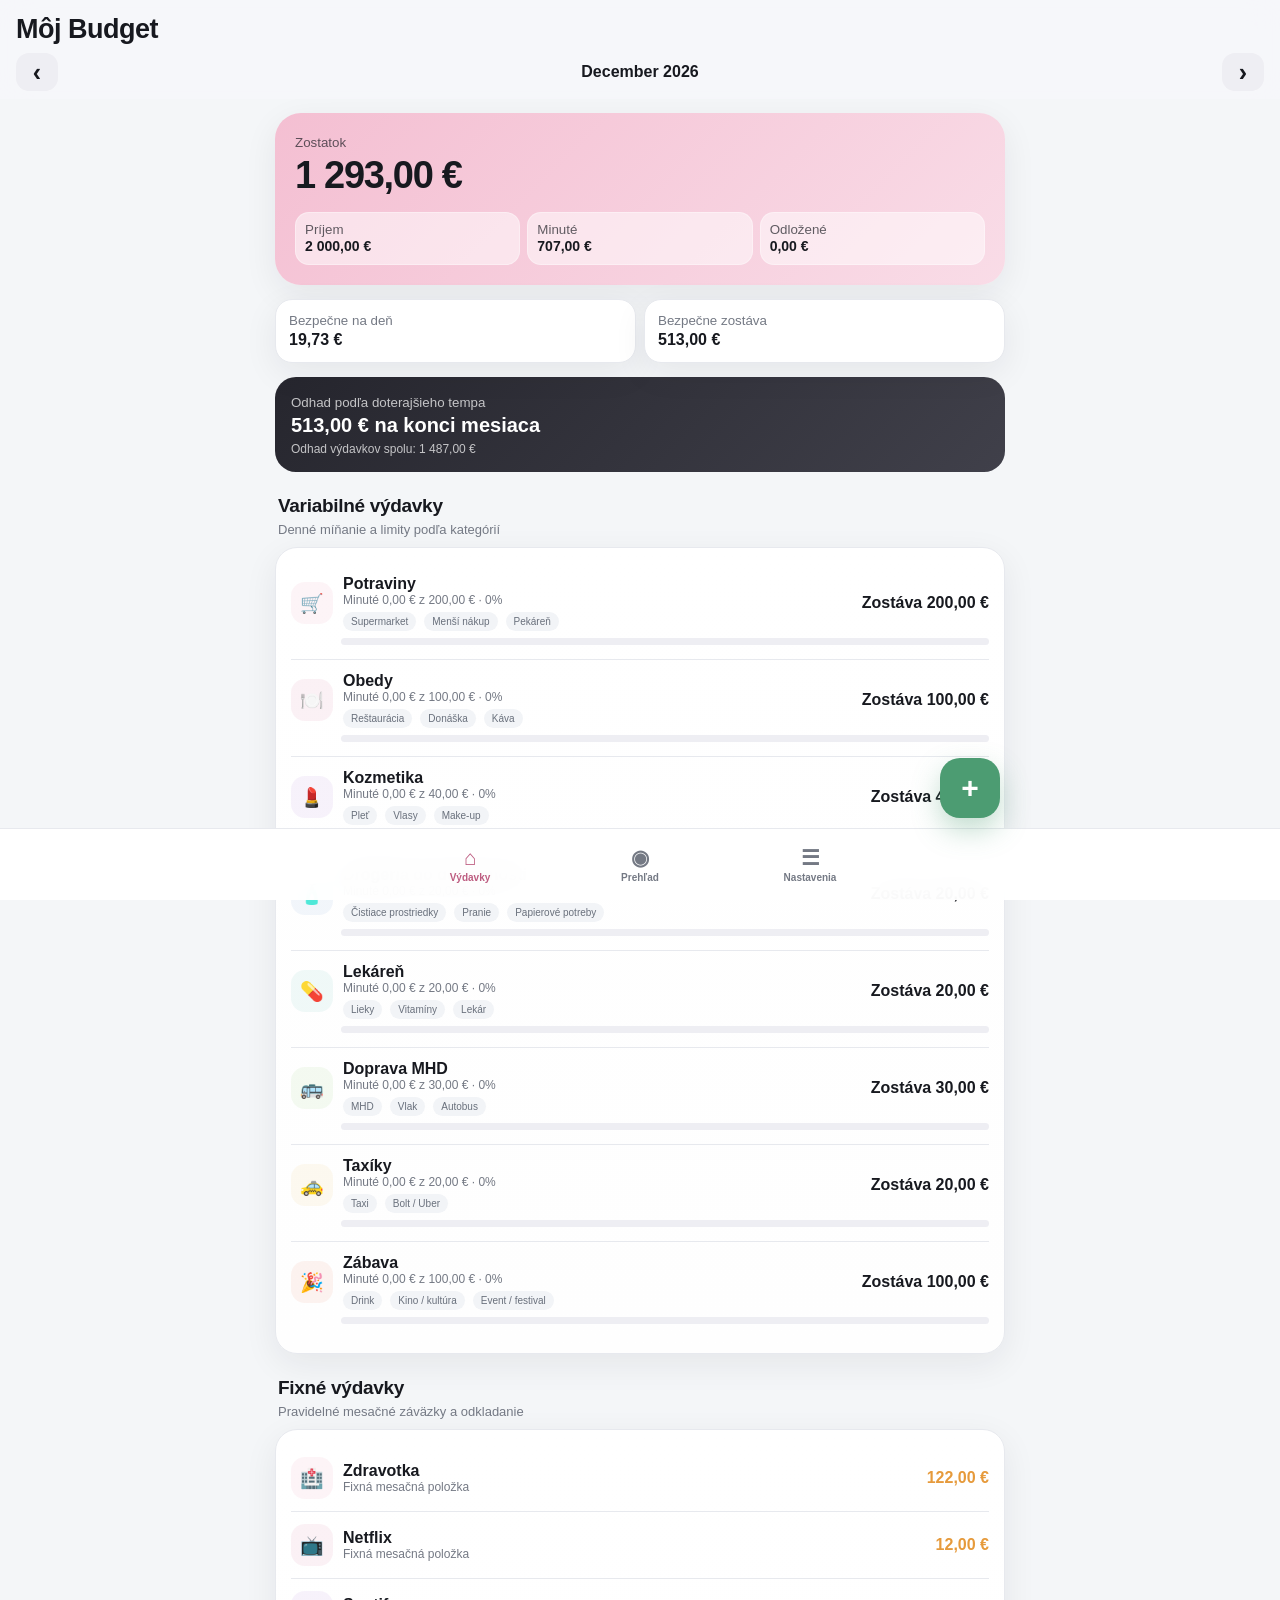
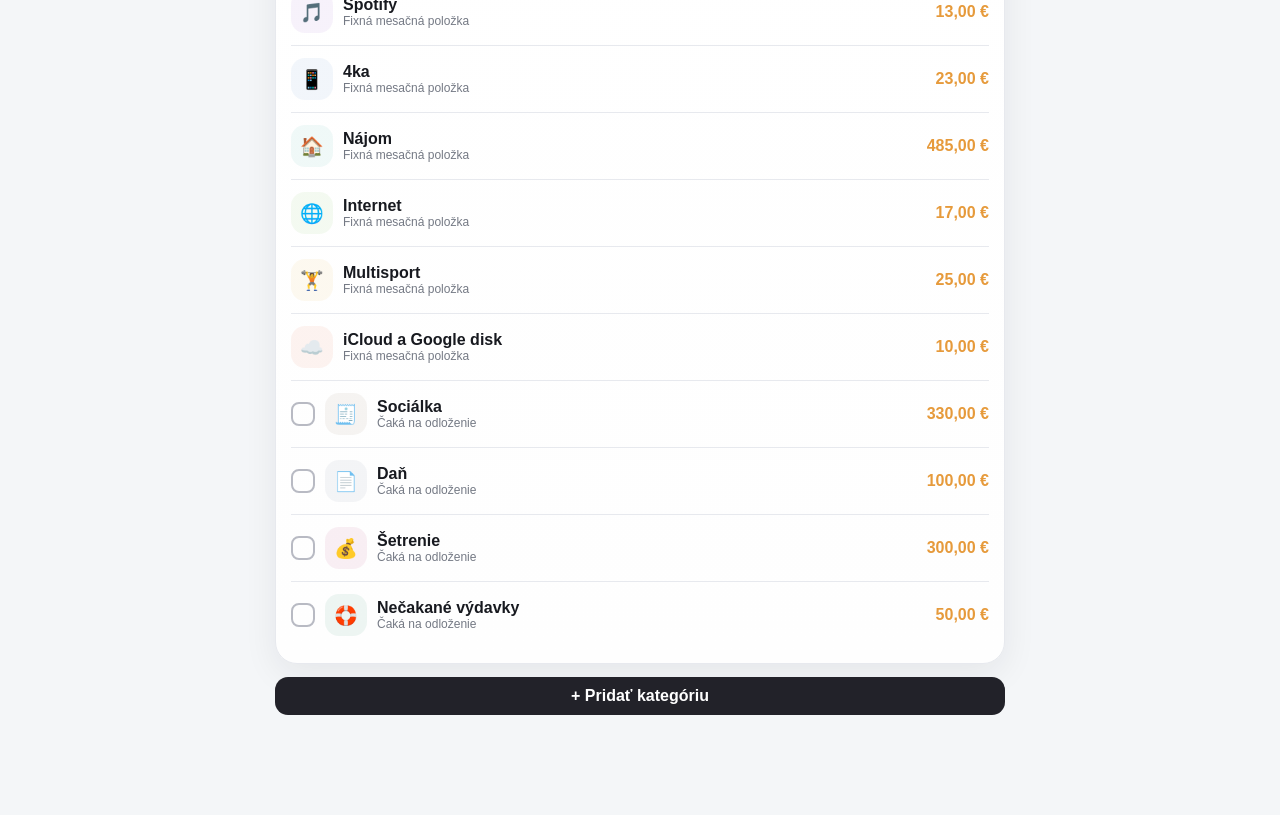
==== index.html @ 67c1aafe "Add files via upload" ====
<!doctype html>
<html lang="sk"><head><meta charset="utf-8"><meta name="viewport" content="width=device-width,initial-scale=1,viewport-fit=cover"><meta name="theme-color" content="#efb7cb"><meta name="apple-mobile-web-app-capable" content="yes"><meta name="apple-mobile-web-app-status-bar-style" content="default"><meta name="apple-mobile-web-app-title" content="Môj Budget"><link rel="manifest" href="./manifest.json?v=91"><title>Môj Budget v9.1</title>
<style>
:root{--pink:#efb7cb;--pink2:#fff0f6;--rose:#bd5c80;--bg:#f4f6f8;--card:#fff;--line:#e7e9ee;--text:#17191f;--muted:#747984;--red:#d94b59;--orange:#e69a3b;--green:#4c9c72;--dark:#222229;--shadow:0 10px 34px rgba(28,34,45,.07)}*{box-sizing:border-box}html{background:var(--bg)}body{margin:0;background:var(--bg);font-family:-apple-system,BlinkMacSystemFont,"Segoe UI",sans-serif;color:var(--text);padding:0 0 calc(92px + env(safe-area-inset-bottom));-webkit-tap-highlight-color:transparent}button,input,select{font:inherit}button{border:0;border-radius:13px;padding:10px 13px;font-weight:700;background:#eeeef3;color:var(--text);cursor:pointer}button:active{transform:scale(.98)}header{position:sticky;top:0;z-index:8;background:#f7f7fae8;backdrop-filter:blur(16px);padding:calc(14px + env(safe-area-inset-top)) 16px 8px}h1{margin:0;font-size:27px;letter-spacing:-.5px}.monthnav{display:flex;justify-content:space-between;align-items:center;margin-top:8px}.monthnav button{width:42px;height:38px;padding:0;font-size:25px}.monthname{font-weight:800}main{padding:8px 15px;max-width:760px;margin:auto}.hero{background:linear-gradient(135deg,#f4bfd2,#f9dce7);border-radius:26px;padding:20px;margin:6px 0 14px;box-shadow:var(--shadow);animation:rise .28s ease}.hero small{opacity:.68}.amount{font-size:38px;font-weight:850;letter-spacing:-1.3px;margin:3px 0 15px}.stats{display:grid;grid-template-columns:repeat(3,1fr);gap:7px}.stat{background:#ffffff82;border:1px solid #ffffff55;border-radius:14px;padding:9px}.stat small{display:block}.stat b{font-size:14px}.insightgrid{display:grid;grid-template-columns:1fr 1fr;gap:8px;margin-bottom:14px}.insight{background:#fff;border:1px solid var(--line);border-radius:17px;padding:13px;box-shadow:var(--shadow)}.insight small{display:block;color:var(--muted);margin-bottom:3px}.title{font-size:19px;font-weight:850;letter-spacing:-.3px;margin:23px 3px 9px}.subtitle{font-size:13px;color:var(--muted);margin:-4px 3px 10px}.card{background:linear-gradient(180deg,#fff,#fefefe);border:1px solid var(--line);border-radius:22px;padding:15px;margin-bottom:13px;box-shadow:var(--shadow)}.row{display:flex;justify-content:space-between;align-items:center;gap:10px}.catrow,.tx,.manage{padding:12px 0;border-bottom:1px solid var(--line)}.catrow:last-child,.tx:last-child,.manage:last-child{border-bottom:0}.cat{display:flex;align-items:center;gap:10px;min-width:0}.cat>div:last-child{min-width:0}.ico{width:42px;height:42px;border-radius:14px;display:grid;place-items:center;font-size:19px;flex:none;background:var(--pink2)}.small{font-size:12px}.tiny{font-size:10px}.muted{color:var(--muted)}.red{color:var(--red)!important}.orange{color:var(--orange)!important}.green{color:var(--green)!important}.bar{height:7px;background:#eeeef3;border-radius:9px;overflow:hidden;margin:7px 0 2px 50px}.fill{height:100%;border-radius:9px;transition:width .45s ease;background:var(--rose)}.fill.warn{background:var(--orange)}.fill.over{background:var(--red)}.primary{background:var(--dark);color:#fff}.danger{color:var(--red);background:#fff0f2}.wide{width:100%}.ghost{background:#fff;border:1px solid var(--line)}.fab{position:fixed;right:18px;bottom:calc(82px + env(safe-area-inset-bottom));width:60px;height:60px;border-radius:20px;background:var(--green);color:#fff;font-size:30px;z-index:10;box-shadow:0 12px 28px rgba(76,156,114,.34)}.checkbox{width:24px;height:24px;border:2px solid #b8bac3;border-radius:8px;display:grid;place-items:center;flex:none;transition:.18s}.checkbox.checked{background:#d48eaa;border-color:#d48eaa;color:#fff;transform:scale(1.05)}.savedrow{opacity:.66}nav{position:fixed;bottom:0;left:0;right:0;height:calc(72px + env(safe-area-inset-bottom));padding-bottom:env(safe-area-inset-bottom);background:#fffffff2;border-top:1px solid var(--line);display:flex;justify-content:space-around;z-index:9;backdrop-filter:blur(16px)}nav button{background:none;color:var(--muted);font-size:10px;border-radius:0;min-width:80px}nav button.active{color:var(--rose)}nav span{display:block;font-size:21px;margin-bottom:2px}.modal{display:none;position:fixed;inset:0;background:#0007;align-items:flex-end;z-index:20}.modal.open{display:flex}.sheet{width:100%;max-height:92vh;overflow:auto;background:#fff;border-radius:27px 27px 0 0;padding:20px 18px calc(30px + env(safe-area-inset-bottom));animation:sheet .22s ease}.input,select{width:100%;padding:13px;border:1px solid var(--line);border-radius:13px;font-size:16px;margin:5px 0 11px;background:#fafafd;color:var(--text)}label.field{display:block;font-size:12px;color:var(--muted);margin-top:7px}.filters{display:grid;grid-template-columns:1fr 1fr;gap:8px}.notice{background:var(--pink2);padding:12px;border-radius:14px;font-size:12px;color:#6e5260;margin-bottom:11px}.empty{text-align:center;padding:25px;color:var(--muted)}canvas{display:block;width:100%;height:auto}.legend{display:flex;flex-wrap:wrap;gap:6px;margin-top:10px}.pill{font-size:11px;padding:7px 9px;border-radius:999px}.subbadge{display:inline-flex;align-items:center;background:#f2f4f7;color:#69707c;border-radius:999px;padding:4px 8px;font-size:10px;margin:3px 4px 0 0}.catmeta{display:flex;gap:4px;align-items:center;flex-wrap:wrap;margin-top:2px}.sectioncap{font-size:11px;text-transform:uppercase;letter-spacing:.08em;color:#969ba5;font-weight:800;margin:14px 4px 6px}.tag{display:inline-flex;align-items:center;gap:4px;background:#f0edf8;color:#62587a;border-radius:999px;padding:4px 7px;font-size:10px;margin:2px 3px 0 0}.quick{display:flex;gap:7px;overflow:auto;padding-bottom:4px}.quick button{white-space:nowrap}.undo{display:none;position:fixed;left:16px;right:16px;bottom:calc(82px + env(safe-area-inset-bottom));background:#222229;color:#fff;padding:12px 14px;border-radius:15px;z-index:30;box-shadow:var(--shadow)}.undo.show{display:flex;justify-content:space-between;align-items:center}.undo button{padding:6px 8px}.lock{display:none;position:fixed;inset:0;background:var(--bg);z-index:50;align-items:center;justify-content:center;padding:24px}.lock.show{display:flex}.lockbox{width:100%;max-width:360px;background:#fff;border:1px solid var(--line);border-radius:25px;padding:22px;text-align:center;box-shadow:var(--shadow)}.pinDots{font-size:32px;letter-spacing:10px;margin:14px}.keypad{display:grid;grid-template-columns:repeat(3,1fr);gap:9px}.keypad button{font-size:20px;padding:15px}.confetti{position:fixed;inset:0;pointer-events:none;z-index:60;overflow:hidden}.confetti i{position:absolute;top:-20px;font-style:normal;animation:fall 1.8s ease-in forwards}.metricgrid{display:grid;grid-template-columns:1fr 1fr;gap:8px}.metric{background:#fff;border:1px solid var(--line);border-radius:17px;padding:13px}.metric span{display:block;color:var(--muted);font-size:11px;margin-bottom:4px}.metric b{font-size:17px}.rank{display:flex;align-items:center;gap:10px}.ranknum{width:28px;height:28px;border-radius:10px;background:var(--pink2);display:grid;place-items:center;font-size:12px;font-weight:800}.chartbox{height:190px}.calendar{display:grid;grid-template-columns:repeat(7,1fr);gap:5px}.dow{text-align:center;color:var(--muted);font-size:10px;padding:4px 0}.day{min-height:55px;background:#fafafd;border:1px solid var(--line);border-radius:11px;padding:6px;font-size:11px;text-align:left}.day.emptyday{visibility:hidden}.day.today{outline:2px solid #e4a4bd}.day .dsum{font-size:9px;color:var(--rose);font-weight:800;margin-top:5px;overflow:hidden;text-overflow:ellipsis}.day.has{background:#fff4f8}.tagcard{border:1px solid var(--line);border-radius:16px;padding:12px;margin:8px 0}.tagbar{display:flex;height:7px;border-radius:999px;overflow:hidden;background:#eee}.reorder{display:flex;gap:5px}.reorder button{padding:6px 9px}.colorgrid{display:grid;grid-template-columns:repeat(6,1fr);gap:7px;margin:7px 0 12px}.colorpick{height:34px;border-radius:10px;border:3px solid transparent}.colorpick.sel{border-color:#222}.switchrow{display:flex;justify-content:space-between;align-items:center;padding:9px 0}.forecast{background:linear-gradient(135deg,#26262e,#40404a);color:#fff;border-radius:21px;padding:16px;margin-bottom:12px}.forecast small{opacity:.72}.forecast strong{font-size:20px;display:block;margin-top:3px}.sectiontabs{display:flex;gap:7px;overflow:auto;margin-bottom:10px}.sectiontabs button.active{background:var(--dark);color:#fff}.toast{position:fixed;top:calc(14px + env(safe-area-inset-top));left:50%;transform:translateX(-50%) translateY(-80px);background:#222;color:#fff;padding:10px 14px;border-radius:13px;z-index:70;transition:.25s;white-space:nowrap;font-size:12px}.toast.show{transform:translateX(-50%) translateY(0)}
@keyframes fall{to{transform:translateY(110vh) rotate(720deg);opacity:.9}}@keyframes rise{from{opacity:.5;transform:translateY(5px)}}@keyframes sheet{from{transform:translateY(35px);opacity:.8}}@media(min-width:700px){.fab{right:calc(50% - 360px)}nav{justify-content:center;gap:90px}}
</style></head><body>
<header><h1>Môj Budget</h1><div class="monthnav"><button onclick="shiftMonth(-1)">‹</button><div id="monthName" class="monthname"></div><button onclick="shiftMonth(1)">›</button></div></header><main id="app"></main><button class="fab" onclick="openExpense()">+</button>
<nav><button class="active" onclick="tab='home';nav(this);render()"><span>⌂</span>Výdavky</button><button onclick="tab='overview';nav(this);render()"><span>◉</span>Prehľad</button><button onclick="tab='settings';nav(this);render()"><span>☰</span>Nastavenia</button></nav>
<div class="modal" id="modal" onclick="if(event.target===this)closeM()"><div class="sheet" id="sheet"></div></div><div class="undo" id="undo"><span>Výdavok vymazaný</span><button onclick="undoDelete()">Vrátiť späť</button></div><div class="lock" id="lock"><div class="lockbox"><h2>🔒 Môj Budget</h2><div class="muted small">Zadaj PIN</div><div class="pinDots" id="pinDots">○○○○</div><div class="keypad" id="keypad"></div><div id="pinMsg" class="small red"></div></div></div><div id="toast" class="toast"></div>
<script>
const COLORS=['#f3b8cc','#e7a4bd','#cba9e7','#a9c6e7','#9ed8cf','#b9dda8','#f0d99d','#f3b39f','#c7b7aa','#b9bdc9','#d998b7','#93c4b1'];
const D=[["health","🏥","Zdravotka",122,"fixed","spent"],["netflix","📺","Netflix",12,"fixed","spent"],["spotify","🎵","Spotify",13,"fixed","spent"],["4ka","📱","4ka",23,"fixed","spent"],["rent","🏠","Nájom",485,"fixed","spent"],["internet","🌐","Internet",17,"fixed","spent"],["multi","🏋️","Multisport",25,"fixed","spent"],["cloud","☁️","iCloud a Google disk",10,"fixed","spent"],["social","🧾","Sociálka",330,"fixed","saved"],["tax","📄","Daň",100,"fixed","saved"],["saving","💰","Šetrenie",300,"fixed","saved"],["unexpected","🛟","Nečakané výdavky",50,"fixed","saved"],["food","🛒","Potraviny",200,"variable","spent"],["lunch","🍽️","Obedy",100,"variable","spent"],["beauty","💄","Kozmetika",40,"variable","spent"],["drug","🧴","Drogéria do domácnosti",20,"variable","spent"],["pharm","💊","Lekáreň",20,"variable","spent"],["mhd","🚌","Doprava MHD",30,"variable","spent"],["taxi","🚕","Taxíky",20,"variable","spent"],["fun","🎉","Zábava",100,"variable","spent"]].map((x,i)=>({id:x[0],icon:x[1],name:x[2],limit:x[3],type:x[4],bucket:x[5],color:COLORS[i%COLORS.length]}));
const STORAGE='mb-v8';
let raw=localStorage.getItem(STORAGE)||localStorage.getItem('mb-v7')||localStorage.getItem('mb-v6');
let s;try{s=raw?JSON.parse(raw):null}catch(_){s=null}
if(!s)s={defaultIncome:2000,cats:D,months:{},quick:[],pin:'',lockAfter:0,tags:[],snapshots:[]};
if(!Array.isArray(s.cats)||!s.cats.length)s.cats=D;
const DEFAULT_SUBS={food:['Supermarket','Menší nákup','Pekáreň'],lunch:['Reštaurácia','Donáška','Káva'],beauty:['Pleť','Vlasy','Make-up'],drug:['Čistiace prostriedky','Pranie','Papierové potreby'],pharm:['Lieky','Vitamíny','Lekár'],mhd:['MHD','Vlak','Autobus'],taxi:['Taxi','Bolt / Uber'],fun:['Drink','Kino / kultúra','Event / festival']};s.cats.forEach((c,i)=>{if(!c.color)c.color=COLORS[i%COLORS.length];if(!c.bucket)c.bucket='spent';if(!Array.isArray(c.subcats))c.subcats=[];if(!c.subcats.length&&DEFAULT_SUBS[c.id])c.subcats=[...DEFAULT_SUBS[c.id]]});s.months=s.months||{};s.quick=s.quick||[];s.tags=s.tags||[];s.snapshots=s.snapshots||[];s.lockAfter=s.lockAfter??0;
Object.values(s.months).forEach(m=>{m.expenses=m.expenses||[];m.savedChecks=m.savedChecks||{};m.expenses.forEach(x=>{x.tags=x.tags||[];x.subcat=x.subcat||'';if(!x.ts)x.ts=new Date(x.date||Date.now()).getTime()})});
let cur=new Date(),tab='home',filter='all',sort='newest',search='',period='month',customFrom='',customTo='',tagFilter='all',hold,lastDeleted=null,pinBuffer='',hiddenAt=0,overviewSection='summary',snapshotTimer=null;
const $=id=>document.getElementById(id),euro=n=>new Intl.NumberFormat('sk-SK',{style:'currency',currency:'EUR'}).format(Number(n)||0),esc=x=>String(x??'').replace(/[&<>'"]/g,m=>({'&':'&amp;','<':'&lt;','>':'&gt;',"'":'&#39;','"':'&quot;'}[m])),K=(d=cur)=>d.getFullYear()+'-'+String(d.getMonth()+1).padStart(2,'0'),todayISO=()=>{let d=new Date();return d.getFullYear()+'-'+String(d.getMonth()+1).padStart(2,'0')+'-'+String(d.getDate()).padStart(2,'0')};
function M(key=K()){if(!s.months[key])s.months[key]={income:s.defaultIncome,expenses:[],savedChecks:{}};return s.months[key]}function C(id){return s.cats.find(c=>c.id===id)}function persist(){localStorage.setItem(STORAGE,JSON.stringify(s))}function save(withSnapshot=true){persist();if(withSnapshot)scheduleSnapshot()}function scheduleSnapshot(){clearTimeout(snapshotTimer);snapshotTimer=setTimeout(()=>makeSnapshot('auto'),900)}function cleanState(){let o=JSON.parse(JSON.stringify(s));o.snapshots=[];return o}function makeSnapshot(reason='auto'){let data=JSON.stringify(cleanState()),last=s.snapshots[s.snapshots.length-1];if(last&&last.data===data)return;s.snapshots.push({id:Date.now(),at:Date.now(),reason,data});s.snapshots=s.snapshots.slice(-5);persist()}
function fixedSpent(key=K()){return s.cats.filter(c=>c.type==='fixed'&&c.bucket==='spent').reduce((a,c)=>a+c.limit,0)}function saved(key=K()){let m=M(key);return s.cats.filter(c=>c.type==='fixed'&&c.bucket==='saved'&&m.savedChecks[c.id]).reduce((a,c)=>a+c.limit,0)}function pending(key=K()){let m=M(key);return s.cats.filter(c=>c.type==='fixed'&&c.bucket==='saved'&&!m.savedChecks[c.id]).reduce((a,c)=>a+c.limit,0)}function varSpent(key=K()){return M(key).expenses.reduce((a,x)=>a+x.amount,0)}function totalSpent(key=K()){return fixedSpent(key)+varSpent(key)}function remaining(key=K()){return M(key).income-totalSpent(key)-saved(key)}function safeAvailable(key=K()){return remaining(key)-pending(key)}function spent(id,key=K()){let c=C(id);if(!c)return 0;return c.type==='fixed'?c.limit:M(key).expenses.filter(x=>x.cat===id).reduce((a,x)=>a+x.amount,0)}
function nav(b){document.querySelectorAll('nav button').forEach(x=>x.classList.remove('active'));b.classList.add('active')}function shiftMonth(n){cur=new Date(cur.getFullYear(),cur.getMonth()+n,1);filter='all';tagFilter='all';search='';render()}function label(){return new Intl.DateTimeFormat('sk-SK',{month:'long',year:'numeric'}).format(cur).replace(/^./,x=>x.toUpperCase())}function daysInMonth(d=cur){return new Date(d.getFullYear(),d.getMonth()+1,0).getDate()}function dayProgress(){let n=new Date();if(n.getFullYear()!==cur.getFullYear()||n.getMonth()!==cur.getMonth())return daysInMonth();return Math.max(1,n.getDate())}function daysLeft(){let n=new Date();return n.getFullYear()===cur.getFullYear()&&n.getMonth()===cur.getMonth()?Math.max(1,daysInMonth()-n.getDate()+1):daysInMonth()}function projection(){let actual=varSpent(),elapsed=dayProgress(),dim=daysInMonth(),projectedVar=actual/Math.max(1,elapsed)*dim,forecastTotal=fixedSpent()+projectedVar+pending()+saved(),forecastRemain=M().income-forecastTotal;return {projectedVar,forecastTotal,forecastRemain}}function render(){let mn=$('monthName');if(mn)mn.textContent=label();let fn=({home,overview,settings}[tab]||home);fn();save(false)}
function ico(c){return `<div class="ico" style="background:${c.color}28">${c.icon}</div>`}function catRows(t){let cats=s.cats.filter(c=>c.type===t);if(t==='fixed')cats=cats.sort((a,b)=>(a.bucket==='saved')-(b.bucket==='saved'));return cats.map(c=>{let sp=spent(c.id),r=c.limit?sp/c.limit:0,sv=c.bucket==='saved',ch=M().savedChecks[c.id],over=r>1,bar=over?'over':r>=.75?'warn':'';let subs=(c.subcats||[]).slice(0,3).map(x=>`<span class="subbadge">${esc(x)}</span>`).join('');return `<div class="catrow ${sv&&ch?'savedrow':''}" onclick="detail('${c.id}')" ontouchstart="hold=setTimeout(()=>editCat('${c.id}'),650)" ontouchend="clearTimeout(hold)" oncontextmenu="event.preventDefault();editCat('${c.id}')"><div class="row"><div class="cat">${sv?`<div class="checkbox ${ch?'checked':''}" onclick="event.stopPropagation();toggleSaved('${c.id}')">${ch?'✓':''}</div>`:''}${ico(c)}<div><b>${esc(c.name)}</b><div class="small muted">${sv?(ch?'✓ Odložené':'Čaká na odloženie'):t==='fixed'?'Fixná mesačná položka':`Minuté ${euro(sp)} z ${euro(c.limit)} · ${c.limit?Math.round(r*100):0}%`}</div>${subs?`<div class="catmeta">${subs}${(c.subcats||[]).length>3?`<span class="tiny muted">+${c.subcats.length-3}</span>`:''}</div>`:''}</div></div><b class="${t==='fixed'?'orange':over?'red':r>=.75?'orange':''}">${t==='fixed'?euro(c.limit):(over?'− '+euro(sp-c.limit):'Zostáva '+euro(Math.max(0,c.limit-sp)))}</b></div>${t==='variable'?`<div class="bar"><div class="fill ${bar}" style="background:${bar?'':c.color};width:${Math.min(100,r*100||0)}%"></div></div>`:''}</div>`}).join('')||'<div class="empty">Žiadne kategórie.</div>'}
function toggleSaved(id){let before=Object.values(M().savedChecks).filter(Boolean).length;M().savedChecks[id]=!M().savedChecks[id];let saveds=s.cats.filter(c=>c.type==='fixed'&&c.bucket==='saved');let after=saveds.filter(c=>M().savedChecks[c.id]).length;save();render();if(after===saveds.length&&before<saveds.length)confetti()}
function confetti(){let d=document.createElement('div');d.className='confetti';for(let i=0;i<34;i++){let q=document.createElement('i');q.textContent=['✦','●','◆','♥'][i%4];q.style.left=Math.random()*100+'%';q.style.animationDelay=Math.random()*.45+'s';q.style.fontSize=8+Math.random()*13+'px';q.style.color=COLORS[i%COLORS.length];d.appendChild(q)}document.body.appendChild(d);toastMsg('🎉 Mesačný cieľ splnený!');setTimeout(()=>d.remove(),2500)}
function home(){let p=projection();$('app').innerHTML=`<div class="hero" ontouchstart="hold=setTimeout(editIncome,650)" ontouchend="clearTimeout(hold)" oncontextmenu="event.preventDefault();editIncome()"><small>Zostatok</small><div class="amount">${euro(remaining())}</div><div class="stats"><div class="stat"><small>Príjem</small><b>${euro(M().income)}</b></div><div class="stat"><small>Minuté</small><b>${euro(totalSpent())}</b></div><div class="stat"><small>Odložené</small><b>${euro(saved())}</b></div></div></div><div class="insightgrid"><div class="insight"><small>Bezpečne na deň</small><b>${euro(Math.max(0,safeAvailable()/daysLeft()))}</b></div><div class="insight"><small>Bezpečne zostáva</small><b>${euro(Math.max(0,safeAvailable()))}</b></div></div><div class="forecast"><small>Odhad podľa doterajšieho tempa</small><strong>${euro(p.forecastRemain)} na konci mesiaca</strong><div class="small" style="opacity:.72;margin-top:5px">Odhad výdavkov spolu: ${euro(p.forecastTotal)}</div></div><div class="title">Variabilné výdavky</div><div class="subtitle">Denné míňanie a limity podľa kategórií</div><div class="card">${catRows('variable')}</div><div class="title">Fixné výdavky</div><div class="subtitle">Pravidelné mesačné záväzky a odkladanie</div><div class="card">${catRows('fixed')}</div><button class="primary wide" onclick="newCat()">+ Pridať kategóriu</button>`}
function prevKey(){let d=new Date(cur.getFullYear(),cur.getMonth()-1,1);return K(d)}function avgDay(key=K()){let m=M(key),d=key===K(new Date())?new Date().getDate():new Date(+key.slice(0,4),+key.slice(5,7),0).getDate();return m.expenses.reduce((a,x)=>a+x.amount,0)/Math.max(1,d)}function expenseByDay(){let by={};M().expenses.forEach(x=>by[x.date]=(by[x.date]||0)+x.amount);return by}function topCats(){return s.cats.filter(c=>c.type==='variable').map(c=>({c,val:spent(c.id)})).filter(x=>x.val>0).sort((a,b)=>b.val-a.val).slice(0,3)}function biggestExpense(){return [...M().expenses].sort((a,b)=>b.amount-a.amount)[0]}function biggestDay(){let by=expenseByDay(),a=Object.entries(by).sort((a,b)=>b[1]-a[1])[0];return a?{date:a[0],amount:a[1]}:null}function comparison(){let a=varSpent(),b=varSpent(prevKey());return {a,b,diff:a-b,pct:b?((a-b)/b*100):0}}
function sectionTabs(){return `<div class="sectiontabs"><button class="${overviewSection==='summary'?'active':''}" onclick="overviewSection='summary';overview()">Súhrn</button><button class="${overviewSection==='calendar'?'active':''}" onclick="overviewSection='calendar';overview()">Kalendár</button><button class="${overviewSection==='tags'?'active':''}" onclick="overviewSection='tags';overview()">Tagy</button><button class="${overviewSection==='transactions'?'active':''}" onclick="overviewSection='transactions';overview()">Výdavky</button></div>`}
function overview(){$('app').innerHTML=`<div class="title">Prehľad</div>${sectionTabs()}<div id="overviewBody"></div>`;if(overviewSection==='summary')summaryView();if(overviewSection==='calendar')calendarView();if(overviewSection==='tags')tagsView();if(overviewSection==='transactions')transactionsView()}
function summaryView(){let tc=topCats(),be=biggestExpense(),bd=biggestDay(),cmp=comparison(),p=projection(),dir=cmp.diff>0?'viac':'menej',cls=cmp.diff>0?'red':'green';$('overviewBody').innerHTML=`<div class="card"><div style="height:245px"><canvas id="pie" width="320" height="245"></canvas></div><div id="legend" class="legend"></div><div class="row"><b>Variabilné spolu</b><b>${euro(varSpent())}</b></div></div><div class="metricgrid"><div class="metric"><span>Priemer / deň</span><b>${euro(avgDay())}</b><div class="tiny muted">minulý mesiac ${euro(avgDay(prevKey()))}</div></div><div class="metric"><span>Oproti minulému mesiacu</span><b class="${cls}">${cmp.b?`${Math.abs(cmp.pct).toFixed(0)} % ${dir}`:'—'}</b><div class="tiny muted">${cmp.b?`${cmp.diff>=0?'+':''}${euro(cmp.diff)}`:'bez porovnania'}</div></div><div class="metric"><span>Najdrahší deň</span><b>${bd?euro(bd.amount):'—'}</b><div class="tiny muted">${bd?new Date(bd.date+'T12:00').toLocaleDateString('sk-SK'):'bez dát'}</div></div><div class="metric"><span>Najväčší výdavok</span><b>${be?euro(be.amount):'—'}</b><div class="tiny muted">${be?esc(be.note||C(be.cat)?.name):'bez dát'}</div></div></div><div class="title">TOP 3 kategórie</div><div class="card">${tc.length?tc.map((x,i)=>`<div class="row tx"><div class="rank"><div class="ranknum">${i+1}</div>${ico(x.c)}<b>${esc(x.c.name)}</b></div><b>${euro(x.val)}</b></div>`).join(''):'<div class="empty">Zatiaľ bez výdavkov.</div>'}</div><div class="title">Vývoj po mesiacoch</div><div class="card"><div class="chartbox"><canvas id="monthsChart" width="650" height="190"></canvas></div></div><div class="forecast"><small>Predikcia konca mesiaca</small><strong>${euro(p.forecastRemain)} zostatok</strong><div class="small" style="opacity:.72;margin-top:5px">Ak budeš pokračovať rovnakým tempom, variabilné výdavky budú približne ${euro(p.projectedVar)}.</div></div>`;drawPie();drawMonths()}
function drawPie(){let cv=$('pie');if(!cv)return;let ctx=cv.getContext('2d'),v=s.cats.filter(c=>c.type==='variable'),vals=v.map(c=>spent(c.id)),tot=vals.reduce((a,b)=>a+b,0),cx=160,cy=112,r=92,inner=54;ctx.clearRect(0,0,320,245);if(!tot){ctx.fillStyle='#777';ctx.textAlign='center';ctx.font='14px -apple-system';ctx.fillText('Zatiaľ bez výdavkov',160,115);return}let st=-Math.PI/2;vals.forEach((x,i)=>{if(!x)return;let en=st+x/tot*Math.PI*2;ctx.beginPath();ctx.arc(cx,cy,r,st,en);ctx.arc(cx,cy,inner,en,st,true);ctx.closePath();ctx.fillStyle=v[i].color;ctx.fill();st=en});ctx.fillStyle='#17171d';ctx.textAlign='center';ctx.font='700 20px -apple-system';ctx.fillText(euro(tot),cx,cy+3);ctx.fillStyle='#777';ctx.font='11px -apple-system';ctx.fillText('variabilné',cx,cy+20);$('legend').innerHTML=v.filter(c=>spent(c.id)>0).map(c=>`<button class="pill" style="background:${c.color}30" onclick="filter='${c.id}';overviewSection='transactions';overview()">${c.icon} ${esc(c.name)}</button>`).join('')}
function recentMonthKeys(){let a=[];for(let i=5;i>=0;i--){let d=new Date(cur.getFullYear(),cur.getMonth()-i,1);a.push(K(d))}return a}function drawMonths(){let cv=$('monthsChart');if(!cv)return;let ctx=cv.getContext('2d'),keys=recentMonthKeys(),vals=keys.map(k=>s.months[k]?varSpent(k):0),mx=Math.max(1,...vals),w=650,h=190,pad=30,bw=(w-pad*2)/keys.length*.58,gap=(w-pad*2)/keys.length;ctx.clearRect(0,0,w,h);ctx.strokeStyle='#ececf1';ctx.beginPath();ctx.moveTo(pad,155);ctx.lineTo(w-pad,155);ctx.stroke();vals.forEach((v,i)=>{let bh=v/mx*115,x=pad+i*gap+(gap-bw)/2,y=155-bh;ctx.fillStyle='#e5a0ba';ctx.beginPath();ctx.roundRect(x,y,bw,bh,7);ctx.fill();ctx.fillStyle='#777';ctx.textAlign='center';ctx.font='11px -apple-system';ctx.fillText(keys[i].slice(5),x+bw/2,174);if(v){ctx.fillStyle='#333';ctx.font='10px -apple-system';ctx.fillText(Math.round(v)+'€',x+bw/2,y-5)}})}
function calendarView(){let first=new Date(cur.getFullYear(),cur.getMonth(),1),offset=(first.getDay()+6)%7,dim=daysInMonth(),by=expenseByDay(),cells='';for(let i=0;i<offset;i++)cells+='<div class="day emptyday"></div>';for(let d=1;d<=dim;d++){let ds=K()+'-'+String(d).padStart(2,'0'),sum=by[ds]||0,isToday=ds===todayISO();cells+=`<button class="day ${sum?'has':''} ${isToday?'today':''}" onclick="dayDetail('${ds}')"><b>${d}</b>${sum?`<div class="dsum">${euro(sum)}</div>`:''}</button>`}$('overviewBody').innerHTML=`<div class="card"><div class="calendar">${['Po','Ut','St','Št','Pi','So','Ne'].map(x=>`<div class="dow">${x}</div>`).join('')}${cells}</div></div><div class="notice">Klikni na deň a zobrazia sa všetky jeho výdavky.</div>`}
function dayDetail(ds){let a=M().expenses.filter(x=>x.date===ds).sort((a,b)=>b.ts-a.ts);modalOpen(`<div class="row"><h2>${new Date(ds+'T12:00').toLocaleDateString('sk-SK',{day:'numeric',month:'long'})}</h2><button onclick="closeM()">✕</button></div>${a.length?a.map(txHTML).join(''):'<div class="empty">V tento deň nemáš výdavky.</div>'}`)}
function allKnownTags(){let set=new Set(s.tags||[]);Object.values(s.months).forEach(m=>(m.expenses||[]).forEach(x=>(x.tags||[]).forEach(t=>set.add(t))));return [...set].filter(Boolean).sort((a,b)=>a.localeCompare(b,'sk'))}function tagStats(){let map={};M().expenses.forEach(x=>(x.tags||[]).forEach(t=>{map[t]=map[t]||{total:0,cats:{}};map[t].total+=x.amount;map[t].cats[x.cat]=(map[t].cats[x.cat]||0)+x.amount}));return map}function tagsView(){let st=tagStats(),tags=Object.keys(st).sort((a,b)=>st[b].total-st[a].total);$('overviewBody').innerHTML=tags.length?tags.map(t=>{let top=Object.entries(st[t].cats).sort((a,b)=>b[1]-a[1]).slice(0,4);return `<div class="tagcard" onclick="tagFilter='${esc(t)}';overviewSection='transactions';overview()"><div class="row"><div><b>🏷️ ${esc(t)}</b><div class="small muted">${top.map(([id,v])=>`${C(id)?.icon||'•'} ${esc(C(id)?.name||'Bez kategórie')} ${euro(v)}`).join(' · ')}</div></div><b>${euro(st[t].total)}</b></div></div>`}).join(''):'<div class="card empty">Zatiaľ nemáš žiadne tagy. Tag môžeš pridať pri výdavku, napr. „Rím 2026“.</div>'}
function periodExpenses(){let all=[];Object.entries(s.months).forEach(([k,m])=>(m.expenses||[]).forEach(x=>all.push({...x,_month:k})));let start,end,nowKey=K();if(period==='month'){start=K()+'-01';end=K()+'-'+String(daysInMonth()).padStart(2,'0')}else if(period==='prev'){let pk=prevKey();let y=+pk.slice(0,4),mo=+pk.slice(5)-1;start=pk+'-01';end=pk+'-'+String(new Date(y,mo+1,0).getDate()).padStart(2,'0')}else if(period==='year'){start=cur.getFullYear()+'-01-01';end=cur.getFullYear()+'-12-31'}else if(period==='custom'){start=customFrom||'0000-01-01';end=customTo||'9999-12-31'}return all.filter(x=>x.date>=start&&x.date<=end)}
function filtered(){let a=periodExpenses();if(filter!=='all')a=a.filter(x=>x.cat===filter);if(tagFilter!=='all')a=a.filter(x=>(x.tags||[]).includes(tagFilter));if(search.trim()){let q=search.toLowerCase();a=a.filter(x=>(x.note||'').toLowerCase().includes(q)||(C(x.cat)?.name||'').toLowerCase().includes(q)||(x.subcat||'').toLowerCase().includes(q)||(x.tags||[]).some(t=>t.toLowerCase().includes(q)))}a.sort(sort==='high'?(a,b)=>b.amount-a.amount:sort==='low'?(a,b)=>a.amount-b.amount:(a,b)=>b.ts-a.ts);return a}function txHTML(x){let c=C(x.cat)||{icon:'•',name:'Bez kategórie',color:'#ddd'};return `<div class="row tx" onclick="editExpense('${x.id}','${x._month||x.date.slice(0,7)}')"><div class="cat">${ico(c)}<div><b>${esc(c.name)}</b><div class="small muted">${esc(x.note||'Bez poznámky')} · ${new Date(x.date+'T12:00').toLocaleDateString('sk-SK')}</div>${x.subcat?`<span class="subbadge">${esc(x.subcat)}</span>`:''}${(x.tags||[]).map(t=>`<span class="tag">#${esc(t)}</span>`).join('')}</div></div><b class="red">−${euro(x.amount)}</b></div>`}
function transactionsView(){let v=s.cats.filter(c=>c.type==='variable'),tags=allKnownTags(),a=filtered();$('overviewBody').innerHTML=`<input class="input" placeholder="Hľadať poznámku, kategóriu alebo tag..." value="${esc(search)}" oninput="search=this.value;transactionsView()"><div class="filters"><select onchange="filter=this.value;transactionsView()"><option value="all">Všetky kategórie</option>${v.map(c=>`<option value="${c.id}" ${filter===c.id?'selected':''}>${c.icon} ${esc(c.name)}</option>`).join('')}</select><select onchange="tagFilter=this.value;transactionsView()"><option value="all">Všetky tagy</option>${tags.map(t=>`<option ${tagFilter===t?'selected':''}>${esc(t)}</option>`).join('')}</select></div><div class="filters"><select onchange="period=this.value;transactionsView()"><option value="month" ${period==='month'?'selected':''}>Tento mesiac</option><option value="prev" ${period==='prev'?'selected':''}>Minulý mesiac</option><option value="year" ${period==='year'?'selected':''}>Tento rok</option><option value="custom" ${period==='custom'?'selected':''}>Vlastné obdobie</option></select><select onchange="sort=this.value;transactionsView()"><option value="newest">Najnovšie</option><option value="high" ${sort==='high'?'selected':''}>Najvyššia suma</option><option value="low" ${sort==='low'?'selected':''}>Najnižšia suma</option></select></div>${period==='custom'?`<div class="filters"><input class="input" type="date" value="${customFrom}" onchange="customFrom=this.value;transactionsView()"><input class="input" type="date" value="${customTo}" onchange="customTo=this.value;transactionsView()"></div>`:''}<div class="card"><div class="row"><span class="small muted">${a.length} výdavkov</span><b>${euro(a.reduce((q,x)=>q+x.amount,0))}</b></div>${a.length?a.map(txHTML).join(''):'<div class="empty">Žiadne výdavky pre tento filter.</div>'}</div>`}
function settings(){let snaps=[...s.snapshots].reverse();$('app').innerHTML=`<div class="title">Nastavenia</div><div class="card"><b>Predvolený mesačný príjem</b><input class="input" type="number" value="${s.defaultIncome}" onchange="s.defaultIncome=+this.value||2000;save()"><div class="small muted">Nové mesiace začínajú touto sumou.</div></div><div class="card"><b>PIN zámok</b><p class="small muted">${s.pin?'PIN je zapnutý.':'PIN nie je nastavený.'}</p><button onclick="setPin()">${s.pin?'Zmeniť PIN':'Nastaviť PIN'}</button> ${s.pin?'<button onclick="removePin()">Vypnúť PIN</button>':''}${s.pin?`<label class="field">Automatické zamknutie</label><select onchange="s.lockAfter=this.value==='never'?'never':+this.value;save(false)"><option value="0" ${s.lockAfter===0?'selected':''}>Ihneď po opustení appky</option><option value="60" ${s.lockAfter===60?'selected':''}>Po 1 minúte</option><option value="300" ${s.lockAfter===300?'selected':''}>Po 5 minútach</option><option value="never" ${s.lockAfter==='never'?'selected':''}>Nikdy automaticky</option></select>`:''}</div><div class="card"><b>Dáta a zálohy</b><p class="small muted">Appka automaticky uchováva posledných 5 stavov. Záloha je len v tomto zariadení, preto odporúčam občas exportovať JSON.</p><div class="filters"><button onclick="backup()">Export JSON</button><button onclick="exportCSV()">Export CSV</button></div><input id="importFile" type="file" accept="application/json" style="display:none" onchange="restore(event)"><button class="wide ghost" onclick="$('importFile').click()">Importovať JSON zálohu</button>${snaps.length?`<div class="title" style="font-size:15px">Automatické zálohy</div>${snaps.map(q=>`<div class="row tx"><div><b>${new Date(q.at).toLocaleString('sk-SK')}</b><div class="small muted">${q.reason==='auto'?'Automatická záloha':'Ručná záloha'}</div></div><button onclick="restoreSnapshot(${q.id})">Obnoviť</button></div>`).join('')}`:'<div class="small muted" style="margin-top:10px">Automatická záloha sa vytvorí po prvej zmene.</div>'}</div><div class="card"><b>Správa kategórií</b><p class="small muted">Kategórie si môžeš prispôsobiť ako v plnohodnotnej budget appke — názov, ikona, farba, limit, podkategórie aj poradie.</p><div class="title" style="font-size:15px">Variabilné</div>${manageCats('variable')}<div class="title" style="font-size:15px">Fixné</div>${manageCats('fixed')}<button class="primary wide" onclick="newCat()">+ Pridať kategóriu</button></div>`}
function manageCats(type){let a=s.cats.filter(c=>c.type===type);return a.map((c,i)=>`<div class="row manage"><div class="cat" onclick="editCat('${c.id}')">${ico(c)}<div><b>${esc(c.name)}</b><div class="small muted">${euro(c.limit)}</div></div></div><div class="reorder"><button onclick="moveCat('${c.id}',-1)" ${i===0?'disabled':''}>↑</button><button onclick="moveCat('${c.id}',1)" ${i===a.length-1?'disabled':''}>↓</button></div></div>`).join('')}
function subcatOptions(catId,selected=''){let c=C(catId),a=c?.subcats||[];return '<option value="">Bez podkategórie</option>'+a.map(x=>`<option value="${esc(x)}" ${x===selected?'selected':''}>${esc(x)}</option>`).join('')}function refreshSubcat(selectId='ec',subId='es'){let el=$(selectId),sub=$(subId);if(sub&&el)sub.innerHTML=subcatOptions(el.value)}function modalOpen(x){$('sheet').innerHTML=x;$('modal').classList.add('open')}function closeM(){$('modal').classList.remove('open')}function quickBtns(){return (s.quick||[]).slice(0,6).map(q=>`<button onclick="closeM();openExpense('${q.cat}','${esc(q.note).replace(/'/g,"\\'")}')">${esc(q.note)}</button>`).join('')}function tagOptions(selected=[]){let tags=allKnownTags();return tags.map(t=>`<label style="display:inline-flex;align-items:center;gap:5px;margin:5px 10px 5px 0"><input type="checkbox" name="tagcheck" value="${esc(t)}" ${selected.includes(t)?'checked':''}> <span class="tag">#${esc(t)}</span></label>`).join('')}
function openExpense(pc='',pn=''){let v=s.cats.filter(c=>c.type==='variable'),d=K()+'-'+String(Math.min(new Date().getDate(),daysInMonth())).padStart(2,'0');modalOpen(`<div class="row"><h2>Nový výdavok</h2><button onclick="closeM()">✕</button></div>${quickBtns()?`<div class="quick">${quickBtns()}</div>`:''}<label class="field">Suma</label><input id="ea" class="input" type="number" inputmode="decimal" step=".01" placeholder="0,00 €"><label class="field">Kategória</label><select id="ec" onchange="refreshSubcat()">${v.map(c=>`<option value="${c.id}" ${c.id===pc?'selected':''}>${c.icon} ${esc(c.name)}</option>`).join('')}</select><label class="field">Podkategória</label><select id="es">${subcatOptions(pc||v[0]?.id)}</select><label class="field">Dátum</label><input id="ed" class="input" type="date" value="${d}"><label class="field">Poznámka</label><input id="en" class="input" value="${esc(pn)}" placeholder="napr. Lidl, káva, taxík"><label class="field">Tagy</label><div>${tagOptions()}</div><input id="newtag" class="input" placeholder="Nový tag, napr. Rím 2026"><button class="primary wide" onclick="saveExpense()">Uložiť výdavok</button>`)}function selectedTags(){let a=[...document.querySelectorAll('input[name=tagcheck]:checked')].map(x=>x.value),n=$('newtag')?.value.trim();if(n){a.push(n);if(!s.tags.includes(n))s.tags.push(n)}return [...new Set(a)]}function remember(n,c){if(!n)return;let q=s.quick.find(x=>x.note.toLowerCase()===n.toLowerCase());if(q){q.cat=c;q.count=(q.count||1)+1}else s.quick.push({note:n,cat:c,count:1});s.quick.sort((a,b)=>(b.count||0)-(a.count||0));s.quick=s.quick.slice(0,10)}function saveExpense(){let a=+$('ea').value;if(!a||a<=0)return alert('Zadaj platnú sumu.');let n=$('en').value.trim(),date=$('ed').value,key=date.slice(0,7);M(key).expenses.push({id:'e'+Date.now(),amount:a,cat:$('ec').value,subcat:$('es')?.value||'',date,note:n,tags:selectedTags(),ts:new Date(date+'T12:00').getTime()+Date.now()%1000});remember(n,$('ec').value);save();closeM();if(key!==K()){cur=new Date(+key.slice(0,4),+key.slice(5)-1,1)}render();toastMsg('Výdavok uložený')}
function detail(id){let c=C(id),it=M().expenses.filter(x=>x.cat===id).sort((a,b)=>b.ts-a.ts),bySub={};it.forEach(x=>{let n=x.subcat||'Bez podkategórie';bySub[n]=(bySub[n]||0)+x.amount});let subHtml=Object.entries(bySub).sort((a,b)=>b[1]-a[1]).map(([n,v])=>`<div class="row tx"><span>${esc(n)}</span><b>${euro(v)}</b></div>`).join('');modalOpen(`<div class="row"><h2>${c.icon} ${esc(c.name)}</h2><button onclick="closeM()">✕</button></div><div class="card"><div class="row"><span>Limit / suma</span><b>${euro(c.limit)}</b></div><div class="row"><span>${c.bucket==='saved'?'Odložené':c.type==='fixed'?'Fixná suma':'Minuté'}</span><b>${c.bucket==='saved'?(M().savedChecks[id]?euro(c.limit):euro(0)):c.type==='fixed'?euro(c.limit):euro(spent(id))}</b></div></div>${c.type==='fixed'?`<div class="notice">${c.bucket==='saved'?(M().savedChecks[id]?'Položka je odložená.':'Položka ešte čaká na odloženie.'):'Fixná suma sa automaticky započítava každý mesiac.'}</div>`:`${subHtml?`<div class="sectioncap">Podkategórie</div><div class="card">${subHtml}</div>`:''}${it.length?it.map(x=>txHTML({...x,_month:K()})).join(''):'<div class="empty">Žiadne záznamy.</div>'}`}`)}
function findExpense(id,keyHint){let key=keyHint;if(key&&s.months[key]){let x=s.months[key].expenses.find(y=>y.id===id);if(x)return {x,key}}for(let [k,m] of Object.entries(s.months)){let x=(m.expenses||[]).find(y=>y.id===id);if(x)return {x,key:k}}return null}
function editExpense(id,keyHint=K()){let f=findExpense(id,keyHint);if(!f)return;let {x,key}=f;let vars=s.cats.filter(c=>c.type==='variable');modalOpen(`<div class="row"><h2>Upraviť výdavok</h2><button onclick="closeM()">✕</button></div><label class="field">Suma</label><input id="xa" class="input" type="number" inputmode="decimal" step=".01" value="${x.amount}"><label class="field">Kategória</label><select id="xc" onchange="refreshSubcat('xc','xs')">${vars.map(c=>`<option value="${c.id}" ${c.id===x.cat?'selected':''}>${c.icon} ${esc(c.name)}</option>`).join('')}</select><label class="field">Podkategória</label><select id="xs">${subcatOptions(x.cat,x.subcat||'')}</select><label class="field">Dátum</label><input id="xd" class="input" type="date" value="${x.date}"><label class="field">Poznámka</label><input id="xn" class="input" value="${esc(x.note||'')}"><label class="field">Tagy</label><div>${tagOptions(x.tags||[])}</div><input id="newtag" class="input" placeholder="Pridať nový tag"><div class="filters"><button class="primary" onclick="updateExpense('${id}','${key}')">Uložiť</button><button class="danger" onclick="deleteExpense('${id}','${key}')">Vymazať</button></div>`)}
function updateExpense(id,oldKey){let f=findExpense(id,oldKey);if(!f)return;let x=f.x,a=+$('xa').value;if(!a||a<=0)return alert('Zadaj platnú sumu.');let newDate=$('xd').value,newKey=newDate.slice(0,7);Object.assign(x,{amount:a,cat:$('xc').value,subcat:$('xs')?.value||'',date:newDate,note:$('xn').value.trim(),tags:selectedTags(),ts:new Date(newDate+'T12:00').getTime()+Date.now()%1000});if(newKey!==oldKey){M(oldKey).expenses=M(oldKey).expenses.filter(y=>y.id!==id);M(newKey).expenses.push(x)}remember(x.note,x.cat);save();closeM();render();toastMsg('Výdavok upravený')}
function deleteExpense(id,key){let f=findExpense(id,key);if(!f)return;let arr=M(f.key).expenses,i=arr.findIndex(x=>x.id===id);if(i<0)return;if(confirm('Naozaj vymazať tento výdavok?')){lastDeleted={month:f.key,item:arr[i],index:i};arr.splice(i,1);save();closeM();render();$('undo').classList.add('show');setTimeout(()=>$('undo').classList.remove('show'),5000)}}
function undoDelete(){if(!lastDeleted)return;M(lastDeleted.month).expenses.splice(lastDeleted.index,0,lastDeleted.item);lastDeleted=null;save();$('undo').classList.remove('show');render();toastMsg('Výdavok obnovený')}
function editIncome(){modalOpen(`<div class="row"><h2>Upraviť príjem</h2><button onclick="closeM()">✕</button></div><div class="notice">Zmena platí len pre ${label()}.</div><input id="inc" class="input" type="number" value="${M().income}"><button class="primary wide" onclick="M().income=+$('inc').value||0;save();closeM();render()">Uložiť</button>`)}function colorPicks(sel){return `<div class="colorgrid">${COLORS.map(c=>`<button class="colorpick ${c===sel?'sel':''}" style="background:${c}" onclick="document.querySelectorAll('.colorpick').forEach(x=>x.classList.remove('sel'));this.classList.add('sel');this.dataset.pick='1'" data-color="${c}"></button>`).join('')}</div>`}function chosenColor(def){return document.querySelector('.colorpick.sel')?.dataset.color||def}
function editCat(id){let c=C(id);modalOpen(`<div class="row"><h2>Upraviť kategóriu</h2><button onclick="closeM()">✕</button></div><label class="field">Názov</label><input id="cn" class="input" value="${esc(c.name)}"><label class="field">Ikona / emoji</label><input id="ci" class="input" value="${esc(c.icon)}"><label class="field">Farba</label>${colorPicks(c.color)}<label class="field">Podkategórie</label><input id="cs" class="input" value="${esc((c.subcats||[]).join(', '))}" placeholder="napr. Potraviny, Reštaurácie, Káva"><div class="tiny muted">Oddeľ čiarkou. Pri výdavku si potom vyberieš konkrétnu podkategóriu.</div><label class="field">Mesačný limit / suma</label><input id="cl" class="input" type="number" value="${c.limit}"><label class="field">Typ</label><select id="ct"><option value="fixed" ${c.type==='fixed'?'selected':''}>Fixná</option><option value="variable" ${c.type==='variable'?'selected':''}>Variabilná</option></select><label class="field">Ako sa započítava</label><select id="cb"><option value="spent" ${c.bucket==='spent'?'selected':''}>Minuté / uhradené</option><option value="saved" ${c.bucket==='saved'?'selected':''}>Odkladané s checkboxom</option></select><div class="filters"><button class="primary" onclick="saveCat('${id}')">Uložiť</button><button class="danger" onclick="removeCat('${id}')">Vymazať</button></div>`)}function saveCat(id){let c=C(id);c.name=$('cn').value.trim()||c.name;c.icon=$('ci').value.trim()||'•';c.color=chosenColor(c.color);c.subcats=$('cs').value.split(',').map(x=>x.trim()).filter(Boolean);c.limit=+$('cl').value||0;c.type=$('ct').value;c.bucket=$('cb').value;if(c.type==='variable')c.bucket='spent';save();closeM();render()}function newCat(){modalOpen(`<div class="row"><h2>Nová kategória</h2><button onclick="closeM()">✕</button></div><label class="field">Názov</label><input id="nn" class="input" placeholder="Napr. Oblečenie"><label class="field">Ikona / emoji</label><input id="ni" class="input" placeholder="👗"><label class="field">Farba</label>${colorPicks(COLORS[0])}<label class="field">Podkategórie</label><input id="ns" class="input" placeholder="napr. Potraviny, Reštaurácie, Káva"><div class="tiny muted">Voliteľné, oddeľ čiarkou.</div><label class="field">Mesačný limit / suma</label><input id="nl" class="input" type="number" placeholder="0"><label class="field">Typ</label><select id="nt"><option value="variable">Variabilná</option><option value="fixed">Fixná</option></select><label class="field">Fixná položka</label><select id="nb"><option value="spent">Bežne uhradená</option><option value="saved">Odkladaná s checkboxom</option></select><button class="primary wide" onclick="addCat()">Pridať kategóriu</button>`)}function addCat(){if(!$('nn').value.trim())return alert('Zadaj názov.');let type=$('nt').value;s.cats.push({id:'c'+Date.now(),name:$('nn').value.trim(),icon:$('ni').value.trim()||'•',color:chosenColor(COLORS[0]),subcats:$('ns').value.split(',').map(x=>x.trim()).filter(Boolean),limit:+$('nl').value||0,type,bucket:type==='variable'?'spent':$('nb').value});save();closeM();render()}function removeCat(id){if(Object.values(s.months).some(m=>(m.expenses||[]).some(x=>x.cat===id)))return alert('Táto kategória má výdavky. Najprv ich presuň do inej kategórie.');if(confirm('Naozaj vymazať kategóriu?')){s.cats=s.cats.filter(c=>c.id!==id);save();closeM();render()}}function moveCat(id,dir){let idx=s.cats.findIndex(c=>c.id===id),c=s.cats[idx],same=s.cats.map((x,i)=>({x,i})).filter(o=>o.x.type===c.type),pos=same.findIndex(o=>o.x.id===id),target=same[pos+dir];if(!target)return;[s.cats[idx],s.cats[target.i]]=[s.cats[target.i],s.cats[idx]];save();settings()}
function backup(){makeSnapshot('manual');let b=new Blob([JSON.stringify(cleanState(),null,2)],{type:'application/json'}),a=document.createElement('a');a.href=URL.createObjectURL(b);a.download='moj-budget-zaloha-'+todayISO()+'.json';a.click();setTimeout(()=>URL.revokeObjectURL(a.href),500);toastMsg('Záloha exportovaná')}function restore(e){let f=e.target.files[0];if(!f)return;let r=new FileReader();r.onload=()=>{try{let o=JSON.parse(r.result);if(!o.cats||!o.months)throw 0;if(confirm('Import nahradí aktuálne dáta. Pokračovať?')){makeSnapshot('manual');s=o;s.snapshots=s.snapshots||[];s.tags=s.tags||[];s.lockAfter=s.lockAfter??0;s.cats.forEach((c,i)=>c.color=c.color||COLORS[i%COLORS.length]);save(false);render();alert('Záloha obnovená.')}}catch(_){alert('Neplatná záloha.')}};r.readAsText(f);e.target.value=''}function restoreSnapshot(id){let q=s.snapshots.find(x=>x.id===id);if(!q)return;if(confirm('Obnoviť tento stav? Aktuálny stav sa najprv uloží ako záloha.')){let keep=[...s.snapshots];try{let o=JSON.parse(q.data);makeSnapshot('manual');let newest=[...s.snapshots];s=o;s.snapshots=newest.slice(-5);save(false);render();toastMsg('Stav obnovený')}catch(_){s.snapshots=keep;alert('Zálohu sa nepodarilo obnoviť.')}}}
function csvCell(v){return '"'+String(v??'').replaceAll('"','""')+'"'}function exportCSV(){let rows=[['Dátum','Kategória','Poznámka','Tagy','Suma']];Object.entries(s.months).sort().forEach(([k,m])=>(m.expenses||[]).forEach(x=>rows.push([x.date,C(x.cat)?.name||'Bez kategórie',x.note||'',(x.tags||[]).join('; '),x.amount])));let csv='\ufeff'+rows.map(r=>r.map(csvCell).join(',')).join('\n'),a=document.createElement('a');a.href=URL.createObjectURL(new Blob([csv],{type:'text/csv;charset=utf-8'}));a.download='moj-budget-vydavky-'+todayISO()+'.csv';a.click();setTimeout(()=>URL.revokeObjectURL(a.href),500);toastMsg('CSV exportované')}
function setPin(){let p=prompt('Zadaj nový 4-miestny PIN:');if(p===null)return;if(!/^\d{4}$/.test(p))return alert('PIN musí mať presne 4 číslice.');let p2=prompt('Zopakuj nový PIN:');if(p2!==p)return alert('PINy sa nezhodujú. Skús to znova.');s.pin=p;s.lockAfter=s.lockAfter??0;pinBuffer='';save();alert('PIN bol uložený.')}function removePin(){let p=prompt('Pre vypnutie zadaj aktuálny PIN:');if(p!==s.pin)return alert('Nesprávny PIN.');s.pin='';pinBuffer='';save();$('lock').classList.remove('show');render()}function keypadBuild(){$('keypad').innerHTML=[1,2,3,4,5,6,7,8,9,'⌫',0,'✓'].map(k=>`<button onclick="pinKey('${k}')">${k}</button>`).join('')}function pinKey(k){if(k==='⌫')pinBuffer=pinBuffer.slice(0,-1);else if(k==='✓')checkPin();else if(pinBuffer.length<4){pinBuffer+=String(k);if(pinBuffer.length===4)setTimeout(checkPin,100)}$('pinDots').textContent='●'.repeat(pinBuffer.length)+'○'.repeat(4-pinBuffer.length)}function checkPin(){if(pinBuffer===String(s.pin)){$('lock').classList.remove('show');$('pinMsg').textContent='';pinBuffer='';sessionStorage.setItem('mb-unlocked','1')}else{$('pinMsg').textContent='Nesprávny PIN';pinBuffer='';$('pinDots').textContent='○○○○'}}function lockNow(){if(!s.pin)return;keypadBuild();pinBuffer='';$('pinDots').textContent='○○○○';$('pinMsg').textContent='';$('lock').classList.add('show');sessionStorage.removeItem('mb-unlocked')}function startLock(){if(s.pin&&sessionStorage.getItem('mb-unlocked')!=='1')lockNow()}document.addEventListener('visibilitychange',()=>{if(document.hidden){hiddenAt=Date.now()}else if(s.pin&&s.lockAfter!=='never'){let sec=(Date.now()-hiddenAt)/1000;if(s.lockAfter===0||sec>=Number(s.lockAfter))lockNow()}});
function toastMsg(t){$('toast').textContent=t;$('toast').classList.add('show');setTimeout(()=>$('toast').classList.remove('show'),1700)}
render();startLock();
</script><script>if('serviceWorker' in navigator){navigator.serviceWorker.register('./sw.js?v=91').catch(()=>{});}</script></body></html>
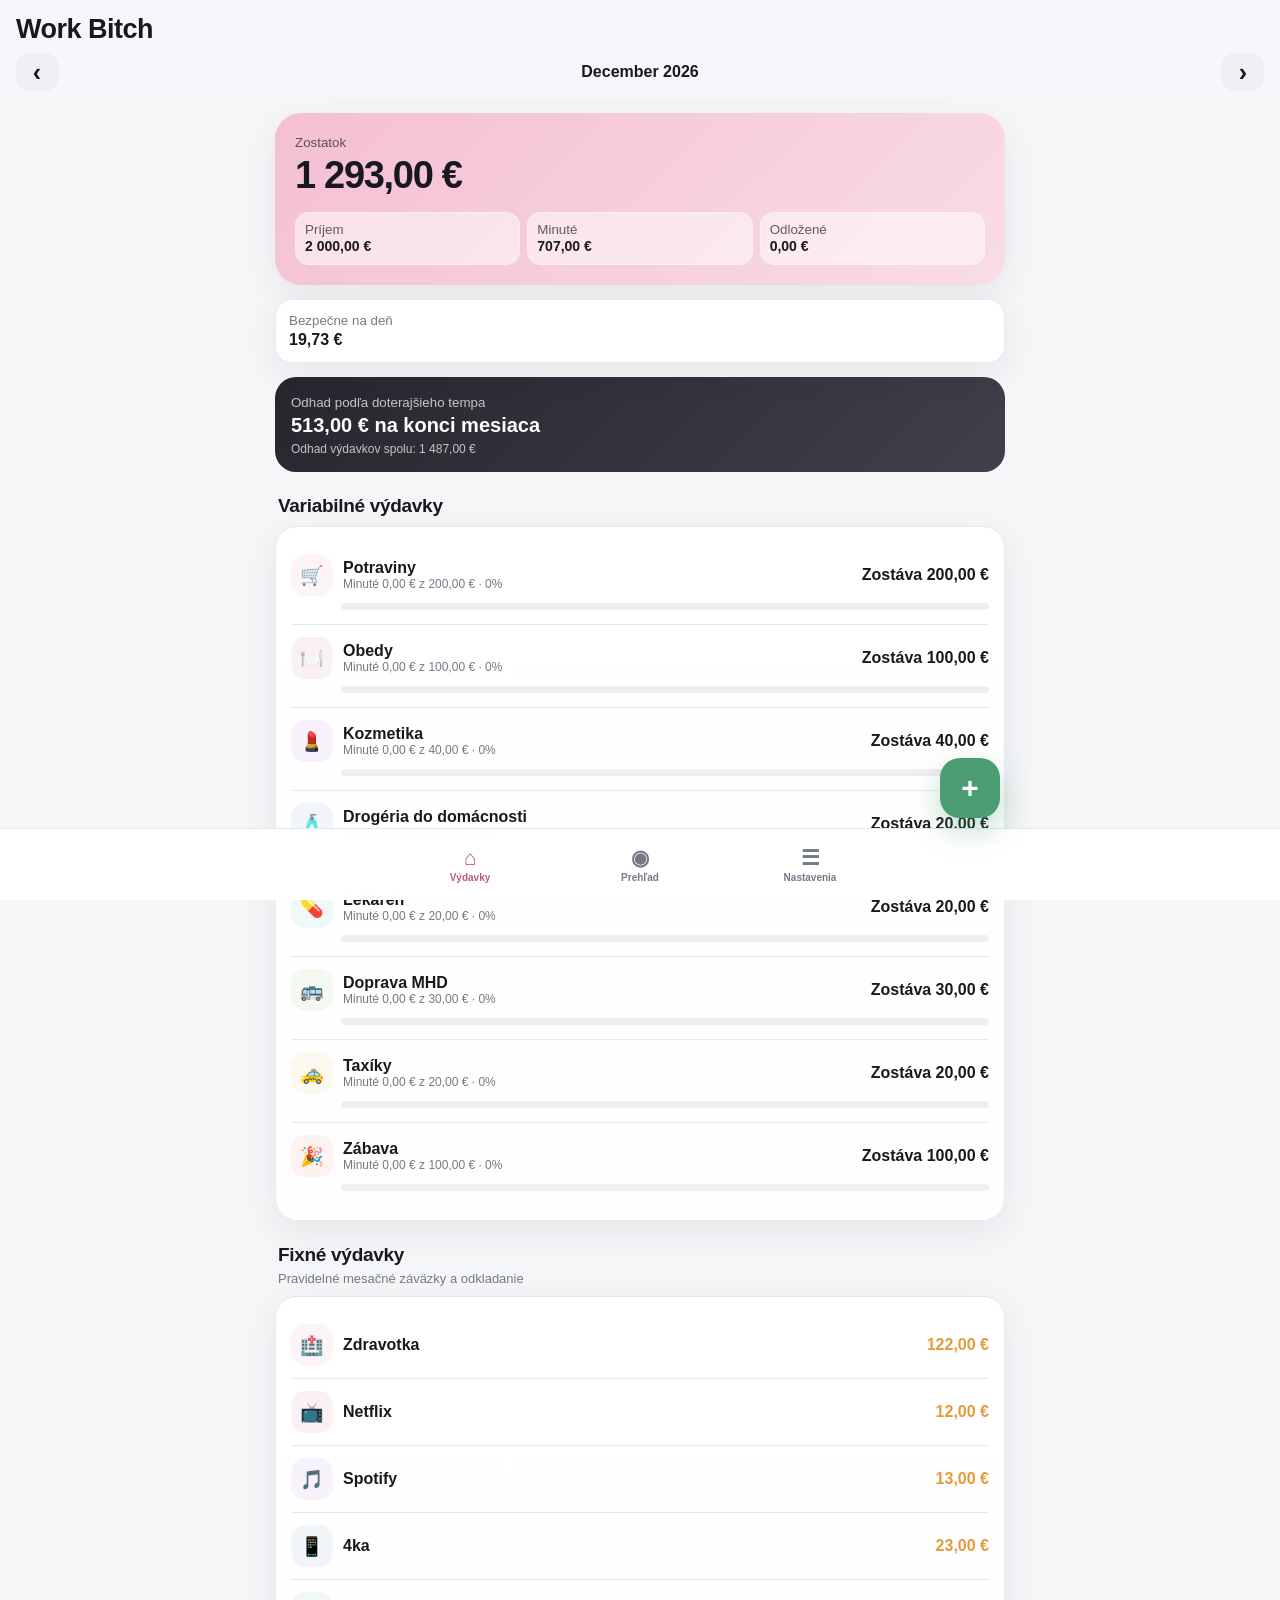
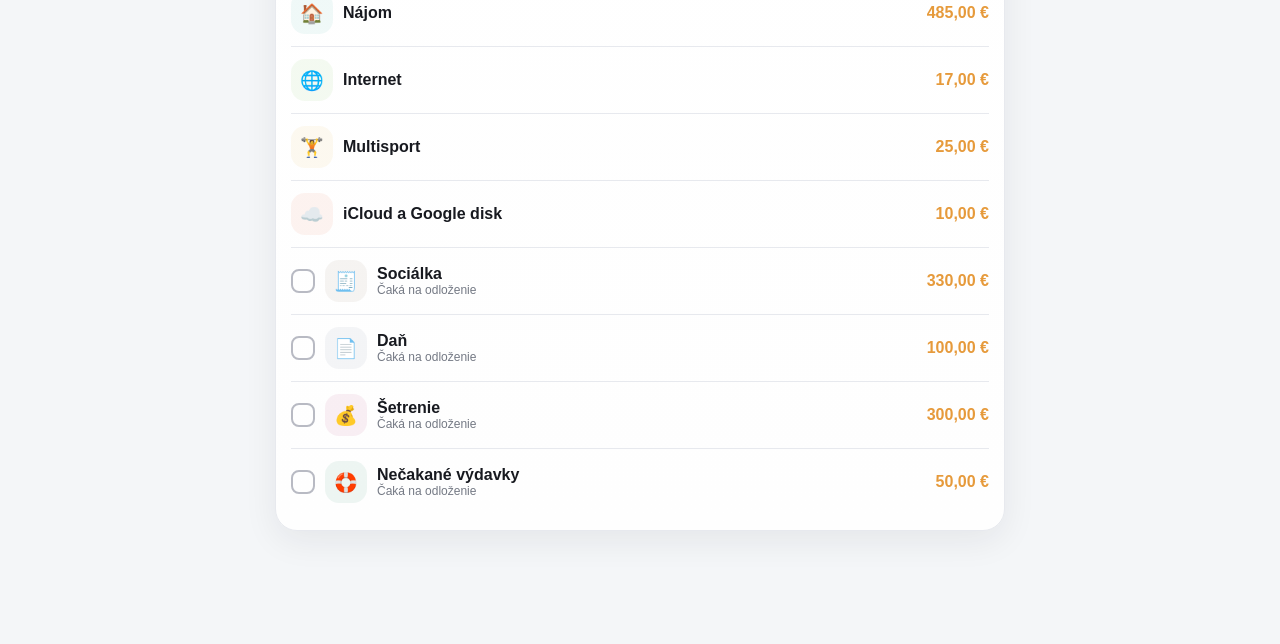
==== commit 08f1ea78: "Add files via upload" ====
--- a/index.html
+++ b/index.html
@@ -1,12 +1,12 @@
 <!doctype html>
-<html lang="sk"><head><meta charset="utf-8"><meta name="viewport" content="width=device-width,initial-scale=1,viewport-fit=cover"><meta name="theme-color" content="#efb7cb"><meta name="apple-mobile-web-app-capable" content="yes"><meta name="apple-mobile-web-app-status-bar-style" content="default"><meta name="apple-mobile-web-app-title" content="Môj Budget"><link rel="manifest" href="./manifest.json?v=91"><title>Môj Budget v9.1</title>
+<html lang="sk"><head><meta charset="utf-8"><meta name="viewport" content="width=device-width,initial-scale=1,viewport-fit=cover"><meta name="theme-color" content="#efb7cb"><meta name="apple-mobile-web-app-capable" content="yes"><meta name="apple-mobile-web-app-status-bar-style" content="default"><meta name="apple-mobile-web-app-title" content="Work Bitch"><link rel="manifest" href="./manifest.json?v=10"><title>Work Bitch</title>
 <style>
-:root{--pink:#efb7cb;--pink2:#fff0f6;--rose:#bd5c80;--bg:#f4f6f8;--card:#fff;--line:#e7e9ee;--text:#17191f;--muted:#747984;--red:#d94b59;--orange:#e69a3b;--green:#4c9c72;--dark:#222229;--shadow:0 10px 34px rgba(28,34,45,.07)}*{box-sizing:border-box}html{background:var(--bg)}body{margin:0;background:var(--bg);font-family:-apple-system,BlinkMacSystemFont,"Segoe UI",sans-serif;color:var(--text);padding:0 0 calc(92px + env(safe-area-inset-bottom));-webkit-tap-highlight-color:transparent}button,input,select{font:inherit}button{border:0;border-radius:13px;padding:10px 13px;font-weight:700;background:#eeeef3;color:var(--text);cursor:pointer}button:active{transform:scale(.98)}header{position:sticky;top:0;z-index:8;background:#f7f7fae8;backdrop-filter:blur(16px);padding:calc(14px + env(safe-area-inset-top)) 16px 8px}h1{margin:0;font-size:27px;letter-spacing:-.5px}.monthnav{display:flex;justify-content:space-between;align-items:center;margin-top:8px}.monthnav button{width:42px;height:38px;padding:0;font-size:25px}.monthname{font-weight:800}main{padding:8px 15px;max-width:760px;margin:auto}.hero{background:linear-gradient(135deg,#f4bfd2,#f9dce7);border-radius:26px;padding:20px;margin:6px 0 14px;box-shadow:var(--shadow);animation:rise .28s ease}.hero small{opacity:.68}.amount{font-size:38px;font-weight:850;letter-spacing:-1.3px;margin:3px 0 15px}.stats{display:grid;grid-template-columns:repeat(3,1fr);gap:7px}.stat{background:#ffffff82;border:1px solid #ffffff55;border-radius:14px;padding:9px}.stat small{display:block}.stat b{font-size:14px}.insightgrid{display:grid;grid-template-columns:1fr 1fr;gap:8px;margin-bottom:14px}.insight{background:#fff;border:1px solid var(--line);border-radius:17px;padding:13px;box-shadow:var(--shadow)}.insight small{display:block;color:var(--muted);margin-bottom:3px}.title{font-size:19px;font-weight:850;letter-spacing:-.3px;margin:23px 3px 9px}.subtitle{font-size:13px;color:var(--muted);margin:-4px 3px 10px}.card{background:linear-gradient(180deg,#fff,#fefefe);border:1px solid var(--line);border-radius:22px;padding:15px;margin-bottom:13px;box-shadow:var(--shadow)}.row{display:flex;justify-content:space-between;align-items:center;gap:10px}.catrow,.tx,.manage{padding:12px 0;border-bottom:1px solid var(--line)}.catrow:last-child,.tx:last-child,.manage:last-child{border-bottom:0}.cat{display:flex;align-items:center;gap:10px;min-width:0}.cat>div:last-child{min-width:0}.ico{width:42px;height:42px;border-radius:14px;display:grid;place-items:center;font-size:19px;flex:none;background:var(--pink2)}.small{font-size:12px}.tiny{font-size:10px}.muted{color:var(--muted)}.red{color:var(--red)!important}.orange{color:var(--orange)!important}.green{color:var(--green)!important}.bar{height:7px;background:#eeeef3;border-radius:9px;overflow:hidden;margin:7px 0 2px 50px}.fill{height:100%;border-radius:9px;transition:width .45s ease;background:var(--rose)}.fill.warn{background:var(--orange)}.fill.over{background:var(--red)}.primary{background:var(--dark);color:#fff}.danger{color:var(--red);background:#fff0f2}.wide{width:100%}.ghost{background:#fff;border:1px solid var(--line)}.fab{position:fixed;right:18px;bottom:calc(82px + env(safe-area-inset-bottom));width:60px;height:60px;border-radius:20px;background:var(--green);color:#fff;font-size:30px;z-index:10;box-shadow:0 12px 28px rgba(76,156,114,.34)}.checkbox{width:24px;height:24px;border:2px solid #b8bac3;border-radius:8px;display:grid;place-items:center;flex:none;transition:.18s}.checkbox.checked{background:#d48eaa;border-color:#d48eaa;color:#fff;transform:scale(1.05)}.savedrow{opacity:.66}nav{position:fixed;bottom:0;left:0;right:0;height:calc(72px + env(safe-area-inset-bottom));padding-bottom:env(safe-area-inset-bottom);background:#fffffff2;border-top:1px solid var(--line);display:flex;justify-content:space-around;z-index:9;backdrop-filter:blur(16px)}nav button{background:none;color:var(--muted);font-size:10px;border-radius:0;min-width:80px}nav button.active{color:var(--rose)}nav span{display:block;font-size:21px;margin-bottom:2px}.modal{display:none;position:fixed;inset:0;background:#0007;align-items:flex-end;z-index:20}.modal.open{display:flex}.sheet{width:100%;max-height:92vh;overflow:auto;background:#fff;border-radius:27px 27px 0 0;padding:20px 18px calc(30px + env(safe-area-inset-bottom));animation:sheet .22s ease}.input,select{width:100%;padding:13px;border:1px solid var(--line);border-radius:13px;font-size:16px;margin:5px 0 11px;background:#fafafd;color:var(--text)}label.field{display:block;font-size:12px;color:var(--muted);margin-top:7px}.filters{display:grid;grid-template-columns:1fr 1fr;gap:8px}.notice{background:var(--pink2);padding:12px;border-radius:14px;font-size:12px;color:#6e5260;margin-bottom:11px}.empty{text-align:center;padding:25px;color:var(--muted)}canvas{display:block;width:100%;height:auto}.legend{display:flex;flex-wrap:wrap;gap:6px;margin-top:10px}.pill{font-size:11px;padding:7px 9px;border-radius:999px}.subbadge{display:inline-flex;align-items:center;background:#f2f4f7;color:#69707c;border-radius:999px;padding:4px 8px;font-size:10px;margin:3px 4px 0 0}.catmeta{display:flex;gap:4px;align-items:center;flex-wrap:wrap;margin-top:2px}.sectioncap{font-size:11px;text-transform:uppercase;letter-spacing:.08em;color:#969ba5;font-weight:800;margin:14px 4px 6px}.tag{display:inline-flex;align-items:center;gap:4px;background:#f0edf8;color:#62587a;border-radius:999px;padding:4px 7px;font-size:10px;margin:2px 3px 0 0}.quick{display:flex;gap:7px;overflow:auto;padding-bottom:4px}.quick button{white-space:nowrap}.undo{display:none;position:fixed;left:16px;right:16px;bottom:calc(82px + env(safe-area-inset-bottom));background:#222229;color:#fff;padding:12px 14px;border-radius:15px;z-index:30;box-shadow:var(--shadow)}.undo.show{display:flex;justify-content:space-between;align-items:center}.undo button{padding:6px 8px}.lock{display:none;position:fixed;inset:0;background:var(--bg);z-index:50;align-items:center;justify-content:center;padding:24px}.lock.show{display:flex}.lockbox{width:100%;max-width:360px;background:#fff;border:1px solid var(--line);border-radius:25px;padding:22px;text-align:center;box-shadow:var(--shadow)}.pinDots{font-size:32px;letter-spacing:10px;margin:14px}.keypad{display:grid;grid-template-columns:repeat(3,1fr);gap:9px}.keypad button{font-size:20px;padding:15px}.confetti{position:fixed;inset:0;pointer-events:none;z-index:60;overflow:hidden}.confetti i{position:absolute;top:-20px;font-style:normal;animation:fall 1.8s ease-in forwards}.metricgrid{display:grid;grid-template-columns:1fr 1fr;gap:8px}.metric{background:#fff;border:1px solid var(--line);border-radius:17px;padding:13px}.metric span{display:block;color:var(--muted);font-size:11px;margin-bottom:4px}.metric b{font-size:17px}.rank{display:flex;align-items:center;gap:10px}.ranknum{width:28px;height:28px;border-radius:10px;background:var(--pink2);display:grid;place-items:center;font-size:12px;font-weight:800}.chartbox{height:190px}.calendar{display:grid;grid-template-columns:repeat(7,1fr);gap:5px}.dow{text-align:center;color:var(--muted);font-size:10px;padding:4px 0}.day{min-height:55px;background:#fafafd;border:1px solid var(--line);border-radius:11px;padding:6px;font-size:11px;text-align:left}.day.emptyday{visibility:hidden}.day.today{outline:2px solid #e4a4bd}.day .dsum{font-size:9px;color:var(--rose);font-weight:800;margin-top:5px;overflow:hidden;text-overflow:ellipsis}.day.has{background:#fff4f8}.tagcard{border:1px solid var(--line);border-radius:16px;padding:12px;margin:8px 0}.tagbar{display:flex;height:7px;border-radius:999px;overflow:hidden;background:#eee}.reorder{display:flex;gap:5px}.reorder button{padding:6px 9px}.colorgrid{display:grid;grid-template-columns:repeat(6,1fr);gap:7px;margin:7px 0 12px}.colorpick{height:34px;border-radius:10px;border:3px solid transparent}.colorpick.sel{border-color:#222}.switchrow{display:flex;justify-content:space-between;align-items:center;padding:9px 0}.forecast{background:linear-gradient(135deg,#26262e,#40404a);color:#fff;border-radius:21px;padding:16px;margin-bottom:12px}.forecast small{opacity:.72}.forecast strong{font-size:20px;display:block;margin-top:3px}.sectiontabs{display:flex;gap:7px;overflow:auto;margin-bottom:10px}.sectiontabs button.active{background:var(--dark);color:#fff}.toast{position:fixed;top:calc(14px + env(safe-area-inset-top));left:50%;transform:translateX(-50%) translateY(-80px);background:#222;color:#fff;padding:10px 14px;border-radius:13px;z-index:70;transition:.25s;white-space:nowrap;font-size:12px}.toast.show{transform:translateX(-50%) translateY(0)}
+:root{--pink:#efb7cb;--pink2:#fff0f6;--rose:#bd5c80;--bg:#f4f6f8;--card:#fff;--line:#e7e9ee;--text:#17191f;--muted:#747984;--red:#d94b59;--orange:#e69a3b;--green:#4c9c72;--dark:#222229;--shadow:0 10px 34px rgba(28,34,45,.07)}*{box-sizing:border-box}html{background:var(--bg)}body{margin:0;background:var(--bg);font-family:-apple-system,BlinkMacSystemFont,"Segoe UI",sans-serif;color:var(--text);padding:0 0 calc(92px + env(safe-area-inset-bottom));-webkit-tap-highlight-color:transparent}button,input,select{font:inherit}button{border:0;border-radius:13px;padding:10px 13px;font-weight:700;background:#eeeef3;color:var(--text);cursor:pointer}button:active{transform:scale(.98)}header{position:sticky;top:0;z-index:8;background:#f7f7fae8;backdrop-filter:blur(16px);padding:calc(14px + env(safe-area-inset-top)) 16px 8px}h1{margin:0;font-size:27px;letter-spacing:-.5px}.monthnav{display:flex;justify-content:space-between;align-items:center;margin-top:8px}.monthnav button{width:42px;height:38px;padding:0;font-size:25px}.monthname{font-weight:800}main{padding:8px 15px;max-width:760px;margin:auto}.hero{background:linear-gradient(135deg,#f4bfd2,#f9dce7);border-radius:26px;padding:20px;margin:6px 0 14px;box-shadow:var(--shadow);animation:rise .28s ease}.hero small{opacity:.68}.amount{font-size:38px;font-weight:850;letter-spacing:-1.3px;margin:3px 0 15px}.stats{display:grid;grid-template-columns:repeat(3,1fr);gap:7px}.stat{background:#ffffff82;border:1px solid #ffffff55;border-radius:14px;padding:9px}.stat small{display:block}.stat b{font-size:14px}.insightgrid{display:grid;grid-template-columns:1fr 1fr;gap:8px;margin-bottom:14px}.insight{background:#fff;border:1px solid var(--line);border-radius:17px;padding:13px;box-shadow:var(--shadow)}.insight small{display:block;color:var(--muted);margin-bottom:3px}.title{font-size:19px;font-weight:850;letter-spacing:-.3px;margin:23px 3px 9px}.subtitle{font-size:13px;color:var(--muted);margin:-4px 3px 10px}.card{background:linear-gradient(180deg,#fff,#fefefe);border:1px solid var(--line);border-radius:22px;padding:15px;margin-bottom:13px;box-shadow:var(--shadow)}.row{display:flex;justify-content:space-between;align-items:center;gap:10px}.catrow,.tx,.manage{padding:12px 0;border-bottom:1px solid var(--line)}.catrow:last-child,.tx:last-child,.manage:last-child{border-bottom:0}.cat{display:flex;align-items:center;gap:10px;min-width:0}.cat>div:last-child{min-width:0}.ico{width:42px;height:42px;border-radius:14px;display:grid;place-items:center;font-size:19px;flex:none;background:var(--pink2)}.small{font-size:12px}.tiny{font-size:10px}.muted{color:var(--muted)}.red{color:var(--red)!important}.orange{color:var(--orange)!important}.green{color:var(--green)!important}.bar{height:7px;background:#eeeef3;border-radius:9px;overflow:hidden;margin:7px 0 2px 50px}.fill{height:100%;border-radius:9px;transition:width .45s ease;background:var(--rose)}.fill.warn{background:var(--orange)}.fill.over{background:var(--red)}.primary{background:var(--dark);color:#fff}.danger{color:var(--red);background:#fff0f2}.wide{width:100%}.ghost{background:#fff;border:1px solid var(--line)}.fab{position:fixed;right:18px;bottom:calc(82px + env(safe-area-inset-bottom));width:60px;height:60px;border-radius:20px;background:var(--green);color:#fff;font-size:30px;z-index:10;box-shadow:0 12px 28px rgba(76,156,114,.34)}.checkbox{width:24px;height:24px;border:2px solid #b8bac3;border-radius:8px;display:grid;place-items:center;flex:none;transition:.18s}.checkbox.checked{background:#d48eaa;border-color:#d48eaa;color:#fff;transform:scale(1.05)}.savedrow{opacity:.66}nav{position:fixed;bottom:0;left:0;right:0;height:calc(72px + env(safe-area-inset-bottom));padding-bottom:env(safe-area-inset-bottom);background:#fffffff2;border-top:1px solid var(--line);display:flex;justify-content:space-around;z-index:9;backdrop-filter:blur(16px)}nav button{background:none;color:var(--muted);font-size:10px;border-radius:0;min-width:80px}nav button.active{color:var(--rose)}nav span{display:block;font-size:21px;margin-bottom:2px}.modal{display:none;position:fixed;inset:0;background:#0007;align-items:flex-end;z-index:20}.modal.open{display:flex}.sheet{width:100%;max-height:92vh;overflow:auto;background:#fff;border-radius:27px 27px 0 0;padding:20px 18px calc(30px + env(safe-area-inset-bottom));animation:sheet .22s ease}.input,select{width:100%;padding:13px;border:1px solid var(--line);border-radius:13px;font-size:16px;margin:5px 0 11px;background:#fafafd;color:var(--text)}label.field{display:block;font-size:12px;color:var(--muted);margin-top:7px}.filters{display:grid;grid-template-columns:1fr 1fr;gap:8px}.notice{background:var(--pink2);padding:12px;border-radius:14px;font-size:12px;color:#6e5260;margin-bottom:11px}.empty{text-align:center;padding:25px;color:var(--muted)}canvas{display:block;width:100%;height:auto}.legend{display:flex;flex-wrap:wrap;gap:6px;margin-top:10px}.pill{font-size:11px;padding:7px 9px;border-radius:999px}.subbadge{display:inline-flex;align-items:center;background:#f2f4f7;color:#69707c;border-radius:999px;padding:4px 8px;font-size:10px;margin:3px 4px 0 0}.catmeta{display:flex;gap:4px;align-items:center;flex-wrap:wrap;margin-top:2px}.sectioncap{font-size:11px;text-transform:uppercase;letter-spacing:.08em;color:#969ba5;font-weight:800;margin:14px 4px 6px}.tag{display:inline-flex;align-items:center;gap:4px;background:#f0edf8;color:#62587a;border-radius:999px;padding:4px 7px;font-size:10px;margin:2px 3px 0 0}.quick{display:flex;gap:7px;overflow:auto;padding-bottom:4px}.quick button{white-space:nowrap}.undo{display:none;position:fixed;left:16px;right:16px;bottom:calc(82px + env(safe-area-inset-bottom));background:#222229;color:#fff;padding:12px 14px;border-radius:15px;z-index:30;box-shadow:var(--shadow)}.undo.show{display:flex;justify-content:space-between;align-items:center}.undo button{padding:6px 8px}.lock{display:none;position:fixed;inset:0;background:var(--bg);z-index:50;align-items:center;justify-content:center;padding:24px}.lock.show{display:flex}.lockbox{width:100%;max-width:360px;background:#fff;touch-action:manipulation;-webkit-user-select:none;user-select:none;border:1px solid var(--line);border-radius:25px;padding:22px;text-align:center;box-shadow:var(--shadow)}.pinDots{font-size:32px;letter-spacing:10px;margin:14px}.keypad{display:grid;grid-template-columns:repeat(3,1fr);gap:9px}.keypad button{font-size:20px;padding:15px;touch-action:manipulation;-webkit-user-select:none;user-select:none}.lockicon{font-size:48px;color:var(--rose);margin-bottom:5px;transition:.3s}.lockicon.unlock{transform:scale(1.16) rotate(-8deg)}.settingsHero{background:linear-gradient(135deg,#fff0f6,#f7d9e5);border:1px solid #f2d3df;border-radius:25px;padding:18px;margin:5px 0 16px;display:flex;align-items:center;gap:13px;box-shadow:var(--shadow)}.brandpig{width:58px;height:58px;border-radius:19px;background:#e99fbd;display:grid;place-items:center;font-size:32px}.settingsGroup{margin:18px 0 8px;font-size:12px;text-transform:uppercase;letter-spacing:.09em;color:#9a7182;font-weight:850}.settingItem{padding:12px 0;border-bottom:1px solid var(--line)}.settingItem:last-child{border-bottom:0}.settingHead{display:flex;gap:10px;align-items:center;margin-bottom:5px}.settingIcon{width:35px;height:35px;border-radius:11px;background:var(--pink2);display:grid;place-items:center}.toggle{accent-color:var(--rose);width:20px;height:20px}.confetti{position:fixed;inset:0;pointer-events:none;z-index:60;overflow:hidden}.confetti i{position:absolute;top:-20px;font-style:normal;animation:fall 1.8s ease-in forwards}.metricgrid{display:grid;grid-template-columns:1fr 1fr;gap:8px}.metric{background:#fff;border:1px solid var(--line);border-radius:17px;padding:13px}.metric span{display:block;color:var(--muted);font-size:11px;margin-bottom:4px}.metric b{font-size:17px}.rank{display:flex;align-items:center;gap:10px}.ranknum{width:28px;height:28px;border-radius:10px;background:var(--pink2);display:grid;place-items:center;font-size:12px;font-weight:800}.chartbox{height:190px}.calendar{display:grid;grid-template-columns:repeat(7,1fr);gap:5px}.dow{text-align:center;color:var(--muted);font-size:10px;padding:4px 0}.day{min-height:55px;background:#fafafd;border:1px solid var(--line);border-radius:11px;padding:6px;font-size:11px;text-align:left}.day.emptyday{visibility:hidden}.day.today{outline:2px solid #e4a4bd}.day .dsum{font-size:9px;color:var(--rose);font-weight:800;margin-top:5px;overflow:hidden;text-overflow:ellipsis}.day.has{background:#fff4f8}.tagcard{border:1px solid var(--line);border-radius:16px;padding:12px;margin:8px 0}.tagbar{display:flex;height:7px;border-radius:999px;overflow:hidden;background:#eee}.reorder{display:flex;gap:5px}.reorder button{padding:6px 9px}.colorgrid{display:grid;grid-template-columns:repeat(6,1fr);gap:7px;margin:7px 0 12px}.colorpick{height:34px;border-radius:10px;border:3px solid transparent}.colorpick.sel{border-color:#222}.switchrow{display:flex;justify-content:space-between;align-items:center;padding:9px 0}.forecast{background:linear-gradient(135deg,#26262e,#40404a);color:#fff;border-radius:21px;padding:16px;margin-bottom:12px}.forecast small{opacity:.72}.forecast strong{font-size:20px;display:block;margin-top:3px}.sectiontabs{display:flex;gap:7px;overflow:auto;margin-bottom:10px}.sectiontabs button.active{background:var(--dark);color:#fff}.toast{position:fixed;top:calc(14px + env(safe-area-inset-top));left:50%;transform:translateX(-50%) translateY(-80px);background:#222;color:#fff;padding:10px 14px;border-radius:13px;z-index:70;transition:.25s;white-space:nowrap;font-size:12px}.toast.show{transform:translateX(-50%) translateY(0)}
 @keyframes fall{to{transform:translateY(110vh) rotate(720deg);opacity:.9}}@keyframes rise{from{opacity:.5;transform:translateY(5px)}}@keyframes sheet{from{transform:translateY(35px);opacity:.8}}@media(min-width:700px){.fab{right:calc(50% - 360px)}nav{justify-content:center;gap:90px}}
 </style></head><body>
-<header><h1>Môj Budget</h1><div class="monthnav"><button onclick="shiftMonth(-1)">‹</button><div id="monthName" class="monthname"></div><button onclick="shiftMonth(1)">›</button></div></header><main id="app"></main><button class="fab" onclick="openExpense()">+</button>
+<header><h1>Work Bitch</h1><div class="monthnav"><button onclick="shiftMonth(-1)">‹</button><div id="monthName" class="monthname"></div><button onclick="shiftMonth(1)">›</button></div></header><main id="app"></main><button class="fab" onclick="openExpense()">+</button>
 <nav><button class="active" onclick="tab='home';nav(this);render()"><span>⌂</span>Výdavky</button><button onclick="tab='overview';nav(this);render()"><span>◉</span>Prehľad</button><button onclick="tab='settings';nav(this);render()"><span>☰</span>Nastavenia</button></nav>
-<div class="modal" id="modal" onclick="if(event.target===this)closeM()"><div class="sheet" id="sheet"></div></div><div class="undo" id="undo"><span>Výdavok vymazaný</span><button onclick="undoDelete()">Vrátiť späť</button></div><div class="lock" id="lock"><div class="lockbox"><h2>🔒 Môj Budget</h2><div class="muted small">Zadaj PIN</div><div class="pinDots" id="pinDots">○○○○</div><div class="keypad" id="keypad"></div><div id="pinMsg" class="small red"></div></div></div><div id="toast" class="toast"></div>
+<div class="modal" id="modal" onclick="if(event.target===this)closeM()"><div class="sheet" id="sheet"></div></div><div class="undo" id="undo"><span>Výdavok vymazaný</span><button onclick="undoDelete()">Vrátiť späť</button></div><div class="lock" id="lock"><div class="lockbox"><div class="lockicon" id="lockIcon">🔒</div><h2>Work Bitch</h2><div class="muted small">Zadaj PIN</div><div class="pinDots" id="pinDots">○○○○</div><div class="keypad" id="keypad"></div><div id="pinMsg" class="small red"></div></div></div><div id="toast" class="toast"></div>
 <script>
 const COLORS=['#f3b8cc','#e7a4bd','#cba9e7','#a9c6e7','#9ed8cf','#b9dda8','#f0d99d','#f3b39f','#c7b7aa','#b9bdc9','#d998b7','#93c4b1'];
 const D=[["health","🏥","Zdravotka",122,"fixed","spent"],["netflix","📺","Netflix",12,"fixed","spent"],["spotify","🎵","Spotify",13,"fixed","spent"],["4ka","📱","4ka",23,"fixed","spent"],["rent","🏠","Nájom",485,"fixed","spent"],["internet","🌐","Internet",17,"fixed","spent"],["multi","🏋️","Multisport",25,"fixed","spent"],["cloud","☁️","iCloud a Google disk",10,"fixed","spent"],["social","🧾","Sociálka",330,"fixed","saved"],["tax","📄","Daň",100,"fixed","saved"],["saving","💰","Šetrenie",300,"fixed","saved"],["unexpected","🛟","Nečakané výdavky",50,"fixed","saved"],["food","🛒","Potraviny",200,"variable","spent"],["lunch","🍽️","Obedy",100,"variable","spent"],["beauty","💄","Kozmetika",40,"variable","spent"],["drug","🧴","Drogéria do domácnosti",20,"variable","spent"],["pharm","💊","Lekáreň",20,"variable","spent"],["mhd","🚌","Doprava MHD",30,"variable","spent"],["taxi","🚕","Taxíky",20,"variable","spent"],["fun","🎉","Zábava",100,"variable","spent"]].map((x,i)=>({id:x[0],icon:x[1],name:x[2],limit:x[3],type:x[4],bucket:x[5],color:COLORS[i%COLORS.length]}));
@@ -15,17 +15,19 @@
 let s;try{s=raw?JSON.parse(raw):null}catch(_){s=null}
 if(!s)s={defaultIncome:2000,cats:D,months:{},quick:[],pin:'',lockAfter:0,tags:[],snapshots:[]};
 if(!Array.isArray(s.cats)||!s.cats.length)s.cats=D;
-const DEFAULT_SUBS={food:['Supermarket','Menší nákup','Pekáreň'],lunch:['Reštaurácia','Donáška','Káva'],beauty:['Pleť','Vlasy','Make-up'],drug:['Čistiace prostriedky','Pranie','Papierové potreby'],pharm:['Lieky','Vitamíny','Lekár'],mhd:['MHD','Vlak','Autobus'],taxi:['Taxi','Bolt / Uber'],fun:['Drink','Kino / kultúra','Event / festival']};s.cats.forEach((c,i)=>{if(!c.color)c.color=COLORS[i%COLORS.length];if(!c.bucket)c.bucket='spent';if(!Array.isArray(c.subcats))c.subcats=[];if(!c.subcats.length&&DEFAULT_SUBS[c.id])c.subcats=[...DEFAULT_SUBS[c.id]]});s.months=s.months||{};s.quick=s.quick||[];s.tags=s.tags||[];s.snapshots=s.snapshots||[];s.lockAfter=s.lockAfter??0;
+const DEFAULT_SUBS={food:['Supermarket','Menší nákup','Pekáreň'],lunch:['Reštaurácia','Donáška','Káva'],beauty:['Pleť','Vlasy','Make-up'],drug:['Čistiace prostriedky','Pranie','Papierové potreby'],pharm:['Lieky','Vitamíny','Lekár'],mhd:['MHD','Vlak','Autobus'],taxi:['Taxi','Bolt / Uber'],fun:['Drink','Kino / kultúra','Event / festival']};s.cats.forEach((c,i)=>{if(!c.color)c.color=COLORS[i%COLORS.length];if(!c.bucket)c.bucket='spent';if(!Array.isArray(c.subcats))c.subcats=[];if(!c.subcats.length&&DEFAULT_SUBS[c.id])c.subcats=[...DEFAULT_SUBS[c.id]]});s.months=s.months||{};s.quick=s.quick||[];s.tags=s.tags||[];s.snapshots=s.snapshots||[];s.lockAfter=s.lockAfter??0;s.animations=s.animations!==false;s.confetti=s.confetti!==false;s.appearance=s.appearance||'auto';
 Object.values(s.months).forEach(m=>{m.expenses=m.expenses||[];m.savedChecks=m.savedChecks||{};m.expenses.forEach(x=>{x.tags=x.tags||[];x.subcat=x.subcat||'';if(!x.ts)x.ts=new Date(x.date||Date.now()).getTime()})});
 let cur=new Date(),tab='home',filter='all',sort='newest',search='',period='month',customFrom='',customTo='',tagFilter='all',hold,lastDeleted=null,pinBuffer='',hiddenAt=0,overviewSection='summary',snapshotTimer=null;
 const $=id=>document.getElementById(id),euro=n=>new Intl.NumberFormat('sk-SK',{style:'currency',currency:'EUR'}).format(Number(n)||0),esc=x=>String(x??'').replace(/[&<>'"]/g,m=>({'&':'&amp;','<':'&lt;','>':'&gt;',"'":'&#39;','"':'&quot;'}[m])),K=(d=cur)=>d.getFullYear()+'-'+String(d.getMonth()+1).padStart(2,'0'),todayISO=()=>{let d=new Date();return d.getFullYear()+'-'+String(d.getMonth()+1).padStart(2,'0')+'-'+String(d.getDate()).padStart(2,'0')};
 function M(key=K()){if(!s.months[key])s.months[key]={income:s.defaultIncome,expenses:[],savedChecks:{}};return s.months[key]}function C(id){return s.cats.find(c=>c.id===id)}function persist(){localStorage.setItem(STORAGE,JSON.stringify(s))}function save(withSnapshot=true){persist();if(withSnapshot)scheduleSnapshot()}function scheduleSnapshot(){clearTimeout(snapshotTimer);snapshotTimer=setTimeout(()=>makeSnapshot('auto'),900)}function cleanState(){let o=JSON.parse(JSON.stringify(s));o.snapshots=[];return o}function makeSnapshot(reason='auto'){let data=JSON.stringify(cleanState()),last=s.snapshots[s.snapshots.length-1];if(last&&last.data===data)return;s.snapshots.push({id:Date.now(),at:Date.now(),reason,data});s.snapshots=s.snapshots.slice(-5);persist()}
 function fixedSpent(key=K()){return s.cats.filter(c=>c.type==='fixed'&&c.bucket==='spent').reduce((a,c)=>a+c.limit,0)}function saved(key=K()){let m=M(key);return s.cats.filter(c=>c.type==='fixed'&&c.bucket==='saved'&&m.savedChecks[c.id]).reduce((a,c)=>a+c.limit,0)}function pending(key=K()){let m=M(key);return s.cats.filter(c=>c.type==='fixed'&&c.bucket==='saved'&&!m.savedChecks[c.id]).reduce((a,c)=>a+c.limit,0)}function varSpent(key=K()){return M(key).expenses.reduce((a,x)=>a+x.amount,0)}function totalSpent(key=K()){return fixedSpent(key)+varSpent(key)}function remaining(key=K()){return M(key).income-totalSpent(key)-saved(key)}function safeAvailable(key=K()){return remaining(key)-pending(key)}function spent(id,key=K()){let c=C(id);if(!c)return 0;return c.type==='fixed'?c.limit:M(key).expenses.filter(x=>x.cat===id).reduce((a,x)=>a+x.amount,0)}
 function nav(b){document.querySelectorAll('nav button').forEach(x=>x.classList.remove('active'));b.classList.add('active')}function shiftMonth(n){cur=new Date(cur.getFullYear(),cur.getMonth()+n,1);filter='all';tagFilter='all';search='';render()}function label(){return new Intl.DateTimeFormat('sk-SK',{month:'long',year:'numeric'}).format(cur).replace(/^./,x=>x.toUpperCase())}function daysInMonth(d=cur){return new Date(d.getFullYear(),d.getMonth()+1,0).getDate()}function dayProgress(){let n=new Date();if(n.getFullYear()!==cur.getFullYear()||n.getMonth()!==cur.getMonth())return daysInMonth();return Math.max(1,n.getDate())}function daysLeft(){let n=new Date();return n.getFullYear()===cur.getFullYear()&&n.getMonth()===cur.getMonth()?Math.max(1,daysInMonth()-n.getDate()+1):daysInMonth()}function projection(){let actual=varSpent(),elapsed=dayProgress(),dim=daysInMonth(),projectedVar=actual/Math.max(1,elapsed)*dim,forecastTotal=fixedSpent()+projectedVar+pending()+saved(),forecastRemain=M().income-forecastTotal;return {projectedVar,forecastTotal,forecastRemain}}function render(){let mn=$('monthName');if(mn)mn.textContent=label();let fn=({home,overview,settings}[tab]||home);fn();save(false)}
-function ico(c){return `<div class="ico" style="background:${c.color}28">${c.icon}</div>`}function catRows(t){let cats=s.cats.filter(c=>c.type===t);if(t==='fixed')cats=cats.sort((a,b)=>(a.bucket==='saved')-(b.bucket==='saved'));return cats.map(c=>{let sp=spent(c.id),r=c.limit?sp/c.limit:0,sv=c.bucket==='saved',ch=M().savedChecks[c.id],over=r>1,bar=over?'over':r>=.75?'warn':'';let subs=(c.subcats||[]).slice(0,3).map(x=>`<span class="subbadge">${esc(x)}</span>`).join('');return `<div class="catrow ${sv&&ch?'savedrow':''}" onclick="detail('${c.id}')" ontouchstart="hold=setTimeout(()=>editCat('${c.id}'),650)" ontouchend="clearTimeout(hold)" oncontextmenu="event.preventDefault();editCat('${c.id}')"><div class="row"><div class="cat">${sv?`<div class="checkbox ${ch?'checked':''}" onclick="event.stopPropagation();toggleSaved('${c.id}')">${ch?'✓':''}</div>`:''}${ico(c)}<div><b>${esc(c.name)}</b><div class="small muted">${sv?(ch?'✓ Odložené':'Čaká na odloženie'):t==='fixed'?'Fixná mesačná položka':`Minuté ${euro(sp)} z ${euro(c.limit)} · ${c.limit?Math.round(r*100):0}%`}</div>${subs?`<div class="catmeta">${subs}${(c.subcats||[]).length>3?`<span class="tiny muted">+${c.subcats.length-3}</span>`:''}</div>`:''}</div></div><b class="${t==='fixed'?'orange':over?'red':r>=.75?'orange':''}">${t==='fixed'?euro(c.limit):(over?'− '+euro(sp-c.limit):'Zostáva '+euro(Math.max(0,c.limit-sp)))}</b></div>${t==='variable'?`<div class="bar"><div class="fill ${bar}" style="background:${bar?'':c.color};width:${Math.min(100,r*100||0)}%"></div></div>`:''}</div>`}).join('')||'<div class="empty">Žiadne kategórie.</div>'}
-function toggleSaved(id){let before=Object.values(M().savedChecks).filter(Boolean).length;M().savedChecks[id]=!M().savedChecks[id];let saveds=s.cats.filter(c=>c.type==='fixed'&&c.bucket==='saved');let after=saveds.filter(c=>M().savedChecks[c.id]).length;save();render();if(after===saveds.length&&before<saveds.length)confetti()}
-function confetti(){let d=document.createElement('div');d.className='confetti';for(let i=0;i<34;i++){let q=document.createElement('i');q.textContent=['✦','●','◆','♥'][i%4];q.style.left=Math.random()*100+'%';q.style.animationDelay=Math.random()*.45+'s';q.style.fontSize=8+Math.random()*13+'px';q.style.color=COLORS[i%COLORS.length];d.appendChild(q)}document.body.appendChild(d);toastMsg('🎉 Mesačný cieľ splnený!');setTimeout(()=>d.remove(),2500)}
-function home(){let p=projection();$('app').innerHTML=`<div class="hero" ontouchstart="hold=setTimeout(editIncome,650)" ontouchend="clearTimeout(hold)" oncontextmenu="event.preventDefault();editIncome()"><small>Zostatok</small><div class="amount">${euro(remaining())}</div><div class="stats"><div class="stat"><small>Príjem</small><b>${euro(M().income)}</b></div><div class="stat"><small>Minuté</small><b>${euro(totalSpent())}</b></div><div class="stat"><small>Odložené</small><b>${euro(saved())}</b></div></div></div><div class="insightgrid"><div class="insight"><small>Bezpečne na deň</small><b>${euro(Math.max(0,safeAvailable()/daysLeft()))}</b></div><div class="insight"><small>Bezpečne zostáva</small><b>${euro(Math.max(0,safeAvailable()))}</b></div></div><div class="forecast"><small>Odhad podľa doterajšieho tempa</small><strong>${euro(p.forecastRemain)} na konci mesiaca</strong><div class="small" style="opacity:.72;margin-top:5px">Odhad výdavkov spolu: ${euro(p.forecastTotal)}</div></div><div class="title">Variabilné výdavky</div><div class="subtitle">Denné míňanie a limity podľa kategórií</div><div class="card">${catRows('variable')}</div><div class="title">Fixné výdavky</div><div class="subtitle">Pravidelné mesačné záväzky a odkladanie</div><div class="card">${catRows('fixed')}</div><button class="primary wide" onclick="newCat()">+ Pridať kategóriu</button>`}
+function ico(c){return `<div class="ico" style="background:${c.color}28">${c.icon}</div>`}
+function askEditCat(id){if(confirm('Upraviť?'))editCat(id)}
+function catRows(t){let cats=s.cats.filter(c=>c.type===t);if(t==='fixed')cats=cats.sort((a,b)=>(a.bucket==='saved')-(b.bucket==='saved'));return cats.map(c=>{let sp=spent(c.id),r=c.limit?sp/c.limit:0,sv=c.bucket==='saved',ch=M().savedChecks[c.id],over=r>1,bar=over?'over':r>=.75?'warn':'';return `<div class="catrow ${sv&&ch?'savedrow':''}" ontouchstart="hold=setTimeout(()=>askEditCat('${c.id}'),900)" ontouchend="clearTimeout(hold)" ontouchmove="clearTimeout(hold)" oncontextmenu="event.preventDefault();askEditCat('${c.id}')"><div class="row"><div class="cat">${sv?`<div class="checkbox ${ch?'checked':''}" onclick="event.stopPropagation();toggleSaved('${c.id}')">${ch?'✓':''}</div>`:''}${ico(c)}<div><b>${esc(c.name)}</b>${t==='variable'?`<div class="small muted">Minuté ${euro(sp)} z ${euro(c.limit)} · ${c.limit?Math.round(r*100):0}%</div>`:sv?`<div class="small muted">${ch?'✓ Odložené':'Čaká na odloženie'}</div>`:''}</div></div><b class="${t==='fixed'?'orange':over?'red':r>=.75?'orange':''}">${t==='fixed'?euro(c.limit):(over?'− '+euro(sp-c.limit):'Zostáva '+euro(Math.max(0,c.limit-sp)))}</b></div>${t==='variable'?`<div class="bar"><div class="fill ${bar}" style="background:${bar?'':c.color};width:${Math.min(100,r*100||0)}%"></div></div>`:''}</div>`}).join('')||'<div class="empty">Žiadne kategórie.</div>'}
+function celebrate(){if(s.confetti===false)return;let box=document.createElement('div');box.className='confetti';for(let i=0;i<26;i++){let e=document.createElement('i');e.textContent=['✨','💗','👑','•'][i%4];e.style.left=(Math.random()*100)+'%';e.style.animationDelay=(Math.random()*.35)+'s';e.style.fontSize=(10+Math.random()*14)+'px';box.appendChild(e)}document.body.appendChild(box);setTimeout(()=>box.remove(),2300)}
+function toggleSaved(id){let before=s.cats.filter(c=>c.type==='fixed'&&c.bucket==='saved').every(c=>M().savedChecks[c.id]);M().savedChecks[id]=!M().savedChecks[id];let after=s.cats.filter(c=>c.type==='fixed'&&c.bucket==='saved').every(c=>M().savedChecks[c.id]);save();render();if(!before&&after)celebrate()}
+function home(){let p=projection();$('app').innerHTML=`<div class="hero" ontouchstart="hold=setTimeout(editIncome,900)" ontouchend="clearTimeout(hold)" oncontextmenu="event.preventDefault();editIncome()"><small>Zostatok</small><div class="amount">${euro(remaining())}</div><div class="stats"><div class="stat"><small>Príjem</small><b>${euro(M().income)}</b></div><div class="stat"><small>Minuté</small><b>${euro(totalSpent())}</b></div><div class="stat"><small>Odložené</small><b>${euro(saved())}</b></div></div></div><div class="insightgrid" style="grid-template-columns:1fr"><div class="insight"><small>Bezpečne na deň</small><b>${euro(Math.max(0,safeAvailable()/daysLeft()))}</b></div></div><div class="forecast"><small>Odhad podľa doterajšieho tempa</small><strong>${euro(p.forecastRemain)} na konci mesiaca</strong><div class="small" style="opacity:.72;margin-top:5px">Odhad výdavkov spolu: ${euro(p.forecastTotal)}</div></div><div class="title">Variabilné výdavky</div><div class="card">${catRows('variable')}</div><div class="title">Fixné výdavky</div><div class="subtitle">Pravidelné mesačné záväzky a odkladanie</div><div class="card">${catRows('fixed')}</div>`}
 function prevKey(){let d=new Date(cur.getFullYear(),cur.getMonth()-1,1);return K(d)}function avgDay(key=K()){let m=M(key),d=key===K(new Date())?new Date().getDate():new Date(+key.slice(0,4),+key.slice(5,7),0).getDate();return m.expenses.reduce((a,x)=>a+x.amount,0)/Math.max(1,d)}function expenseByDay(){let by={};M().expenses.forEach(x=>by[x.date]=(by[x.date]||0)+x.amount);return by}function topCats(){return s.cats.filter(c=>c.type==='variable').map(c=>({c,val:spent(c.id)})).filter(x=>x.val>0).sort((a,b)=>b.val-a.val).slice(0,3)}function biggestExpense(){return [...M().expenses].sort((a,b)=>b.amount-a.amount)[0]}function biggestDay(){let by=expenseByDay(),a=Object.entries(by).sort((a,b)=>b[1]-a[1])[0];return a?{date:a[0],amount:a[1]}:null}function comparison(){let a=varSpent(),b=varSpent(prevKey());return {a,b,diff:a-b,pct:b?((a-b)/b*100):0}}
 function sectionTabs(){return `<div class="sectiontabs"><button class="${overviewSection==='summary'?'active':''}" onclick="overviewSection='summary';overview()">Súhrn</button><button class="${overviewSection==='calendar'?'active':''}" onclick="overviewSection='calendar';overview()">Kalendár</button><button class="${overviewSection==='tags'?'active':''}" onclick="overviewSection='tags';overview()">Tagy</button><button class="${overviewSection==='transactions'?'active':''}" onclick="overviewSection='transactions';overview()">Výdavky</button></div>`}
 function overview(){$('app').innerHTML=`<div class="title">Prehľad</div>${sectionTabs()}<div id="overviewBody"></div>`;if(overviewSection==='summary')summaryView();if(overviewSection==='calendar')calendarView();if(overviewSection==='tags')tagsView();if(overviewSection==='transactions')transactionsView()}
@@ -38,7 +40,12 @@
 function periodExpenses(){let all=[];Object.entries(s.months).forEach(([k,m])=>(m.expenses||[]).forEach(x=>all.push({...x,_month:k})));let start,end,nowKey=K();if(period==='month'){start=K()+'-01';end=K()+'-'+String(daysInMonth()).padStart(2,'0')}else if(period==='prev'){let pk=prevKey();let y=+pk.slice(0,4),mo=+pk.slice(5)-1;start=pk+'-01';end=pk+'-'+String(new Date(y,mo+1,0).getDate()).padStart(2,'0')}else if(period==='year'){start=cur.getFullYear()+'-01-01';end=cur.getFullYear()+'-12-31'}else if(period==='custom'){start=customFrom||'0000-01-01';end=customTo||'9999-12-31'}return all.filter(x=>x.date>=start&&x.date<=end)}
 function filtered(){let a=periodExpenses();if(filter!=='all')a=a.filter(x=>x.cat===filter);if(tagFilter!=='all')a=a.filter(x=>(x.tags||[]).includes(tagFilter));if(search.trim()){let q=search.toLowerCase();a=a.filter(x=>(x.note||'').toLowerCase().includes(q)||(C(x.cat)?.name||'').toLowerCase().includes(q)||(x.subcat||'').toLowerCase().includes(q)||(x.tags||[]).some(t=>t.toLowerCase().includes(q)))}a.sort(sort==='high'?(a,b)=>b.amount-a.amount:sort==='low'?(a,b)=>a.amount-b.amount:(a,b)=>b.ts-a.ts);return a}function txHTML(x){let c=C(x.cat)||{icon:'•',name:'Bez kategórie',color:'#ddd'};return `<div class="row tx" onclick="editExpense('${x.id}','${x._month||x.date.slice(0,7)}')"><div class="cat">${ico(c)}<div><b>${esc(c.name)}</b><div class="small muted">${esc(x.note||'Bez poznámky')} · ${new Date(x.date+'T12:00').toLocaleDateString('sk-SK')}</div>${x.subcat?`<span class="subbadge">${esc(x.subcat)}</span>`:''}${(x.tags||[]).map(t=>`<span class="tag">#${esc(t)}</span>`).join('')}</div></div><b class="red">−${euro(x.amount)}</b></div>`}
 function transactionsView(){let v=s.cats.filter(c=>c.type==='variable'),tags=allKnownTags(),a=filtered();$('overviewBody').innerHTML=`<input class="input" placeholder="Hľadať poznámku, kategóriu alebo tag..." value="${esc(search)}" oninput="search=this.value;transactionsView()"><div class="filters"><select onchange="filter=this.value;transactionsView()"><option value="all">Všetky kategórie</option>${v.map(c=>`<option value="${c.id}" ${filter===c.id?'selected':''}>${c.icon} ${esc(c.name)}</option>`).join('')}</select><select onchange="tagFilter=this.value;transactionsView()"><option value="all">Všetky tagy</option>${tags.map(t=>`<option ${tagFilter===t?'selected':''}>${esc(t)}</option>`).join('')}</select></div><div class="filters"><select onchange="period=this.value;transactionsView()"><option value="month" ${period==='month'?'selected':''}>Tento mesiac</option><option value="prev" ${period==='prev'?'selected':''}>Minulý mesiac</option><option value="year" ${period==='year'?'selected':''}>Tento rok</option><option value="custom" ${period==='custom'?'selected':''}>Vlastné obdobie</option></select><select onchange="sort=this.value;transactionsView()"><option value="newest">Najnovšie</option><option value="high" ${sort==='high'?'selected':''}>Najvyššia suma</option><option value="low" ${sort==='low'?'selected':''}>Najnižšia suma</option></select></div>${period==='custom'?`<div class="filters"><input class="input" type="date" value="${customFrom}" onchange="customFrom=this.value;transactionsView()"><input class="input" type="date" value="${customTo}" onchange="customTo=this.value;transactionsView()"></div>`:''}<div class="card"><div class="row"><span class="small muted">${a.length} výdavkov</span><b>${euro(a.reduce((q,x)=>q+x.amount,0))}</b></div>${a.length?a.map(txHTML).join(''):'<div class="empty">Žiadne výdavky pre tento filter.</div>'}</div>`}
-function settings(){let snaps=[...s.snapshots].reverse();$('app').innerHTML=`<div class="title">Nastavenia</div><div class="card"><b>Predvolený mesačný príjem</b><input class="input" type="number" value="${s.defaultIncome}" onchange="s.defaultIncome=+this.value||2000;save()"><div class="small muted">Nové mesiace začínajú touto sumou.</div></div><div class="card"><b>PIN zámok</b><p class="small muted">${s.pin?'PIN je zapnutý.':'PIN nie je nastavený.'}</p><button onclick="setPin()">${s.pin?'Zmeniť PIN':'Nastaviť PIN'}</button> ${s.pin?'<button onclick="removePin()">Vypnúť PIN</button>':''}${s.pin?`<label class="field">Automatické zamknutie</label><select onchange="s.lockAfter=this.value==='never'?'never':+this.value;save(false)"><option value="0" ${s.lockAfter===0?'selected':''}>Ihneď po opustení appky</option><option value="60" ${s.lockAfter===60?'selected':''}>Po 1 minúte</option><option value="300" ${s.lockAfter===300?'selected':''}>Po 5 minútach</option><option value="never" ${s.lockAfter==='never'?'selected':''}>Nikdy automaticky</option></select>`:''}</div><div class="card"><b>Dáta a zálohy</b><p class="small muted">Appka automaticky uchováva posledných 5 stavov. Záloha je len v tomto zariadení, preto odporúčam občas exportovať JSON.</p><div class="filters"><button onclick="backup()">Export JSON</button><button onclick="exportCSV()">Export CSV</button></div><input id="importFile" type="file" accept="application/json" style="display:none" onchange="restore(event)"><button class="wide ghost" onclick="$('importFile').click()">Importovať JSON zálohu</button>${snaps.length?`<div class="title" style="font-size:15px">Automatické zálohy</div>${snaps.map(q=>`<div class="row tx"><div><b>${new Date(q.at).toLocaleString('sk-SK')}</b><div class="small muted">${q.reason==='auto'?'Automatická záloha':'Ručná záloha'}</div></div><button onclick="restoreSnapshot(${q.id})">Obnoviť</button></div>`).join('')}`:'<div class="small muted" style="margin-top:10px">Automatická záloha sa vytvorí po prvej zmene.</div>'}</div><div class="card"><b>Správa kategórií</b><p class="small muted">Kategórie si môžeš prispôsobiť ako v plnohodnotnej budget appke — názov, ikona, farba, limit, podkategórie aj poradie.</p><div class="title" style="font-size:15px">Variabilné</div>${manageCats('variable')}<div class="title" style="font-size:15px">Fixné</div>${manageCats('fixed')}<button class="primary wide" onclick="newCat()">+ Pridať kategóriu</button></div>`}
+function settings(){let snaps=[...s.snapshots].reverse();$('app').innerHTML=`<div class="settingsHero"><div class="brandpig">👑🐷</div><div><div class="small muted">Tvoja money appka</div><b style="font-size:23px">Work Bitch</b><div class="tiny muted">verzia 10</div></div></div>
+<div class="settingsGroup">💰 Rozpočet a peniaze</div><div class="card"><div class="settingItem"><div class="settingHead"><div class="settingIcon">💶</div><div><b>Predvolený mesačný príjem</b><div class="small muted">Použije sa pri vytvorení nového mesiaca.</div></div></div><input class="input" type="number" value="${s.defaultIncome}" onchange="s.defaultIncome=+this.value||2000;save()"></div><div class="settingItem"><div class="settingHead"><div class="settingIcon">🗂️</div><div><b>Kategórie, podkategórie a limity</b><div class="small muted">Uprav názvy, ikony, farby, limity aj poradie.</div></div></div><div class="title" style="font-size:14px">Variabilné</div>${manageCats('variable')}<div class="title" style="font-size:14px">Fixné</div>${manageCats('fixed')}<button class="primary wide" onclick="newCat()">+ Pridať kategóriu</button></div></div>
+<div class="settingsGroup">🔐 Súkromie a zabezpečenie</div><div class="card"><div class="settingHead"><div class="settingIcon">🔒</div><div><b>PIN ochrana</b><div class="small muted">${s.pin?'Aktívna – appka je chránená PIN-om.':'PIN zatiaľ nie je nastavený.'}</div></div></div><div class="filters"><button onclick="setPin()">${s.pin?'Zmeniť PIN':'Nastaviť PIN'}</button>${s.pin?'<button class="danger" onclick="removePin()">Vypnúť PIN</button>':'<span></span>'}</div>${s.pin?`<label class="field">Automatické zamknutie</label><select onchange="s.lockAfter=this.value==='never'?'never':+this.value;save(false)"><option value="0" ${s.lockAfter===0?'selected':''}>Ihneď po opustení appky</option><option value="60" ${s.lockAfter===60?'selected':''}>Po 1 minúte</option><option value="300" ${s.lockAfter===300?'selected':''}>Po 5 minútach</option><option value="never" ${s.lockAfter==='never'?'selected':''}>Nikdy automaticky</option></select>`:''}</div>
+<div class="settingsGroup">🎨 Vzhľad a zážitok</div><div class="card"><div class="switchrow"><div><b>Animácie</b><div class="small muted">Jemné prechody a mikroanimácie.</div></div><input class="toggle" type="checkbox" ${s.animations?'checked':''} onchange="s.animations=this.checked;save(false)"></div><div class="switchrow"><div><b>Konfety pri splnení cieľa</b><div class="small muted">Malá odmena, keď máš odkladanie hotové.</div></div><input class="toggle" type="checkbox" ${s.confetti?'checked':''} onchange="s.confetti=this.checked;save(false)"></div></div>
+<div class="settingsGroup">💾 Dáta a zálohy</div><div class="card"><p class="small muted">Work Bitch uchováva posledných 5 automatických stavov v tomto zariadení. Pre istotu si občas exportuj JSON zálohu.</p><div class="filters"><button onclick="backup()">Export JSON</button><button onclick="exportCSV()">Export CSV</button></div><input id="importFile" type="file" accept="application/json" style="display:none" onchange="restore(event)"><button class="wide ghost" onclick="$('importFile').click()">Importovať JSON zálohu</button>${snaps.length?`<div class="title" style="font-size:15px">Posledné zálohy</div>${snaps.map(q=>`<div class="row tx"><div><b>${new Date(q.at).toLocaleString('sk-SK')}</b><div class="small muted">${q.reason==='auto'?'Automatická záloha':'Ručná záloha'}</div></div><button onclick="restoreSnapshot(${q.id})">Obnoviť</button></div>`).join('')}`:'<div class="small muted" style="margin-top:10px">Automatická záloha sa vytvorí po prvej zmene.</div>'}</div>
+<div class="settingsGroup">⚠️ Aplikácia</div><div class="card"><div class="small muted">Dáta zostávajú uložené lokálne v tomto zariadení. Pred väčšími zmenami odporúčam exportovať zálohu.</div></div>`}
 function manageCats(type){let a=s.cats.filter(c=>c.type===type);return a.map((c,i)=>`<div class="row manage"><div class="cat" onclick="editCat('${c.id}')">${ico(c)}<div><b>${esc(c.name)}</b><div class="small muted">${euro(c.limit)}</div></div></div><div class="reorder"><button onclick="moveCat('${c.id}',-1)" ${i===0?'disabled':''}>↑</button><button onclick="moveCat('${c.id}',1)" ${i===a.length-1?'disabled':''}>↓</button></div></div>`).join('')}
 function subcatOptions(catId,selected=''){let c=C(catId),a=c?.subcats||[];return '<option value="">Bez podkategórie</option>'+a.map(x=>`<option value="${esc(x)}" ${x===selected?'selected':''}>${esc(x)}</option>`).join('')}function refreshSubcat(selectId='ec',subId='es'){let el=$(selectId),sub=$(subId);if(sub&&el)sub.innerHTML=subcatOptions(el.value)}function modalOpen(x){$('sheet').innerHTML=x;$('modal').classList.add('open')}function closeM(){$('modal').classList.remove('open')}function quickBtns(){return (s.quick||[]).slice(0,6).map(q=>`<button onclick="closeM();openExpense('${q.cat}','${esc(q.note).replace(/'/g,"\\'")}')">${esc(q.note)}</button>`).join('')}function tagOptions(selected=[]){let tags=allKnownTags();return tags.map(t=>`<label style="display:inline-flex;align-items:center;gap:5px;margin:5px 10px 5px 0"><input type="checkbox" name="tagcheck" value="${esc(t)}" ${selected.includes(t)?'checked':''}> <span class="tag">#${esc(t)}</span></label>`).join('')}
 function openExpense(pc='',pn=''){let v=s.cats.filter(c=>c.type==='variable'),d=K()+'-'+String(Math.min(new Date().getDate(),daysInMonth())).padStart(2,'0');modalOpen(`<div class="row"><h2>Nový výdavok</h2><button onclick="closeM()">✕</button></div>${quickBtns()?`<div class="quick">${quickBtns()}</div>`:''}<label class="field">Suma</label><input id="ea" class="input" type="number" inputmode="decimal" step=".01" placeholder="0,00 €"><label class="field">Kategória</label><select id="ec" onchange="refreshSubcat()">${v.map(c=>`<option value="${c.id}" ${c.id===pc?'selected':''}>${c.icon} ${esc(c.name)}</option>`).join('')}</select><label class="field">Podkategória</label><select id="es">${subcatOptions(pc||v[0]?.id)}</select><label class="field">Dátum</label><input id="ed" class="input" type="date" value="${d}"><label class="field">Poznámka</label><input id="en" class="input" value="${esc(pn)}" placeholder="napr. Lidl, káva, taxík"><label class="field">Tagy</label><div>${tagOptions()}</div><input id="newtag" class="input" placeholder="Nový tag, napr. Rím 2026"><button class="primary wide" onclick="saveExpense()">Uložiť výdavok</button>`)}function selectedTags(){let a=[...document.querySelectorAll('input[name=tagcheck]:checked')].map(x=>x.value),n=$('newtag')?.value.trim();if(n){a.push(n);if(!s.tags.includes(n))s.tags.push(n)}return [...new Set(a)]}function remember(n,c){if(!n)return;let q=s.quick.find(x=>x.note.toLowerCase()===n.toLowerCase());if(q){q.cat=c;q.count=(q.count||1)+1}else s.quick.push({note:n,cat:c,count:1});s.quick.sort((a,b)=>(b.count||0)-(a.count||0));s.quick=s.quick.slice(0,10)}function saveExpense(){let a=+$('ea').value;if(!a||a<=0)return alert('Zadaj platnú sumu.');let n=$('en').value.trim(),date=$('ed').value,key=date.slice(0,7);M(key).expenses.push({id:'e'+Date.now(),amount:a,cat:$('ec').value,subcat:$('es')?.value||'',date,note:n,tags:selectedTags(),ts:new Date(date+'T12:00').getTime()+Date.now()%1000});remember(n,$('ec').value);save();closeM();if(key!==K()){cur=new Date(+key.slice(0,4),+key.slice(5)-1,1)}render();toastMsg('Výdavok uložený')}
@@ -50,9 +57,9 @@
 function undoDelete(){if(!lastDeleted)return;M(lastDeleted.month).expenses.splice(lastDeleted.index,0,lastDeleted.item);lastDeleted=null;save();$('undo').classList.remove('show');render();toastMsg('Výdavok obnovený')}
 function editIncome(){modalOpen(`<div class="row"><h2>Upraviť príjem</h2><button onclick="closeM()">✕</button></div><div class="notice">Zmena platí len pre ${label()}.</div><input id="inc" class="input" type="number" value="${M().income}"><button class="primary wide" onclick="M().income=+$('inc').value||0;save();closeM();render()">Uložiť</button>`)}function colorPicks(sel){return `<div class="colorgrid">${COLORS.map(c=>`<button class="colorpick ${c===sel?'sel':''}" style="background:${c}" onclick="document.querySelectorAll('.colorpick').forEach(x=>x.classList.remove('sel'));this.classList.add('sel');this.dataset.pick='1'" data-color="${c}"></button>`).join('')}</div>`}function chosenColor(def){return document.querySelector('.colorpick.sel')?.dataset.color||def}
 function editCat(id){let c=C(id);modalOpen(`<div class="row"><h2>Upraviť kategóriu</h2><button onclick="closeM()">✕</button></div><label class="field">Názov</label><input id="cn" class="input" value="${esc(c.name)}"><label class="field">Ikona / emoji</label><input id="ci" class="input" value="${esc(c.icon)}"><label class="field">Farba</label>${colorPicks(c.color)}<label class="field">Podkategórie</label><input id="cs" class="input" value="${esc((c.subcats||[]).join(', '))}" placeholder="napr. Potraviny, Reštaurácie, Káva"><div class="tiny muted">Oddeľ čiarkou. Pri výdavku si potom vyberieš konkrétnu podkategóriu.</div><label class="field">Mesačný limit / suma</label><input id="cl" class="input" type="number" value="${c.limit}"><label class="field">Typ</label><select id="ct"><option value="fixed" ${c.type==='fixed'?'selected':''}>Fixná</option><option value="variable" ${c.type==='variable'?'selected':''}>Variabilná</option></select><label class="field">Ako sa započítava</label><select id="cb"><option value="spent" ${c.bucket==='spent'?'selected':''}>Minuté / uhradené</option><option value="saved" ${c.bucket==='saved'?'selected':''}>Odkladané s checkboxom</option></select><div class="filters"><button class="primary" onclick="saveCat('${id}')">Uložiť</button><button class="danger" onclick="removeCat('${id}')">Vymazať</button></div>`)}function saveCat(id){let c=C(id);c.name=$('cn').value.trim()||c.name;c.icon=$('ci').value.trim()||'•';c.color=chosenColor(c.color);c.subcats=$('cs').value.split(',').map(x=>x.trim()).filter(Boolean);c.limit=+$('cl').value||0;c.type=$('ct').value;c.bucket=$('cb').value;if(c.type==='variable')c.bucket='spent';save();closeM();render()}function newCat(){modalOpen(`<div class="row"><h2>Nová kategória</h2><button onclick="closeM()">✕</button></div><label class="field">Názov</label><input id="nn" class="input" placeholder="Napr. Oblečenie"><label class="field">Ikona / emoji</label><input id="ni" class="input" placeholder="👗"><label class="field">Farba</label>${colorPicks(COLORS[0])}<label class="field">Podkategórie</label><input id="ns" class="input" placeholder="napr. Potraviny, Reštaurácie, Káva"><div class="tiny muted">Voliteľné, oddeľ čiarkou.</div><label class="field">Mesačný limit / suma</label><input id="nl" class="input" type="number" placeholder="0"><label class="field">Typ</label><select id="nt"><option value="variable">Variabilná</option><option value="fixed">Fixná</option></select><label class="field">Fixná položka</label><select id="nb"><option value="spent">Bežne uhradená</option><option value="saved">Odkladaná s checkboxom</option></select><button class="primary wide" onclick="addCat()">Pridať kategóriu</button>`)}function addCat(){if(!$('nn').value.trim())return alert('Zadaj názov.');let type=$('nt').value;s.cats.push({id:'c'+Date.now(),name:$('nn').value.trim(),icon:$('ni').value.trim()||'•',color:chosenColor(COLORS[0]),subcats:$('ns').value.split(',').map(x=>x.trim()).filter(Boolean),limit:+$('nl').value||0,type,bucket:type==='variable'?'spent':$('nb').value});save();closeM();render()}function removeCat(id){if(Object.values(s.months).some(m=>(m.expenses||[]).some(x=>x.cat===id)))return alert('Táto kategória má výdavky. Najprv ich presuň do inej kategórie.');if(confirm('Naozaj vymazať kategóriu?')){s.cats=s.cats.filter(c=>c.id!==id);save();closeM();render()}}function moveCat(id,dir){let idx=s.cats.findIndex(c=>c.id===id),c=s.cats[idx],same=s.cats.map((x,i)=>({x,i})).filter(o=>o.x.type===c.type),pos=same.findIndex(o=>o.x.id===id),target=same[pos+dir];if(!target)return;[s.cats[idx],s.cats[target.i]]=[s.cats[target.i],s.cats[idx]];save();settings()}
-function backup(){makeSnapshot('manual');let b=new Blob([JSON.stringify(cleanState(),null,2)],{type:'application/json'}),a=document.createElement('a');a.href=URL.createObjectURL(b);a.download='moj-budget-zaloha-'+todayISO()+'.json';a.click();setTimeout(()=>URL.revokeObjectURL(a.href),500);toastMsg('Záloha exportovaná')}function restore(e){let f=e.target.files[0];if(!f)return;let r=new FileReader();r.onload=()=>{try{let o=JSON.parse(r.result);if(!o.cats||!o.months)throw 0;if(confirm('Import nahradí aktuálne dáta. Pokračovať?')){makeSnapshot('manual');s=o;s.snapshots=s.snapshots||[];s.tags=s.tags||[];s.lockAfter=s.lockAfter??0;s.cats.forEach((c,i)=>c.color=c.color||COLORS[i%COLORS.length]);save(false);render();alert('Záloha obnovená.')}}catch(_){alert('Neplatná záloha.')}};r.readAsText(f);e.target.value=''}function restoreSnapshot(id){let q=s.snapshots.find(x=>x.id===id);if(!q)return;if(confirm('Obnoviť tento stav? Aktuálny stav sa najprv uloží ako záloha.')){let keep=[...s.snapshots];try{let o=JSON.parse(q.data);makeSnapshot('manual');let newest=[...s.snapshots];s=o;s.snapshots=newest.slice(-5);save(false);render();toastMsg('Stav obnovený')}catch(_){s.snapshots=keep;alert('Zálohu sa nepodarilo obnoviť.')}}}
-function csvCell(v){return '"'+String(v??'').replaceAll('"','""')+'"'}function exportCSV(){let rows=[['Dátum','Kategória','Poznámka','Tagy','Suma']];Object.entries(s.months).sort().forEach(([k,m])=>(m.expenses||[]).forEach(x=>rows.push([x.date,C(x.cat)?.name||'Bez kategórie',x.note||'',(x.tags||[]).join('; '),x.amount])));let csv='\ufeff'+rows.map(r=>r.map(csvCell).join(',')).join('\n'),a=document.createElement('a');a.href=URL.createObjectURL(new Blob([csv],{type:'text/csv;charset=utf-8'}));a.download='moj-budget-vydavky-'+todayISO()+'.csv';a.click();setTimeout(()=>URL.revokeObjectURL(a.href),500);toastMsg('CSV exportované')}
-function setPin(){let p=prompt('Zadaj nový 4-miestny PIN:');if(p===null)return;if(!/^\d{4}$/.test(p))return alert('PIN musí mať presne 4 číslice.');let p2=prompt('Zopakuj nový PIN:');if(p2!==p)return alert('PINy sa nezhodujú. Skús to znova.');s.pin=p;s.lockAfter=s.lockAfter??0;pinBuffer='';save();alert('PIN bol uložený.')}function removePin(){let p=prompt('Pre vypnutie zadaj aktuálny PIN:');if(p!==s.pin)return alert('Nesprávny PIN.');s.pin='';pinBuffer='';save();$('lock').classList.remove('show');render()}function keypadBuild(){$('keypad').innerHTML=[1,2,3,4,5,6,7,8,9,'⌫',0,'✓'].map(k=>`<button onclick="pinKey('${k}')">${k}</button>`).join('')}function pinKey(k){if(k==='⌫')pinBuffer=pinBuffer.slice(0,-1);else if(k==='✓')checkPin();else if(pinBuffer.length<4){pinBuffer+=String(k);if(pinBuffer.length===4)setTimeout(checkPin,100)}$('pinDots').textContent='●'.repeat(pinBuffer.length)+'○'.repeat(4-pinBuffer.length)}function checkPin(){if(pinBuffer===String(s.pin)){$('lock').classList.remove('show');$('pinMsg').textContent='';pinBuffer='';sessionStorage.setItem('mb-unlocked','1')}else{$('pinMsg').textContent='Nesprávny PIN';pinBuffer='';$('pinDots').textContent='○○○○'}}function lockNow(){if(!s.pin)return;keypadBuild();pinBuffer='';$('pinDots').textContent='○○○○';$('pinMsg').textContent='';$('lock').classList.add('show');sessionStorage.removeItem('mb-unlocked')}function startLock(){if(s.pin&&sessionStorage.getItem('mb-unlocked')!=='1')lockNow()}document.addEventListener('visibilitychange',()=>{if(document.hidden){hiddenAt=Date.now()}else if(s.pin&&s.lockAfter!=='never'){let sec=(Date.now()-hiddenAt)/1000;if(s.lockAfter===0||sec>=Number(s.lockAfter))lockNow()}});
+function backup(){makeSnapshot('manual');let b=new Blob([JSON.stringify(cleanState(),null,2)],{type:'application/json'}),a=document.createElement('a');a.href=URL.createObjectURL(b);a.download='work-bitch-zaloha-'+todayISO()+'.json';a.click();setTimeout(()=>URL.revokeObjectURL(a.href),500);toastMsg('Záloha exportovaná')}function restore(e){let f=e.target.files[0];if(!f)return;let r=new FileReader();r.onload=()=>{try{let o=JSON.parse(r.result);if(!o.cats||!o.months)throw 0;if(confirm('Import nahradí aktuálne dáta. Pokračovať?')){makeSnapshot('manual');s=o;s.snapshots=s.snapshots||[];s.tags=s.tags||[];s.lockAfter=s.lockAfter??0;s.animations=s.animations!==false;s.confetti=s.confetti!==false;s.appearance=s.appearance||'auto';s.cats.forEach((c,i)=>c.color=c.color||COLORS[i%COLORS.length]);save(false);render();alert('Záloha obnovená.')}}catch(_){alert('Neplatná záloha.')}};r.readAsText(f);e.target.value=''}function restoreSnapshot(id){let q=s.snapshots.find(x=>x.id===id);if(!q)return;if(confirm('Obnoviť tento stav? Aktuálny stav sa najprv uloží ako záloha.')){let keep=[...s.snapshots];try{let o=JSON.parse(q.data);makeSnapshot('manual');let newest=[...s.snapshots];s=o;s.snapshots=newest.slice(-5);save(false);render();toastMsg('Stav obnovený')}catch(_){s.snapshots=keep;alert('Zálohu sa nepodarilo obnoviť.')}}}
+function csvCell(v){return '"'+String(v??'').replaceAll('"','""')+'"'}function exportCSV(){let rows=[['Dátum','Kategória','Poznámka','Tagy','Suma']];Object.entries(s.months).sort().forEach(([k,m])=>(m.expenses||[]).forEach(x=>rows.push([x.date,C(x.cat)?.name||'Bez kategórie',x.note||'',(x.tags||[]).join('; '),x.amount])));let csv='\ufeff'+rows.map(r=>r.map(csvCell).join(',')).join('\n'),a=document.createElement('a');a.href=URL.createObjectURL(new Blob([csv],{type:'text/csv;charset=utf-8'}));a.download='work-bitch-vydavky-'+todayISO()+'.csv';a.click();setTimeout(()=>URL.revokeObjectURL(a.href),500);toastMsg('CSV exportované')}
+function setPin(){let p=prompt('Zadaj nový 4-miestny PIN:');if(p===null)return;if(!/^\d{4}$/.test(p))return alert('PIN musí mať presne 4 číslice.');let p2=prompt('Zopakuj nový PIN:');if(p2!==p)return alert('PINy sa nezhodujú. Skús to znova.');s.pin=p;s.lockAfter=s.lockAfter??0;s.animations=s.animations!==false;s.confetti=s.confetti!==false;s.appearance=s.appearance||'auto';pinBuffer='';save();alert('PIN bol uložený.')}function removePin(){let p=prompt('Pre vypnutie zadaj aktuálny PIN:');if(p!==s.pin)return alert('Nesprávny PIN.');s.pin='';pinBuffer='';save();$('lock').classList.remove('show');render()}function keypadBuild(){$('keypad').innerHTML=[1,2,3,4,5,6,7,8,9,'⌫',0,'✓'].map(k=>`<button type="button" style="touch-action:manipulation" onpointerup="event.preventDefault();pinKey('${k}')">${k}</button>`).join('')}function pinKey(k){if(k==='⌫')pinBuffer=pinBuffer.slice(0,-1);else if(k==='✓')checkPin();else if(pinBuffer.length<4){pinBuffer+=String(k);if(pinBuffer.length===4)setTimeout(checkPin,100)}$('pinDots').textContent='●'.repeat(pinBuffer.length)+'○'.repeat(4-pinBuffer.length)}function checkPin(){if(pinBuffer===String(s.pin)){let li=$('lockIcon');if(li){li.textContent='🔓';li.classList.add('unlock')} $('pinMsg').textContent='Odomknuté';pinBuffer='';sessionStorage.setItem('mb-unlocked','1');setTimeout(()=>{$('lock').classList.remove('show');if(li){li.textContent='🔒';li.classList.remove('unlock')};$('pinMsg').textContent=''},420)}else{$('pinMsg').textContent='Nesprávny PIN';pinBuffer='';$('pinDots').textContent='○○○○'}}function lockNow(){if(!s.pin)return;keypadBuild();pinBuffer='';$('pinDots').textContent='○○○○';$('pinMsg').textContent='';$('lock').classList.add('show');sessionStorage.removeItem('mb-unlocked')}function startLock(){if(s.pin&&sessionStorage.getItem('mb-unlocked')!=='1')lockNow()}document.addEventListener('visibilitychange',()=>{if(document.hidden){hiddenAt=Date.now()}else if(s.pin&&s.lockAfter!=='never'){let sec=(Date.now()-hiddenAt)/1000;if(s.lockAfter===0||sec>=Number(s.lockAfter))lockNow()}});
 function toastMsg(t){$('toast').textContent=t;$('toast').classList.add('show');setTimeout(()=>$('toast').classList.remove('show'),1700)}
 render();startLock();
-</script><script>if('serviceWorker' in navigator){navigator.serviceWorker.register('./sw.js?v=91').catch(()=>{});}</script></body></html>
+</script><script>if('serviceWorker' in navigator){navigator.serviceWorker.register('./sw.js?v=10').catch(()=>{});}</script></body></html>
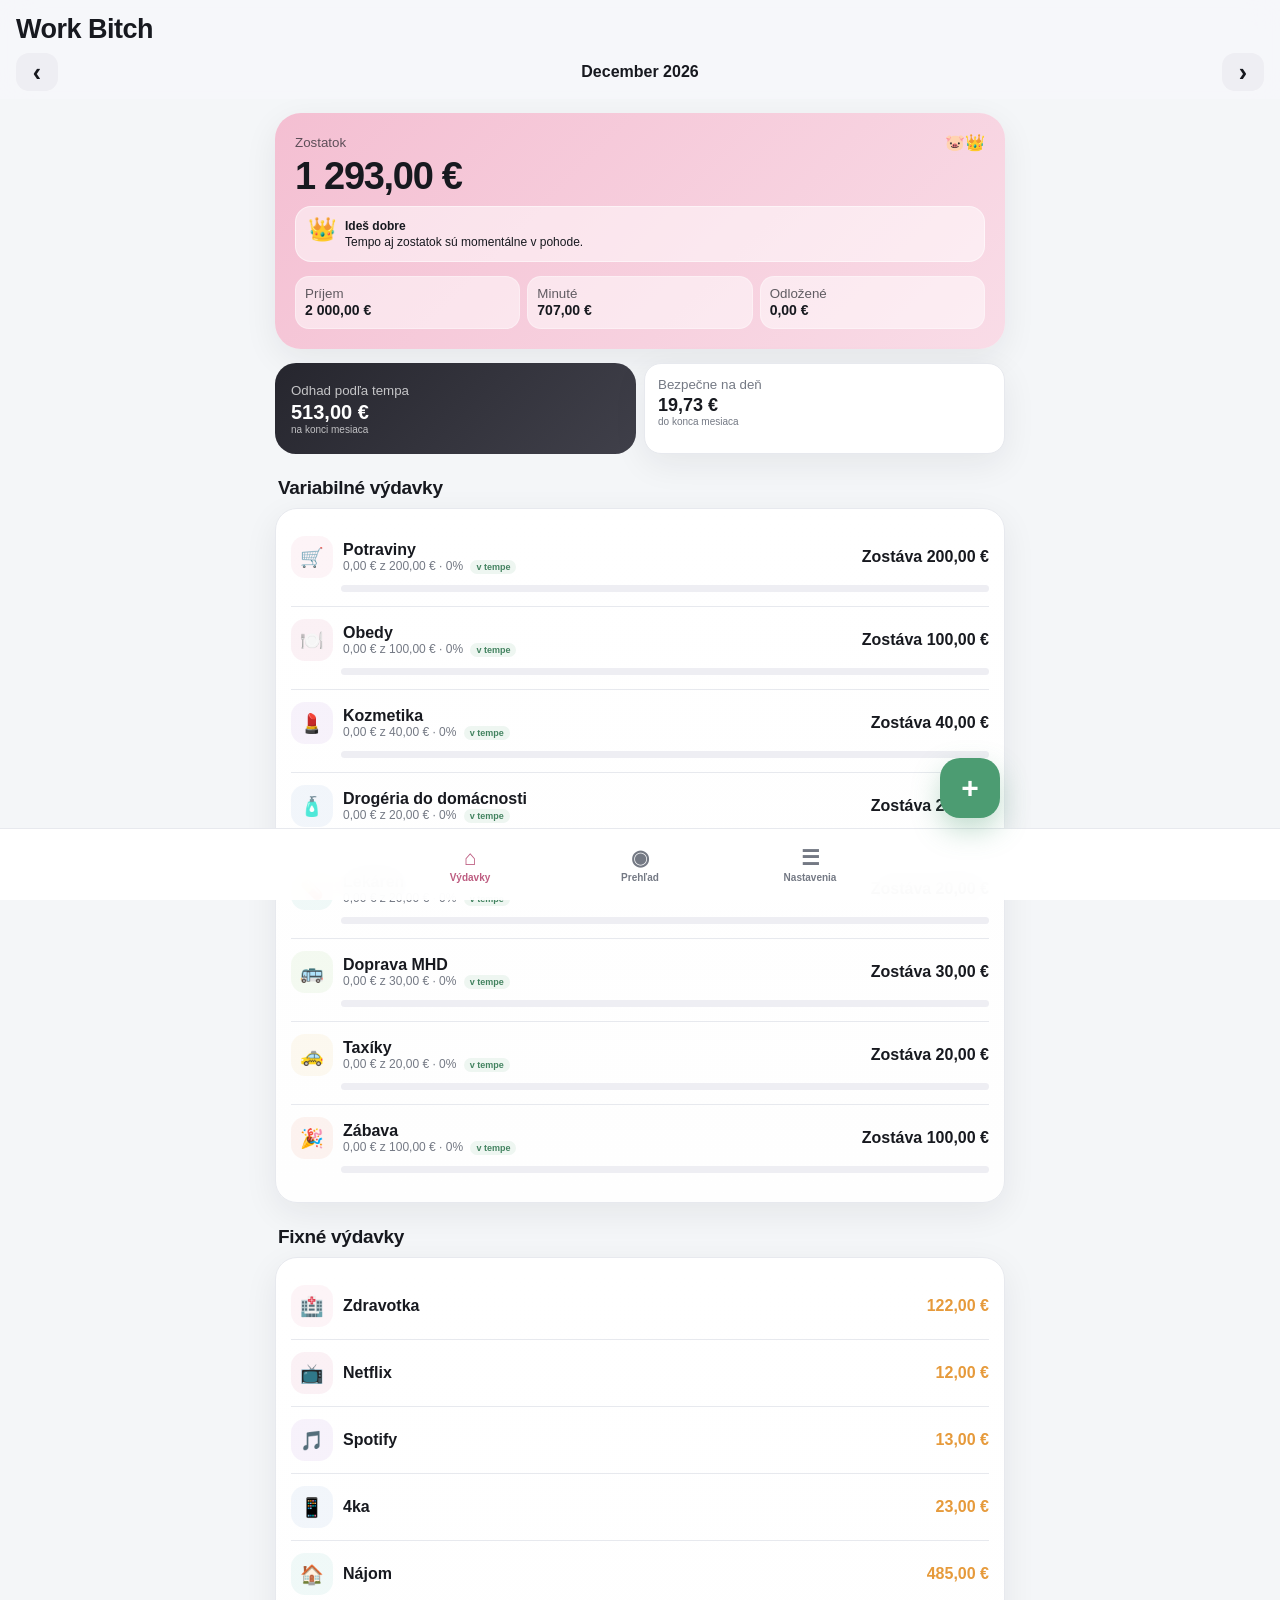
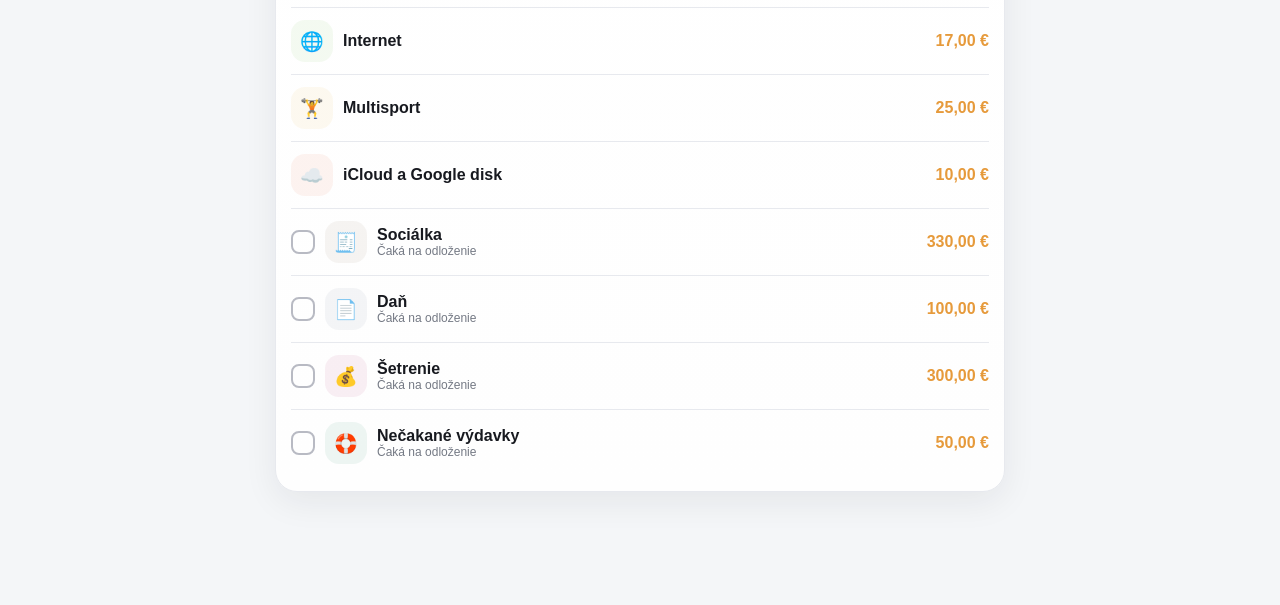
==== commit 52ddf3aa: "Add files via upload" ====
--- a/index.html
+++ b/index.html
@@ -1,8 +1,13 @@
 <!doctype html>
-<html lang="sk"><head><meta charset="utf-8"><meta name="viewport" content="width=device-width,initial-scale=1,viewport-fit=cover"><meta name="theme-color" content="#efb7cb"><meta name="apple-mobile-web-app-capable" content="yes"><meta name="apple-mobile-web-app-status-bar-style" content="default"><meta name="apple-mobile-web-app-title" content="Work Bitch"><link rel="manifest" href="./manifest.json?v=10"><title>Work Bitch</title>
+<html lang="sk"><head><meta charset="utf-8"><meta name="viewport" content="width=device-width,initial-scale=1,viewport-fit=cover"><meta name="theme-color" content="#efb7cb"><meta name="apple-mobile-web-app-capable" content="yes"><meta name="apple-mobile-web-app-status-bar-style" content="default"><meta name="apple-mobile-web-app-title" content="Work Bitch"><link rel="manifest" href="./manifest.json?v=11"><link rel="apple-touch-icon" href="./icon-192.png?v=11"><title>Work Bitch</title>
 <style>
 :root{--pink:#efb7cb;--pink2:#fff0f6;--rose:#bd5c80;--bg:#f4f6f8;--card:#fff;--line:#e7e9ee;--text:#17191f;--muted:#747984;--red:#d94b59;--orange:#e69a3b;--green:#4c9c72;--dark:#222229;--shadow:0 10px 34px rgba(28,34,45,.07)}*{box-sizing:border-box}html{background:var(--bg)}body{margin:0;background:var(--bg);font-family:-apple-system,BlinkMacSystemFont,"Segoe UI",sans-serif;color:var(--text);padding:0 0 calc(92px + env(safe-area-inset-bottom));-webkit-tap-highlight-color:transparent}button,input,select{font:inherit}button{border:0;border-radius:13px;padding:10px 13px;font-weight:700;background:#eeeef3;color:var(--text);cursor:pointer}button:active{transform:scale(.98)}header{position:sticky;top:0;z-index:8;background:#f7f7fae8;backdrop-filter:blur(16px);padding:calc(14px + env(safe-area-inset-top)) 16px 8px}h1{margin:0;font-size:27px;letter-spacing:-.5px}.monthnav{display:flex;justify-content:space-between;align-items:center;margin-top:8px}.monthnav button{width:42px;height:38px;padding:0;font-size:25px}.monthname{font-weight:800}main{padding:8px 15px;max-width:760px;margin:auto}.hero{background:linear-gradient(135deg,#f4bfd2,#f9dce7);border-radius:26px;padding:20px;margin:6px 0 14px;box-shadow:var(--shadow);animation:rise .28s ease}.hero small{opacity:.68}.amount{font-size:38px;font-weight:850;letter-spacing:-1.3px;margin:3px 0 15px}.stats{display:grid;grid-template-columns:repeat(3,1fr);gap:7px}.stat{background:#ffffff82;border:1px solid #ffffff55;border-radius:14px;padding:9px}.stat small{display:block}.stat b{font-size:14px}.insightgrid{display:grid;grid-template-columns:1fr 1fr;gap:8px;margin-bottom:14px}.insight{background:#fff;border:1px solid var(--line);border-radius:17px;padding:13px;box-shadow:var(--shadow)}.insight small{display:block;color:var(--muted);margin-bottom:3px}.title{font-size:19px;font-weight:850;letter-spacing:-.3px;margin:23px 3px 9px}.subtitle{font-size:13px;color:var(--muted);margin:-4px 3px 10px}.card{background:linear-gradient(180deg,#fff,#fefefe);border:1px solid var(--line);border-radius:22px;padding:15px;margin-bottom:13px;box-shadow:var(--shadow)}.row{display:flex;justify-content:space-between;align-items:center;gap:10px}.catrow,.tx,.manage{padding:12px 0;border-bottom:1px solid var(--line)}.catrow:last-child,.tx:last-child,.manage:last-child{border-bottom:0}.cat{display:flex;align-items:center;gap:10px;min-width:0}.cat>div:last-child{min-width:0}.ico{width:42px;height:42px;border-radius:14px;display:grid;place-items:center;font-size:19px;flex:none;background:var(--pink2)}.small{font-size:12px}.tiny{font-size:10px}.muted{color:var(--muted)}.red{color:var(--red)!important}.orange{color:var(--orange)!important}.green{color:var(--green)!important}.bar{height:7px;background:#eeeef3;border-radius:9px;overflow:hidden;margin:7px 0 2px 50px}.fill{height:100%;border-radius:9px;transition:width .45s ease;background:var(--rose)}.fill.warn{background:var(--orange)}.fill.over{background:var(--red)}.primary{background:var(--dark);color:#fff}.danger{color:var(--red);background:#fff0f2}.wide{width:100%}.ghost{background:#fff;border:1px solid var(--line)}.fab{position:fixed;right:18px;bottom:calc(82px + env(safe-area-inset-bottom));width:60px;height:60px;border-radius:20px;background:var(--green);color:#fff;font-size:30px;z-index:10;box-shadow:0 12px 28px rgba(76,156,114,.34)}.checkbox{width:24px;height:24px;border:2px solid #b8bac3;border-radius:8px;display:grid;place-items:center;flex:none;transition:.18s}.checkbox.checked{background:#d48eaa;border-color:#d48eaa;color:#fff;transform:scale(1.05)}.savedrow{opacity:.66}nav{position:fixed;bottom:0;left:0;right:0;height:calc(72px + env(safe-area-inset-bottom));padding-bottom:env(safe-area-inset-bottom);background:#fffffff2;border-top:1px solid var(--line);display:flex;justify-content:space-around;z-index:9;backdrop-filter:blur(16px)}nav button{background:none;color:var(--muted);font-size:10px;border-radius:0;min-width:80px}nav button.active{color:var(--rose)}nav span{display:block;font-size:21px;margin-bottom:2px}.modal{display:none;position:fixed;inset:0;background:#0007;align-items:flex-end;z-index:20}.modal.open{display:flex}.sheet{width:100%;max-height:92vh;overflow:auto;background:#fff;border-radius:27px 27px 0 0;padding:20px 18px calc(30px + env(safe-area-inset-bottom));animation:sheet .22s ease}.input,select{width:100%;padding:13px;border:1px solid var(--line);border-radius:13px;font-size:16px;margin:5px 0 11px;background:#fafafd;color:var(--text)}label.field{display:block;font-size:12px;color:var(--muted);margin-top:7px}.filters{display:grid;grid-template-columns:1fr 1fr;gap:8px}.notice{background:var(--pink2);padding:12px;border-radius:14px;font-size:12px;color:#6e5260;margin-bottom:11px}.empty{text-align:center;padding:25px;color:var(--muted)}canvas{display:block;width:100%;height:auto}.legend{display:flex;flex-wrap:wrap;gap:6px;margin-top:10px}.pill{font-size:11px;padding:7px 9px;border-radius:999px}.subbadge{display:inline-flex;align-items:center;background:#f2f4f7;color:#69707c;border-radius:999px;padding:4px 8px;font-size:10px;margin:3px 4px 0 0}.catmeta{display:flex;gap:4px;align-items:center;flex-wrap:wrap;margin-top:2px}.sectioncap{font-size:11px;text-transform:uppercase;letter-spacing:.08em;color:#969ba5;font-weight:800;margin:14px 4px 6px}.tag{display:inline-flex;align-items:center;gap:4px;background:#f0edf8;color:#62587a;border-radius:999px;padding:4px 7px;font-size:10px;margin:2px 3px 0 0}.quick{display:flex;gap:7px;overflow:auto;padding-bottom:4px}.quick button{white-space:nowrap}.undo{display:none;position:fixed;left:16px;right:16px;bottom:calc(82px + env(safe-area-inset-bottom));background:#222229;color:#fff;padding:12px 14px;border-radius:15px;z-index:30;box-shadow:var(--shadow)}.undo.show{display:flex;justify-content:space-between;align-items:center}.undo button{padding:6px 8px}.lock{display:none;position:fixed;inset:0;background:var(--bg);z-index:50;align-items:center;justify-content:center;padding:24px}.lock.show{display:flex}.lockbox{width:100%;max-width:360px;background:#fff;touch-action:manipulation;-webkit-user-select:none;user-select:none;border:1px solid var(--line);border-radius:25px;padding:22px;text-align:center;box-shadow:var(--shadow)}.pinDots{font-size:32px;letter-spacing:10px;margin:14px}.keypad{display:grid;grid-template-columns:repeat(3,1fr);gap:9px}.keypad button{font-size:20px;padding:15px;touch-action:manipulation;-webkit-user-select:none;user-select:none}.lockicon{font-size:48px;color:var(--rose);margin-bottom:5px;transition:.3s}.lockicon.unlock{transform:scale(1.16) rotate(-8deg)}.settingsHero{background:linear-gradient(135deg,#fff0f6,#f7d9e5);border:1px solid #f2d3df;border-radius:25px;padding:18px;margin:5px 0 16px;display:flex;align-items:center;gap:13px;box-shadow:var(--shadow)}.brandpig{width:58px;height:58px;border-radius:19px;background:#e99fbd;display:grid;place-items:center;font-size:32px}.settingsGroup{margin:18px 0 8px;font-size:12px;text-transform:uppercase;letter-spacing:.09em;color:#9a7182;font-weight:850}.settingItem{padding:12px 0;border-bottom:1px solid var(--line)}.settingItem:last-child{border-bottom:0}.settingHead{display:flex;gap:10px;align-items:center;margin-bottom:5px}.settingIcon{width:35px;height:35px;border-radius:11px;background:var(--pink2);display:grid;place-items:center}.toggle{accent-color:var(--rose);width:20px;height:20px}.confetti{position:fixed;inset:0;pointer-events:none;z-index:60;overflow:hidden}.confetti i{position:absolute;top:-20px;font-style:normal;animation:fall 1.8s ease-in forwards}.metricgrid{display:grid;grid-template-columns:1fr 1fr;gap:8px}.metric{background:#fff;border:1px solid var(--line);border-radius:17px;padding:13px}.metric span{display:block;color:var(--muted);font-size:11px;margin-bottom:4px}.metric b{font-size:17px}.rank{display:flex;align-items:center;gap:10px}.ranknum{width:28px;height:28px;border-radius:10px;background:var(--pink2);display:grid;place-items:center;font-size:12px;font-weight:800}.chartbox{height:190px}.calendar{display:grid;grid-template-columns:repeat(7,1fr);gap:5px}.dow{text-align:center;color:var(--muted);font-size:10px;padding:4px 0}.day{min-height:55px;background:#fafafd;border:1px solid var(--line);border-radius:11px;padding:6px;font-size:11px;text-align:left}.day.emptyday{visibility:hidden}.day.today{outline:2px solid #e4a4bd}.day .dsum{font-size:9px;color:var(--rose);font-weight:800;margin-top:5px;overflow:hidden;text-overflow:ellipsis}.day.has{background:#fff4f8}.tagcard{border:1px solid var(--line);border-radius:16px;padding:12px;margin:8px 0}.tagbar{display:flex;height:7px;border-radius:999px;overflow:hidden;background:#eee}.reorder{display:flex;gap:5px}.reorder button{padding:6px 9px}.colorgrid{display:grid;grid-template-columns:repeat(6,1fr);gap:7px;margin:7px 0 12px}.colorpick{height:34px;border-radius:10px;border:3px solid transparent}.colorpick.sel{border-color:#222}.switchrow{display:flex;justify-content:space-between;align-items:center;padding:9px 0}.forecast{background:linear-gradient(135deg,#26262e,#40404a);color:#fff;border-radius:21px;padding:16px;margin-bottom:12px}.forecast small{opacity:.72}.forecast strong{font-size:20px;display:block;margin-top:3px}.sectiontabs{display:flex;gap:7px;overflow:auto;margin-bottom:10px}.sectiontabs button.active{background:var(--dark);color:#fff}.toast{position:fixed;top:calc(14px + env(safe-area-inset-top));left:50%;transform:translateX(-50%) translateY(-80px);background:#222;color:#fff;padding:10px 14px;border-radius:13px;z-index:70;transition:.25s;white-space:nowrap;font-size:12px}.toast.show{transform:translateX(-50%) translateY(0)}
 @keyframes fall{to{transform:translateY(110vh) rotate(720deg);opacity:.9}}@keyframes rise{from{opacity:.5;transform:translateY(5px)}}@keyframes sheet{from{transform:translateY(35px);opacity:.8}}@media(min-width:700px){.fab{right:calc(50% - 360px)}nav{justify-content:center;gap:90px}}
+
+/* v11 premium interactions */
+.homeDuo{display:grid;grid-template-columns:1fr 1fr;gap:8px;margin:0 0 14px}.homeDuo .forecast,.homeDuo .insight{margin:0;min-height:91px}.homeDuo .forecast{display:flex;flex-direction:column;justify-content:center}.stat{position:relative;touch-action:manipulation}.stat.manual:after{content:'ručné';position:absolute;right:6px;top:5px;font-size:8px;text-transform:uppercase;letter-spacing:.05em;color:var(--rose);font-weight:800}.moneyStatus{display:flex;gap:8px;align-items:flex-start;margin:-7px 0 14px;padding:11px 12px;border-radius:16px;background:#ffffff80;border:1px solid #ffffff80;font-size:12px;line-height:1.35}.pigMood{font-size:23px;line-height:1}.pace{display:inline-flex;align-items:center;border-radius:999px;padding:2px 6px;font-size:9px;font-weight:800;margin-left:4px;background:#eef6f1;color:#438360}.pace.warn{background:#fff2df;color:#b6721e}.pace.over{background:#ffecef;color:#c44555}.insightsList{display:grid;gap:8px}.smartInsight{display:flex;gap:10px;align-items:flex-start;padding:12px;border:1px solid var(--line);border-radius:16px;background:var(--card)}.smartInsight .siIcon{font-size:21px;width:28px;text-align:center}.changeUp{color:var(--red)}.changeDown{color:var(--green)}.rangeTabs,.sectiontabs{display:flex;gap:6px;overflow:auto;scrollbar-width:none}.rangeTabs button,.sectiontabs button{white-space:nowrap}.rangeTabs button.active,.sectiontabs button.active{background:var(--dark);color:#fff}.wrapped{display:flex;overflow-x:auto;gap:12px;scroll-snap-type:x mandatory;padding:2px 1px 10px}.wrapCard{min-width:86%;scroll-snap-align:center;border-radius:26px;padding:22px;background:linear-gradient(145deg,#f7bfd3,#fbe8ef);box-shadow:var(--shadow);min-height:240px;display:flex;flex-direction:column;justify-content:space-between}.wrapCard.darkcard{background:linear-gradient(145deg,#25232b,#4a3542);color:#fff}.wrapBig{font-size:36px;font-weight:900;letter-spacing:-1px}.noSpend{position:relative}.noSpend:after{content:'👑';position:absolute;right:4px;top:3px;font-size:11px}.heat1{background:#fff7fa}.heat2{background:#fde8f0}.heat3{background:#f9cfdf}.heat4{background:#efabc5}.tagDetailBars .row{padding:8px 0;border-bottom:1px solid var(--line)}.repeatBtn{background:#eef7f1;color:#3c7b59}.splitBox{display:none;border:1px dashed #d9bcc7;background:#fff8fb;border-radius:16px;padding:10px;margin:4px 0 12px}.splitBox.show{display:block}.splitRow{display:grid;grid-template-columns:1fr 1.25fr auto;gap:6px;align-items:center}.splitRow .input,.splitRow select{margin:3px 0}.searchTotal{padding:10px 12px;border-radius:14px;background:var(--pink2);margin-bottom:9px}.privacyMask{letter-spacing:.08em}.themePreview{display:grid;grid-template-columns:repeat(3,1fr);gap:7px}.themeBtn{border:2px solid transparent;padding:10px 5px;text-align:center;background:#f5f5f7}.themeBtn.sel{border-color:var(--rose)}.themeDot{width:27px;height:27px;border-radius:9px;margin:0 auto 5px}.appearanceRow{display:grid;grid-template-columns:repeat(3,1fr);gap:6px}.appearanceRow button.sel{background:var(--dark);color:#fff}.brandMini{display:inline-flex;align-items:center;gap:5px;color:var(--rose);font-weight:800}.swipeHint{font-size:9px;color:var(--muted);margin-top:2px}.day.noSpend .dsum{color:#9c7b35}.overviewHead{display:flex;align-items:center;justify-content:space-between;gap:10px}.overviewHead .title{margin-right:auto}.searchIcon{width:40px;height:40px;border-radius:13px;background:#fff;border:1px solid var(--line)}
+body[data-theme="clean"]{--pink:#dbe8d5;--pink2:#f2f7ef;--rose:#708b68;--green:#638a71;--orange:#c18c4a}body[data-theme="midnight"]{--pink:#d2a7bf;--pink2:#efe2ea;--rose:#c86e9d;--green:#70a886;--orange:#d4a35b}body[data-dark="1"]{--bg:#17171c;--card:#222229;--line:#34343e;--text:#f5f3f6;--muted:#aaa5af;--dark:#f3edf1;--pink2:#352630;--shadow:0 10px 34px rgba(0,0,0,.22)}body[data-dark="1"] header{background:#17171ce8}body[data-dark="1"] nav{background:#1d1d23f2}body[data-dark="1"] .card,body[data-dark="1"] .metric,body[data-dark="1"] .insight,body[data-dark="1"] .smartInsight{background:#222229}body[data-dark="1"] .hero{background:linear-gradient(135deg,#4a2f3d,#6c4052)}body[data-dark="1"] .stat,body[data-dark="1"] .moneyStatus{background:#ffffff12;border-color:#ffffff14}body[data-dark="1"] .sheet{background:#202027}body[data-dark="1"] .input,body[data-dark="1"] select{background:#292931;color:#fff;border-color:#3a3a44}body[data-dark="1"] .day{background:#25252c}body[data-dark="1"] .day.has{background:#392832}body[data-dark="1"] .forecast{background:linear-gradient(135deg,#2e2932,#453440)}body[data-dark="1"] .ghost{background:#292931;color:#f5f3f6}body[data-dark="1"] .wrapCard{background:linear-gradient(145deg,#593748,#3d2934)}
+@media(max-width:420px){.homeDuo{gap:6px}.homeDuo .forecast,.homeDuo .insight{padding:11px}.homeDuo strong,.homeDuo b{font-size:14px}.stats{gap:5px}.stat{padding:8px 6px}.stat b{font-size:13px}.splitRow{grid-template-columns:.8fr 1fr auto}.wrapCard{min-width:91%}}
 </style></head><body>
 <header><h1>Work Bitch</h1><div class="monthnav"><button onclick="shiftMonth(-1)">‹</button><div id="monthName" class="monthname"></div><button onclick="shiftMonth(1)">›</button></div></header><main id="app"></main><button class="fab" onclick="openExpense()">+</button>
 <nav><button class="active" onclick="tab='home';nav(this);render()"><span>⌂</span>Výdavky</button><button onclick="tab='overview';nav(this);render()"><span>◉</span>Prehľad</button><button onclick="tab='settings';nav(this);render()"><span>☰</span>Nastavenia</button></nav>
@@ -15,51 +20,71 @@
 let s;try{s=raw?JSON.parse(raw):null}catch(_){s=null}
 if(!s)s={defaultIncome:2000,cats:D,months:{},quick:[],pin:'',lockAfter:0,tags:[],snapshots:[]};
 if(!Array.isArray(s.cats)||!s.cats.length)s.cats=D;
-const DEFAULT_SUBS={food:['Supermarket','Menší nákup','Pekáreň'],lunch:['Reštaurácia','Donáška','Káva'],beauty:['Pleť','Vlasy','Make-up'],drug:['Čistiace prostriedky','Pranie','Papierové potreby'],pharm:['Lieky','Vitamíny','Lekár'],mhd:['MHD','Vlak','Autobus'],taxi:['Taxi','Bolt / Uber'],fun:['Drink','Kino / kultúra','Event / festival']};s.cats.forEach((c,i)=>{if(!c.color)c.color=COLORS[i%COLORS.length];if(!c.bucket)c.bucket='spent';if(!Array.isArray(c.subcats))c.subcats=[];if(!c.subcats.length&&DEFAULT_SUBS[c.id])c.subcats=[...DEFAULT_SUBS[c.id]]});s.months=s.months||{};s.quick=s.quick||[];s.tags=s.tags||[];s.snapshots=s.snapshots||[];s.lockAfter=s.lockAfter??0;s.animations=s.animations!==false;s.confetti=s.confetti!==false;s.appearance=s.appearance||'auto';
-Object.values(s.months).forEach(m=>{m.expenses=m.expenses||[];m.savedChecks=m.savedChecks||{};m.expenses.forEach(x=>{x.tags=x.tags||[];x.subcat=x.subcat||'';if(!x.ts)x.ts=new Date(x.date||Date.now()).getTime()})});
-let cur=new Date(),tab='home',filter='all',sort='newest',search='',period='month',customFrom='',customTo='',tagFilter='all',hold,lastDeleted=null,pinBuffer='',hiddenAt=0,overviewSection='summary',snapshotTimer=null;
-const $=id=>document.getElementById(id),euro=n=>new Intl.NumberFormat('sk-SK',{style:'currency',currency:'EUR'}).format(Number(n)||0),esc=x=>String(x??'').replace(/[&<>'"]/g,m=>({'&':'&amp;','<':'&lt;','>':'&gt;',"'":'&#39;','"':'&quot;'}[m])),K=(d=cur)=>d.getFullYear()+'-'+String(d.getMonth()+1).padStart(2,'0'),todayISO=()=>{let d=new Date();return d.getFullYear()+'-'+String(d.getMonth()+1).padStart(2,'0')+'-'+String(d.getDate()).padStart(2,'0')};
-function M(key=K()){if(!s.months[key])s.months[key]={income:s.defaultIncome,expenses:[],savedChecks:{}};return s.months[key]}function C(id){return s.cats.find(c=>c.id===id)}function persist(){localStorage.setItem(STORAGE,JSON.stringify(s))}function save(withSnapshot=true){persist();if(withSnapshot)scheduleSnapshot()}function scheduleSnapshot(){clearTimeout(snapshotTimer);snapshotTimer=setTimeout(()=>makeSnapshot('auto'),900)}function cleanState(){let o=JSON.parse(JSON.stringify(s));o.snapshots=[];return o}function makeSnapshot(reason='auto'){let data=JSON.stringify(cleanState()),last=s.snapshots[s.snapshots.length-1];if(last&&last.data===data)return;s.snapshots.push({id:Date.now(),at:Date.now(),reason,data});s.snapshots=s.snapshots.slice(-5);persist()}
-function fixedSpent(key=K()){return s.cats.filter(c=>c.type==='fixed'&&c.bucket==='spent').reduce((a,c)=>a+c.limit,0)}function saved(key=K()){let m=M(key);return s.cats.filter(c=>c.type==='fixed'&&c.bucket==='saved'&&m.savedChecks[c.id]).reduce((a,c)=>a+c.limit,0)}function pending(key=K()){let m=M(key);return s.cats.filter(c=>c.type==='fixed'&&c.bucket==='saved'&&!m.savedChecks[c.id]).reduce((a,c)=>a+c.limit,0)}function varSpent(key=K()){return M(key).expenses.reduce((a,x)=>a+x.amount,0)}function totalSpent(key=K()){return fixedSpent(key)+varSpent(key)}function remaining(key=K()){return M(key).income-totalSpent(key)-saved(key)}function safeAvailable(key=K()){return remaining(key)-pending(key)}function spent(id,key=K()){let c=C(id);if(!c)return 0;return c.type==='fixed'?c.limit:M(key).expenses.filter(x=>x.cat===id).reduce((a,x)=>a+x.amount,0)}
-function nav(b){document.querySelectorAll('nav button').forEach(x=>x.classList.remove('active'));b.classList.add('active')}function shiftMonth(n){cur=new Date(cur.getFullYear(),cur.getMonth()+n,1);filter='all';tagFilter='all';search='';render()}function label(){return new Intl.DateTimeFormat('sk-SK',{month:'long',year:'numeric'}).format(cur).replace(/^./,x=>x.toUpperCase())}function daysInMonth(d=cur){return new Date(d.getFullYear(),d.getMonth()+1,0).getDate()}function dayProgress(){let n=new Date();if(n.getFullYear()!==cur.getFullYear()||n.getMonth()!==cur.getMonth())return daysInMonth();return Math.max(1,n.getDate())}function daysLeft(){let n=new Date();return n.getFullYear()===cur.getFullYear()&&n.getMonth()===cur.getMonth()?Math.max(1,daysInMonth()-n.getDate()+1):daysInMonth()}function projection(){let actual=varSpent(),elapsed=dayProgress(),dim=daysInMonth(),projectedVar=actual/Math.max(1,elapsed)*dim,forecastTotal=fixedSpent()+projectedVar+pending()+saved(),forecastRemain=M().income-forecastTotal;return {projectedVar,forecastTotal,forecastRemain}}function render(){let mn=$('monthName');if(mn)mn.textContent=label();let fn=({home,overview,settings}[tab]||home);fn();save(false)}
+const DEFAULT_SUBS={food:['Supermarket','Menší nákup','Pekáreň'],lunch:['Reštaurácia','Donáška','Káva'],beauty:['Pleť','Vlasy','Make-up'],drug:['Čistiace prostriedky','Pranie','Papierové potreby'],pharm:['Lieky','Vitamíny','Lekár'],mhd:['MHD','Vlak','Autobus'],taxi:['Taxi','Bolt / Uber'],fun:['Drink','Kino / kultúra','Event / festival']};s.cats.forEach((c,i)=>{if(!c.color)c.color=COLORS[i%COLORS.length];if(!c.bucket)c.bucket='spent';if(!Array.isArray(c.subcats))c.subcats=[];if(!c.subcats.length&&DEFAULT_SUBS[c.id])c.subcats=[...DEFAULT_SUBS[c.id]]});s.months=s.months||{};s.quick=s.quick||[];s.tags=s.tags||[];s.snapshots=s.snapshots||[];s.lockAfter=s.lockAfter??0;s.animations=s.animations!==false;s.confetti=s.confetti!==false;s.appearance=s.appearance||'auto';s.theme=s.theme||'work';s.personality=s.personality||'boss';s.privacyMode=!!s.privacyMode;s.manualTotals=s.manualTotals||{};
+Object.values(s.months).forEach(m=>{m.expenses=m.expenses||[];m.savedChecks=m.savedChecks||{};m.manualTotals=m.manualTotals||{};m.expenses.forEach(x=>{x.tags=x.tags||[];x.subcat=x.subcat||'';if(!x.ts)x.ts=new Date(x.date||Date.now()).getTime()})});
+let cur=new Date(),tab='home',filter='all',sort='newest',search='',period='month',customFrom='',customTo='',tagFilter='all',hold,lastDeleted=null,pinBuffer='',hiddenAt=0,overviewSection='summary',snapshotTimer=null,chartRange=6,pieSlices=[],swipeX=0,suppressClickUntil=0;
+const $=id=>document.getElementById(id),euro=n=>s&&s.privacyMode?'•••• €':new Intl.NumberFormat('sk-SK',{style:'currency',currency:'EUR'}).format(Number(n)||0),esc=x=>String(x??'').replace(/[&<>'"]/g,m=>({'&':'&amp;','<':'&lt;','>':'&gt;',"'":'&#39;','"':'&quot;'}[m])),K=(d=cur)=>d.getFullYear()+'-'+String(d.getMonth()+1).padStart(2,'0'),todayISO=()=>{let d=new Date();return d.getFullYear()+'-'+String(d.getMonth()+1).padStart(2,'0')+'-'+String(d.getDate()).padStart(2,'0')};
+function M(key=K()){if(!s.months[key])s.months[key]={income:s.defaultIncome,expenses:[],savedChecks:{},manualTotals:{}};s.months[key].manualTotals=s.months[key].manualTotals||{};return s.months[key]}function C(id){return s.cats.find(c=>c.id===id)}function persist(){localStorage.setItem(STORAGE,JSON.stringify(s))}function save(withSnapshot=true){persist();if(withSnapshot)scheduleSnapshot()}function scheduleSnapshot(){clearTimeout(snapshotTimer);snapshotTimer=setTimeout(()=>makeSnapshot('auto'),900)}function cleanState(){let o=JSON.parse(JSON.stringify(s));o.snapshots=[];return o}function makeSnapshot(reason='auto'){let data=JSON.stringify(cleanState()),last=s.snapshots[s.snapshots.length-1];if(last&&last.data===data)return;s.snapshots.push({id:Date.now(),at:Date.now(),reason,data});s.snapshots=s.snapshots.slice(-5);persist()}
+function fixedSpent(key=K()){return s.cats.filter(c=>c.type==='fixed'&&c.bucket==='spent').reduce((a,c)=>a+c.limit,0)}function saved(key=K()){let m=M(key),actual=s.cats.filter(c=>c.type==='fixed'&&c.bucket==='saved'&&m.savedChecks[c.id]).reduce((a,c)=>a+c.limit,0);return Math.max(0,actual+Number(m.manualTotals?.savedAdj||0))}function pending(key=K()){let target=s.cats.filter(c=>c.type==='fixed'&&c.bucket==='saved').reduce((a,c)=>a+c.limit,0);return Math.max(0,target-saved(key))}function varSpent(key=K()){return M(key).expenses.reduce((a,x)=>a+x.amount,0)}function totalSpent(key=K()){let actual=fixedSpent(key)+varSpent(key),m=M(key);return Math.max(0,actual+Number(m.manualTotals?.spentAdj||0))}function remaining(key=K()){return M(key).income-totalSpent(key)-saved(key)}function safeAvailable(key=K()){return remaining(key)-pending(key)}function spent(id,key=K()){let c=C(id);if(!c)return 0;return c.type==='fixed'?c.limit:M(key).expenses.filter(x=>x.cat===id).reduce((a,x)=>a+x.amount,0)}
+function nav(b){document.querySelectorAll('nav button').forEach(x=>x.classList.remove('active'));b.classList.add('active')}function shiftMonth(n){cur=new Date(cur.getFullYear(),cur.getMonth()+n,1);filter='all';tagFilter='all';search='';render()}function label(){return new Intl.DateTimeFormat('sk-SK',{month:'long',year:'numeric'}).format(cur).replace(/^./,x=>x.toUpperCase())}function daysInMonth(d=cur){return new Date(d.getFullYear(),d.getMonth()+1,0).getDate()}function dayProgress(){let n=new Date();if(n.getFullYear()!==cur.getFullYear()||n.getMonth()!==cur.getMonth())return daysInMonth();return Math.max(1,n.getDate())}function daysLeft(){let n=new Date();return n.getFullYear()===cur.getFullYear()&&n.getMonth()===cur.getMonth()?Math.max(1,daysInMonth()-n.getDate()+1):daysInMonth()}function projection(){let elapsed=dayProgress(),dim=daysInMonth(),manualBase=Math.max(0,totalSpent()-fixedSpent()),projectedVar=manualBase/Math.max(1,elapsed)*dim,forecastTotal=fixedSpent()+projectedVar+pending()+saved(),forecastRemain=M().income-forecastTotal;return {projectedVar,forecastTotal,forecastRemain}}function render(){applyAppearance();let mn=$('monthName');if(mn)mn.textContent=label();let fn=({home,overview,settings}[tab]||home);fn();save(false)}
 function ico(c){return `<div class="ico" style="background:${c.color}28">${c.icon}</div>`}
 function askEditCat(id){if(confirm('Upraviť?'))editCat(id)}
-function catRows(t){let cats=s.cats.filter(c=>c.type===t);if(t==='fixed')cats=cats.sort((a,b)=>(a.bucket==='saved')-(b.bucket==='saved'));return cats.map(c=>{let sp=spent(c.id),r=c.limit?sp/c.limit:0,sv=c.bucket==='saved',ch=M().savedChecks[c.id],over=r>1,bar=over?'over':r>=.75?'warn':'';return `<div class="catrow ${sv&&ch?'savedrow':''}" ontouchstart="hold=setTimeout(()=>askEditCat('${c.id}'),900)" ontouchend="clearTimeout(hold)" ontouchmove="clearTimeout(hold)" oncontextmenu="event.preventDefault();askEditCat('${c.id}')"><div class="row"><div class="cat">${sv?`<div class="checkbox ${ch?'checked':''}" onclick="event.stopPropagation();toggleSaved('${c.id}')">${ch?'✓':''}</div>`:''}${ico(c)}<div><b>${esc(c.name)}</b>${t==='variable'?`<div class="small muted">Minuté ${euro(sp)} z ${euro(c.limit)} · ${c.limit?Math.round(r*100):0}%</div>`:sv?`<div class="small muted">${ch?'✓ Odložené':'Čaká na odloženie'}</div>`:''}</div></div><b class="${t==='fixed'?'orange':over?'red':r>=.75?'orange':''}">${t==='fixed'?euro(c.limit):(over?'− '+euro(sp-c.limit):'Zostáva '+euro(Math.max(0,c.limit-sp)))}</b></div>${t==='variable'?`<div class="bar"><div class="fill ${bar}" style="background:${bar?'':c.color};width:${Math.min(100,r*100||0)}%"></div></div>`:''}</div>`}).join('')||'<div class="empty">Žiadne kategórie.</div>'}
+function catRows(t){let cats=s.cats.filter(c=>c.type===t);if(t==='fixed')cats=cats.sort((a,b)=>(a.bucket==='saved')-(b.bucket==='saved'));return cats.map(c=>{let sp=spent(c.id),r=c.limit?sp/c.limit:0,sv=c.bucket==='saved',ch=M().savedChecks[c.id],over=r>1,bar=over?'over':r>=.75?'warn':'',pace='';if(t==='variable'&&K()===K(new Date())&&c.limit){let time=dayProgress()/daysInMonth();pace=r>1?'over':r>time+.15?'warn':'ok';}return `<div class="catrow ${sv&&ch?'savedrow':''}" ontouchstart="hold=setTimeout(()=>askEditCat('${c.id}'),1150)" ontouchend="clearTimeout(hold)" ontouchmove="clearTimeout(hold)" oncontextmenu="event.preventDefault();askEditCat('${c.id}')"><div class="row"><div class="cat">${sv?`<div class="checkbox ${ch?'checked':''}" onclick="event.stopPropagation();toggleSaved('${c.id}')">${ch?'✓':''}</div>`:''}${ico(c)}<div><b>${esc(c.name)}</b>${t==='variable'?`<div class="small muted">${euro(sp)} z ${euro(c.limit)} · ${c.limit?Math.round(r*100):0}%${pace?` <span class="pace ${pace==='ok'?'':pace}">${pace==='ok'?'v tempe':pace==='warn'?'rýchlejšie':'nad limitom'}</span>`:''}</div>`:sv?`<div class="small muted">${ch?'✓ Odložené':'Čaká na odloženie'}</div>`:''}</div></div><b class="${t==='fixed'?'orange':over?'red':r>=.75?'orange':''}">${t==='fixed'?euro(c.limit):(over?'− '+euro(sp-c.limit):'Zostáva '+euro(Math.max(0,c.limit-sp)))}</b></div>${t==='variable'?`<div class="bar"><div class="fill ${bar}" style="background:${bar?'':c.color};width:${Math.min(100,r*100||0)}%"></div></div>`:''}</div>`}).join('')||'<div class="empty">Žiadne kategórie.</div>'}
 function celebrate(){if(s.confetti===false)return;let box=document.createElement('div');box.className='confetti';for(let i=0;i<26;i++){let e=document.createElement('i');e.textContent=['✨','💗','👑','•'][i%4];e.style.left=(Math.random()*100)+'%';e.style.animationDelay=(Math.random()*.35)+'s';e.style.fontSize=(10+Math.random()*14)+'px';box.appendChild(e)}document.body.appendChild(box);setTimeout(()=>box.remove(),2300)}
 function toggleSaved(id){let before=s.cats.filter(c=>c.type==='fixed'&&c.bucket==='saved').every(c=>M().savedChecks[c.id]);M().savedChecks[id]=!M().savedChecks[id];let after=s.cats.filter(c=>c.type==='fixed'&&c.bucket==='saved').every(c=>M().savedChecks[c.id]);save();render();if(!before&&after)celebrate()}
-function home(){let p=projection();$('app').innerHTML=`<div class="hero" ontouchstart="hold=setTimeout(editIncome,900)" ontouchend="clearTimeout(hold)" oncontextmenu="event.preventDefault();editIncome()"><small>Zostatok</small><div class="amount">${euro(remaining())}</div><div class="stats"><div class="stat"><small>Príjem</small><b>${euro(M().income)}</b></div><div class="stat"><small>Minuté</small><b>${euro(totalSpent())}</b></div><div class="stat"><small>Odložené</small><b>${euro(saved())}</b></div></div></div><div class="insightgrid" style="grid-template-columns:1fr"><div class="insight"><small>Bezpečne na deň</small><b>${euro(Math.max(0,safeAvailable()/daysLeft()))}</b></div></div><div class="forecast"><small>Odhad podľa doterajšieho tempa</small><strong>${euro(p.forecastRemain)} na konci mesiaca</strong><div class="small" style="opacity:.72;margin-top:5px">Odhad výdavkov spolu: ${euro(p.forecastTotal)}</div></div><div class="title">Variabilné výdavky</div><div class="card">${catRows('variable')}</div><div class="title">Fixné výdavky</div><div class="subtitle">Pravidelné mesačné záväzky a odkladanie</div><div class="card">${catRows('fixed')}</div>`}
+function home(){let p=projection(),status=moneyStatus(),mt=M().manualTotals||{};$('app').innerHTML=`<div class="hero"><div class="row"><small>Zostatok</small><span class="brandMini">🐷👑</span></div><div class="amount">${euro(remaining())}</div><div class="moneyStatus"><span class="pigMood">${status.icon}</span><div><b>${esc(status.title)}</b><div>${esc(status.text)}</div></div></div><div class="stats"><div class="stat" ontouchstart="hold=setTimeout(()=>editMetric('income'),850)" ontouchend="clearTimeout(hold)" ontouchmove="clearTimeout(hold)" oncontextmenu="event.preventDefault();editMetric('income')"><small>Príjem</small><b>${euro(M().income)}</b></div><div class="stat ${Math.abs(mt.spentAdj||0)>.009?'manual':''}" ontouchstart="hold=setTimeout(()=>editMetric('spent'),850)" ontouchend="clearTimeout(hold)" ontouchmove="clearTimeout(hold)" oncontextmenu="event.preventDefault();editMetric('spent')"><small>Minuté</small><b>${euro(totalSpent())}</b></div><div class="stat ${Math.abs(mt.savedAdj||0)>.009?'manual':''}" ontouchstart="hold=setTimeout(()=>editMetric('saved'),850)" ontouchend="clearTimeout(hold)" ontouchmove="clearTimeout(hold)" oncontextmenu="event.preventDefault();editMetric('saved')"><small>Odložené</small><b>${euro(saved())}</b></div></div></div><div class="homeDuo"><div class="forecast"><small>Odhad podľa tempa</small><strong>${euro(p.forecastRemain)}</strong><div class="tiny" style="opacity:.7">na konci mesiaca</div></div><div class="insight"><small>Bezpečne na deň</small><b style="font-size:18px">${euro(Math.max(0,safeAvailable()/daysLeft()))}</b><div class="tiny muted">do konca mesiaca</div></div></div><div class="title">Variabilné výdavky</div><div class="card">${catRows('variable')}</div><div class="title">Fixné výdavky</div><div class="card">${catRows('fixed')}</div>`}
 function prevKey(){let d=new Date(cur.getFullYear(),cur.getMonth()-1,1);return K(d)}function avgDay(key=K()){let m=M(key),d=key===K(new Date())?new Date().getDate():new Date(+key.slice(0,4),+key.slice(5,7),0).getDate();return m.expenses.reduce((a,x)=>a+x.amount,0)/Math.max(1,d)}function expenseByDay(){let by={};M().expenses.forEach(x=>by[x.date]=(by[x.date]||0)+x.amount);return by}function topCats(){return s.cats.filter(c=>c.type==='variable').map(c=>({c,val:spent(c.id)})).filter(x=>x.val>0).sort((a,b)=>b.val-a.val).slice(0,3)}function biggestExpense(){return [...M().expenses].sort((a,b)=>b.amount-a.amount)[0]}function biggestDay(){let by=expenseByDay(),a=Object.entries(by).sort((a,b)=>b[1]-a[1])[0];return a?{date:a[0],amount:a[1]}:null}function comparison(){let a=varSpent(),b=varSpent(prevKey());return {a,b,diff:a-b,pct:b?((a-b)/b*100):0}}
-function sectionTabs(){return `<div class="sectiontabs"><button class="${overviewSection==='summary'?'active':''}" onclick="overviewSection='summary';overview()">Súhrn</button><button class="${overviewSection==='calendar'?'active':''}" onclick="overviewSection='calendar';overview()">Kalendár</button><button class="${overviewSection==='tags'?'active':''}" onclick="overviewSection='tags';overview()">Tagy</button><button class="${overviewSection==='transactions'?'active':''}" onclick="overviewSection='transactions';overview()">Výdavky</button></div>`}
-function overview(){$('app').innerHTML=`<div class="title">Prehľad</div>${sectionTabs()}<div id="overviewBody"></div>`;if(overviewSection==='summary')summaryView();if(overviewSection==='calendar')calendarView();if(overviewSection==='tags')tagsView();if(overviewSection==='transactions')transactionsView()}
-function summaryView(){let tc=topCats(),be=biggestExpense(),bd=biggestDay(),cmp=comparison(),p=projection(),dir=cmp.diff>0?'viac':'menej',cls=cmp.diff>0?'red':'green';$('overviewBody').innerHTML=`<div class="card"><div style="height:245px"><canvas id="pie" width="320" height="245"></canvas></div><div id="legend" class="legend"></div><div class="row"><b>Variabilné spolu</b><b>${euro(varSpent())}</b></div></div><div class="metricgrid"><div class="metric"><span>Priemer / deň</span><b>${euro(avgDay())}</b><div class="tiny muted">minulý mesiac ${euro(avgDay(prevKey()))}</div></div><div class="metric"><span>Oproti minulému mesiacu</span><b class="${cls}">${cmp.b?`${Math.abs(cmp.pct).toFixed(0)} % ${dir}`:'—'}</b><div class="tiny muted">${cmp.b?`${cmp.diff>=0?'+':''}${euro(cmp.diff)}`:'bez porovnania'}</div></div><div class="metric"><span>Najdrahší deň</span><b>${bd?euro(bd.amount):'—'}</b><div class="tiny muted">${bd?new Date(bd.date+'T12:00').toLocaleDateString('sk-SK'):'bez dát'}</div></div><div class="metric"><span>Najväčší výdavok</span><b>${be?euro(be.amount):'—'}</b><div class="tiny muted">${be?esc(be.note||C(be.cat)?.name):'bez dát'}</div></div></div><div class="title">TOP 3 kategórie</div><div class="card">${tc.length?tc.map((x,i)=>`<div class="row tx"><div class="rank"><div class="ranknum">${i+1}</div>${ico(x.c)}<b>${esc(x.c.name)}</b></div><b>${euro(x.val)}</b></div>`).join(''):'<div class="empty">Zatiaľ bez výdavkov.</div>'}</div><div class="title">Vývoj po mesiacoch</div><div class="card"><div class="chartbox"><canvas id="monthsChart" width="650" height="190"></canvas></div></div><div class="forecast"><small>Predikcia konca mesiaca</small><strong>${euro(p.forecastRemain)} zostatok</strong><div class="small" style="opacity:.72;margin-top:5px">Ak budeš pokračovať rovnakým tempom, variabilné výdavky budú približne ${euro(p.projectedVar)}.</div></div>`;drawPie();drawMonths()}
-function drawPie(){let cv=$('pie');if(!cv)return;let ctx=cv.getContext('2d'),v=s.cats.filter(c=>c.type==='variable'),vals=v.map(c=>spent(c.id)),tot=vals.reduce((a,b)=>a+b,0),cx=160,cy=112,r=92,inner=54;ctx.clearRect(0,0,320,245);if(!tot){ctx.fillStyle='#777';ctx.textAlign='center';ctx.font='14px -apple-system';ctx.fillText('Zatiaľ bez výdavkov',160,115);return}let st=-Math.PI/2;vals.forEach((x,i)=>{if(!x)return;let en=st+x/tot*Math.PI*2;ctx.beginPath();ctx.arc(cx,cy,r,st,en);ctx.arc(cx,cy,inner,en,st,true);ctx.closePath();ctx.fillStyle=v[i].color;ctx.fill();st=en});ctx.fillStyle='#17171d';ctx.textAlign='center';ctx.font='700 20px -apple-system';ctx.fillText(euro(tot),cx,cy+3);ctx.fillStyle='#777';ctx.font='11px -apple-system';ctx.fillText('variabilné',cx,cy+20);$('legend').innerHTML=v.filter(c=>spent(c.id)>0).map(c=>`<button class="pill" style="background:${c.color}30" onclick="filter='${c.id}';overviewSection='transactions';overview()">${c.icon} ${esc(c.name)}</button>`).join('')}
-function recentMonthKeys(){let a=[];for(let i=5;i>=0;i--){let d=new Date(cur.getFullYear(),cur.getMonth()-i,1);a.push(K(d))}return a}function drawMonths(){let cv=$('monthsChart');if(!cv)return;let ctx=cv.getContext('2d'),keys=recentMonthKeys(),vals=keys.map(k=>s.months[k]?varSpent(k):0),mx=Math.max(1,...vals),w=650,h=190,pad=30,bw=(w-pad*2)/keys.length*.58,gap=(w-pad*2)/keys.length;ctx.clearRect(0,0,w,h);ctx.strokeStyle='#ececf1';ctx.beginPath();ctx.moveTo(pad,155);ctx.lineTo(w-pad,155);ctx.stroke();vals.forEach((v,i)=>{let bh=v/mx*115,x=pad+i*gap+(gap-bw)/2,y=155-bh;ctx.fillStyle='#e5a0ba';ctx.beginPath();ctx.roundRect(x,y,bw,bh,7);ctx.fill();ctx.fillStyle='#777';ctx.textAlign='center';ctx.font='11px -apple-system';ctx.fillText(keys[i].slice(5),x+bw/2,174);if(v){ctx.fillStyle='#333';ctx.font='10px -apple-system';ctx.fillText(Math.round(v)+'€',x+bw/2,y-5)}})}
-function calendarView(){let first=new Date(cur.getFullYear(),cur.getMonth(),1),offset=(first.getDay()+6)%7,dim=daysInMonth(),by=expenseByDay(),cells='';for(let i=0;i<offset;i++)cells+='<div class="day emptyday"></div>';for(let d=1;d<=dim;d++){let ds=K()+'-'+String(d).padStart(2,'0'),sum=by[ds]||0,isToday=ds===todayISO();cells+=`<button class="day ${sum?'has':''} ${isToday?'today':''}" onclick="dayDetail('${ds}')"><b>${d}</b>${sum?`<div class="dsum">${euro(sum)}</div>`:''}</button>`}$('overviewBody').innerHTML=`<div class="card"><div class="calendar">${['Po','Ut','St','Št','Pi','So','Ne'].map(x=>`<div class="dow">${x}</div>`).join('')}${cells}</div></div><div class="notice">Klikni na deň a zobrazia sa všetky jeho výdavky.</div>`}
+function sectionTabs(){return `<div class="sectiontabs"><button class="${overviewSection==='summary'?'active':''}" onclick="overviewSection='summary';overview()">Súhrn</button><button class="${overviewSection==='calendar'?'active':''}" onclick="overviewSection='calendar';overview()">Kalendár</button><button class="${overviewSection==='tags'?'active':''}" onclick="overviewSection='tags';overview()">Tagy</button><button class="${overviewSection==='transactions'?'active':''}" onclick="overviewSection='transactions';overview()">Výdavky</button><button class="${overviewSection==='wrapped'?'active':''}" onclick="overviewSection='wrapped';overview()">Wrapped</button></div>`}
+function overview(){$('app').innerHTML=`<div class="overviewHead"><div class="title">Prehľad</div><button class="searchIcon" onclick="openGlobalSearch()">⌕</button></div>${sectionTabs()}<div id="overviewBody"></div>`;if(overviewSection==='summary')summaryView();if(overviewSection==='calendar')calendarView();if(overviewSection==='tags')tagsView();if(overviewSection==='transactions')transactionsView();if(overviewSection==='wrapped')wrappedView()}
+function summaryView(){let tc=topCats(),be=biggestExpense(),bd=biggestDay(),cmp=comparison(),p=projection(),dir=cmp.diff>0?'viac':'menej',cls=cmp.diff>0?'red':'green',ins=smartInsights(),changes=categoryChanges();$('overviewBody').innerHTML=`<div class="card"><div style="height:245px"><canvas id="pie" width="320" height="245"></canvas></div><div id="legend" class="legend"></div><div class="row"><b>Variabilné spolu</b><b>${euro(varSpent())}</b></div></div><div class="title">Work Bitch Insights</div><div class="insightsList">${ins.map(x=>`<div class="smartInsight"><div class="siIcon">${x.icon}</div><div><b>${esc(x.title)}</b><div class="small muted">${esc(x.text)}</div></div></div>`).join('')}</div><div class="metricgrid" style="margin-top:12px"><div class="metric"><span>Priemer / deň</span><b>${euro(avgDay())}</b><div class="tiny muted">minulý mesiac ${euro(avgDay(prevKey()))}</div></div><div class="metric"><span>Oproti minulému mesiacu</span><b class="${cls}">${cmp.b?`${Math.abs(cmp.pct).toFixed(0)} % ${dir}`:'—'}</b><div class="tiny muted">${cmp.b?`${cmp.diff>=0?'+':''}${euro(cmp.diff)}`:'bez porovnania'}</div></div><div class="metric"><span>Najdrahší deň</span><b>${bd?euro(bd.amount):'—'}</b><div class="tiny muted">${bd?new Date(bd.date+'T12:00').toLocaleDateString('sk-SK'):'bez dát'}</div></div><div class="metric"><span>Najväčší výdavok</span><b>${be?euro(be.amount):'—'}</b><div class="tiny muted">${be?esc(be.note||C(be.cat)?.name):'bez dát'}</div></div></div><div class="title">Čo sa zmenilo?</div><div class="card">${changes.length?changes.map(x=>`<div class="row tx"><div class="cat">${ico(x.c)}<div><b>${esc(x.c.name)}</b><div class="small muted">oproti minulému mesiacu</div></div></div><b class="${x.diff>0?'changeUp':'changeDown'}">${x.diff>0?'+':''}${euro(x.diff)}</b></div>`).join(''):'<div class="empty">Na porovnanie treba aspoň dva mesiace dát.</div>'}</div><div class="title">TOP 3 kategórie</div><div class="card">${tc.length?tc.map((x,i)=>`<div class="row tx"><div class="rank"><div class="ranknum">${i+1}</div>${ico(x.c)}<b>${esc(x.c.name)}</b></div><b>${euro(x.val)}</b></div>`).join(''):'<div class="empty">Zatiaľ bez výdavkov.</div>'}</div><div class="row"><div class="title">Vývoj po mesiacoch</div><div class="rangeTabs">${[3,6,12,99].map(n=>`<button class="${chartRange===n?'active':''}" onclick="chartRange=${n};summaryView()">${n===99?'Všetko':n+'M'}</button>`).join('')}</div></div><div class="card"><div class="chartbox"><canvas id="monthsChart" width="650" height="190"></canvas></div></div><div class="forecast"><small>Predikcia konca mesiaca</small><strong>${euro(p.forecastRemain)} zostatok</strong><div class="small" style="opacity:.72;margin-top:5px">Pri aktuálnom tempe budú variabilné výdavky približne ${euro(p.projectedVar)}.</div></div>`;drawPie();drawMonths()}
+function drawPie(){let cv=$('pie');if(!cv)return;let ctx=cv.getContext('2d'),v=s.cats.filter(c=>c.type==='variable'),vals=v.map(c=>spent(c.id)),tot=vals.reduce((a,b)=>a+b,0),cx=160,cy=112,r=92,inner=54;ctx.clearRect(0,0,320,245);pieSlices=[];if(!tot){ctx.fillStyle='#777';ctx.textAlign='center';ctx.font='14px -apple-system';ctx.fillText('Zatiaľ bez výdavkov',160,115);return}let st=-Math.PI/2;vals.forEach((x,i)=>{if(!x)return;let en=st+x/tot*Math.PI*2;pieSlices.push({st,en,id:v[i].id});ctx.beginPath();ctx.arc(cx,cy,r,st,en);ctx.arc(cx,cy,inner,en,st,true);ctx.closePath();ctx.fillStyle=v[i].color;ctx.fill();st=en});ctx.fillStyle=getComputedStyle(document.body).getPropertyValue('--text')||'#17171d';ctx.textAlign='center';ctx.font='700 20px -apple-system';ctx.fillText(euro(tot),cx,cy+3);ctx.fillStyle='#888';ctx.font='11px -apple-system';ctx.fillText('variabilné',cx,cy+20);cv.onclick=e=>{let b=cv.getBoundingClientRect(),x=(e.clientX-b.left)*320/b.width,y=(e.clientY-b.top)*245/b.height,dx=x-cx,dy=y-cy,dist=Math.hypot(dx,dy);if(dist<inner||dist>r)return;let a=Math.atan2(dy,dx);if(a< -Math.PI/2)a+=Math.PI*2;let q=pieSlices.find(z=>a>=z.st&&a<=z.en);if(q){filter=q.id;overviewSection='transactions';overview()}};$('legend').innerHTML=v.filter(c=>spent(c.id)>0).map(c=>`<button class="pill" style="background:${c.color}30" onclick="filter='${c.id}';overviewSection='transactions';overview()">${c.icon} ${esc(c.name)}</button>`).join('')}
+function recentMonthKeys(){if(chartRange===99){let keys=Object.keys(s.months).sort();return keys.length?keys:[K()]}let a=[];for(let i=chartRange-1;i>=0;i--){let d=new Date(cur.getFullYear(),cur.getMonth()-i,1);a.push(K(d))}return a}function drawMonths(){let cv=$('monthsChart');if(!cv)return;let ctx=cv.getContext('2d'),keys=recentMonthKeys(),vals=keys.map(k=>s.months[k]?varSpent(k):0),mx=Math.max(1,...vals),w=650,h=190,pad=30,bw=(w-pad*2)/keys.length*.58,gap=(w-pad*2)/keys.length;ctx.clearRect(0,0,w,h);ctx.strokeStyle='#ececf1';ctx.beginPath();ctx.moveTo(pad,155);ctx.lineTo(w-pad,155);ctx.stroke();vals.forEach((v,i)=>{let bh=v/mx*115,x=pad+i*gap+(gap-bw)/2,y=155-bh;ctx.fillStyle='#e5a0ba';ctx.beginPath();ctx.roundRect(x,y,bw,bh,7);ctx.fill();ctx.fillStyle='#777';ctx.textAlign='center';ctx.font='11px -apple-system';ctx.fillText(keys[i].slice(5),x+bw/2,174);if(v){ctx.fillStyle='#333';ctx.font='10px -apple-system';ctx.fillText(Math.round(v)+'€',x+bw/2,y-5)}})}
+function calendarView(){let first=new Date(cur.getFullYear(),cur.getMonth(),1),offset=(first.getDay()+6)%7,dim=daysInMonth(),by=expenseByDay(),vals=Object.values(by),mx=Math.max(1,...vals),cells='',today=todayISO(),monthHasData=(M().expenses||[]).length>0,noCount=0;for(let i=0;i<offset;i++)cells+='<div class="day emptyday"></div>';for(let d=1;d<=dim;d++){let ds=K()+'-'+String(d).padStart(2,'0'),sum=by[ds]||0,isToday=ds===today,eligible=monthHasData&&ds<=today,noSpend=eligible&&!sum;if(noSpend)noCount++;let heat=sum?Math.min(4,Math.max(1,Math.ceil(sum/mx*4))):0;cells+=`<button class="day ${sum?'has heat'+heat:''} ${isToday?'today':''} ${noSpend?'noSpend':''}" onclick="dayDetail('${ds}')"><b>${d}</b>${sum?`<div class="dsum">${euro(sum)}</div>`:noSpend?'<div class="dsum">No-spend</div>':''}</button>`}$('overviewBody').innerHTML=`<div class="card"><div class="row" style="margin-bottom:10px"><div><b>👑 ${noCount} no-spend dní</b><div class="small muted">Korunka = deň bez variabilného výdavku.</div></div><span class="brandMini">🐷</span></div><div class="calendar">${['Po','Ut','St','Št','Pi','So','Ne'].map(x=>`<div class="dow">${x}</div>`).join('')}${cells}</div></div>`}
 function dayDetail(ds){let a=M().expenses.filter(x=>x.date===ds).sort((a,b)=>b.ts-a.ts);modalOpen(`<div class="row"><h2>${new Date(ds+'T12:00').toLocaleDateString('sk-SK',{day:'numeric',month:'long'})}</h2><button onclick="closeM()">✕</button></div>${a.length?a.map(txHTML).join(''):'<div class="empty">V tento deň nemáš výdavky.</div>'}`)}
-function allKnownTags(){let set=new Set(s.tags||[]);Object.values(s.months).forEach(m=>(m.expenses||[]).forEach(x=>(x.tags||[]).forEach(t=>set.add(t))));return [...set].filter(Boolean).sort((a,b)=>a.localeCompare(b,'sk'))}function tagStats(){let map={};M().expenses.forEach(x=>(x.tags||[]).forEach(t=>{map[t]=map[t]||{total:0,cats:{}};map[t].total+=x.amount;map[t].cats[x.cat]=(map[t].cats[x.cat]||0)+x.amount}));return map}function tagsView(){let st=tagStats(),tags=Object.keys(st).sort((a,b)=>st[b].total-st[a].total);$('overviewBody').innerHTML=tags.length?tags.map(t=>{let top=Object.entries(st[t].cats).sort((a,b)=>b[1]-a[1]).slice(0,4);return `<div class="tagcard" onclick="tagFilter='${esc(t)}';overviewSection='transactions';overview()"><div class="row"><div><b>🏷️ ${esc(t)}</b><div class="small muted">${top.map(([id,v])=>`${C(id)?.icon||'•'} ${esc(C(id)?.name||'Bez kategórie')} ${euro(v)}`).join(' · ')}</div></div><b>${euro(st[t].total)}</b></div></div>`}).join(''):'<div class="card empty">Zatiaľ nemáš žiadne tagy. Tag môžeš pridať pri výdavku, napr. „Rím 2026“.</div>'}
+function allKnownTags(){let set=new Set(s.tags||[]);Object.values(s.months).forEach(m=>(m.expenses||[]).forEach(x=>(x.tags||[]).forEach(t=>set.add(t))));return [...set].filter(Boolean).sort((a,b)=>a.localeCompare(b,'sk'))}function tagStats(){let map={};M().expenses.forEach(x=>(x.tags||[]).forEach(t=>{map[t]=map[t]||{total:0,cats:{}};map[t].total+=x.amount;map[t].cats[x.cat]=(map[t].cats[x.cat]||0)+x.amount}));return map}function tagsView(){let st=tagStats(),tags=Object.keys(st).sort((a,b)=>st[b].total-st[a].total);$('overviewBody').innerHTML=tags.length?tags.map(t=>{let top=Object.entries(st[t].cats).sort((a,b)=>b[1]-a[1]).slice(0,3);return `<button class="tagcard wide" onclick="tagDetail('${esc(t).replace(/'/g,"\\'")}')"><div class="row"><div style="text-align:left"><b>🏷️ ${esc(t)}</b><div class="small muted">${top.map(([id,v])=>`${C(id)?.icon||'•'} ${esc(C(id)?.name||'Bez kategórie')} ${euro(v)}`).join(' · ')}</div></div><b>${euro(st[t].total)}</b></div></button>`}).join(''):'<div class="card empty">Zatiaľ nemáš žiadne tagy. Tag môžeš pridať pri výdavku, napr. „Rím 2026“.</div>'}
 function periodExpenses(){let all=[];Object.entries(s.months).forEach(([k,m])=>(m.expenses||[]).forEach(x=>all.push({...x,_month:k})));let start,end,nowKey=K();if(period==='month'){start=K()+'-01';end=K()+'-'+String(daysInMonth()).padStart(2,'0')}else if(period==='prev'){let pk=prevKey();let y=+pk.slice(0,4),mo=+pk.slice(5)-1;start=pk+'-01';end=pk+'-'+String(new Date(y,mo+1,0).getDate()).padStart(2,'0')}else if(period==='year'){start=cur.getFullYear()+'-01-01';end=cur.getFullYear()+'-12-31'}else if(period==='custom'){start=customFrom||'0000-01-01';end=customTo||'9999-12-31'}return all.filter(x=>x.date>=start&&x.date<=end)}
-function filtered(){let a=periodExpenses();if(filter!=='all')a=a.filter(x=>x.cat===filter);if(tagFilter!=='all')a=a.filter(x=>(x.tags||[]).includes(tagFilter));if(search.trim()){let q=search.toLowerCase();a=a.filter(x=>(x.note||'').toLowerCase().includes(q)||(C(x.cat)?.name||'').toLowerCase().includes(q)||(x.subcat||'').toLowerCase().includes(q)||(x.tags||[]).some(t=>t.toLowerCase().includes(q)))}a.sort(sort==='high'?(a,b)=>b.amount-a.amount:sort==='low'?(a,b)=>a.amount-b.amount:(a,b)=>b.ts-a.ts);return a}function txHTML(x){let c=C(x.cat)||{icon:'•',name:'Bez kategórie',color:'#ddd'};return `<div class="row tx" onclick="editExpense('${x.id}','${x._month||x.date.slice(0,7)}')"><div class="cat">${ico(c)}<div><b>${esc(c.name)}</b><div class="small muted">${esc(x.note||'Bez poznámky')} · ${new Date(x.date+'T12:00').toLocaleDateString('sk-SK')}</div>${x.subcat?`<span class="subbadge">${esc(x.subcat)}</span>`:''}${(x.tags||[]).map(t=>`<span class="tag">#${esc(t)}</span>`).join('')}</div></div><b class="red">−${euro(x.amount)}</b></div>`}
-function transactionsView(){let v=s.cats.filter(c=>c.type==='variable'),tags=allKnownTags(),a=filtered();$('overviewBody').innerHTML=`<input class="input" placeholder="Hľadať poznámku, kategóriu alebo tag..." value="${esc(search)}" oninput="search=this.value;transactionsView()"><div class="filters"><select onchange="filter=this.value;transactionsView()"><option value="all">Všetky kategórie</option>${v.map(c=>`<option value="${c.id}" ${filter===c.id?'selected':''}>${c.icon} ${esc(c.name)}</option>`).join('')}</select><select onchange="tagFilter=this.value;transactionsView()"><option value="all">Všetky tagy</option>${tags.map(t=>`<option ${tagFilter===t?'selected':''}>${esc(t)}</option>`).join('')}</select></div><div class="filters"><select onchange="period=this.value;transactionsView()"><option value="month" ${period==='month'?'selected':''}>Tento mesiac</option><option value="prev" ${period==='prev'?'selected':''}>Minulý mesiac</option><option value="year" ${period==='year'?'selected':''}>Tento rok</option><option value="custom" ${period==='custom'?'selected':''}>Vlastné obdobie</option></select><select onchange="sort=this.value;transactionsView()"><option value="newest">Najnovšie</option><option value="high" ${sort==='high'?'selected':''}>Najvyššia suma</option><option value="low" ${sort==='low'?'selected':''}>Najnižšia suma</option></select></div>${period==='custom'?`<div class="filters"><input class="input" type="date" value="${customFrom}" onchange="customFrom=this.value;transactionsView()"><input class="input" type="date" value="${customTo}" onchange="customTo=this.value;transactionsView()"></div>`:''}<div class="card"><div class="row"><span class="small muted">${a.length} výdavkov</span><b>${euro(a.reduce((q,x)=>q+x.amount,0))}</b></div>${a.length?a.map(txHTML).join(''):'<div class="empty">Žiadne výdavky pre tento filter.</div>'}</div>`}
-function settings(){let snaps=[...s.snapshots].reverse();$('app').innerHTML=`<div class="settingsHero"><div class="brandpig">👑🐷</div><div><div class="small muted">Tvoja money appka</div><b style="font-size:23px">Work Bitch</b><div class="tiny muted">verzia 10</div></div></div>
+function filtered(){let a=periodExpenses();if(filter!=='all')a=a.filter(x=>x.cat===filter);if(tagFilter!=='all')a=a.filter(x=>(x.tags||[]).includes(tagFilter));if(search.trim()){let q=search.toLowerCase();a=a.filter(x=>(x.note||'').toLowerCase().includes(q)||(C(x.cat)?.name||'').toLowerCase().includes(q)||(x.subcat||'').toLowerCase().includes(q)||(x.tags||[]).some(t=>t.toLowerCase().includes(q)))}a.sort(sort==='high'?(a,b)=>b.amount-a.amount:sort==='low'?(a,b)=>a.amount-b.amount:(a,b)=>b.ts-a.ts);return a}function txHTML(x){let c=C(x.cat)||{icon:'•',name:'Bez kategórie',color:'#ddd'},key=x._month||x.date.slice(0,7);return `<div class="row tx" ontouchstart="swipeX=event.changedTouches[0].clientX" ontouchend="txSwipe(event,'${x.id}','${key}')" onclick="txClick('${x.id}','${key}')"><div class="cat">${ico(c)}<div><b>${esc(c.name)}</b><div class="small muted">${esc(x.note||'Bez poznámky')} · ${new Date(x.date+'T12:00').toLocaleDateString('sk-SK')}</div>${x.subcat?`<span class="subbadge">${esc(x.subcat)}</span>`:''}${x.splitGroup?'<span class="subbadge">rozdelené</span>':''}${(x.tags||[]).map(t=>`<span class="tag">#${esc(t)}</span>`).join('')}<div class="swipeHint">← upraviť · → zopakovať</div></div></div><b class="red">−${euro(x.amount)}</b></div>`}
+function transactionsView(){let v=s.cats.filter(c=>c.type==='variable'),tags=allKnownTags(),a=filtered();$('overviewBody').innerHTML=`<input class="input" placeholder="Hľadať poznámku, kategóriu alebo tag..." value="${esc(search)}" oninput="search=this.value;transactionsView()">${search.trim()?`<div class="searchTotal"><div class="small muted">Nájdené v zvolenom období</div><b>${a.length} položiek · ${euro(a.reduce((q,x)=>q+x.amount,0))}</b></div>`:''}<div class="filters"><select onchange="filter=this.value;transactionsView()"><option value="all">Všetky kategórie</option>${v.map(c=>`<option value="${c.id}" ${filter===c.id?'selected':''}>${c.icon} ${esc(c.name)}</option>`).join('')}</select><select onchange="tagFilter=this.value;transactionsView()"><option value="all">Všetky tagy</option>${tags.map(t=>`<option ${tagFilter===t?'selected':''}>${esc(t)}</option>`).join('')}</select></div><div class="filters"><select onchange="period=this.value;transactionsView()"><option value="month" ${period==='month'?'selected':''}>Tento mesiac</option><option value="prev" ${period==='prev'?'selected':''}>Minulý mesiac</option><option value="year" ${period==='year'?'selected':''}>Tento rok</option><option value="custom" ${period==='custom'?'selected':''}>Vlastné obdobie</option></select><select onchange="sort=this.value;transactionsView()"><option value="newest">Najnovšie</option><option value="high" ${sort==='high'?'selected':''}>Najvyššia suma</option><option value="low" ${sort==='low'?'selected':''}>Najnižšia suma</option></select></div>${period==='custom'?`<div class="filters"><input class="input" type="date" value="${customFrom}" onchange="customFrom=this.value;transactionsView()"><input class="input" type="date" value="${customTo}" onchange="customTo=this.value;transactionsView()"></div>`:''}<div class="card"><div class="row"><span class="small muted">${a.length} výdavkov</span><b>${euro(a.reduce((q,x)=>q+x.amount,0))}</b></div>${a.length?a.map(txHTML).join(''):'<div class="empty">Žiadne výdavky pre tento filter.</div>'}</div>`}
+function settings(){let snaps=[...s.snapshots].reverse();$('app').innerHTML=`<div class="settingsHero"><div class="brandpig">👑🐷</div><div><div class="small muted">Tvoja money appka</div><b style="font-size:23px">Work Bitch</b><div class="tiny muted">verzia 11</div></div></div>
 <div class="settingsGroup">💰 Rozpočet a peniaze</div><div class="card"><div class="settingItem"><div class="settingHead"><div class="settingIcon">💶</div><div><b>Predvolený mesačný príjem</b><div class="small muted">Použije sa pri vytvorení nového mesiaca.</div></div></div><input class="input" type="number" value="${s.defaultIncome}" onchange="s.defaultIncome=+this.value||2000;save()"></div><div class="settingItem"><div class="settingHead"><div class="settingIcon">🗂️</div><div><b>Kategórie, podkategórie a limity</b><div class="small muted">Uprav názvy, ikony, farby, limity aj poradie.</div></div></div><div class="title" style="font-size:14px">Variabilné</div>${manageCats('variable')}<div class="title" style="font-size:14px">Fixné</div>${manageCats('fixed')}<button class="primary wide" onclick="newCat()">+ Pridať kategóriu</button></div></div>
-<div class="settingsGroup">🔐 Súkromie a zabezpečenie</div><div class="card"><div class="settingHead"><div class="settingIcon">🔒</div><div><b>PIN ochrana</b><div class="small muted">${s.pin?'Aktívna – appka je chránená PIN-om.':'PIN zatiaľ nie je nastavený.'}</div></div></div><div class="filters"><button onclick="setPin()">${s.pin?'Zmeniť PIN':'Nastaviť PIN'}</button>${s.pin?'<button class="danger" onclick="removePin()">Vypnúť PIN</button>':'<span></span>'}</div>${s.pin?`<label class="field">Automatické zamknutie</label><select onchange="s.lockAfter=this.value==='never'?'never':+this.value;save(false)"><option value="0" ${s.lockAfter===0?'selected':''}>Ihneď po opustení appky</option><option value="60" ${s.lockAfter===60?'selected':''}>Po 1 minúte</option><option value="300" ${s.lockAfter===300?'selected':''}>Po 5 minútach</option><option value="never" ${s.lockAfter==='never'?'selected':''}>Nikdy automaticky</option></select>`:''}</div>
-<div class="settingsGroup">🎨 Vzhľad a zážitok</div><div class="card"><div class="switchrow"><div><b>Animácie</b><div class="small muted">Jemné prechody a mikroanimácie.</div></div><input class="toggle" type="checkbox" ${s.animations?'checked':''} onchange="s.animations=this.checked;save(false)"></div><div class="switchrow"><div><b>Konfety pri splnení cieľa</b><div class="small muted">Malá odmena, keď máš odkladanie hotové.</div></div><input class="toggle" type="checkbox" ${s.confetti?'checked':''} onchange="s.confetti=this.checked;save(false)"></div></div>
-<div class="settingsGroup">💾 Dáta a zálohy</div><div class="card"><p class="small muted">Work Bitch uchováva posledných 5 automatických stavov v tomto zariadení. Pre istotu si občas exportuj JSON zálohu.</p><div class="filters"><button onclick="backup()">Export JSON</button><button onclick="exportCSV()">Export CSV</button></div><input id="importFile" type="file" accept="application/json" style="display:none" onchange="restore(event)"><button class="wide ghost" onclick="$('importFile').click()">Importovať JSON zálohu</button>${snaps.length?`<div class="title" style="font-size:15px">Posledné zálohy</div>${snaps.map(q=>`<div class="row tx"><div><b>${new Date(q.at).toLocaleString('sk-SK')}</b><div class="small muted">${q.reason==='auto'?'Automatická záloha':'Ručná záloha'}</div></div><button onclick="restoreSnapshot(${q.id})">Obnoviť</button></div>`).join('')}`:'<div class="small muted" style="margin-top:10px">Automatická záloha sa vytvorí po prvej zmene.</div>'}</div>
-<div class="settingsGroup">⚠️ Aplikácia</div><div class="card"><div class="small muted">Dáta zostávajú uložené lokálne v tomto zariadení. Pred väčšími zmenami odporúčam exportovať zálohu.</div></div>`}
+<div class="settingsGroup">🔐 Súkromie a zabezpečenie</div><div class="card"><div class="settingHead"><div class="settingIcon">🔒</div><div><b>PIN ochrana</b><div class="small muted">${s.pin?'Aktívna – appka je chránená PIN-om.':'PIN zatiaľ nie je nastavený.'}</div></div></div><div class="filters"><button onclick="setPin()">${s.pin?'Zmeniť PIN':'Nastaviť PIN'}</button>${s.pin?'<button class="danger" onclick="removePin()">Vypnúť PIN</button>':'<span></span>'}</div>${s.pin?`<label class="field">Automatické zamknutie</label><select onchange="s.lockAfter=this.value==='never'?'never':+this.value;save(false)"><option value="0" ${s.lockAfter===0?'selected':''}>Ihneď po opustení appky</option><option value="60" ${s.lockAfter===60?'selected':''}>Po 1 minúte</option><option value="300" ${s.lockAfter===300?'selected':''}>Po 5 minútach</option><option value="never" ${s.lockAfter==='never'?'selected':''}>Nikdy automaticky</option></select>`:''}<div class="switchrow"><div><b>Privacy mode</b><div class="small muted">Skryje všetky sumy ako •••• €.</div></div><input class="toggle" type="checkbox" ${s.privacyMode?'checked':''} onchange="s.privacyMode=this.checked;save(false);render()"></div></div>
+<div class="settingsGroup">🎨 Vzhľad a zážitok</div><div class="card"><label class="field">Vzhľad</label><div class="appearanceRow"><button class="${s.appearance==='auto'?'sel':''}" onclick="s.appearance='auto';save(false);render()">Auto</button><button class="${s.appearance==='light'?'sel':''}" onclick="s.appearance='light';save(false);render()">Svetlý</button><button class="${s.appearance==='dark'?'sel':''}" onclick="s.appearance='dark';save(false);render()">Tmavý</button></div><label class="field" style="margin-top:14px">Téma</label><div class="themePreview"><button class="themeBtn ${s.theme==='work'?'sel':''}" onclick="s.theme='work';save(false);render()"><div class="themeDot" style="background:#efb7cb"></div>Work Bitch</button><button class="themeBtn ${s.theme==='clean'?'sel':''}" onclick="s.theme='clean';save(false);render()"><div class="themeDot" style="background:#dbe8d5"></div>Clean Girl</button><button class="themeBtn ${s.theme==='midnight'?'sel':''}" onclick="s.theme='midnight';save(false);render()"><div class="themeDot" style="background:#5c3a4c"></div>Midnight</button></div><label class="field" style="margin-top:14px">Komunikačný štýl</label><select onchange="s.personality=this.value;save(false)"><option value="sweet" ${s.personality==='sweet'?'selected':''}>🌸 Sweet</option><option value="boss" ${s.personality==='boss'?'selected':''}>👑 Boss</option><option value="bitch" ${s.personality==='bitch'?'selected':''}>🔥 Bitch</option></select><div class="switchrow"><div><b>Animácie</b><div class="small muted">Jemné prechody a mikroanimácie.</div></div><input class="toggle" type="checkbox" ${s.animations?'checked':''} onchange="s.animations=this.checked;save(false)"></div><div class="switchrow"><div><b>Konfety pri splnení cieľa</b><div class="small muted">Malá odmena, keď máš odkladanie hotové.</div></div><input class="toggle" type="checkbox" ${s.confetti?'checked':''} onchange="s.confetti=this.checked;save(false)"></div></div>
+<div class="settingsGroup">💾 Dáta a zálohy</div><div class="card"><p class="small muted">Work Bitch uchováva posledných 5 automatických stavov v tomto zariadení.</p><div class="filters"><button onclick="backup()">Export JSON</button><button onclick="exportCSV()">Export CSV</button></div><input id="importFile" type="file" accept="application/json" style="display:none" onchange="restore(event)"><button class="wide ghost" onclick="$('importFile').click()">Importovať JSON zálohu</button>${snaps.length?`<div class="title" style="font-size:15px">Posledné zálohy</div>${snaps.map(q=>`<div class="row tx"><div><b>${new Date(q.at).toLocaleString('sk-SK')}</b><div class="small muted">${q.reason==='auto'?'Automatická záloha':'Ručná záloha'}</div></div><button onclick="restoreSnapshot(${q.id})">Obnoviť</button></div>`).join('')}`:'<div class="small muted" style="margin-top:10px">Automatická záloha sa vytvorí po prvej zmene.</div>'}</div><div class="settingsGroup">⚠️ Aplikácia</div><div class="card"><div class="small muted">Dáta zostávajú uložené lokálne v tomto zariadení. Pred väčšími zmenami odporúčam exportovať zálohu.</div></div>`}
 function manageCats(type){let a=s.cats.filter(c=>c.type===type);return a.map((c,i)=>`<div class="row manage"><div class="cat" onclick="editCat('${c.id}')">${ico(c)}<div><b>${esc(c.name)}</b><div class="small muted">${euro(c.limit)}</div></div></div><div class="reorder"><button onclick="moveCat('${c.id}',-1)" ${i===0?'disabled':''}>↑</button><button onclick="moveCat('${c.id}',1)" ${i===a.length-1?'disabled':''}>↓</button></div></div>`).join('')}
-function subcatOptions(catId,selected=''){let c=C(catId),a=c?.subcats||[];return '<option value="">Bez podkategórie</option>'+a.map(x=>`<option value="${esc(x)}" ${x===selected?'selected':''}>${esc(x)}</option>`).join('')}function refreshSubcat(selectId='ec',subId='es'){let el=$(selectId),sub=$(subId);if(sub&&el)sub.innerHTML=subcatOptions(el.value)}function modalOpen(x){$('sheet').innerHTML=x;$('modal').classList.add('open')}function closeM(){$('modal').classList.remove('open')}function quickBtns(){return (s.quick||[]).slice(0,6).map(q=>`<button onclick="closeM();openExpense('${q.cat}','${esc(q.note).replace(/'/g,"\\'")}')">${esc(q.note)}</button>`).join('')}function tagOptions(selected=[]){let tags=allKnownTags();return tags.map(t=>`<label style="display:inline-flex;align-items:center;gap:5px;margin:5px 10px 5px 0"><input type="checkbox" name="tagcheck" value="${esc(t)}" ${selected.includes(t)?'checked':''}> <span class="tag">#${esc(t)}</span></label>`).join('')}
-function openExpense(pc='',pn=''){let v=s.cats.filter(c=>c.type==='variable'),d=K()+'-'+String(Math.min(new Date().getDate(),daysInMonth())).padStart(2,'0');modalOpen(`<div class="row"><h2>Nový výdavok</h2><button onclick="closeM()">✕</button></div>${quickBtns()?`<div class="quick">${quickBtns()}</div>`:''}<label class="field">Suma</label><input id="ea" class="input" type="number" inputmode="decimal" step=".01" placeholder="0,00 €"><label class="field">Kategória</label><select id="ec" onchange="refreshSubcat()">${v.map(c=>`<option value="${c.id}" ${c.id===pc?'selected':''}>${c.icon} ${esc(c.name)}</option>`).join('')}</select><label class="field">Podkategória</label><select id="es">${subcatOptions(pc||v[0]?.id)}</select><label class="field">Dátum</label><input id="ed" class="input" type="date" value="${d}"><label class="field">Poznámka</label><input id="en" class="input" value="${esc(pn)}" placeholder="napr. Lidl, káva, taxík"><label class="field">Tagy</label><div>${tagOptions()}</div><input id="newtag" class="input" placeholder="Nový tag, napr. Rím 2026"><button class="primary wide" onclick="saveExpense()">Uložiť výdavok</button>`)}function selectedTags(){let a=[...document.querySelectorAll('input[name=tagcheck]:checked')].map(x=>x.value),n=$('newtag')?.value.trim();if(n){a.push(n);if(!s.tags.includes(n))s.tags.push(n)}return [...new Set(a)]}function remember(n,c){if(!n)return;let q=s.quick.find(x=>x.note.toLowerCase()===n.toLowerCase());if(q){q.cat=c;q.count=(q.count||1)+1}else s.quick.push({note:n,cat:c,count:1});s.quick.sort((a,b)=>(b.count||0)-(a.count||0));s.quick=s.quick.slice(0,10)}function saveExpense(){let a=+$('ea').value;if(!a||a<=0)return alert('Zadaj platnú sumu.');let n=$('en').value.trim(),date=$('ed').value,key=date.slice(0,7);M(key).expenses.push({id:'e'+Date.now(),amount:a,cat:$('ec').value,subcat:$('es')?.value||'',date,note:n,tags:selectedTags(),ts:new Date(date+'T12:00').getTime()+Date.now()%1000});remember(n,$('ec').value);save();closeM();if(key!==K()){cur=new Date(+key.slice(0,4),+key.slice(5)-1,1)}render();toastMsg('Výdavok uložený')}
+function subcatOptions(catId,selected=''){let c=C(catId),a=c?.subcats||[];return '<option value="">Bez podkategórie</option>'+a.map(x=>`<option value="${esc(x)}" ${x===selected?'selected':''}>${esc(x)}</option>`).join('')}function refreshSubcat(selectId='ec',subId='es'){let el=$(selectId),sub=$(subId);if(sub&&el)sub.innerHTML=subcatOptions(el.value)}function modalOpen(x){$('sheet').innerHTML=x;$('modal').classList.add('open')}function closeM(){$('modal').classList.remove('open')}function quickBtns(){return (s.quick||[]).slice(0,6).map(q=>`<button onclick="closeM();openExpense('${q.cat}','${esc(q.note).replace(/'/g,"\\'")}','${q.amount||''}','${esc(q.subcat||'').replace(/'/g,"\\'")}')">${esc(q.note)}${q.amount?' · '+euro(q.amount):''}</button>`).join('')}function tagOptions(selected=[]){let tags=allKnownTags();return tags.map(t=>`<label style="display:inline-flex;align-items:center;gap:5px;margin:5px 10px 5px 0"><input type="checkbox" name="tagcheck" value="${esc(t)}" ${selected.includes(t)?'checked':''}> <span class="tag">#${esc(t)}</span></label>`).join('')}
+function openExpense(pc='',pn='',pa='',ps=''){let v=s.cats.filter(c=>c.type==='variable'),d=K()+'-'+String(Math.min(new Date().getDate(),daysInMonth())).padStart(2,'0');modalOpen(`<div class="row"><h2>Nový výdavok</h2><button onclick="closeM()">✕</button></div>${quickBtns()?`<div class="quick">${quickBtns()}</div>`:''}<label class="field">Suma</label><input id="ea" class="input" type="number" inputmode="decimal" step=".01" placeholder="0,00 €" value="${pa||''}"><label class="field">Kategória</label><select id="ec" onchange="refreshSubcat()">${v.map(c=>`<option value="${c.id}" ${c.id===pc?'selected':''}>${c.icon} ${esc(c.name)}</option>`).join('')}</select><label class="field">Podkategória</label><select id="es">${subcatOptions(pc||v[0]?.id,ps)}</select><label class="field">Dátum</label><input id="ed" class="input" type="date" value="${d}"><label class="field">Poznámka</label><input id="en" class="input" value="${esc(pn)}" placeholder="napr. Lidl, káva, taxík" oninput="smartSuggest(this.value)"><label class="field">Tagy</label><div>${tagOptions()}</div><input id="newtag" class="input" placeholder="Nový tag, napr. Rím 2026"><div class="switchrow"><div><b>Rozdeliť výdavok</b><div class="small muted">Jednu platbu rozdeľ medzi viac kategórií.</div></div><input id="splitToggle" class="toggle" type="checkbox" onchange="toggleSplit(this.checked)"></div><div id="splitBox" class="splitBox"><div id="splitRows"></div><button class="ghost wide" onclick="addSplitRow()">+ Pridať časť</button></div><button class="primary wide" onclick="saveExpense()">Uložiť výdavok</button>`);if(ps)setTimeout(()=>{let e=$('es');if(e)e.value=ps},0)}function selectedTags(){let a=[...document.querySelectorAll('input[name=tagcheck]:checked')].map(x=>x.value),n=$('newtag')?.value.trim();if(n){a.push(n);if(!s.tags.includes(n))s.tags.push(n)}return [...new Set(a)]}function remember(n,c,sub='',amount=0){if(!n)return;let q=s.quick.find(x=>x.note.toLowerCase()===n.toLowerCase());if(q){q.cat=c;q.subcat=sub;q.amount=amount||q.amount;q.count=(q.count||1)+1}else s.quick.push({note:n,cat:c,subcat:sub,amount,count:1});s.quick.sort((a,b)=>(b.count||0)-(a.count||0));s.quick=s.quick.slice(0,15)}function saveExpense(){let a=+$('ea').value;if(!a||a<=0)return alert('Zadaj platnú sumu.');let n=$('en').value.trim(),date=$('ed').value,key=date.slice(0,7),tags=selectedTags(),split=$('splitToggle')?.checked;if(split){let rows=[...document.querySelectorAll('.splitRow')].map(r=>({amount:+r.querySelector('.splitAmount').value||0,cat:r.querySelector('.splitCat').value})).filter(x=>x.amount>0);if(rows.length<2)return alert('Pri rozdelení pridaj aspoň dve časti.');let sum=rows.reduce((q,x)=>q+x.amount,0);if(Math.abs(sum-a)>.009)return alert('Súčet rozdelených častí musí byť '+a.toFixed(2)+' €. Aktuálne: '+sum.toFixed(2)+' €.');let gid='g'+Date.now();rows.forEach((r,i)=>M(key).expenses.push({id:'e'+Date.now()+i,amount:r.amount,cat:r.cat,subcat:'',date,note:n,tags:[...tags],splitGroup:gid,ts:new Date(date+'T12:00').getTime()+i}));remember(n,rows[0].cat,'',a)}else{let sub=$('es')?.value||'',cat=$('ec').value;M(key).expenses.push({id:'e'+Date.now(),amount:a,cat,subcat:sub,date,note:n,tags,ts:new Date(date+'T12:00').getTime()+Date.now()%1000});remember(n,cat,sub,a)}save();closeM();if(key!==K()){cur=new Date(+key.slice(0,4),+key.slice(5)-1,1)}render();toastMsg(split?'Výdavok rozdelený a uložený':'Výdavok uložený')}
 function detail(id){let c=C(id),it=M().expenses.filter(x=>x.cat===id).sort((a,b)=>b.ts-a.ts),bySub={};it.forEach(x=>{let n=x.subcat||'Bez podkategórie';bySub[n]=(bySub[n]||0)+x.amount});let subHtml=Object.entries(bySub).sort((a,b)=>b[1]-a[1]).map(([n,v])=>`<div class="row tx"><span>${esc(n)}</span><b>${euro(v)}</b></div>`).join('');modalOpen(`<div class="row"><h2>${c.icon} ${esc(c.name)}</h2><button onclick="closeM()">✕</button></div><div class="card"><div class="row"><span>Limit / suma</span><b>${euro(c.limit)}</b></div><div class="row"><span>${c.bucket==='saved'?'Odložené':c.type==='fixed'?'Fixná suma':'Minuté'}</span><b>${c.bucket==='saved'?(M().savedChecks[id]?euro(c.limit):euro(0)):c.type==='fixed'?euro(c.limit):euro(spent(id))}</b></div></div>${c.type==='fixed'?`<div class="notice">${c.bucket==='saved'?(M().savedChecks[id]?'Položka je odložená.':'Položka ešte čaká na odloženie.'):'Fixná suma sa automaticky započítava každý mesiac.'}</div>`:`${subHtml?`<div class="sectioncap">Podkategórie</div><div class="card">${subHtml}</div>`:''}${it.length?it.map(x=>txHTML({...x,_month:K()})).join(''):'<div class="empty">Žiadne záznamy.</div>'}`}`)}
 function findExpense(id,keyHint){let key=keyHint;if(key&&s.months[key]){let x=s.months[key].expenses.find(y=>y.id===id);if(x)return {x,key}}for(let [k,m] of Object.entries(s.months)){let x=(m.expenses||[]).find(y=>y.id===id);if(x)return {x,key:k}}return null}
-function editExpense(id,keyHint=K()){let f=findExpense(id,keyHint);if(!f)return;let {x,key}=f;let vars=s.cats.filter(c=>c.type==='variable');modalOpen(`<div class="row"><h2>Upraviť výdavok</h2><button onclick="closeM()">✕</button></div><label class="field">Suma</label><input id="xa" class="input" type="number" inputmode="decimal" step=".01" value="${x.amount}"><label class="field">Kategória</label><select id="xc" onchange="refreshSubcat('xc','xs')">${vars.map(c=>`<option value="${c.id}" ${c.id===x.cat?'selected':''}>${c.icon} ${esc(c.name)}</option>`).join('')}</select><label class="field">Podkategória</label><select id="xs">${subcatOptions(x.cat,x.subcat||'')}</select><label class="field">Dátum</label><input id="xd" class="input" type="date" value="${x.date}"><label class="field">Poznámka</label><input id="xn" class="input" value="${esc(x.note||'')}"><label class="field">Tagy</label><div>${tagOptions(x.tags||[])}</div><input id="newtag" class="input" placeholder="Pridať nový tag"><div class="filters"><button class="primary" onclick="updateExpense('${id}','${key}')">Uložiť</button><button class="danger" onclick="deleteExpense('${id}','${key}')">Vymazať</button></div>`)}
-function updateExpense(id,oldKey){let f=findExpense(id,oldKey);if(!f)return;let x=f.x,a=+$('xa').value;if(!a||a<=0)return alert('Zadaj platnú sumu.');let newDate=$('xd').value,newKey=newDate.slice(0,7);Object.assign(x,{amount:a,cat:$('xc').value,subcat:$('xs')?.value||'',date:newDate,note:$('xn').value.trim(),tags:selectedTags(),ts:new Date(newDate+'T12:00').getTime()+Date.now()%1000});if(newKey!==oldKey){M(oldKey).expenses=M(oldKey).expenses.filter(y=>y.id!==id);M(newKey).expenses.push(x)}remember(x.note,x.cat);save();closeM();render();toastMsg('Výdavok upravený')}
+function editExpense(id,key){let f=findExpense(id,key);if(!f)return;let x=f.x,c=C(x.cat),v=s.cats.filter(q=>q.type==='variable');modalOpen(`<div class="row"><h2>Upraviť výdavok</h2><button onclick="closeM()">✕</button></div><label class="field">Suma</label><input id="xa" class="input" type="number" step=".01" value="${x.amount}"><label class="field">Kategória</label><select id="xc" onchange="refreshSubcat('xc','xs')">${v.map(q=>`<option value="${q.id}" ${q.id===x.cat?'selected':''}>${q.icon} ${esc(q.name)}</option>`).join('')}</select><label class="field">Podkategória</label><select id="xs">${subcatOptions(x.cat,x.subcat||'')}</select><label class="field">Dátum</label><input id="xd" class="input" type="date" value="${x.date}"><label class="field">Poznámka</label><input id="xn" class="input" value="${esc(x.note||'')}"><label class="field">Tagy</label><div>${tagOptions(x.tags||[])}</div><div class="filters"><button class="primary" onclick="updateExpense('${id}','${key}')">Uložiť</button><button class="repeatBtn" onclick="repeatExpense('${id}','${key}')">↻ Zopakovať</button></div><button class="danger wide" onclick="deleteExpense('${id}','${key}')">Vymazať</button>`)}
+function updateExpense(id,oldKey){let f=findExpense(id,oldKey);if(!f)return;let x=f.x,a=+$('xa').value;if(!a||a<=0)return alert('Zadaj platnú sumu.');let newDate=$('xd').value,newKey=newDate.slice(0,7);Object.assign(x,{amount:a,cat:$('xc').value,subcat:$('xs')?.value||'',date:newDate,note:$('xn').value.trim(),tags:selectedTags(),ts:new Date(newDate+'T12:00').getTime()+Date.now()%1000});if(newKey!==oldKey){M(oldKey).expenses=M(oldKey).expenses.filter(y=>y.id!==id);M(newKey).expenses.push(x)}remember(x.note,x.cat,x.subcat,x.amount);save();closeM();render();toastMsg('Výdavok upravený')}
 function deleteExpense(id,key){let f=findExpense(id,key);if(!f)return;let arr=M(f.key).expenses,i=arr.findIndex(x=>x.id===id);if(i<0)return;if(confirm('Naozaj vymazať tento výdavok?')){lastDeleted={month:f.key,item:arr[i],index:i};arr.splice(i,1);save();closeM();render();$('undo').classList.add('show');setTimeout(()=>$('undo').classList.remove('show'),5000)}}
 function undoDelete(){if(!lastDeleted)return;M(lastDeleted.month).expenses.splice(lastDeleted.index,0,lastDeleted.item);lastDeleted=null;save();$('undo').classList.remove('show');render();toastMsg('Výdavok obnovený')}
 function editIncome(){modalOpen(`<div class="row"><h2>Upraviť príjem</h2><button onclick="closeM()">✕</button></div><div class="notice">Zmena platí len pre ${label()}.</div><input id="inc" class="input" type="number" value="${M().income}"><button class="primary wide" onclick="M().income=+$('inc').value||0;save();closeM();render()">Uložiť</button>`)}function colorPicks(sel){return `<div class="colorgrid">${COLORS.map(c=>`<button class="colorpick ${c===sel?'sel':''}" style="background:${c}" onclick="document.querySelectorAll('.colorpick').forEach(x=>x.classList.remove('sel'));this.classList.add('sel');this.dataset.pick='1'" data-color="${c}"></button>`).join('')}</div>`}function chosenColor(def){return document.querySelector('.colorpick.sel')?.dataset.color||def}
 function editCat(id){let c=C(id);modalOpen(`<div class="row"><h2>Upraviť kategóriu</h2><button onclick="closeM()">✕</button></div><label class="field">Názov</label><input id="cn" class="input" value="${esc(c.name)}"><label class="field">Ikona / emoji</label><input id="ci" class="input" value="${esc(c.icon)}"><label class="field">Farba</label>${colorPicks(c.color)}<label class="field">Podkategórie</label><input id="cs" class="input" value="${esc((c.subcats||[]).join(', '))}" placeholder="napr. Potraviny, Reštaurácie, Káva"><div class="tiny muted">Oddeľ čiarkou. Pri výdavku si potom vyberieš konkrétnu podkategóriu.</div><label class="field">Mesačný limit / suma</label><input id="cl" class="input" type="number" value="${c.limit}"><label class="field">Typ</label><select id="ct"><option value="fixed" ${c.type==='fixed'?'selected':''}>Fixná</option><option value="variable" ${c.type==='variable'?'selected':''}>Variabilná</option></select><label class="field">Ako sa započítava</label><select id="cb"><option value="spent" ${c.bucket==='spent'?'selected':''}>Minuté / uhradené</option><option value="saved" ${c.bucket==='saved'?'selected':''}>Odkladané s checkboxom</option></select><div class="filters"><button class="primary" onclick="saveCat('${id}')">Uložiť</button><button class="danger" onclick="removeCat('${id}')">Vymazať</button></div>`)}function saveCat(id){let c=C(id);c.name=$('cn').value.trim()||c.name;c.icon=$('ci').value.trim()||'•';c.color=chosenColor(c.color);c.subcats=$('cs').value.split(',').map(x=>x.trim()).filter(Boolean);c.limit=+$('cl').value||0;c.type=$('ct').value;c.bucket=$('cb').value;if(c.type==='variable')c.bucket='spent';save();closeM();render()}function newCat(){modalOpen(`<div class="row"><h2>Nová kategória</h2><button onclick="closeM()">✕</button></div><label class="field">Názov</label><input id="nn" class="input" placeholder="Napr. Oblečenie"><label class="field">Ikona / emoji</label><input id="ni" class="input" placeholder="👗"><label class="field">Farba</label>${colorPicks(COLORS[0])}<label class="field">Podkategórie</label><input id="ns" class="input" placeholder="napr. Potraviny, Reštaurácie, Káva"><div class="tiny muted">Voliteľné, oddeľ čiarkou.</div><label class="field">Mesačný limit / suma</label><input id="nl" class="input" type="number" placeholder="0"><label class="field">Typ</label><select id="nt"><option value="variable">Variabilná</option><option value="fixed">Fixná</option></select><label class="field">Fixná položka</label><select id="nb"><option value="spent">Bežne uhradená</option><option value="saved">Odkladaná s checkboxom</option></select><button class="primary wide" onclick="addCat()">Pridať kategóriu</button>`)}function addCat(){if(!$('nn').value.trim())return alert('Zadaj názov.');let type=$('nt').value;s.cats.push({id:'c'+Date.now(),name:$('nn').value.trim(),icon:$('ni').value.trim()||'•',color:chosenColor(COLORS[0]),subcats:$('ns').value.split(',').map(x=>x.trim()).filter(Boolean),limit:+$('nl').value||0,type,bucket:type==='variable'?'spent':$('nb').value});save();closeM();render()}function removeCat(id){if(Object.values(s.months).some(m=>(m.expenses||[]).some(x=>x.cat===id)))return alert('Táto kategória má výdavky. Najprv ich presuň do inej kategórie.');if(confirm('Naozaj vymazať kategóriu?')){s.cats=s.cats.filter(c=>c.id!==id);save();closeM();render()}}function moveCat(id,dir){let idx=s.cats.findIndex(c=>c.id===id),c=s.cats[idx],same=s.cats.map((x,i)=>({x,i})).filter(o=>o.x.type===c.type),pos=same.findIndex(o=>o.x.id===id),target=same[pos+dir];if(!target)return;[s.cats[idx],s.cats[target.i]]=[s.cats[target.i],s.cats[idx]];save();settings()}
-function backup(){makeSnapshot('manual');let b=new Blob([JSON.stringify(cleanState(),null,2)],{type:'application/json'}),a=document.createElement('a');a.href=URL.createObjectURL(b);a.download='work-bitch-zaloha-'+todayISO()+'.json';a.click();setTimeout(()=>URL.revokeObjectURL(a.href),500);toastMsg('Záloha exportovaná')}function restore(e){let f=e.target.files[0];if(!f)return;let r=new FileReader();r.onload=()=>{try{let o=JSON.parse(r.result);if(!o.cats||!o.months)throw 0;if(confirm('Import nahradí aktuálne dáta. Pokračovať?')){makeSnapshot('manual');s=o;s.snapshots=s.snapshots||[];s.tags=s.tags||[];s.lockAfter=s.lockAfter??0;s.animations=s.animations!==false;s.confetti=s.confetti!==false;s.appearance=s.appearance||'auto';s.cats.forEach((c,i)=>c.color=c.color||COLORS[i%COLORS.length]);save(false);render();alert('Záloha obnovená.')}}catch(_){alert('Neplatná záloha.')}};r.readAsText(f);e.target.value=''}function restoreSnapshot(id){let q=s.snapshots.find(x=>x.id===id);if(!q)return;if(confirm('Obnoviť tento stav? Aktuálny stav sa najprv uloží ako záloha.')){let keep=[...s.snapshots];try{let o=JSON.parse(q.data);makeSnapshot('manual');let newest=[...s.snapshots];s=o;s.snapshots=newest.slice(-5);save(false);render();toastMsg('Stav obnovený')}catch(_){s.snapshots=keep;alert('Zálohu sa nepodarilo obnoviť.')}}}
+function backup(){makeSnapshot('manual');let b=new Blob([JSON.stringify(cleanState(),null,2)],{type:'application/json'}),a=document.createElement('a');a.href=URL.createObjectURL(b);a.download='work-bitch-zaloha-'+todayISO()+'.json';a.click();setTimeout(()=>URL.revokeObjectURL(a.href),500);toastMsg('Záloha exportovaná')}function restore(e){let f=e.target.files[0];if(!f)return;let r=new FileReader();r.onload=()=>{try{let o=JSON.parse(r.result);if(!o.cats||!o.months)throw 0;if(confirm('Import nahradí aktuálne dáta. Pokračovať?')){makeSnapshot('manual');s=o;s.snapshots=s.snapshots||[];s.tags=s.tags||[];s.lockAfter=s.lockAfter??0;s.animations=s.animations!==false;s.confetti=s.confetti!==false;s.appearance=s.appearance||'auto';s.theme=s.theme||'work';s.personality=s.personality||'boss';s.privacyMode=!!s.privacyMode;s.cats.forEach((c,i)=>c.color=c.color||COLORS[i%COLORS.length]);save(false);render();alert('Záloha obnovená.')}}catch(_){alert('Neplatná záloha.')}};r.readAsText(f);e.target.value=''}function restoreSnapshot(id){let q=s.snapshots.find(x=>x.id===id);if(!q)return;if(confirm('Obnoviť tento stav? Aktuálny stav sa najprv uloží ako záloha.')){let keep=[...s.snapshots];try{let o=JSON.parse(q.data);makeSnapshot('manual');let newest=[...s.snapshots];s=o;s.snapshots=newest.slice(-5);save(false);render();toastMsg('Stav obnovený')}catch(_){s.snapshots=keep;alert('Zálohu sa nepodarilo obnoviť.')}}}
 function csvCell(v){return '"'+String(v??'').replaceAll('"','""')+'"'}function exportCSV(){let rows=[['Dátum','Kategória','Poznámka','Tagy','Suma']];Object.entries(s.months).sort().forEach(([k,m])=>(m.expenses||[]).forEach(x=>rows.push([x.date,C(x.cat)?.name||'Bez kategórie',x.note||'',(x.tags||[]).join('; '),x.amount])));let csv='\ufeff'+rows.map(r=>r.map(csvCell).join(',')).join('\n'),a=document.createElement('a');a.href=URL.createObjectURL(new Blob([csv],{type:'text/csv;charset=utf-8'}));a.download='work-bitch-vydavky-'+todayISO()+'.csv';a.click();setTimeout(()=>URL.revokeObjectURL(a.href),500);toastMsg('CSV exportované')}
 function setPin(){let p=prompt('Zadaj nový 4-miestny PIN:');if(p===null)return;if(!/^\d{4}$/.test(p))return alert('PIN musí mať presne 4 číslice.');let p2=prompt('Zopakuj nový PIN:');if(p2!==p)return alert('PINy sa nezhodujú. Skús to znova.');s.pin=p;s.lockAfter=s.lockAfter??0;s.animations=s.animations!==false;s.confetti=s.confetti!==false;s.appearance=s.appearance||'auto';pinBuffer='';save();alert('PIN bol uložený.')}function removePin(){let p=prompt('Pre vypnutie zadaj aktuálny PIN:');if(p!==s.pin)return alert('Nesprávny PIN.');s.pin='';pinBuffer='';save();$('lock').classList.remove('show');render()}function keypadBuild(){$('keypad').innerHTML=[1,2,3,4,5,6,7,8,9,'⌫',0,'✓'].map(k=>`<button type="button" style="touch-action:manipulation" onpointerup="event.preventDefault();pinKey('${k}')">${k}</button>`).join('')}function pinKey(k){if(k==='⌫')pinBuffer=pinBuffer.slice(0,-1);else if(k==='✓')checkPin();else if(pinBuffer.length<4){pinBuffer+=String(k);if(pinBuffer.length===4)setTimeout(checkPin,100)}$('pinDots').textContent='●'.repeat(pinBuffer.length)+'○'.repeat(4-pinBuffer.length)}function checkPin(){if(pinBuffer===String(s.pin)){let li=$('lockIcon');if(li){li.textContent='🔓';li.classList.add('unlock')} $('pinMsg').textContent='Odomknuté';pinBuffer='';sessionStorage.setItem('mb-unlocked','1');setTimeout(()=>{$('lock').classList.remove('show');if(li){li.textContent='🔒';li.classList.remove('unlock')};$('pinMsg').textContent=''},420)}else{$('pinMsg').textContent='Nesprávny PIN';pinBuffer='';$('pinDots').textContent='○○○○'}}function lockNow(){if(!s.pin)return;keypadBuild();pinBuffer='';$('pinDots').textContent='○○○○';$('pinMsg').textContent='';$('lock').classList.add('show');sessionStorage.removeItem('mb-unlocked')}function startLock(){if(s.pin&&sessionStorage.getItem('mb-unlocked')!=='1')lockNow()}document.addEventListener('visibilitychange',()=>{if(document.hidden){hiddenAt=Date.now()}else if(s.pin&&s.lockAfter!=='never'){let sec=(Date.now()-hiddenAt)/1000;if(s.lockAfter===0||sec>=Number(s.lockAfter))lockNow()}});
+
+function actualSaved(key=K()){let m=M(key);return s.cats.filter(c=>c.type==='fixed'&&c.bucket==='saved'&&m.savedChecks[c.id]).reduce((a,c)=>a+c.limit,0)}
+function moneyStatus(){let p=projection(),rem=remaining(),inc=M().income||1,ratio=rem/inc;if(p.forecastRemain<0)return persona({sweet:['🫶','Trochu spomaľ','Pri tomto tempe by si skončila mesiac v mínuse.'],boss:['⚠️','Pozor na tempo','Aktuálne tempo míňania smeruje pod nulu.'],bitch:['💅','Girl, brzdi','Toto tempo ti do konca mesiaca nevychádza.']});if(ratio>.25)return persona({sweet:['✨','Ideš krásne','Máš príjemnú rezervu a tempo vyzerá zdravo.'],boss:['👑','Ideš dobre','Tempo aj zostatok sú momentálne v pohode.'],bitch:['👑','Slay','Peniaze zatiaľ poslúchajú. Keep it cute.']});return persona({sweet:['🐷','Držíš sa','Rezerva je menšia, ale stále si v bezpečnej zóne.'],boss:['🐷','Sleduj tempo','Rezerva sa stenčuje, no stále to máš pod kontrolou.'],bitch:['🐷','Behave','Ešte si v pohode, ale už nerozhadzuj bezhlavo.']})}
+function persona(map){let a=map[s.personality]||map.boss;return {icon:a[0],title:a[1],text:a[2]}}
+function smartInsights(){let out=[],cmp=comparison(),p=projection(),tc=topCats(),bd=biggestDay();if(cmp.b)out.push({icon:cmp.diff<=0?'📉':'📈',title:cmp.diff<=0?'Míňaš menej':'Míňaš viac',text:`Oproti minulému mesiacu je to ${Math.abs(cmp.pct).toFixed(0)} % ${cmp.diff<=0?'menej':'viac'}.`});let risky=s.cats.filter(c=>c.type==='variable'&&c.limit&&spent(c.id)/c.limit>=.75).sort((a,b)=>spent(b.id)/b.limit-spent(a.id)/a.limit)[0];if(risky)out.push({icon:risky.icon,title:`${risky.name}: ${Math.round(spent(risky.id)/risky.limit*100)} %`,text:spent(risky.id)>risky.limit?'Limit je už prekročený.':'Blížiš sa k mesačnému limitu.'});if(bd)out.push({icon:'💸',title:'Najdrahší deň',text:`${new Date(bd.date+'T12:00').toLocaleDateString('sk-SK',{day:'numeric',month:'long'})}: ${euro(bd.amount)}.`});out.push({icon:p.forecastRemain>=0?'🔮':'⚠️',title:'Výhľad na koniec mesiaca',text:`Odhadovaný zostatok je ${euro(p.forecastRemain)}.`});return out.slice(0,4)}
+function categoryChanges(){let pk=prevKey();return s.cats.filter(c=>c.type==='variable').map(c=>({c,diff:spent(c.id)-spent(c.id,pk)})).filter(x=>Math.abs(x.diff)>.009).sort((a,b)=>Math.abs(b.diff)-Math.abs(a.diff)).slice(0,3)}
+function editMetric(type){clearTimeout(hold);let m=M(),mt=m.manualTotals||{};if(type==='income'){modalOpen(`<div class="row"><h2>Upraviť príjem</h2><button onclick="closeM()">✕</button></div><div class="notice">Ručná hodnota platí iba pre ${label()}.</div><input id="metricVal" class="input" type="number" value="${m.income}"><div class="filters"><button class="primary" onclick="mIncomeSave()">Uložiť</button><button onclick="m.income=s.defaultIncome;save();closeM();render()">Predvolený</button></div>`);return}let val=type==='spent'?totalSpent():saved(),title=type==='spent'?'Minuté':'Odložené';modalOpen(`<div class="row"><h2>Upraviť: ${title}</h2><button onclick="closeM()">✕</button></div><div class="notice">Toto je mesačná manuálna korekcia súhrnu. Jednotlivé transakcie a checkboxy zostanú zachované.</div><input id="metricVal" class="input" type="number" value="${val}"><div class="filters"><button class="primary" onclick="saveMetric('${type}')">Uložiť</button><button onclick="resetMetric('${type}')">Použiť automatický výpočet</button></div>`)}
+function mIncomeSave(){M().income=+$('metricVal').value||0;save();closeM();render()}
+function saveMetric(type){M().manualTotals=M().manualTotals||{};let actual=type==='spent'?fixedSpent()+varSpent():actualSaved();M().manualTotals[type+'Adj']=Math.max(0,+$('metricVal').value||0)-actual;if(Math.abs(M().manualTotals[type+'Adj'])<.009)delete M().manualTotals[type+'Adj'];save();closeM();render()}
+function resetMetric(type){M().manualTotals=M().manualTotals||{};delete M().manualTotals[type+'Adj'];save();closeM();render()}
+function repeatExpense(id,key){let f=findExpense(id,key);if(!f)return;let x=f.x,ds=todayISO(),k=ds.slice(0,7),copy={...JSON.parse(JSON.stringify(x)),id:'e'+Date.now(),date:ds,ts:Date.now()};delete copy._month;delete copy.splitGroup;M(k).expenses.push(copy);remember(copy.note,copy.cat,copy.subcat,copy.amount);save();closeM();toastMsg('Výdavok zopakovaný');if(k===K())render()}
+function txClick(id,key){if(Date.now()<suppressClickUntil)return;editExpense(id,key)}
+function txSwipe(e,id,key){let end=e.changedTouches?.[0]?.clientX??swipeX,dx=end-swipeX;if(Math.abs(dx)<55)return;if(dx>0){suppressClickUntil=Date.now()+500;repeatExpense(id,key)}else{suppressClickUntil=Date.now()+500;editExpense(id,key)}}
+function toggleSplit(on){let b=$('splitBox');if(!b)return;b.classList.toggle('show',on);if(on&&!$('splitRows').children.length){addSplitRow();addSplitRow()}}
+function addSplitRow(){let box=$('splitRows');if(!box)return;let v=s.cats.filter(c=>c.type==='variable'),d=document.createElement('div');d.className='splitRow';d.innerHTML=`<input class="input splitAmount" type="number" inputmode="decimal" step=".01" placeholder="€"><select class="splitCat">${v.map(c=>`<option value="${c.id}">${c.icon} ${esc(c.name)}</option>`).join('')}</select><button onclick="this.parentElement.remove()">✕</button>`;box.appendChild(d)}
+function smartSuggest(q){q=q.trim().toLowerCase();if(q.length<2)return;let hit=(s.quick||[]).filter(x=>x.note.toLowerCase()===q).sort((a,b)=>(b.count||0)-(a.count||0))[0];if(!hit)return;let ec=$('ec');if(ec){ec.value=hit.cat;refreshSubcat();setTimeout(()=>{if(hit.subcat&&$('es'))$('es').value=hit.subcat},0)}}
+function tagDetail(t){let all=[];Object.entries(s.months).forEach(([k,m])=>(m.expenses||[]).forEach(x=>{if((x.tags||[]).includes(t))all.push({...x,_month:k})}));let total=all.reduce((a,x)=>a+x.amount,0),cats={};all.forEach(x=>cats[x.cat]=(cats[x.cat]||0)+x.amount);let days=[...new Set(all.map(x=>x.date))],byDay={};all.forEach(x=>byDay[x.date]=(byDay[x.date]||0)+x.amount);let biggest=Object.entries(byDay).sort((a,b)=>b[1]-a[1])[0],breakdown=Object.entries(cats).sort((a,b)=>b[1]-a[1]);modalOpen(`<div class="row"><h2>🏷️ ${esc(t)}</h2><button onclick="closeM()">✕</button></div><div class="metricgrid"><div class="metric"><span>Celkom</span><b>${euro(total)}</b></div><div class="metric"><span>Priemer / aktívny deň</span><b>${euro(total/Math.max(1,days.length))}</b></div><div class="metric"><span>Výdavkov</span><b>${all.length}</b></div><div class="metric"><span>Najdrahší deň</span><b>${biggest?euro(biggest[1]):'—'}</b></div></div><div class="sectioncap">Rozdelenie podľa kategórií</div><div class="card tagDetailBars">${breakdown.map(([id,v])=>`<div class="row"><span>${C(id)?.icon||'•'} ${esc(C(id)?.name||'Bez kategórie')}</span><b>${euro(v)}</b></div>`).join('')}</div><button class="primary wide" onclick="closeM();tagFilter='${esc(t).replace(/'/g,"\\'")}';period='custom';customFrom='0000-01-01';customTo='9999-12-31';overviewSection='transactions';overview()">Zobraziť všetky výdavky</button>`)}
+function openGlobalSearch(){modalOpen(`<div class="row"><h2>Hľadať vo všetkých výdavkoch</h2><button onclick="closeM()">✕</button></div><input id="gq" class="input" placeholder="Lidl, DM, Rím, Potraviny..." oninput="globalSearchResults(this.value)"><div id="gresults"><div class="empty">Začni písať.</div></div>`);setTimeout(()=>$('gq')?.focus(),120)}
+function globalSearchResults(q){q=q.trim().toLowerCase();let box=$('gresults');if(!q){box.innerHTML='<div class="empty">Začni písať.</div>';return}let all=[];Object.entries(s.months).forEach(([k,m])=>(m.expenses||[]).forEach(x=>{let hay=[x.note,C(x.cat)?.name,x.subcat,...(x.tags||[])].join(' ').toLowerCase();if(hay.includes(q))all.push({...x,_month:k})}));all.sort((a,b)=>b.ts-a.ts);box.innerHTML=`<div class="searchTotal"><div class="small muted">Výsledok naprieč celou históriou</div><b>${all.length} položiek · ${euro(all.reduce((a,x)=>a+x.amount,0))}</b></div>${all.slice(0,30).map(txHTML).join('')||'<div class="empty">Nič som nenašla.</div>'}`}
+function wrappedView(){let tc=topCats(),bd=biggestDay(),cmp=comparison(),no=0,by=expenseByDay(),today=todayISO();for(let d=1;d<=daysInMonth();d++){let ds=K()+'-'+String(d).padStart(2,'0');if(ds<=today&&!by[ds]&&M().expenses.length)no++}let cards=[`<div class="wrapCard"><div><span class="brandMini">WORK BITCH WRAPPED 👑</span><div class="small muted">${label()}</div></div><div><div class="wrapBig">${euro(totalSpent())}</div><div>minuté spolu</div></div><div class="small">Zostáva ${euro(remaining())}</div></div>`,`<div class="wrapCard darkcard"><div>TOP kategória</div><div><div class="wrapBig">${tc[0]?.c.icon||'✨'} ${esc(tc[0]?.c.name||'Bez dát')}</div><div>${tc[0]?euro(tc[0].val):'—'}</div></div><div class="small">Tvoje najväčšie variabilné míňanie.</div></div>`,`<div class="wrapCard"><div>No-spend queen</div><div><div class="wrapBig">👑 ${no}</div><div>no-spend dní</div></div><div class="small">Dni bez variabilného výdavku.</div></div>`,`<div class="wrapCard darkcard"><div>Najdrahší deň</div><div><div class="wrapBig">${bd?euro(bd.amount):'—'}</div><div>${bd?new Date(bd.date+'T12:00').toLocaleDateString('sk-SK',{day:'numeric',month:'long'}):'Bez dát'}</div></div><div class="small">${cmp.b?`Oproti minulému mesiacu ${Math.abs(cmp.pct).toFixed(0)} % ${cmp.diff<=0?'menej':'viac'}.`:'Prvý mesiac ešte nemá porovnanie.'}</div></div>`];$('overviewBody').innerHTML=`<div class="wrapped">${cards.join('')}</div><div class="small muted" style="text-align:center">Potiahni do strany →</div>`}
+function applyAppearance(){let dark=s.appearance==='dark'||(s.appearance==='auto'&&window.matchMedia&&window.matchMedia('(prefers-color-scheme: dark)').matches);document.body.dataset.dark=dark?'1':'0';document.body.dataset.theme=s.theme||'work';document.documentElement.style.colorScheme=dark?'dark':'light'}
 function toastMsg(t){$('toast').textContent=t;$('toast').classList.add('show');setTimeout(()=>$('toast').classList.remove('show'),1700)}
 render();startLock();
-</script><script>if('serviceWorker' in navigator){navigator.serviceWorker.register('./sw.js?v=10').catch(()=>{});}</script></body></html>
+</script><script>if('serviceWorker' in navigator){navigator.serviceWorker.register('./sw.js?v=11').catch(()=>{});}</script></body></html>
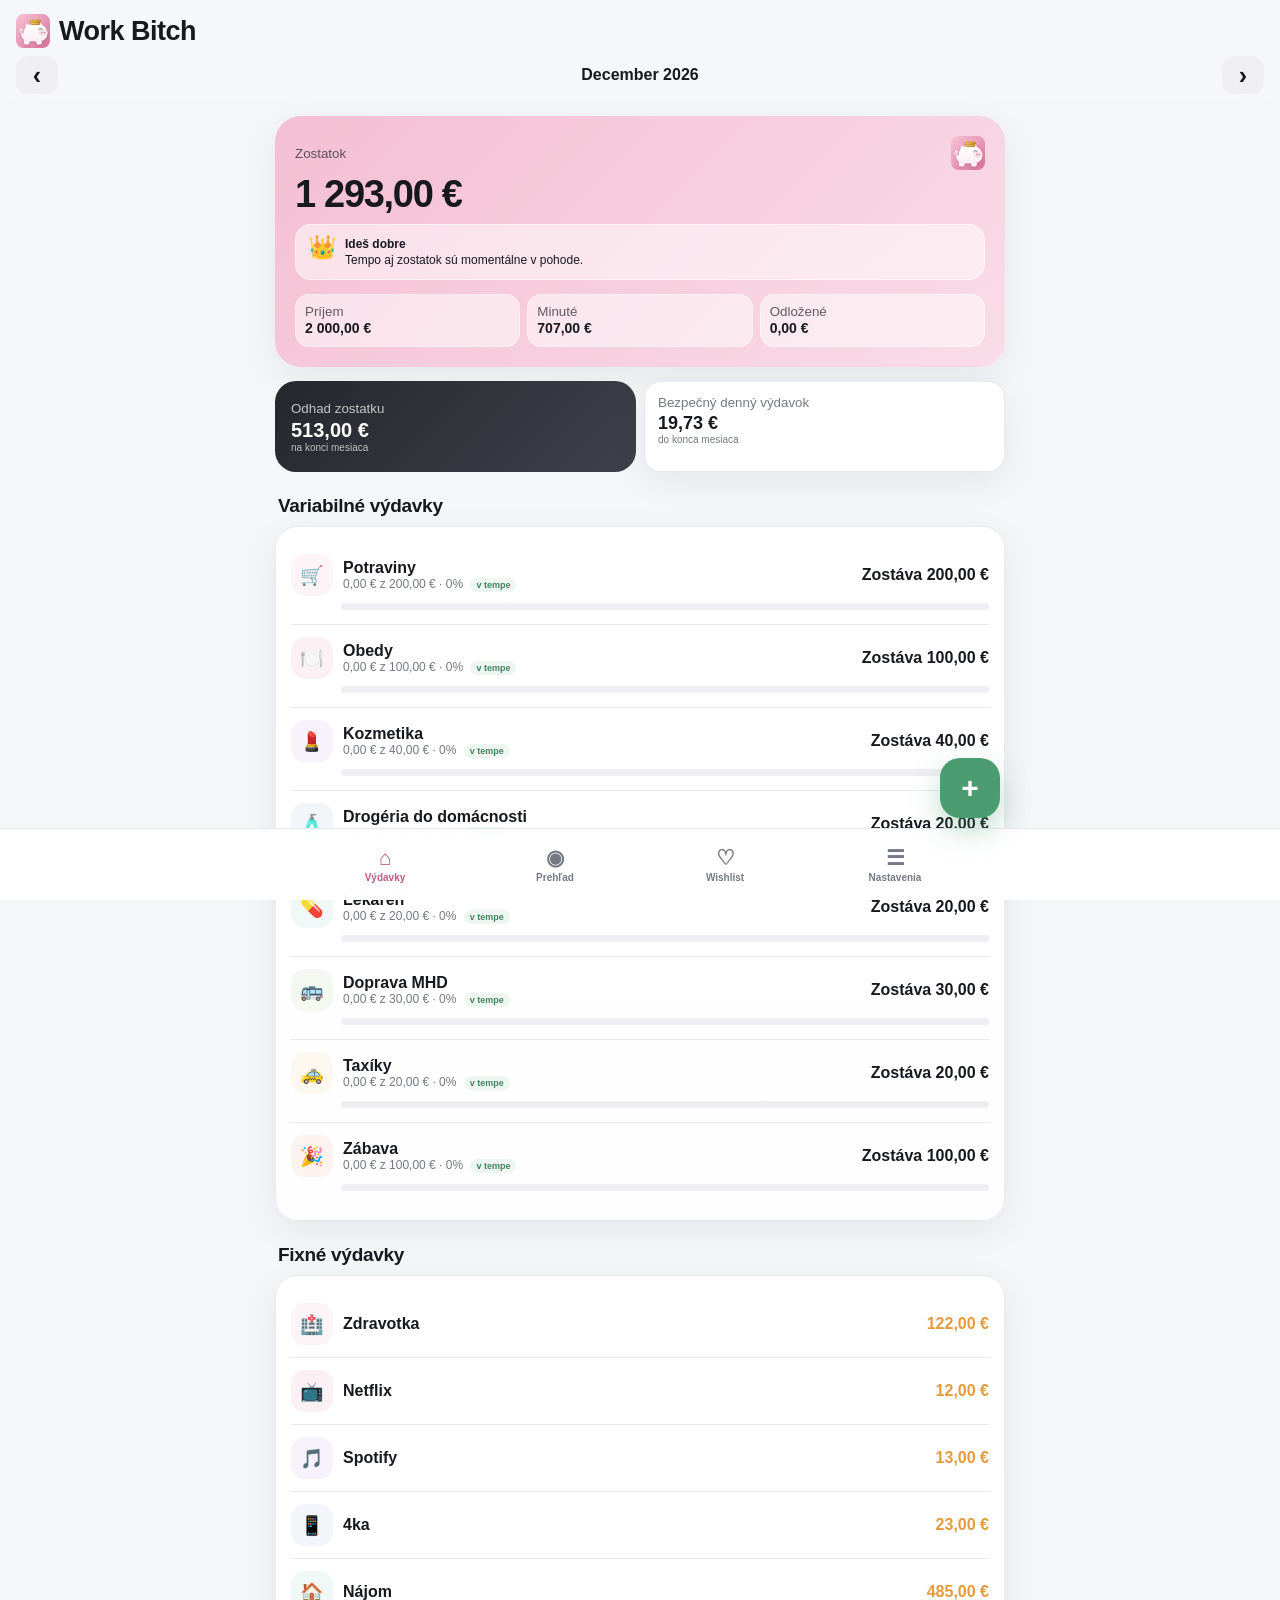
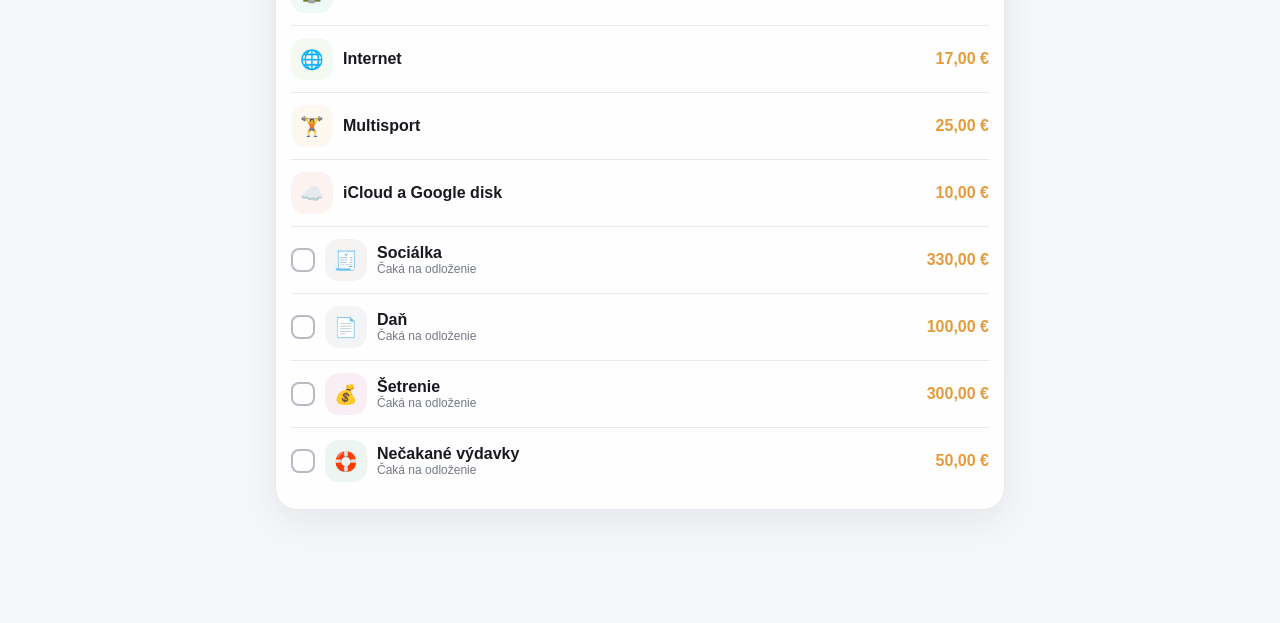
==== commit b25a6641: "Add files via upload" ====
--- a/index.html
+++ b/index.html
@@ -1,5 +1,5 @@
 <!doctype html>
-<html lang="sk"><head><meta charset="utf-8"><meta name="viewport" content="width=device-width,initial-scale=1,viewport-fit=cover"><meta name="theme-color" content="#efb7cb"><meta name="apple-mobile-web-app-capable" content="yes"><meta name="apple-mobile-web-app-status-bar-style" content="default"><meta name="apple-mobile-web-app-title" content="Work Bitch"><link rel="manifest" href="./manifest.json?v=11"><link rel="apple-touch-icon" href="./icon-192.png?v=11"><title>Work Bitch</title>
+<html lang="sk"><head><meta charset="utf-8"><meta name="viewport" content="width=device-width,initial-scale=1,viewport-fit=cover"><meta name="theme-color" content="#efb7cb"><meta name="apple-mobile-web-app-capable" content="yes"><meta name="apple-mobile-web-app-status-bar-style" content="default"><meta name="apple-mobile-web-app-title" content="Work Bitch"><link rel="manifest" href="./manifest.json?v=12"><link rel="apple-touch-icon" href="./icon-192.png?v=12"><title>Work Bitch</title>
 <style>
 :root{--pink:#efb7cb;--pink2:#fff0f6;--rose:#bd5c80;--bg:#f4f6f8;--card:#fff;--line:#e7e9ee;--text:#17191f;--muted:#747984;--red:#d94b59;--orange:#e69a3b;--green:#4c9c72;--dark:#222229;--shadow:0 10px 34px rgba(28,34,45,.07)}*{box-sizing:border-box}html{background:var(--bg)}body{margin:0;background:var(--bg);font-family:-apple-system,BlinkMacSystemFont,"Segoe UI",sans-serif;color:var(--text);padding:0 0 calc(92px + env(safe-area-inset-bottom));-webkit-tap-highlight-color:transparent}button,input,select{font:inherit}button{border:0;border-radius:13px;padding:10px 13px;font-weight:700;background:#eeeef3;color:var(--text);cursor:pointer}button:active{transform:scale(.98)}header{position:sticky;top:0;z-index:8;background:#f7f7fae8;backdrop-filter:blur(16px);padding:calc(14px + env(safe-area-inset-top)) 16px 8px}h1{margin:0;font-size:27px;letter-spacing:-.5px}.monthnav{display:flex;justify-content:space-between;align-items:center;margin-top:8px}.monthnav button{width:42px;height:38px;padding:0;font-size:25px}.monthname{font-weight:800}main{padding:8px 15px;max-width:760px;margin:auto}.hero{background:linear-gradient(135deg,#f4bfd2,#f9dce7);border-radius:26px;padding:20px;margin:6px 0 14px;box-shadow:var(--shadow);animation:rise .28s ease}.hero small{opacity:.68}.amount{font-size:38px;font-weight:850;letter-spacing:-1.3px;margin:3px 0 15px}.stats{display:grid;grid-template-columns:repeat(3,1fr);gap:7px}.stat{background:#ffffff82;border:1px solid #ffffff55;border-radius:14px;padding:9px}.stat small{display:block}.stat b{font-size:14px}.insightgrid{display:grid;grid-template-columns:1fr 1fr;gap:8px;margin-bottom:14px}.insight{background:#fff;border:1px solid var(--line);border-radius:17px;padding:13px;box-shadow:var(--shadow)}.insight small{display:block;color:var(--muted);margin-bottom:3px}.title{font-size:19px;font-weight:850;letter-spacing:-.3px;margin:23px 3px 9px}.subtitle{font-size:13px;color:var(--muted);margin:-4px 3px 10px}.card{background:linear-gradient(180deg,#fff,#fefefe);border:1px solid var(--line);border-radius:22px;padding:15px;margin-bottom:13px;box-shadow:var(--shadow)}.row{display:flex;justify-content:space-between;align-items:center;gap:10px}.catrow,.tx,.manage{padding:12px 0;border-bottom:1px solid var(--line)}.catrow:last-child,.tx:last-child,.manage:last-child{border-bottom:0}.cat{display:flex;align-items:center;gap:10px;min-width:0}.cat>div:last-child{min-width:0}.ico{width:42px;height:42px;border-radius:14px;display:grid;place-items:center;font-size:19px;flex:none;background:var(--pink2)}.small{font-size:12px}.tiny{font-size:10px}.muted{color:var(--muted)}.red{color:var(--red)!important}.orange{color:var(--orange)!important}.green{color:var(--green)!important}.bar{height:7px;background:#eeeef3;border-radius:9px;overflow:hidden;margin:7px 0 2px 50px}.fill{height:100%;border-radius:9px;transition:width .45s ease;background:var(--rose)}.fill.warn{background:var(--orange)}.fill.over{background:var(--red)}.primary{background:var(--dark);color:#fff}.danger{color:var(--red);background:#fff0f2}.wide{width:100%}.ghost{background:#fff;border:1px solid var(--line)}.fab{position:fixed;right:18px;bottom:calc(82px + env(safe-area-inset-bottom));width:60px;height:60px;border-radius:20px;background:var(--green);color:#fff;font-size:30px;z-index:10;box-shadow:0 12px 28px rgba(76,156,114,.34)}.checkbox{width:24px;height:24px;border:2px solid #b8bac3;border-radius:8px;display:grid;place-items:center;flex:none;transition:.18s}.checkbox.checked{background:#d48eaa;border-color:#d48eaa;color:#fff;transform:scale(1.05)}.savedrow{opacity:.66}nav{position:fixed;bottom:0;left:0;right:0;height:calc(72px + env(safe-area-inset-bottom));padding-bottom:env(safe-area-inset-bottom);background:#fffffff2;border-top:1px solid var(--line);display:flex;justify-content:space-around;z-index:9;backdrop-filter:blur(16px)}nav button{background:none;color:var(--muted);font-size:10px;border-radius:0;min-width:80px}nav button.active{color:var(--rose)}nav span{display:block;font-size:21px;margin-bottom:2px}.modal{display:none;position:fixed;inset:0;background:#0007;align-items:flex-end;z-index:20}.modal.open{display:flex}.sheet{width:100%;max-height:92vh;overflow:auto;background:#fff;border-radius:27px 27px 0 0;padding:20px 18px calc(30px + env(safe-area-inset-bottom));animation:sheet .22s ease}.input,select{width:100%;padding:13px;border:1px solid var(--line);border-radius:13px;font-size:16px;margin:5px 0 11px;background:#fafafd;color:var(--text)}label.field{display:block;font-size:12px;color:var(--muted);margin-top:7px}.filters{display:grid;grid-template-columns:1fr 1fr;gap:8px}.notice{background:var(--pink2);padding:12px;border-radius:14px;font-size:12px;color:#6e5260;margin-bottom:11px}.empty{text-align:center;padding:25px;color:var(--muted)}canvas{display:block;width:100%;height:auto}.legend{display:flex;flex-wrap:wrap;gap:6px;margin-top:10px}.pill{font-size:11px;padding:7px 9px;border-radius:999px}.subbadge{display:inline-flex;align-items:center;background:#f2f4f7;color:#69707c;border-radius:999px;padding:4px 8px;font-size:10px;margin:3px 4px 0 0}.catmeta{display:flex;gap:4px;align-items:center;flex-wrap:wrap;margin-top:2px}.sectioncap{font-size:11px;text-transform:uppercase;letter-spacing:.08em;color:#969ba5;font-weight:800;margin:14px 4px 6px}.tag{display:inline-flex;align-items:center;gap:4px;background:#f0edf8;color:#62587a;border-radius:999px;padding:4px 7px;font-size:10px;margin:2px 3px 0 0}.quick{display:flex;gap:7px;overflow:auto;padding-bottom:4px}.quick button{white-space:nowrap}.undo{display:none;position:fixed;left:16px;right:16px;bottom:calc(82px + env(safe-area-inset-bottom));background:#222229;color:#fff;padding:12px 14px;border-radius:15px;z-index:30;box-shadow:var(--shadow)}.undo.show{display:flex;justify-content:space-between;align-items:center}.undo button{padding:6px 8px}.lock{display:none;position:fixed;inset:0;background:var(--bg);z-index:50;align-items:center;justify-content:center;padding:24px}.lock.show{display:flex}.lockbox{width:100%;max-width:360px;background:#fff;touch-action:manipulation;-webkit-user-select:none;user-select:none;border:1px solid var(--line);border-radius:25px;padding:22px;text-align:center;box-shadow:var(--shadow)}.pinDots{font-size:32px;letter-spacing:10px;margin:14px}.keypad{display:grid;grid-template-columns:repeat(3,1fr);gap:9px}.keypad button{font-size:20px;padding:15px;touch-action:manipulation;-webkit-user-select:none;user-select:none}.lockicon{font-size:48px;color:var(--rose);margin-bottom:5px;transition:.3s}.lockicon.unlock{transform:scale(1.16) rotate(-8deg)}.settingsHero{background:linear-gradient(135deg,#fff0f6,#f7d9e5);border:1px solid #f2d3df;border-radius:25px;padding:18px;margin:5px 0 16px;display:flex;align-items:center;gap:13px;box-shadow:var(--shadow)}.brandpig{width:58px;height:58px;border-radius:19px;background:#e99fbd;display:grid;place-items:center;font-size:32px}.settingsGroup{margin:18px 0 8px;font-size:12px;text-transform:uppercase;letter-spacing:.09em;color:#9a7182;font-weight:850}.settingItem{padding:12px 0;border-bottom:1px solid var(--line)}.settingItem:last-child{border-bottom:0}.settingHead{display:flex;gap:10px;align-items:center;margin-bottom:5px}.settingIcon{width:35px;height:35px;border-radius:11px;background:var(--pink2);display:grid;place-items:center}.toggle{accent-color:var(--rose);width:20px;height:20px}.confetti{position:fixed;inset:0;pointer-events:none;z-index:60;overflow:hidden}.confetti i{position:absolute;top:-20px;font-style:normal;animation:fall 1.8s ease-in forwards}.metricgrid{display:grid;grid-template-columns:1fr 1fr;gap:8px}.metric{background:#fff;border:1px solid var(--line);border-radius:17px;padding:13px}.metric span{display:block;color:var(--muted);font-size:11px;margin-bottom:4px}.metric b{font-size:17px}.rank{display:flex;align-items:center;gap:10px}.ranknum{width:28px;height:28px;border-radius:10px;background:var(--pink2);display:grid;place-items:center;font-size:12px;font-weight:800}.chartbox{height:190px}.calendar{display:grid;grid-template-columns:repeat(7,1fr);gap:5px}.dow{text-align:center;color:var(--muted);font-size:10px;padding:4px 0}.day{min-height:55px;background:#fafafd;border:1px solid var(--line);border-radius:11px;padding:6px;font-size:11px;text-align:left}.day.emptyday{visibility:hidden}.day.today{outline:2px solid #e4a4bd}.day .dsum{font-size:9px;color:var(--rose);font-weight:800;margin-top:5px;overflow:hidden;text-overflow:ellipsis}.day.has{background:#fff4f8}.tagcard{border:1px solid var(--line);border-radius:16px;padding:12px;margin:8px 0}.tagbar{display:flex;height:7px;border-radius:999px;overflow:hidden;background:#eee}.reorder{display:flex;gap:5px}.reorder button{padding:6px 9px}.colorgrid{display:grid;grid-template-columns:repeat(6,1fr);gap:7px;margin:7px 0 12px}.colorpick{height:34px;border-radius:10px;border:3px solid transparent}.colorpick.sel{border-color:#222}.switchrow{display:flex;justify-content:space-between;align-items:center;padding:9px 0}.forecast{background:linear-gradient(135deg,#26262e,#40404a);color:#fff;border-radius:21px;padding:16px;margin-bottom:12px}.forecast small{opacity:.72}.forecast strong{font-size:20px;display:block;margin-top:3px}.sectiontabs{display:flex;gap:7px;overflow:auto;margin-bottom:10px}.sectiontabs button.active{background:var(--dark);color:#fff}.toast{position:fixed;top:calc(14px + env(safe-area-inset-top));left:50%;transform:translateX(-50%) translateY(-80px);background:#222;color:#fff;padding:10px 14px;border-radius:13px;z-index:70;transition:.25s;white-space:nowrap;font-size:12px}.toast.show{transform:translateX(-50%) translateY(0)}
 @keyframes fall{to{transform:translateY(110vh) rotate(720deg);opacity:.9}}@keyframes rise{from{opacity:.5;transform:translateY(5px)}}@keyframes sheet{from{transform:translateY(35px);opacity:.8}}@media(min-width:700px){.fab{right:calc(50% - 360px)}nav{justify-content:center;gap:90px}}
@@ -8,9 +8,18 @@
 .homeDuo{display:grid;grid-template-columns:1fr 1fr;gap:8px;margin:0 0 14px}.homeDuo .forecast,.homeDuo .insight{margin:0;min-height:91px}.homeDuo .forecast{display:flex;flex-direction:column;justify-content:center}.stat{position:relative;touch-action:manipulation}.stat.manual:after{content:'ručné';position:absolute;right:6px;top:5px;font-size:8px;text-transform:uppercase;letter-spacing:.05em;color:var(--rose);font-weight:800}.moneyStatus{display:flex;gap:8px;align-items:flex-start;margin:-7px 0 14px;padding:11px 12px;border-radius:16px;background:#ffffff80;border:1px solid #ffffff80;font-size:12px;line-height:1.35}.pigMood{font-size:23px;line-height:1}.pace{display:inline-flex;align-items:center;border-radius:999px;padding:2px 6px;font-size:9px;font-weight:800;margin-left:4px;background:#eef6f1;color:#438360}.pace.warn{background:#fff2df;color:#b6721e}.pace.over{background:#ffecef;color:#c44555}.insightsList{display:grid;gap:8px}.smartInsight{display:flex;gap:10px;align-items:flex-start;padding:12px;border:1px solid var(--line);border-radius:16px;background:var(--card)}.smartInsight .siIcon{font-size:21px;width:28px;text-align:center}.changeUp{color:var(--red)}.changeDown{color:var(--green)}.rangeTabs,.sectiontabs{display:flex;gap:6px;overflow:auto;scrollbar-width:none}.rangeTabs button,.sectiontabs button{white-space:nowrap}.rangeTabs button.active,.sectiontabs button.active{background:var(--dark);color:#fff}.wrapped{display:flex;overflow-x:auto;gap:12px;scroll-snap-type:x mandatory;padding:2px 1px 10px}.wrapCard{min-width:86%;scroll-snap-align:center;border-radius:26px;padding:22px;background:linear-gradient(145deg,#f7bfd3,#fbe8ef);box-shadow:var(--shadow);min-height:240px;display:flex;flex-direction:column;justify-content:space-between}.wrapCard.darkcard{background:linear-gradient(145deg,#25232b,#4a3542);color:#fff}.wrapBig{font-size:36px;font-weight:900;letter-spacing:-1px}.noSpend{position:relative}.noSpend:after{content:'👑';position:absolute;right:4px;top:3px;font-size:11px}.heat1{background:#fff7fa}.heat2{background:#fde8f0}.heat3{background:#f9cfdf}.heat4{background:#efabc5}.tagDetailBars .row{padding:8px 0;border-bottom:1px solid var(--line)}.repeatBtn{background:#eef7f1;color:#3c7b59}.splitBox{display:none;border:1px dashed #d9bcc7;background:#fff8fb;border-radius:16px;padding:10px;margin:4px 0 12px}.splitBox.show{display:block}.splitRow{display:grid;grid-template-columns:1fr 1.25fr auto;gap:6px;align-items:center}.splitRow .input,.splitRow select{margin:3px 0}.searchTotal{padding:10px 12px;border-radius:14px;background:var(--pink2);margin-bottom:9px}.privacyMask{letter-spacing:.08em}.themePreview{display:grid;grid-template-columns:repeat(3,1fr);gap:7px}.themeBtn{border:2px solid transparent;padding:10px 5px;text-align:center;background:#f5f5f7}.themeBtn.sel{border-color:var(--rose)}.themeDot{width:27px;height:27px;border-radius:9px;margin:0 auto 5px}.appearanceRow{display:grid;grid-template-columns:repeat(3,1fr);gap:6px}.appearanceRow button.sel{background:var(--dark);color:#fff}.brandMini{display:inline-flex;align-items:center;gap:5px;color:var(--rose);font-weight:800}.swipeHint{font-size:9px;color:var(--muted);margin-top:2px}.day.noSpend .dsum{color:#9c7b35}.overviewHead{display:flex;align-items:center;justify-content:space-between;gap:10px}.overviewHead .title{margin-right:auto}.searchIcon{width:40px;height:40px;border-radius:13px;background:#fff;border:1px solid var(--line)}
 body[data-theme="clean"]{--pink:#dbe8d5;--pink2:#f2f7ef;--rose:#708b68;--green:#638a71;--orange:#c18c4a}body[data-theme="midnight"]{--pink:#d2a7bf;--pink2:#efe2ea;--rose:#c86e9d;--green:#70a886;--orange:#d4a35b}body[data-dark="1"]{--bg:#17171c;--card:#222229;--line:#34343e;--text:#f5f3f6;--muted:#aaa5af;--dark:#f3edf1;--pink2:#352630;--shadow:0 10px 34px rgba(0,0,0,.22)}body[data-dark="1"] header{background:#17171ce8}body[data-dark="1"] nav{background:#1d1d23f2}body[data-dark="1"] .card,body[data-dark="1"] .metric,body[data-dark="1"] .insight,body[data-dark="1"] .smartInsight{background:#222229}body[data-dark="1"] .hero{background:linear-gradient(135deg,#4a2f3d,#6c4052)}body[data-dark="1"] .stat,body[data-dark="1"] .moneyStatus{background:#ffffff12;border-color:#ffffff14}body[data-dark="1"] .sheet{background:#202027}body[data-dark="1"] .input,body[data-dark="1"] select{background:#292931;color:#fff;border-color:#3a3a44}body[data-dark="1"] .day{background:#25252c}body[data-dark="1"] .day.has{background:#392832}body[data-dark="1"] .forecast{background:linear-gradient(135deg,#2e2932,#453440)}body[data-dark="1"] .ghost{background:#292931;color:#f5f3f6}body[data-dark="1"] .wrapCard{background:linear-gradient(145deg,#593748,#3d2934)}
 @media(max-width:420px){.homeDuo{gap:6px}.homeDuo .forecast,.homeDuo .insight{padding:11px}.homeDuo strong,.homeDuo b{font-size:14px}.stats{gap:5px}.stat{padding:8px 6px}.stat b{font-size:13px}.splitRow{grid-template-columns:.8fr 1fr auto}.wrapCard{min-width:91%}}
+
+/* v12 */
+.brandHead{display:flex;align-items:center;gap:9px}.brandHead h1{flex:1}.brandHeadLogo{width:34px;height:34px;object-fit:contain}.tripPill{padding:7px 10px;border-radius:999px;background:var(--pink2);color:var(--rose);font-size:11px;max-width:150px;overflow:hidden;text-overflow:ellipsis;white-space:nowrap}.brandLogo{width:58px;height:58px;object-fit:contain}.moodRow{display:grid;grid-template-columns:repeat(4,1fr);gap:7px;margin:7px 0 14px}.moodBtn{padding:9px 5px;background:var(--card);border:1px solid var(--line);font-size:11px}.moodBtn.sel{outline:2px solid var(--rose);background:var(--pink2)}.wishlistTabs{display:flex;gap:7px;margin:7px 0 12px}.wishlistTabs button{flex:1}.wishlistTabs .active{background:var(--rose);color:white}.wishCard,.challengeCard,.travelCard,.leakCard{background:var(--card);border:1px solid var(--line);border-radius:20px;padding:14px;margin:10px 0;box-shadow:var(--shadow)}.priority{font-size:10px;padding:4px 7px;border-radius:999px;background:var(--pink2);color:var(--rose)}.progressTrack{height:8px;background:var(--line);border-radius:999px;overflow:hidden;margin:8px 0}.progressTrack>i{display:block;height:100%;background:var(--rose);border-radius:999px}.xpbar{display:flex;align-items:center;gap:8px}.xpbar .progressTrack{flex:1}.triggerGrid{display:grid;grid-template-columns:1fr;gap:8px}.trigger{display:flex;gap:10px;padding:12px;background:var(--card);border:1px solid var(--line);border-radius:16px}.triggerIcon{font-size:24px}.reportBtns{display:grid;grid-template-columns:1fr 1fr;gap:8px}.hideCat{opacity:.48}.hiddenBadge{font-size:9px;padding:3px 6px;background:var(--line);border-radius:999px}.travelTotals{display:grid;grid-template-columns:repeat(3,1fr);gap:7px}.travelTotals .metric{padding:10px}.whoRow{display:grid;grid-template-columns:1fr 1fr;gap:8px}.whoRow button.sel{background:var(--rose);color:white}.cashLeak{display:flex;justify-content:space-between;gap:10px;align-items:center;padding:10px 0;border-bottom:1px solid var(--line)}.cashLeak:last-child{border-bottom:0}.reportPreview{background:linear-gradient(135deg,var(--pink2),var(--card));border:1px solid var(--line);border-radius:18px;padding:14px}.levelPill{display:inline-flex;padding:5px 8px;border-radius:999px;background:#f5d66f33;color:#8a6715;font-size:10px}.safeNote{font-size:11px;color:var(--muted)}
+body[data-theme="matcha"]{--pink:#b8d6ad;--pink2:#edf7e9;--rose:#5f8f5e;--green:#4e8c66;--orange:#bd8a46}.theme-matcha{}
+body[data-theme="midnight"]{--pink:#c58a9a;--pink2:#f3e3e8;--rose:#7e263e;--green:#5b8f70;--orange:#b48649}
+body[data-dark="1"]{--bg:#121217;--card:#202027;--line:#363640;--text:#f8f6f7;--muted:#b7b1ba;--dark:#f1edf0;--shadow:0 10px 34px rgba(0,0,0,.25)}body[data-dark="1"] .card,body[data-dark="1"] .metric,body[data-dark="1"] .insight,body[data-dark="1"] .smartInsight,body[data-dark="1"] .wishCard,body[data-dark="1"] .challengeCard,body[data-dark="1"] .travelCard,body[data-dark="1"] .leakCard,body[data-dark="1"] .trigger{background:#202027;color:#f8f6f7}body[data-dark="1"] .sheet,body[data-dark="1"] .lockbox{background:#1d1d24;color:#f8f6f7}body[data-dark="1"] .input,body[data-dark="1"] select,body[data-dark="1"] .moodBtn{background:#292932;color:#f8f6f7;border-color:#3d3d47}body[data-dark="1"] .day{background:#24242c;color:#f8f6f7}body[data-dark="1"] .day.has{background:#34252c}body[data-dark="1"] .stat{background:#ffffff12;color:#fff}body[data-dark="1"] .notice{background:#3a2931;color:#f1d8e2}body[data-dark="1"] .subbadge{background:#34343d;color:#d9d5dc}body[data-dark="1"] .tag{background:#362b43;color:#ddd0ec}body[data-dark="1"] .settingsHero{background:linear-gradient(135deg,#36242c,#4b303a);border-color:#533541}body[data-dark="1"] .themeBtn,body[data-dark="1"] button{color:var(--text)}body[data-dark="1"] .primary{background:var(--rose);color:white}
+@media(max-width:420px){nav button{min-width:0;flex:1}.moodRow{grid-template-columns:repeat(4,1fr)}.travelTotals{grid-template-columns:1fr 1fr 1fr}.reportBtns{grid-template-columns:1fr}}
+
+body[data-theme="matcha"] .hero{background:linear-gradient(135deg,#cbe4c3,#e8f4e3)}body[data-theme="matcha"] .settingsHero{background:linear-gradient(135deg,#edf7e9,#dcefd5);border-color:#cce4c4}body[data-theme="matcha"] .checkbox.checked{background:#6f9f6e;border-color:#6f9f6e}body[data-theme="matcha"] .day.has{background:#eef8eb}body[data-theme="matcha"] .day.today{outline-color:#74a474}body[data-theme="matcha"] .tag{background:#e6f2e2;color:#537152}body[data-theme="matcha"] .ranknum{background:#e8f4e3}body[data-theme="midnight"] .hero{background:linear-gradient(135deg,#d6a4b1,#ead0d7)}body[data-theme="midnight"] .settingsHero{background:linear-gradient(135deg,#f2e5e9,#e2c3cc);border-color:#d5aeb9}body[data-theme="midnight"] .checkbox.checked{background:#7e263e;border-color:#7e263e}body[data-theme="midnight"] .day.has{background:#f5e8ec}body[data-theme="midnight"] .day.today{outline-color:#7e263e}body[data-theme="midnight"] .tag{background:#efe0e5;color:#6e293d}body[data-theme="midnight"] .ranknum{background:#f2e3e8}body[data-dark="1"][data-theme="matcha"] .hero{background:linear-gradient(135deg,#263528,#344a36)}body[data-dark="1"][data-theme="matcha"] .settingsHero{background:linear-gradient(135deg,#243027,#314035);border-color:#405644}body[data-dark="1"][data-theme="matcha"] .day.has{background:#26372a}body[data-dark="1"][data-theme="matcha"] .tag{background:#2b3d2d;color:#cde5c8}body[data-dark="1"][data-theme="midnight"] .hero{background:linear-gradient(135deg,#3f1f29,#5a2638)}body[data-dark="1"][data-theme="midnight"] .settingsHero{background:linear-gradient(135deg,#351e26,#4b2431);border-color:#653244}body[data-dark="1"][data-theme="midnight"] .day.has{background:#40202b}body[data-dark="1"][data-theme="midnight"] .tag{background:#492432;color:#e7cbd4}
 </style></head><body>
-<header><h1>Work Bitch</h1><div class="monthnav"><button onclick="shiftMonth(-1)">‹</button><div id="monthName" class="monthname"></div><button onclick="shiftMonth(1)">›</button></div></header><main id="app"></main><button class="fab" onclick="openExpense()">+</button>
-<nav><button class="active" onclick="tab='home';nav(this);render()"><span>⌂</span>Výdavky</button><button onclick="tab='overview';nav(this);render()"><span>◉</span>Prehľad</button><button onclick="tab='settings';nav(this);render()"><span>☰</span>Nastavenia</button></nav>
+<header><div class="brandHead"><img src="./logo.svg?v=12" class="brandHeadLogo" alt=""><h1>Work Bitch</h1><button id="tripPill" class="tripPill" style="display:none" onclick="openActiveTrip()"></button></div><div class="monthnav"><button onclick="shiftMonth(-1)">‹</button><div id="monthName" class="monthname"></div><button onclick="shiftMonth(1)">›</button></div></header><main id="app"></main><button class="fab" onclick="openExpense()">+</button>
+<nav><button class="active" onclick="tab='home';nav(this);render()"><span>⌂</span>Výdavky</button><button onclick="tab='overview';nav(this);render()"><span>◉</span>Prehľad</button><button onclick="tab='wishlist';nav(this);render()"><span>♡</span>Wishlist</button><button onclick="tab='settings';nav(this);render()"><span>☰</span>Nastavenia</button></nav>
 <div class="modal" id="modal" onclick="if(event.target===this)closeM()"><div class="sheet" id="sheet"></div></div><div class="undo" id="undo"><span>Výdavok vymazaný</span><button onclick="undoDelete()">Vrátiť späť</button></div><div class="lock" id="lock"><div class="lockbox"><div class="lockicon" id="lockIcon">🔒</div><h2>Work Bitch</h2><div class="muted small">Zadaj PIN</div><div class="pinDots" id="pinDots">○○○○</div><div class="keypad" id="keypad"></div><div id="pinMsg" class="small red"></div></div></div><div id="toast" class="toast"></div>
 <script>
 const COLORS=['#f3b8cc','#e7a4bd','#cba9e7','#a9c6e7','#9ed8cf','#b9dda8','#f0d99d','#f3b39f','#c7b7aa','#b9bdc9','#d998b7','#93c4b1'];
@@ -20,8 +29,8 @@
 let s;try{s=raw?JSON.parse(raw):null}catch(_){s=null}
 if(!s)s={defaultIncome:2000,cats:D,months:{},quick:[],pin:'',lockAfter:0,tags:[],snapshots:[]};
 if(!Array.isArray(s.cats)||!s.cats.length)s.cats=D;
-const DEFAULT_SUBS={food:['Supermarket','Menší nákup','Pekáreň'],lunch:['Reštaurácia','Donáška','Káva'],beauty:['Pleť','Vlasy','Make-up'],drug:['Čistiace prostriedky','Pranie','Papierové potreby'],pharm:['Lieky','Vitamíny','Lekár'],mhd:['MHD','Vlak','Autobus'],taxi:['Taxi','Bolt / Uber'],fun:['Drink','Kino / kultúra','Event / festival']};s.cats.forEach((c,i)=>{if(!c.color)c.color=COLORS[i%COLORS.length];if(!c.bucket)c.bucket='spent';if(!Array.isArray(c.subcats))c.subcats=[];if(!c.subcats.length&&DEFAULT_SUBS[c.id])c.subcats=[...DEFAULT_SUBS[c.id]]});s.months=s.months||{};s.quick=s.quick||[];s.tags=s.tags||[];s.snapshots=s.snapshots||[];s.lockAfter=s.lockAfter??0;s.animations=s.animations!==false;s.confetti=s.confetti!==false;s.appearance=s.appearance||'auto';s.theme=s.theme||'work';s.personality=s.personality||'boss';s.privacyMode=!!s.privacyMode;s.manualTotals=s.manualTotals||{};
-Object.values(s.months).forEach(m=>{m.expenses=m.expenses||[];m.savedChecks=m.savedChecks||{};m.manualTotals=m.manualTotals||{};m.expenses.forEach(x=>{x.tags=x.tags||[];x.subcat=x.subcat||'';if(!x.ts)x.ts=new Date(x.date||Date.now()).getTime()})});
+const DEFAULT_SUBS={food:['Supermarket','Menší nákup','Pekáreň'],lunch:['Reštaurácia','Donáška','Káva'],beauty:['Pleť','Vlasy','Make-up'],drug:['Čistiace prostriedky','Pranie','Papierové potreby'],pharm:['Lieky','Vitamíny','Lekár'],mhd:['MHD','Vlak','Autobus'],taxi:['Taxi','Bolt / Uber'],fun:['Drink','Kino / kultúra','Event / festival']};s.cats.forEach((c,i)=>{if(!c.color)c.color=COLORS[i%COLORS.length];if(!c.bucket)c.bucket='spent';if(!Array.isArray(c.subcats))c.subcats=[];if(!c.subcats.length&&DEFAULT_SUBS[c.id])c.subcats=[...DEFAULT_SUBS[c.id]]});s.months=s.months||{};s.quick=s.quick||[];s.tags=s.tags||[];s.snapshots=s.snapshots||[];s.lockAfter=s.lockAfter??0;s.animations=s.animations!==false;s.confetti=s.confetti!==false;s.appearance=s.appearance||'auto';s.theme=s.theme||'work';s.personality=s.personality||'boss';s.privacyMode=!!s.privacyMode;s.manualTotals=s.manualTotals||{};s.wishlist=s.wishlist||[];s.challengeState=s.challengeState||{};s.trips=s.trips||[];s.activeTripId=s.activeTripId||'';s.autoCategoryOrder=!!s.autoCategoryOrder;s.wishlistTab=s.wishlistTab||'wishlist';s.cats.forEach(c=>c.hidden=!!c.hidden);if(s.theme==='matcha')s.theme='matcha';
+Object.values(s.months).forEach(m=>{m.expenses=m.expenses||[];m.savedChecks=m.savedChecks||{};m.manualTotals=m.manualTotals||{};m.expenses.forEach(x=>{x.tags=x.tags||[];x.subcat=x.subcat||'';x.mood=x.mood||'';if(!x.ts)x.ts=new Date(x.date||Date.now()).getTime()})});
 let cur=new Date(),tab='home',filter='all',sort='newest',search='',period='month',customFrom='',customTo='',tagFilter='all',hold,lastDeleted=null,pinBuffer='',hiddenAt=0,overviewSection='summary',snapshotTimer=null,chartRange=6,pieSlices=[],swipeX=0,suppressClickUntil=0;
 const $=id=>document.getElementById(id),euro=n=>s&&s.privacyMode?'•••• €':new Intl.NumberFormat('sk-SK',{style:'currency',currency:'EUR'}).format(Number(n)||0),esc=x=>String(x??'').replace(/[&<>'"]/g,m=>({'&':'&amp;','<':'&lt;','>':'&gt;',"'":'&#39;','"':'&quot;'}[m])),K=(d=cur)=>d.getFullYear()+'-'+String(d.getMonth()+1).padStart(2,'0'),todayISO=()=>{let d=new Date();return d.getFullYear()+'-'+String(d.getMonth()+1).padStart(2,'0')+'-'+String(d.getDate()).padStart(2,'0')};
 function M(key=K()){if(!s.months[key])s.months[key]={income:s.defaultIncome,expenses:[],savedChecks:{},manualTotals:{}};s.months[key].manualTotals=s.months[key].manualTotals||{};return s.months[key]}function C(id){return s.cats.find(c=>c.id===id)}function persist(){localStorage.setItem(STORAGE,JSON.stringify(s))}function save(withSnapshot=true){persist();if(withSnapshot)scheduleSnapshot()}function scheduleSnapshot(){clearTimeout(snapshotTimer);snapshotTimer=setTimeout(()=>makeSnapshot('auto'),900)}function cleanState(){let o=JSON.parse(JSON.stringify(s));o.snapshots=[];return o}function makeSnapshot(reason='auto'){let data=JSON.stringify(cleanState()),last=s.snapshots[s.snapshots.length-1];if(last&&last.data===data)return;s.snapshots.push({id:Date.now(),at:Date.now(),reason,data});s.snapshots=s.snapshots.slice(-5);persist()}
@@ -32,14 +41,14 @@
 function catRows(t){let cats=s.cats.filter(c=>c.type===t);if(t==='fixed')cats=cats.sort((a,b)=>(a.bucket==='saved')-(b.bucket==='saved'));return cats.map(c=>{let sp=spent(c.id),r=c.limit?sp/c.limit:0,sv=c.bucket==='saved',ch=M().savedChecks[c.id],over=r>1,bar=over?'over':r>=.75?'warn':'',pace='';if(t==='variable'&&K()===K(new Date())&&c.limit){let time=dayProgress()/daysInMonth();pace=r>1?'over':r>time+.15?'warn':'ok';}return `<div class="catrow ${sv&&ch?'savedrow':''}" ontouchstart="hold=setTimeout(()=>askEditCat('${c.id}'),1150)" ontouchend="clearTimeout(hold)" ontouchmove="clearTimeout(hold)" oncontextmenu="event.preventDefault();askEditCat('${c.id}')"><div class="row"><div class="cat">${sv?`<div class="checkbox ${ch?'checked':''}" onclick="event.stopPropagation();toggleSaved('${c.id}')">${ch?'✓':''}</div>`:''}${ico(c)}<div><b>${esc(c.name)}</b>${t==='variable'?`<div class="small muted">${euro(sp)} z ${euro(c.limit)} · ${c.limit?Math.round(r*100):0}%${pace?` <span class="pace ${pace==='ok'?'':pace}">${pace==='ok'?'v tempe':pace==='warn'?'rýchlejšie':'nad limitom'}</span>`:''}</div>`:sv?`<div class="small muted">${ch?'✓ Odložené':'Čaká na odloženie'}</div>`:''}</div></div><b class="${t==='fixed'?'orange':over?'red':r>=.75?'orange':''}">${t==='fixed'?euro(c.limit):(over?'− '+euro(sp-c.limit):'Zostáva '+euro(Math.max(0,c.limit-sp)))}</b></div>${t==='variable'?`<div class="bar"><div class="fill ${bar}" style="background:${bar?'':c.color};width:${Math.min(100,r*100||0)}%"></div></div>`:''}</div>`}).join('')||'<div class="empty">Žiadne kategórie.</div>'}
 function celebrate(){if(s.confetti===false)return;let box=document.createElement('div');box.className='confetti';for(let i=0;i<26;i++){let e=document.createElement('i');e.textContent=['✨','💗','👑','•'][i%4];e.style.left=(Math.random()*100)+'%';e.style.animationDelay=(Math.random()*.35)+'s';e.style.fontSize=(10+Math.random()*14)+'px';box.appendChild(e)}document.body.appendChild(box);setTimeout(()=>box.remove(),2300)}
 function toggleSaved(id){let before=s.cats.filter(c=>c.type==='fixed'&&c.bucket==='saved').every(c=>M().savedChecks[c.id]);M().savedChecks[id]=!M().savedChecks[id];let after=s.cats.filter(c=>c.type==='fixed'&&c.bucket==='saved').every(c=>M().savedChecks[c.id]);save();render();if(!before&&after)celebrate()}
-function home(){let p=projection(),status=moneyStatus(),mt=M().manualTotals||{};$('app').innerHTML=`<div class="hero"><div class="row"><small>Zostatok</small><span class="brandMini">🐷👑</span></div><div class="amount">${euro(remaining())}</div><div class="moneyStatus"><span class="pigMood">${status.icon}</span><div><b>${esc(status.title)}</b><div>${esc(status.text)}</div></div></div><div class="stats"><div class="stat" ontouchstart="hold=setTimeout(()=>editMetric('income'),850)" ontouchend="clearTimeout(hold)" ontouchmove="clearTimeout(hold)" oncontextmenu="event.preventDefault();editMetric('income')"><small>Príjem</small><b>${euro(M().income)}</b></div><div class="stat ${Math.abs(mt.spentAdj||0)>.009?'manual':''}" ontouchstart="hold=setTimeout(()=>editMetric('spent'),850)" ontouchend="clearTimeout(hold)" ontouchmove="clearTimeout(hold)" oncontextmenu="event.preventDefault();editMetric('spent')"><small>Minuté</small><b>${euro(totalSpent())}</b></div><div class="stat ${Math.abs(mt.savedAdj||0)>.009?'manual':''}" ontouchstart="hold=setTimeout(()=>editMetric('saved'),850)" ontouchend="clearTimeout(hold)" ontouchmove="clearTimeout(hold)" oncontextmenu="event.preventDefault();editMetric('saved')"><small>Odložené</small><b>${euro(saved())}</b></div></div></div><div class="homeDuo"><div class="forecast"><small>Odhad podľa tempa</small><strong>${euro(p.forecastRemain)}</strong><div class="tiny" style="opacity:.7">na konci mesiaca</div></div><div class="insight"><small>Bezpečne na deň</small><b style="font-size:18px">${euro(Math.max(0,safeAvailable()/daysLeft()))}</b><div class="tiny muted">do konca mesiaca</div></div></div><div class="title">Variabilné výdavky</div><div class="card">${catRows('variable')}</div><div class="title">Fixné výdavky</div><div class="card">${catRows('fixed')}</div>`}
+function home(){let p=projection(),status=moneyStatus(),mt=M().manualTotals||{};$('app').innerHTML=`<div class="hero"><div class="row"><small>Zostatok</small>${logoHTML('brandHeadLogo')}</div><div class="amount">${euro(remaining())}</div><div class="moneyStatus"><span class="pigMood">${status.icon}</span><div><b>${esc(status.title)}</b><div>${esc(status.text)}</div></div></div><div class="stats"><div class="stat" ontouchstart="hold=setTimeout(()=>editMetric('income'),850)" ontouchend="clearTimeout(hold)" ontouchmove="clearTimeout(hold)" oncontextmenu="event.preventDefault();editMetric('income')"><small>Príjem</small><b>${euro(M().income)}</b></div><div class="stat ${Math.abs(mt.spentAdj||0)>.009?'manual':''}" ontouchstart="hold=setTimeout(()=>editMetric('spent'),850)" ontouchend="clearTimeout(hold)" ontouchmove="clearTimeout(hold)" oncontextmenu="event.preventDefault();editMetric('spent')"><small>Minuté</small><b>${euro(totalSpent())}</b></div><div class="stat ${Math.abs(mt.savedAdj||0)>.009?'manual':''}" ontouchstart="hold=setTimeout(()=>editMetric('saved'),850)" ontouchend="clearTimeout(hold)" ontouchmove="clearTimeout(hold)" oncontextmenu="event.preventDefault();editMetric('saved')"><small>Odložené</small><b>${euro(saved())}</b></div></div></div><div class="homeDuo"><div class="forecast"><small>Odhad zostatku</small><strong>${euro(p.forecastRemain)}</strong><div class="tiny" style="opacity:.7">na konci mesiaca</div></div><div class="insight"><small>Bezpečný denný výdavok</small><b style="font-size:18px">${euro(Math.max(0,safeAvailable()/daysLeft()))}</b><div class="tiny muted">do konca mesiaca</div></div></div><div class="title">Variabilné výdavky</div><div class="card">${catRows('variable')}</div><div class="title">Fixné výdavky</div><div class="card">${catRows('fixed')}</div>`}
 function prevKey(){let d=new Date(cur.getFullYear(),cur.getMonth()-1,1);return K(d)}function avgDay(key=K()){let m=M(key),d=key===K(new Date())?new Date().getDate():new Date(+key.slice(0,4),+key.slice(5,7),0).getDate();return m.expenses.reduce((a,x)=>a+x.amount,0)/Math.max(1,d)}function expenseByDay(){let by={};M().expenses.forEach(x=>by[x.date]=(by[x.date]||0)+x.amount);return by}function topCats(){return s.cats.filter(c=>c.type==='variable').map(c=>({c,val:spent(c.id)})).filter(x=>x.val>0).sort((a,b)=>b.val-a.val).slice(0,3)}function biggestExpense(){return [...M().expenses].sort((a,b)=>b.amount-a.amount)[0]}function biggestDay(){let by=expenseByDay(),a=Object.entries(by).sort((a,b)=>b[1]-a[1])[0];return a?{date:a[0],amount:a[1]}:null}function comparison(){let a=varSpent(),b=varSpent(prevKey());return {a,b,diff:a-b,pct:b?((a-b)/b*100):0}}
 function sectionTabs(){return `<div class="sectiontabs"><button class="${overviewSection==='summary'?'active':''}" onclick="overviewSection='summary';overview()">Súhrn</button><button class="${overviewSection==='calendar'?'active':''}" onclick="overviewSection='calendar';overview()">Kalendár</button><button class="${overviewSection==='tags'?'active':''}" onclick="overviewSection='tags';overview()">Tagy</button><button class="${overviewSection==='transactions'?'active':''}" onclick="overviewSection='transactions';overview()">Výdavky</button><button class="${overviewSection==='wrapped'?'active':''}" onclick="overviewSection='wrapped';overview()">Wrapped</button></div>`}
 function overview(){$('app').innerHTML=`<div class="overviewHead"><div class="title">Prehľad</div><button class="searchIcon" onclick="openGlobalSearch()">⌕</button></div>${sectionTabs()}<div id="overviewBody"></div>`;if(overviewSection==='summary')summaryView();if(overviewSection==='calendar')calendarView();if(overviewSection==='tags')tagsView();if(overviewSection==='transactions')transactionsView();if(overviewSection==='wrapped')wrappedView()}
-function summaryView(){let tc=topCats(),be=biggestExpense(),bd=biggestDay(),cmp=comparison(),p=projection(),dir=cmp.diff>0?'viac':'menej',cls=cmp.diff>0?'red':'green',ins=smartInsights(),changes=categoryChanges();$('overviewBody').innerHTML=`<div class="card"><div style="height:245px"><canvas id="pie" width="320" height="245"></canvas></div><div id="legend" class="legend"></div><div class="row"><b>Variabilné spolu</b><b>${euro(varSpent())}</b></div></div><div class="title">Work Bitch Insights</div><div class="insightsList">${ins.map(x=>`<div class="smartInsight"><div class="siIcon">${x.icon}</div><div><b>${esc(x.title)}</b><div class="small muted">${esc(x.text)}</div></div></div>`).join('')}</div><div class="metricgrid" style="margin-top:12px"><div class="metric"><span>Priemer / deň</span><b>${euro(avgDay())}</b><div class="tiny muted">minulý mesiac ${euro(avgDay(prevKey()))}</div></div><div class="metric"><span>Oproti minulému mesiacu</span><b class="${cls}">${cmp.b?`${Math.abs(cmp.pct).toFixed(0)} % ${dir}`:'—'}</b><div class="tiny muted">${cmp.b?`${cmp.diff>=0?'+':''}${euro(cmp.diff)}`:'bez porovnania'}</div></div><div class="metric"><span>Najdrahší deň</span><b>${bd?euro(bd.amount):'—'}</b><div class="tiny muted">${bd?new Date(bd.date+'T12:00').toLocaleDateString('sk-SK'):'bez dát'}</div></div><div class="metric"><span>Najväčší výdavok</span><b>${be?euro(be.amount):'—'}</b><div class="tiny muted">${be?esc(be.note||C(be.cat)?.name):'bez dát'}</div></div></div><div class="title">Čo sa zmenilo?</div><div class="card">${changes.length?changes.map(x=>`<div class="row tx"><div class="cat">${ico(x.c)}<div><b>${esc(x.c.name)}</b><div class="small muted">oproti minulému mesiacu</div></div></div><b class="${x.diff>0?'changeUp':'changeDown'}">${x.diff>0?'+':''}${euro(x.diff)}</b></div>`).join(''):'<div class="empty">Na porovnanie treba aspoň dva mesiace dát.</div>'}</div><div class="title">TOP 3 kategórie</div><div class="card">${tc.length?tc.map((x,i)=>`<div class="row tx"><div class="rank"><div class="ranknum">${i+1}</div>${ico(x.c)}<b>${esc(x.c.name)}</b></div><b>${euro(x.val)}</b></div>`).join(''):'<div class="empty">Zatiaľ bez výdavkov.</div>'}</div><div class="row"><div class="title">Vývoj po mesiacoch</div><div class="rangeTabs">${[3,6,12,99].map(n=>`<button class="${chartRange===n?'active':''}" onclick="chartRange=${n};summaryView()">${n===99?'Všetko':n+'M'}</button>`).join('')}</div></div><div class="card"><div class="chartbox"><canvas id="monthsChart" width="650" height="190"></canvas></div></div><div class="forecast"><small>Predikcia konca mesiaca</small><strong>${euro(p.forecastRemain)} zostatok</strong><div class="small" style="opacity:.72;margin-top:5px">Pri aktuálnom tempe budú variabilné výdavky približne ${euro(p.projectedVar)}.</div></div>`;drawPie();drawMonths()}
+function summaryView(){let tc=topCats(),be=biggestExpense(),bd=biggestDay(),cmp=comparison(),p=projection(),dir=cmp.diff>0?'viac':'menej',cls=cmp.diff>0?'red':'green',ins=smartInsights(),changes=categoryChanges();$('overviewBody').innerHTML=`<div class="card"><div style="height:245px"><canvas id="pie" width="320" height="245"></canvas></div><div id="legend" class="legend"></div><div class="row"><b>Variabilné výdavky SPOLU</b><b>${euro(varSpent())}</b></div></div><div class="insightsList">${ins.map(x=>`<div class="smartInsight"><div class="siIcon">${x.icon}</div><div><b>${esc(x.title)}</b><div class="small muted">${esc(x.text)}</div></div></div>`).join('')}</div><div class="metricgrid" style="margin-top:12px"><div class="metric"><span>Priemer / deň</span><b>${euro(avgDay())}</b><div class="tiny muted">minulý mesiac ${euro(avgDay(prevKey()))}</div></div><div class="metric"><span>Oproti minulému mesiacu</span><b class="${cls}">${cmp.b?`${Math.abs(cmp.pct).toFixed(0)} % ${dir}`:'—'}</b><div class="tiny muted">${cmp.b?`${cmp.diff>=0?'+':''}${euro(cmp.diff)}`:'bez porovnania'}</div></div><div class="metric"><span>Najdrahší deň</span><b>${bd?euro(bd.amount):'—'}</b><div class="tiny muted">${bd?new Date(bd.date+'T12:00').toLocaleDateString('sk-SK'):'bez dát'}</div></div><div class="metric"><span>Najväčší výdavok</span><b>${be?euro(be.amount):'—'}</b><div class="tiny muted">${be?esc(be.note||C(be.cat)?.name):'bez dát'}</div></div></div><div class="title">Čo sa zmenilo?</div><div class="card">${changes.length?changes.map(x=>`<div class="row tx"><div class="cat">${ico(x.c)}<div><b>${esc(x.c.name)}</b><div class="small muted">oproti minulému mesiacu</div></div></div><b class="${x.diff>0?'changeUp':'changeDown'}">${x.diff>0?'+':''}${euro(x.diff)}</b></div>`).join(''):'<div class="empty">Na porovnanie treba aspoň dva mesiace dát.</div>'}</div><div class="title">TOP 3 kategórie</div><div class="card">${tc.length?tc.map((x,i)=>`<div class="row tx"><div class="rank"><div class="ranknum">${i+1}</div>${ico(x.c)}<b>${esc(x.c.name)}</b></div><b>${euro(x.val)}</b></div>`).join(''):'<div class="empty">Zatiaľ bez výdavkov.</div>'}</div><div class="row"><div class="title">Vývoj po mesiacoch</div><div class="rangeTabs">${[3,6,12,99].map(n=>`<button class="${chartRange===n?'active':''}" onclick="chartRange=${n};summaryView()">${n===99?'Všetko':n+'M'}</button>`).join('')}</div></div><div class="card"><div class="chartbox"><canvas id="monthsChart" width="650" height="190"></canvas></div></div><div class="forecast"><small>Predikcia konca mesiaca</small><strong>${euro(p.forecastRemain)} zostatok</strong><div class="small" style="opacity:.72;margin-top:5px">Pri aktuálnom tempe budú variabilné výdavky približne ${euro(p.projectedVar)}.</div></div>`;drawPie();drawMonths()}
 function drawPie(){let cv=$('pie');if(!cv)return;let ctx=cv.getContext('2d'),v=s.cats.filter(c=>c.type==='variable'),vals=v.map(c=>spent(c.id)),tot=vals.reduce((a,b)=>a+b,0),cx=160,cy=112,r=92,inner=54;ctx.clearRect(0,0,320,245);pieSlices=[];if(!tot){ctx.fillStyle='#777';ctx.textAlign='center';ctx.font='14px -apple-system';ctx.fillText('Zatiaľ bez výdavkov',160,115);return}let st=-Math.PI/2;vals.forEach((x,i)=>{if(!x)return;let en=st+x/tot*Math.PI*2;pieSlices.push({st,en,id:v[i].id});ctx.beginPath();ctx.arc(cx,cy,r,st,en);ctx.arc(cx,cy,inner,en,st,true);ctx.closePath();ctx.fillStyle=v[i].color;ctx.fill();st=en});ctx.fillStyle=getComputedStyle(document.body).getPropertyValue('--text')||'#17171d';ctx.textAlign='center';ctx.font='700 20px -apple-system';ctx.fillText(euro(tot),cx,cy+3);ctx.fillStyle='#888';ctx.font='11px -apple-system';ctx.fillText('variabilné',cx,cy+20);cv.onclick=e=>{let b=cv.getBoundingClientRect(),x=(e.clientX-b.left)*320/b.width,y=(e.clientY-b.top)*245/b.height,dx=x-cx,dy=y-cy,dist=Math.hypot(dx,dy);if(dist<inner||dist>r)return;let a=Math.atan2(dy,dx);if(a< -Math.PI/2)a+=Math.PI*2;let q=pieSlices.find(z=>a>=z.st&&a<=z.en);if(q){filter=q.id;overviewSection='transactions';overview()}};$('legend').innerHTML=v.filter(c=>spent(c.id)>0).map(c=>`<button class="pill" style="background:${c.color}30" onclick="filter='${c.id}';overviewSection='transactions';overview()">${c.icon} ${esc(c.name)}</button>`).join('')}
 function recentMonthKeys(){if(chartRange===99){let keys=Object.keys(s.months).sort();return keys.length?keys:[K()]}let a=[];for(let i=chartRange-1;i>=0;i--){let d=new Date(cur.getFullYear(),cur.getMonth()-i,1);a.push(K(d))}return a}function drawMonths(){let cv=$('monthsChart');if(!cv)return;let ctx=cv.getContext('2d'),keys=recentMonthKeys(),vals=keys.map(k=>s.months[k]?varSpent(k):0),mx=Math.max(1,...vals),w=650,h=190,pad=30,bw=(w-pad*2)/keys.length*.58,gap=(w-pad*2)/keys.length;ctx.clearRect(0,0,w,h);ctx.strokeStyle='#ececf1';ctx.beginPath();ctx.moveTo(pad,155);ctx.lineTo(w-pad,155);ctx.stroke();vals.forEach((v,i)=>{let bh=v/mx*115,x=pad+i*gap+(gap-bw)/2,y=155-bh;ctx.fillStyle='#e5a0ba';ctx.beginPath();ctx.roundRect(x,y,bw,bh,7);ctx.fill();ctx.fillStyle='#777';ctx.textAlign='center';ctx.font='11px -apple-system';ctx.fillText(keys[i].slice(5),x+bw/2,174);if(v){ctx.fillStyle='#333';ctx.font='10px -apple-system';ctx.fillText(Math.round(v)+'€',x+bw/2,y-5)}})}
-function calendarView(){let first=new Date(cur.getFullYear(),cur.getMonth(),1),offset=(first.getDay()+6)%7,dim=daysInMonth(),by=expenseByDay(),vals=Object.values(by),mx=Math.max(1,...vals),cells='',today=todayISO(),monthHasData=(M().expenses||[]).length>0,noCount=0;for(let i=0;i<offset;i++)cells+='<div class="day emptyday"></div>';for(let d=1;d<=dim;d++){let ds=K()+'-'+String(d).padStart(2,'0'),sum=by[ds]||0,isToday=ds===today,eligible=monthHasData&&ds<=today,noSpend=eligible&&!sum;if(noSpend)noCount++;let heat=sum?Math.min(4,Math.max(1,Math.ceil(sum/mx*4))):0;cells+=`<button class="day ${sum?'has heat'+heat:''} ${isToday?'today':''} ${noSpend?'noSpend':''}" onclick="dayDetail('${ds}')"><b>${d}</b>${sum?`<div class="dsum">${euro(sum)}</div>`:noSpend?'<div class="dsum">No-spend</div>':''}</button>`}$('overviewBody').innerHTML=`<div class="card"><div class="row" style="margin-bottom:10px"><div><b>👑 ${noCount} no-spend dní</b><div class="small muted">Korunka = deň bez variabilného výdavku.</div></div><span class="brandMini">🐷</span></div><div class="calendar">${['Po','Ut','St','Št','Pi','So','Ne'].map(x=>`<div class="dow">${x}</div>`).join('')}${cells}</div></div>`}
+function calendarView(){let first=new Date(cur.getFullYear(),cur.getMonth(),1),offset=(first.getDay()+6)%7,dim=daysInMonth(),by=expenseByDay(),vals=Object.values(by),mx=Math.max(1,...vals),cells='',today=todayISO(),monthHasData=(M().expenses||[]).length>0,noCount=0;for(let i=0;i<offset;i++)cells+='<div class="day emptyday"></div>';for(let d=1;d<=dim;d++){let ds=K()+'-'+String(d).padStart(2,'0'),sum=by[ds]||0,isToday=ds===today,eligible=monthHasData&&ds<=today,noSpend=eligible&&!sum;if(noSpend)noCount++;let heat=sum?Math.min(4,Math.max(1,Math.ceil(sum/mx*4))):0;cells+=`<button class="day ${sum?'has heat'+heat:''} ${isToday?'today':''} ${noSpend?'noSpend':''}" onclick="dayDetail('${ds}')"><b>${d}</b>${sum?`<div class="dsum">${euro(sum)}</div>`:noSpend?'<div class="dsum">No-spend</div>':''}</button>`}$('overviewBody').innerHTML=`<div class="card"><div class="row" style="margin-bottom:10px"><div><b>👑 ${noCount} no-spend dní</b></div>${logoHTML('brandHeadLogo')}</div><div class="calendar">${['Po','Ut','St','Št','Pi','So','Ne'].map(x=>`<div class="dow">${x}</div>`).join('')}${cells}</div></div>`}
 function dayDetail(ds){let a=M().expenses.filter(x=>x.date===ds).sort((a,b)=>b.ts-a.ts);modalOpen(`<div class="row"><h2>${new Date(ds+'T12:00').toLocaleDateString('sk-SK',{day:'numeric',month:'long'})}</h2><button onclick="closeM()">✕</button></div>${a.length?a.map(txHTML).join(''):'<div class="empty">V tento deň nemáš výdavky.</div>'}`)}
 function allKnownTags(){let set=new Set(s.tags||[]);Object.values(s.months).forEach(m=>(m.expenses||[]).forEach(x=>(x.tags||[]).forEach(t=>set.add(t))));return [...set].filter(Boolean).sort((a,b)=>a.localeCompare(b,'sk'))}function tagStats(){let map={};M().expenses.forEach(x=>(x.tags||[]).forEach(t=>{map[t]=map[t]||{total:0,cats:{}};map[t].total+=x.amount;map[t].cats[x.cat]=(map[t].cats[x.cat]||0)+x.amount}));return map}function tagsView(){let st=tagStats(),tags=Object.keys(st).sort((a,b)=>st[b].total-st[a].total);$('overviewBody').innerHTML=tags.length?tags.map(t=>{let top=Object.entries(st[t].cats).sort((a,b)=>b[1]-a[1]).slice(0,3);return `<button class="tagcard wide" onclick="tagDetail('${esc(t).replace(/'/g,"\\'")}')"><div class="row"><div style="text-align:left"><b>🏷️ ${esc(t)}</b><div class="small muted">${top.map(([id,v])=>`${C(id)?.icon||'•'} ${esc(C(id)?.name||'Bez kategórie')} ${euro(v)}`).join(' · ')}</div></div><b>${euro(st[t].total)}</b></div></button>`}).join(''):'<div class="card empty">Zatiaľ nemáš žiadne tagy. Tag môžeš pridať pri výdavku, napr. „Rím 2026“.</div>'}
 function periodExpenses(){let all=[];Object.entries(s.months).forEach(([k,m])=>(m.expenses||[]).forEach(x=>all.push({...x,_month:k})));let start,end,nowKey=K();if(period==='month'){start=K()+'-01';end=K()+'-'+String(daysInMonth()).padStart(2,'0')}else if(period==='prev'){let pk=prevKey();let y=+pk.slice(0,4),mo=+pk.slice(5)-1;start=pk+'-01';end=pk+'-'+String(new Date(y,mo+1,0).getDate()).padStart(2,'0')}else if(period==='year'){start=cur.getFullYear()+'-01-01';end=cur.getFullYear()+'-12-31'}else if(period==='custom'){start=customFrom||'0000-01-01';end=customTo||'9999-12-31'}return all.filter(x=>x.date>=start&&x.date<=end)}
@@ -48,7 +57,7 @@
 function settings(){let snaps=[...s.snapshots].reverse();$('app').innerHTML=`<div class="settingsHero"><div class="brandpig">👑🐷</div><div><div class="small muted">Tvoja money appka</div><b style="font-size:23px">Work Bitch</b><div class="tiny muted">verzia 11</div></div></div>
 <div class="settingsGroup">💰 Rozpočet a peniaze</div><div class="card"><div class="settingItem"><div class="settingHead"><div class="settingIcon">💶</div><div><b>Predvolený mesačný príjem</b><div class="small muted">Použije sa pri vytvorení nového mesiaca.</div></div></div><input class="input" type="number" value="${s.defaultIncome}" onchange="s.defaultIncome=+this.value||2000;save()"></div><div class="settingItem"><div class="settingHead"><div class="settingIcon">🗂️</div><div><b>Kategórie, podkategórie a limity</b><div class="small muted">Uprav názvy, ikony, farby, limity aj poradie.</div></div></div><div class="title" style="font-size:14px">Variabilné</div>${manageCats('variable')}<div class="title" style="font-size:14px">Fixné</div>${manageCats('fixed')}<button class="primary wide" onclick="newCat()">+ Pridať kategóriu</button></div></div>
 <div class="settingsGroup">🔐 Súkromie a zabezpečenie</div><div class="card"><div class="settingHead"><div class="settingIcon">🔒</div><div><b>PIN ochrana</b><div class="small muted">${s.pin?'Aktívna – appka je chránená PIN-om.':'PIN zatiaľ nie je nastavený.'}</div></div></div><div class="filters"><button onclick="setPin()">${s.pin?'Zmeniť PIN':'Nastaviť PIN'}</button>${s.pin?'<button class="danger" onclick="removePin()">Vypnúť PIN</button>':'<span></span>'}</div>${s.pin?`<label class="field">Automatické zamknutie</label><select onchange="s.lockAfter=this.value==='never'?'never':+this.value;save(false)"><option value="0" ${s.lockAfter===0?'selected':''}>Ihneď po opustení appky</option><option value="60" ${s.lockAfter===60?'selected':''}>Po 1 minúte</option><option value="300" ${s.lockAfter===300?'selected':''}>Po 5 minútach</option><option value="never" ${s.lockAfter==='never'?'selected':''}>Nikdy automaticky</option></select>`:''}<div class="switchrow"><div><b>Privacy mode</b><div class="small muted">Skryje všetky sumy ako •••• €.</div></div><input class="toggle" type="checkbox" ${s.privacyMode?'checked':''} onchange="s.privacyMode=this.checked;save(false);render()"></div></div>
-<div class="settingsGroup">🎨 Vzhľad a zážitok</div><div class="card"><label class="field">Vzhľad</label><div class="appearanceRow"><button class="${s.appearance==='auto'?'sel':''}" onclick="s.appearance='auto';save(false);render()">Auto</button><button class="${s.appearance==='light'?'sel':''}" onclick="s.appearance='light';save(false);render()">Svetlý</button><button class="${s.appearance==='dark'?'sel':''}" onclick="s.appearance='dark';save(false);render()">Tmavý</button></div><label class="field" style="margin-top:14px">Téma</label><div class="themePreview"><button class="themeBtn ${s.theme==='work'?'sel':''}" onclick="s.theme='work';save(false);render()"><div class="themeDot" style="background:#efb7cb"></div>Work Bitch</button><button class="themeBtn ${s.theme==='clean'?'sel':''}" onclick="s.theme='clean';save(false);render()"><div class="themeDot" style="background:#dbe8d5"></div>Clean Girl</button><button class="themeBtn ${s.theme==='midnight'?'sel':''}" onclick="s.theme='midnight';save(false);render()"><div class="themeDot" style="background:#5c3a4c"></div>Midnight</button></div><label class="field" style="margin-top:14px">Komunikačný štýl</label><select onchange="s.personality=this.value;save(false)"><option value="sweet" ${s.personality==='sweet'?'selected':''}>🌸 Sweet</option><option value="boss" ${s.personality==='boss'?'selected':''}>👑 Boss</option><option value="bitch" ${s.personality==='bitch'?'selected':''}>🔥 Bitch</option></select><div class="switchrow"><div><b>Animácie</b><div class="small muted">Jemné prechody a mikroanimácie.</div></div><input class="toggle" type="checkbox" ${s.animations?'checked':''} onchange="s.animations=this.checked;save(false)"></div><div class="switchrow"><div><b>Konfety pri splnení cieľa</b><div class="small muted">Malá odmena, keď máš odkladanie hotové.</div></div><input class="toggle" type="checkbox" ${s.confetti?'checked':''} onchange="s.confetti=this.checked;save(false)"></div></div>
+<div class="settingsGroup">🎨 Vzhľad</div><div class="card"><label class="field">Vzhľad</label><div class="appearanceRow"><button class="${s.appearance==='auto'?'sel':''}" onclick="s.appearance='auto';save(false);render()">Auto</button><button class="${s.appearance==='light'?'sel':''}" onclick="s.appearance='light';save(false);render()">Svetlý</button><button class="${s.appearance==='dark'?'sel':''}" onclick="s.appearance='dark';save(false);render()">Tmavý</button></div><label class="field" style="margin-top:14px">Téma</label><div class="themePreview"><button class="themeBtn ${s.theme==='work'?'sel':''}" onclick="s.theme='work';save(false);render()"><div class="themeDot" style="background:#efb7cb"></div>Work Bitch</button><button class="themeBtn ${s.theme==='matcha'?'sel':''}" onclick="s.theme='matcha';save(false);render()"><div class="themeDot" style="background:#dbe8d5"></div>Matcha</button><button class="themeBtn ${s.theme==='midnight'?'sel':''}" onclick="s.theme='midnight';save(false);render()"><div class="themeDot" style="background:#5c3a4c"></div>Midnight</button></div><label class="field" style="margin-top:14px">Komunikačný štýl</label><select onchange="s.personality=this.value;save(false)"><option value="sweet" ${s.personality==='sweet'?'selected':''}>🌸 Sweet</option><option value="boss" ${s.personality==='boss'?'selected':''}>👑 Boss</option><option value="bitch" ${s.personality==='bitch'?'selected':''}>🔥 Bitch</option></select><div class="switchrow"><div><b>Animácie</b><div class="small muted">Jemné prechody a mikroanimácie.</div></div><input class="toggle" type="checkbox" ${s.animations?'checked':''} onchange="s.animations=this.checked;save(false)"></div><div class="switchrow"><div><b>Konfety pri splnení cieľa</b><div class="small muted">Malá odmena, keď máš odkladanie hotové.</div></div><input class="toggle" type="checkbox" ${s.confetti?'checked':''} onchange="s.confetti=this.checked;save(false)"></div></div>
 <div class="settingsGroup">💾 Dáta a zálohy</div><div class="card"><p class="small muted">Work Bitch uchováva posledných 5 automatických stavov v tomto zariadení.</p><div class="filters"><button onclick="backup()">Export JSON</button><button onclick="exportCSV()">Export CSV</button></div><input id="importFile" type="file" accept="application/json" style="display:none" onchange="restore(event)"><button class="wide ghost" onclick="$('importFile').click()">Importovať JSON zálohu</button>${snaps.length?`<div class="title" style="font-size:15px">Posledné zálohy</div>${snaps.map(q=>`<div class="row tx"><div><b>${new Date(q.at).toLocaleString('sk-SK')}</b><div class="small muted">${q.reason==='auto'?'Automatická záloha':'Ručná záloha'}</div></div><button onclick="restoreSnapshot(${q.id})">Obnoviť</button></div>`).join('')}`:'<div class="small muted" style="margin-top:10px">Automatická záloha sa vytvorí po prvej zmene.</div>'}</div><div class="settingsGroup">⚠️ Aplikácia</div><div class="card"><div class="small muted">Dáta zostávajú uložené lokálne v tomto zariadení. Pred väčšími zmenami odporúčam exportovať zálohu.</div></div>`}
 function manageCats(type){let a=s.cats.filter(c=>c.type===type);return a.map((c,i)=>`<div class="row manage"><div class="cat" onclick="editCat('${c.id}')">${ico(c)}<div><b>${esc(c.name)}</b><div class="small muted">${euro(c.limit)}</div></div></div><div class="reorder"><button onclick="moveCat('${c.id}',-1)" ${i===0?'disabled':''}>↑</button><button onclick="moveCat('${c.id}',1)" ${i===a.length-1?'disabled':''}>↓</button></div></div>`).join('')}
 function subcatOptions(catId,selected=''){let c=C(catId),a=c?.subcats||[];return '<option value="">Bez podkategórie</option>'+a.map(x=>`<option value="${esc(x)}" ${x===selected?'selected':''}>${esc(x)}</option>`).join('')}function refreshSubcat(selectId='ec',subId='es'){let el=$(selectId),sub=$(subId);if(sub&&el)sub.innerHTML=subcatOptions(el.value)}function modalOpen(x){$('sheet').innerHTML=x;$('modal').classList.add('open')}function closeM(){$('modal').classList.remove('open')}function quickBtns(){return (s.quick||[]).slice(0,6).map(q=>`<button onclick="closeM();openExpense('${q.cat}','${esc(q.note).replace(/'/g,"\\'")}','${q.amount||''}','${esc(q.subcat||'').replace(/'/g,"\\'")}')">${esc(q.note)}${q.amount?' · '+euro(q.amount):''}</button>`).join('')}function tagOptions(selected=[]){let tags=allKnownTags();return tags.map(t=>`<label style="display:inline-flex;align-items:center;gap:5px;margin:5px 10px 5px 0"><input type="checkbox" name="tagcheck" value="${esc(t)}" ${selected.includes(t)?'checked':''}> <span class="tag">#${esc(t)}</span></label>`).join('')}
@@ -86,5 +95,85 @@
 function wrappedView(){let tc=topCats(),bd=biggestDay(),cmp=comparison(),no=0,by=expenseByDay(),today=todayISO();for(let d=1;d<=daysInMonth();d++){let ds=K()+'-'+String(d).padStart(2,'0');if(ds<=today&&!by[ds]&&M().expenses.length)no++}let cards=[`<div class="wrapCard"><div><span class="brandMini">WORK BITCH WRAPPED 👑</span><div class="small muted">${label()}</div></div><div><div class="wrapBig">${euro(totalSpent())}</div><div>minuté spolu</div></div><div class="small">Zostáva ${euro(remaining())}</div></div>`,`<div class="wrapCard darkcard"><div>TOP kategória</div><div><div class="wrapBig">${tc[0]?.c.icon||'✨'} ${esc(tc[0]?.c.name||'Bez dát')}</div><div>${tc[0]?euro(tc[0].val):'—'}</div></div><div class="small">Tvoje najväčšie variabilné míňanie.</div></div>`,`<div class="wrapCard"><div>No-spend queen</div><div><div class="wrapBig">👑 ${no}</div><div>no-spend dní</div></div><div class="small">Dni bez variabilného výdavku.</div></div>`,`<div class="wrapCard darkcard"><div>Najdrahší deň</div><div><div class="wrapBig">${bd?euro(bd.amount):'—'}</div><div>${bd?new Date(bd.date+'T12:00').toLocaleDateString('sk-SK',{day:'numeric',month:'long'}):'Bez dát'}</div></div><div class="small">${cmp.b?`Oproti minulému mesiacu ${Math.abs(cmp.pct).toFixed(0)} % ${cmp.diff<=0?'menej':'viac'}.`:'Prvý mesiac ešte nemá porovnanie.'}</div></div>`];$('overviewBody').innerHTML=`<div class="wrapped">${cards.join('')}</div><div class="small muted" style="text-align:center">Potiahni do strany →</div>`}
 function applyAppearance(){let dark=s.appearance==='dark'||(s.appearance==='auto'&&window.matchMedia&&window.matchMedia('(prefers-color-scheme: dark)').matches);document.body.dataset.dark=dark?'1':'0';document.body.dataset.theme=s.theme||'work';document.documentElement.style.colorScheme=dark?'dark':'light'}
 function toastMsg(t){$('toast').textContent=t;$('toast').classList.add('show');setTimeout(()=>$('toast').classList.remove('show'),1700)}
+
+const MOODS=[['need','🛒','Potreba'],['want','💖','Chcela som'],['impulse','⚡','Impulz'],['reward','🎁','Odmena'],['social','👯','Sociálne'],['bored','😴','Nuda'],['stress','😤','Stres'],['experience','✨','Zážitok']];
+const CHALLENGES=[
+{id:'nospend5',icon:'👑',name:'No-Spend Queen',desc:'Nazbieraj 5 no-spend dní za mesiac.',xp:100,type:'nospend',target:5},
+{id:'weekend',icon:'🔥',name:'Weekend Survivor',desc:'Celý víkend bez variabilného výdavku.',xp:120,type:'weekend',target:1},
+{id:'coffee',icon:'☕',name:'Coffee Who?',desc:'5 dní bez výdavku s podkategóriou Káva.',xp:80,type:'subcatfree',sub:'Káva',target:5},
+{id:'cook',icon:'🍳',name:'Cook Bitch',desc:'7 dní bez reštaurácií a donášky.',xp:100,type:'subcatfree',sub:'Reštaurácia|Donáška',target:7},
+{id:'beauty',icon:'💄',name:'Beauty Detox',desc:'14 dní bez výdavku v Kozmetike.',xp:150,type:'catfree',catName:'Kozmetika',target:14},
+{id:'closet',icon:'👗',name:'Closet Closed',desc:'30 dní bez nákupu oblečenia.',xp:250,type:'catfree',catName:'Oblečenie',target:30},
+{id:'control',icon:'💸',name:'Under Control',desc:'Dokonči mesiac bez prekročenia limitu.',xp:200,type:'limits',target:1},
+{id:'save',icon:'🐷',name:'Save That Money',desc:'Dokonči všetky odkladané položky.',xp:150,type:'saved',target:1},
+{id:'beat',icon:'📉',name:'Beat Yourself',desc:'Minúť variabilne menej ako minulý mesiac.',xp:180,type:'beat',target:1},
+{id:'dryweekend',icon:'🍹',name:'Dry Wallet Weekend',desc:'Piatok až nedeľa bez výdavku v Zábave.',xp:120,type:'funweekend',target:1},
+{id:'categoryboss',icon:'🎯',name:'Category Boss',desc:'Zostaň pod limitom vo všetkých variabilných kategóriách.',xp:160,type:'limits',target:1},
+{id:'perfectweek',icon:'✨',name:'Perfect Week',desc:'7 dní bez prekročenia denného tempa.',xp:200,type:'pace',target:7}
+];
+function logoHTML(cls='brandLogo'){return `<img src="./logo.svg?v=12" class="${cls}" alt="Work Bitch">`}
+function normalizeV12(){s.wishlist=s.wishlist||[];s.challengeState=s.challengeState||{};s.trips=s.trips||[];s.tags=s.tags||[];s.cats.forEach(c=>c.hidden=!!c.hidden);if(s.theme==='clean')s.theme='matcha';Object.values(s.months).forEach(m=>(m.expenses||[]).forEach(x=>x.mood=x.mood||''));}
+function activeCats(type){let a=s.cats.filter(c=>c.type===type&&!c.hidden);if(type==='fixed')return a.sort((a,b)=>(a.bucket==='saved')-(b.bucket==='saved'));if(s.autoCategoryOrder){let usage={};Object.values(s.months).forEach(m=>(m.expenses||[]).forEach(x=>usage[x.cat]=(usage[x.cat]||0)+1));return [...a].sort((a,b)=>(usage[b.id]||0)-(usage[a.id]||0))}return a}
+function catRows(t){let cats=activeCats(t);return cats.map(c=>{let sp=spent(c.id),r=c.limit?sp/c.limit:0,sv=c.bucket==='saved',ch=M().savedChecks[c.id],over=r>1,bar=over?'over':r>=.75?'warn':'',pace='';if(t==='variable'&&K()===K(new Date())&&c.limit){let time=dayProgress()/daysInMonth();pace=r>1?'over':r>time+.15?'warn':'ok'}return `<div class="catrow ${sv&&ch?'savedrow':''}" ontouchstart="hold=setTimeout(()=>askEditCat('${c.id}'),1250)" ontouchend="clearTimeout(hold)" ontouchmove="clearTimeout(hold)" oncontextmenu="event.preventDefault();askEditCat('${c.id}')"><div class="row"><div class="cat">${sv?`<div class="checkbox ${ch?'checked':''}" onclick="event.stopPropagation();toggleSaved('${c.id}')">${ch?'✓':''}</div>`:''}${ico(c)}<div><b>${esc(c.name)}</b>${t==='variable'?`<div class="small muted">${euro(sp)} z ${euro(c.limit)} · ${c.limit?Math.round(r*100):0}%${pace?` <span class="pace ${pace==='ok'?'':pace}">${pace==='ok'?'v tempe':pace==='warn'?'rýchlejšie':'nad limitom'}</span>`:''}</div>`:sv?`<div class="small muted">${ch?'✓ Odložené':'Čaká na odloženie'}</div>`:''}</div></div><b class="${t==='fixed'?'orange':over?'red':r>=.75?'orange':''}">${t==='fixed'?euro(c.limit):(over?'− '+euro(sp-c.limit):'Zostáva '+euro(Math.max(0,c.limit-sp)))}</b></div>${t==='variable'?`<div class="bar"><div class="fill ${bar}" style="background:${bar?'':c.color};width:${Math.min(100,r*100||0)}%"></div></div>`:''}</div>`}).join('')||'<div class="empty">Žiadne kategórie.</div>'}
+function render(){applyAppearance();let mn=$('monthName');if(mn)mn.textContent=label();let fn=({home,overview,wishlist,settings}[tab]||home);fn();renderTripPill();save(false)}
+function renderTripPill(){let el=$('tripPill'),t=s.trips.find(x=>x.id===s.activeTripId&&x.active!==false);if(!el)return;if(t){el.style.display='block';el.textContent=`✈️ ${t.name}`}else el.style.display='none'}
+function moodOptions(selected=''){return `<div class="moodRow">${MOODS.map(m=>`<button type="button" class="moodBtn ${selected===m[0]?'sel':''}" onclick="document.querySelectorAll('.moodBtn').forEach(x=>x.classList.remove('sel'));this.classList.add('sel');this.parentElement.dataset.value='${m[0]}'"><div>${m[1]}</div>${m[2]}</button>`).join('')}</div>`}
+function moodLabel(id){let m=MOODS.find(x=>x[0]===id);return m?`${m[1]} ${m[2]}`:''}
+function openExpense(pc='',pn='',pa='',ps=''){let v=activeCats('variable'),d=K()+'-'+String(Math.min(new Date().getDate(),daysInMonth())).padStart(2,'0');modalOpen(`<div class="row"><h2>Nový výdavok</h2><button onclick="closeM()">✕</button></div>${quickBtns()?`<div class="quick">${quickBtns()}</div>`:''}<label class="field">Suma</label><input id="ea" class="input" type="number" inputmode="decimal" step=".01" placeholder="0,00 €" value="${pa||''}"><label class="field">Kategória</label><select id="ec" onchange="refreshSubcat()">${v.map(c=>`<option value="${c.id}" ${c.id===pc?'selected':''}>${c.icon} ${esc(c.name)}</option>`).join('')}</select><label class="field">Podkategória</label><select id="es">${subcatOptions(pc||v[0]?.id,ps)}</select><label class="field">Dátum</label><input id="ed" class="input" type="date" value="${d}"><label class="field">Poznámka</label><input id="en" class="input" value="${esc(pn)}" placeholder="napr. Lidl, káva, taxík" oninput="smartSuggest(this.value)"><label class="field">Tagy</label><div>${tagOptions()}</div><input id="newtag" class="input" placeholder="Nový tag, napr. Rím 2026"><label class="field">Prečo míňam? <span class="muted">(voliteľné)</span></label><div id="moodPick" data-value="">${moodOptions('')}</div><div class="switchrow"><div><b>Rozdeliť výdavok</b><div class="small muted">Jednu platbu rozdeľ medzi viac kategórií.</div></div><input id="splitToggle" class="toggle" type="checkbox" onchange="toggleSplit(this.checked)"></div><div id="splitBox" class="splitBox"><div id="splitRows"></div><button class="ghost wide" onclick="addSplitRow()">- Pridať časť</button></div><button class="primary wide" onclick="saveExpense()">Uložiť výdavok</button>`);if(ps)setTimeout(()=>{let e=$('es');if(e)e.value=ps},0)}
+function saveExpense(){let a=+$('ea').value;if(!a||a<=0)return alert('Zadaj platnú sumu.');let n=$('en').value.trim(),date=$('ed').value,key=date.slice(0,7),tags=selectedTags(),split=$('splitToggle')?.checked,mood=$('moodPick')?.dataset.value||'',now=new Date(),tm=String(now.getHours()).padStart(2,'0')+':'+String(now.getMinutes()).padStart(2,'0');if(split){let rows=[...document.querySelectorAll('.splitRow')].map(r=>({amount:+r.querySelector('.splitAmount').value||0,cat:r.querySelector('.splitCat').value})).filter(x=>x.amount>0);if(rows.length<2)return alert('Pri rozdelení pridaj aspoň dve časti.');let sum=rows.reduce((q,x)=>q+x.amount,0);if(Math.abs(sum-a)>.009)return alert('Súčet rozdelených častí musí byť '+a.toFixed(2)+' €. Aktuálne: '+sum.toFixed(2)+' €.');let gid='g'+Date.now();rows.forEach((r,i)=>M(key).expenses.push({id:'e'+Date.now()+i,amount:r.amount,cat:r.cat,subcat:'',date,note:n,tags:[...tags],mood,time:tm,splitGroup:gid,ts:new Date(date+'T12:00').getTime()+i}));remember(n,rows[0].cat,'',a)}else{let sub=$('es')?.value||'',cat=$('ec').value;M(key).expenses.push({id:'e'+Date.now(),amount:a,cat,subcat:sub,date,note:n,tags,mood,time:tm,ts:new Date(date+'T12:00').getTime()+Date.now()%1000});remember(n,cat,sub,a)}save();closeM();if(key!==K()){cur=new Date(+key.slice(0,4),+key.slice(5)-1,1)}render();toastMsg(split?'Výdavok rozdelený a uložený':'Výdavok uložený')}
+function txHTML(x){let c=C(x.cat)||{icon:'•',name:'Bez kategórie',color:'#ddd'},key=x._month||x.date.slice(0,7);return `<div class="row tx" ontouchstart="swipeX=event.changedTouches[0].clientX" ontouchend="txSwipe(event,'${x.id}','${key}')" onclick="txClick('${x.id}','${key}')"><div class="cat">${ico(c)}<div><b>${esc(c.name)}</b><div class="small muted">${esc(x.note||'Bez poznámky')} · ${new Date(x.date+'T12:00').toLocaleDateString('sk-SK')}</div>${x.subcat?`<span class="subbadge">${esc(x.subcat)}</span>`:''}${x.mood?`<span class="subbadge">${moodLabel(x.mood)}</span>`:''}${x.splitGroup?'<span class="subbadge">rozdelené</span>':''}${(x.tags||[]).map(t=>`<span class="tag">#${esc(t)}</span>`).join('')}<div class="swipeHint">← upraviť · → zopakovať</div></div></div><b class="red">−${euro(x.amount)}</b></div>`}
+function editExpense(id,key){let f=findExpense(id,key);if(!f)return;let x=f.x,v=activeCats('variable');modalOpen(`<div class="row"><h2>Upraviť výdavok</h2><button onclick="closeM()">✕</button></div><label class="field">Suma</label><input id="xa" class="input" type="number" step=".01" value="${x.amount}"><label class="field">Kategória</label><select id="xc" onchange="refreshSubcat('xc','xs')">${v.map(q=>`<option value="${q.id}" ${q.id===x.cat?'selected':''}>${q.icon} ${esc(q.name)}</option>`).join('')}</select><label class="field">Podkategória</label><select id="xs">${subcatOptions(x.cat,x.subcat||'')}</select><label class="field">Dátum</label><input id="xd" class="input" type="date" value="${x.date}"><label class="field">Poznámka</label><input id="xn" class="input" value="${esc(x.note||'')}"><label class="field">Tagy</label><div>${tagOptions(x.tags||[])}</div><label class="field">Prečo míňam?</label><div id="moodPick" data-value="${x.mood||''}">${moodOptions(x.mood||'')}</div><div class="filters"><button class="primary" onclick="updateExpense('${id}','${key}')">Uložiť</button><button class="repeatBtn" onclick="repeatExpense('${id}','${key}')">↻ Zopakovať</button></div><button class="danger wide" onclick="deleteExpense('${id}','${key}')">Vymazať</button>`)}
+function updateExpense(id,oldKey){let f=findExpense(id,oldKey);if(!f)return;let x=f.x,a=+$('xa').value;if(!a||a<=0)return alert('Zadaj platnú sumu.');let newDate=$('xd').value,newKey=newDate.slice(0,7);Object.assign(x,{amount:a,cat:$('xc').value,subcat:$('xs')?.value||'',date:newDate,note:$('xn').value.trim(),tags:selectedTags(),mood:$('moodPick')?.dataset.value||'',ts:new Date(newDate+'T12:00').getTime()+Date.now()%1000});if(newKey!==oldKey){M(oldKey).expenses=M(oldKey).expenses.filter(y=>y.id!==id);M(newKey).expenses.push(x)}remember(x.note,x.cat,x.subcat,x.amount);save();closeM();render();toastMsg('Výdavok upravený')}
+function spendingTriggers(){let all=[];Object.values(s.months).forEach(m=>(m.expenses||[]).forEach(x=>all.push(x)));if(all.length<8)return [{icon:'🧠',title:'Zbieram dáta',text:'Po pár ďalších výdavkoch ti ukážem tvoje spending patterns.'}];let out=[],byDow=Array(7).fill(0),cntDow=Array(7).fill(0);all.forEach(x=>{let d=new Date(x.date+'T12:00').getDay();byDow[d]+=x.amount;cntDow[d]++});let avg=all.reduce((a,x)=>a+x.amount,0)/all.length,idx=byDow.map((v,i)=>cntDow[i]?v/cntDow[i]:0).reduce((bi,v,i,a)=>v>a[bi]?i:bi,0),names=['nedeľu','pondelok','utorok','stredu','štvrtok','piatok','sobotu'];if(cntDow[idx]>=2)out.push({icon:'📅',title:'Deň v týždni',text:`V ${names[idx]} míňaš v priemere najviac.`});let impulses=all.filter(x=>x.mood==='impulse');if(impulses.length>=3)out.push({icon:'⚡',title:'Impulz',text:`Impulzívne nákupy tvoria ${Math.round(impulses.reduce((a,x)=>a+x.amount,0)/all.reduce((a,x)=>a+x.amount,0)*100)} % tvojich výdavkov.`});let rewards=all.filter(x=>x.mood==='reward');if(rewards.length>=3)out.push({icon:'🎁',title:'Odmena',text:`Na výdavky označené „Odmena“ si dala ${euro(rewards.reduce((a,x)=>a+x.amount,0))}.`});let weekends=all.filter(x=>[0,6].includes(new Date(x.date+'T12:00').getDay())),work=all.filter(x=>![0,6].includes(new Date(x.date+'T12:00').getDay()));if(weekends.length>=3&&work.length>=3){let wa=weekends.reduce((a,x)=>a+x.amount,0)/weekends.length,da=work.reduce((a,x)=>a+x.amount,0)/work.length;if(wa>da*1.25)out.push({icon:'🎉',title:'Víkend',text:`Cez víkend míňaš na jednu transakciu približne ${Math.round((wa/da-1)*100)} % viac.`})}return out.slice(0,4)}
+function cashLeaks(){let map={};Object.values(s.months).forEach(m=>(m.expenses||[]).forEach(x=>{let key=(x.note||x.subcat||C(x.cat)?.name||'').trim().toLowerCase();if(!key)return;map[key]=map[key]||{name:x.note||x.subcat||C(x.cat)?.name,count:0,total:0,cat:x.cat};map[key].count++;map[key].total+=x.amount}));return Object.values(map).filter(x=>x.count>=3&&x.total>=10).sort((a,b)=>b.count-a.count||b.total-a.total).slice(0,5)}
+function summaryView(){let tc=topCats(),be=biggestExpense(),bd=biggestDay(),cmp=comparison(),p=projection(),dir=cmp.diff>0?'viac':'menej',cls=cmp.diff>0?'red':'green',ins=smartInsights(),changes=categoryChanges(),tr=spendingTriggers(),leaks=cashLeaks();$('overviewBody').innerHTML=`<div class="card"><div style="height:245px"><canvas id="pie" width="320" height="245"></canvas></div><div id="legend" class="legend"></div><div class="row"><b>Variabilné výdavky SPOLU</b><b>${euro(varSpent())}</b></div></div><div class="insightsList">${ins.map(x=>`<div class="smartInsight"><div class="siIcon">${x.icon}</div><div><b>${esc(x.title)}</b><div class="small muted">${esc(x.text)}</div></div></div>`).join('')}</div><div class="title">Prečo míňam?</div>${moodSummaryHTML()}<div class="title">Spending triggers</div><div class="triggerGrid">${tr.map(x=>`<div class="trigger"><div class="triggerIcon">${x.icon}</div><div><b>${esc(x.title)}</b><div class="small muted">${esc(x.text)}</div></div></div>`).join('')}</div>${leaks.length?`<div class="title">💧 Cash Leak</div><div class="card">${leaks.map(x=>`<div class="cashLeak"><div><b>${esc(x.name)}</b><div class="small muted">${x.count}× · malé opakované výdavky</div></div><div><b>${euro(x.total)}</b><button class="tiny" onclick="createLeakChallenge('${esc(x.name).replace(/'/g,"\\'")}')">Challenge</button></div></div>`).join('')}</div>`:''}<div class="metricgrid" style="margin-top:12px"><div class="metric"><span>Priemer / deň</span><b>${euro(avgDay())}</b></div><div class="metric"><span>Oproti minulému mesiacu</span><b class="${cls}">${cmp.b?`${Math.abs(cmp.pct).toFixed(0)} % ${dir}`:'—'}</b></div><div class="metric"><span>Najdrahší deň</span><b>${bd?euro(bd.amount):'—'}</b></div><div class="metric"><span>Najväčší výdavok</span><b>${be?euro(be.amount):'—'}</b></div></div><div class="title">Čo sa zmenilo?</div><div class="card">${changes.length?changes.map(x=>`<div class="row tx"><div class="cat">${ico(x.c)}<div><b>${esc(x.c.name)}</b></div></div><b class="${x.diff>0?'changeUp':'changeDown'}">${x.diff>0?'+':''}${euro(x.diff)}</b></div>`).join(''):'<div class="empty">Na porovnanie treba aspoň dva mesiace dát.</div>'}</div><div class="title">TOP 3 kategórie</div><div class="card">${tc.length?tc.map((x,i)=>`<div class="row tx"><div class="rank"><div class="ranknum">${i+1}</div>${ico(x.c)}<b>${esc(x.c.name)}</b></div><b>${euro(x.val)}</b></div>`).join(''):'<div class="empty">Zatiaľ bez výdavkov.</div>'}</div><div class="row"><div class="title">Vývoj po mesiacoch</div><div class="rangeTabs">${[3,6,12,99].map(n=>`<button class="${chartRange===n?'active':''}" onclick="chartRange=${n};summaryView()">${n===99?'Všetko':n+'M'}</button>`).join('')}</div></div><div class="card"><div class="chartbox"><canvas id="monthsChart" width="650" height="190"></canvas></div></div><div class="forecast"><small>Predikcia konca mesiaca</small><strong>${euro(p.forecastRemain)} zostatok</strong><div class="small" style="opacity:.72;margin-top:5px">Pri aktuálnom tempe budú variabilné výdavky približne ${euro(p.projectedVar)}.</div></div>`;drawPie();drawMonths()}
+function wishlist(){let view=s.wishlistTab||'wishlist';$('app').innerHTML=`<div class="title">Wishlist & Challenges</div><div class="wishlistTabs"><button class="${view==='wishlist'?'active':''}" onclick="s.wishlistTab='wishlist';save(false);wishlist()">💖 Wishlist</button><button class="${view==='challenges'?'active':''}" onclick="s.wishlistTab='challenges';save(false);wishlist()">🏆 Challenges</button></div><div id="wishBody"></div>`;view==='wishlist'?wishlistView():challengesView()}
+function wishlistView(){let box=$('wishBody'),open=s.wishlist.filter(x=>!x.bought),bought=s.wishlist.filter(x=>x.bought);box.innerHTML=`<button class="primary wide" onclick="editWish()">+ Pridať želanie</button>${open.map(w=>wishHTML(w)).join('')||'<div class="card empty">Tvoj wishlist je zatiaľ prázdny.</div>'}${bought.length?`<div class="title">Kúpené</div>${bought.map(w=>wishHTML(w)).join('')}`:''}`}
+function wishHTML(w){let impact=remaining()-w.price,safe=Math.max(0,(safeAvailable()-w.price)/daysLeft());return `<div class="wishCard"><div class="row"><div><span class="priority">${esc(w.priority||'Chcem')}</span><h3 style="margin:7px 0 3px">${esc(w.name)}</h3><div class="small muted">${esc(w.category||'Bez kategórie')}${w.target?' · '+esc(w.target):''}</div></div><b>${euro(w.price)}</b></div>${!w.bought?`<div class="reportPreview" style="margin-top:10px"><div class="small muted">Keby si to kúpila dnes</div><b>Zostatok: ${euro(remaining())} → ${euro(impact)}</b><div class="safeNote">Bezpečný denný výdavok: ${euro(Math.max(0,safeAvailable()/daysLeft()))} → ${euro(safe)}</div></div><div class="filters" style="margin-top:10px"><button onclick="affordWish('${w.id}')">👑 Môžem si to dovoliť?</button><button onclick="wishChallenge('${w.id}')">🏆 Challenge</button></div><div class="filters"><button onclick="editWish('${w.id}')">Upraviť</button><button class="primary" onclick="buyWish('${w.id}')">✓ Kúpené</button></div>`:'<div class="small green" style="margin-top:8px">✓ Kúpené</div>'}</div>`}
+function editWish(id=''){let w=s.wishlist.find(x=>x.id===id)||{};modalOpen(`<div class="row"><h2>${id?'Upraviť želanie':'Nové želanie'}</h2><button onclick="closeM()">✕</button></div><label class="field">Názov</label><input id="wn" class="input" value="${esc(w.name||'')}"><label class="field">Cena</label><input id="wp" class="input" type="number" value="${w.price||''}"><label class="field">Kategória</label><input id="wc" class="input" value="${esc(w.category||'')}"><label class="field">Priorita</label><select id="wpr"><option ${w.priority==='Musím mať'?'selected':''}>Musím mať</option><option ${(!w.priority||w.priority==='Chcem')?'selected':''}>Chcem</option><option ${w.priority==='Možno'?'selected':''}>Možno</option></select><label class="field">Cieľový dátum</label><input id="wt" class="input" type="date" value="${w.target||''}"><label class="field">Link</label><input id="wl" class="input" value="${esc(w.link||'')}"><label class="field">Poznámka</label><input id="wno" class="input" value="${esc(w.note||'')}"><button class="primary wide" onclick="saveWish('${id}')">Uložiť</button>${id?`<button class="danger wide" onclick="deleteWish('${id}')">Vymazať</button>`:''}`)}
+function saveWish(id){let w=s.wishlist.find(x=>x.id===id);let o={name:$('wn').value.trim(),price:+$('wp').value||0,category:$('wc').value.trim(),priority:$('wpr').value,target:$('wt').value,link:$('wl').value.trim(),note:$('wno').value.trim()};if(!o.name||o.price<=0)return alert('Zadaj názov a platnú cenu.');if(w)Object.assign(w,o);else s.wishlist.push({id:'w'+Date.now(),bought:false,...o});save();closeM();wishlist()}
+function deleteWish(id){if(confirm('Vymazať položku z wishlistu?')){s.wishlist=s.wishlist.filter(x=>x.id!==id);save();closeM();wishlist()}}
+function affordWish(id){let w=s.wishlist.find(x=>x.id===id),after=remaining()-w.price;let txt=after>safeAvailable()*.35?`Áno, v pohode. Po kúpe ti zostane približne ${euro(after)}.`:after>=0?`Technicky áno, ale zostatok klesne na ${euro(after)}.`:`Teraz nie. Nákup by ťa dostal približne ${euro(Math.abs(after))} pod nulu.`;alert(txt)}
+function buyWish(id){let w=s.wishlist.find(x=>x.id===id);if(!w)return;if(confirm('Označiť ako kúpené a pridať ako výdavok?')){w.bought=true;closeM();openExpense('',w.name,w.price,'');save()}else{w.bought=true;save();wishlist()}}
+function wishChallenge(id){let w=s.wishlist.find(x=>x.id===id);if(!w)return;s.challengeState['wish:'+id]={active:true,start:Date.now(),saved:0,target:w.price,name:w.name};save();s.wishlistTab='challenges';wishlist()}
+function createLeakChallenge(name){s.challengeState['leak:'+name]={active:true,start:Date.now(),name,target:25};save();toastMsg('Leak Killer challenge vytvorená')}
+function challengeProgress(ch){let by=expenseByDay(),today=todayISO();if(ch.type==='nospend'){let n=0;for(let d=1;d<=Math.min(dayProgress(),daysInMonth());d++){let ds=K()+'-'+String(d).padStart(2,'0');if(!by[ds])n++}return [Math.min(ch.target,n),ch.target]}if(ch.type==='saved'){let ok=s.cats.filter(c=>c.type==='fixed'&&c.bucket==='saved').every(c=>M().savedChecks[c.id]);return [ok?1:0,1]}if(ch.type==='limits'||ch.type==='categoryboss'){let ok=s.cats.filter(c=>c.type==='variable'&&c.limit).every(c=>spent(c.id)<=c.limit);return [ok?1:0,1]}if(ch.type==='beat'){return [comparison().b&&varSpent()<comparison().b?1:0,1]}return [0,ch.target||1]}
+function totalXP(){let xp=0;CHALLENGES.forEach(ch=>{let [a,b]=challengeProgress(ch);if(a>=b)xp+=ch.xp});Object.values(s.challengeState).forEach(c=>{if(c.complete)xp+=100});return xp}
+function levelInfo(){let xp=totalXP(),levels=[[0,'Broke-ish'],[300,'Getting It Together'],[700,'Money Boss'],[1200,'Budget Bitch'],[2000,'Work Bitch 👑']],idx=0;levels.forEach((l,i)=>{if(xp>=l[0])idx=i});let cur=levels[idx],next=levels[idx+1];return {xp,name:cur[1],next:next?next[0]:cur[0]+1000,pct:next?Math.min(100,(xp-cur[0])/(next[0]-cur[0])*100):100}}
+function challengesView(){let l=levelInfo(),custom=Object.entries(s.challengeState).filter(([k,v])=>v.active);$('wishBody').innerHTML=`<div class="challengeCard"><div class="row"><div><span class="levelPill">LEVEL</span><h3 style="margin:6px 0">${esc(l.name)}</h3></div><b>${l.xp} XP</b></div><div class="progressTrack"><i style="width:${l.pct}%"></i></div></div>${CHALLENGES.map(ch=>{let [a,b]=challengeProgress(ch),pct=Math.min(100,a/b*100);return `<div class="challengeCard"><div class="row"><div><b>${ch.icon} ${esc(ch.name)}</b><div class="small muted">${esc(ch.desc)}</div></div><b>+${ch.xp} XP</b></div><div class="progressTrack"><i style="width:${pct}%"></i></div><div class="row small"><span>${a} / ${b}</span><span>${pct>=100?'✓ Splnené':''}</span></div></div>`}).join('')}${custom.map(([id,c])=>`<div class="challengeCard"><b>💖 ${esc(c.name||id)}</b><div class="small muted">Vlastná challenge pre wishlist / cash leak.</div><div class="progressTrack"><i style="width:${Math.min(100,(c.saved||0)/(c.target||1)*100)}%"></i></div></div>`).join('')}`}
+function tagDetail(t){let all=[];Object.entries(s.months).forEach(([k,m])=>(m.expenses||[]).forEach(x=>{if((x.tags||[]).includes(t))all.push({...x,_month:k})}));let total=all.reduce((a,x)=>a+x.amount,0),cats={};all.forEach(x=>cats[x.cat]=(cats[x.cat]||0)+x.amount);let trip=s.trips.find(x=>x.tag===t);modalOpen(`<div class="row"><h2>🏷️ ${esc(t)}</h2><button onclick="closeM()">✕</button></div><div class="metricgrid"><div class="metric"><span>Celkom</span><b>${euro(total)}</b></div><div class="metric"><span>Výdavkov</span><b>${all.length}</b></div></div><div class="sectioncap">Rozdelenie podľa kategórií</div><div class="card">${Object.entries(cats).sort((a,b)=>b[1]-a[1]).map(([id,v])=>`<div class="row"><span>${C(id)?.icon||'•'} ${esc(C(id)?.name||'Bez kategórie')}</span><b>${euro(v)}</b></div>`).join('')}</div><button class="primary wide" onclick="${trip?`closeM();openTrip('${trip.id}')`:`setupTravel('${esc(t).replace(/'/g,"\\'")}')`}">${trip?'✈️ Otvoriť Travel Mode':'✈️ Zapnúť Travel Mode'}</button>`)}
+function setupTravel(tag){modalOpen(`<div class="row"><h2>✈️ Travel Mode</h2><button onclick="closeM()">✕</button></div><label class="field">Názov cesty</label><input id="tn" class="input" value="${esc(tag)}"><label class="field">Od</label><input id="tf" class="input" type="date"><label class="field">Do</label><input id="tt" class="input" type="date"><label class="field">Môj travel budget</label><input id="tb" class="input" type="number"><label class="field">Spolucestujúci</label><input id="tp" class="input" value="Partner"><button class="primary wide" onclick="saveTrip('${esc(tag).replace(/'/g,"\\'")}')">Aktivovať Travel Mode</button>`)}
+function saveTrip(tag){let t={id:'t'+Date.now(),tag,name:$('tn').value.trim()||tag,from:$('tf').value,to:$('tt').value,budget:+$('tb').value||0,partner:$('tp').value.trim()||'Partner',active:true,expenses:[]};s.trips.push(t);s.activeTripId=t.id;save();closeM();render();openTrip(t.id)}
+function openActiveTrip(){let t=s.trips.find(x=>x.id===s.activeTripId);if(t)openTrip(t.id)}
+function tripStats(t){let mine=t.expenses.filter(x=>x.payer==='me').reduce((a,x)=>a+x.amount,0),partner=t.expenses.filter(x=>x.payer==='partner').reduce((a,x)=>a+x.amount,0),joint=t.expenses.filter(x=>x.shared).reduce((a,x)=>a+x.amount,0);let myJoint=t.expenses.filter(x=>x.payer==='me'&&x.shared).reduce((a,x)=>a+x.amount,0),partnerJoint=t.expenses.filter(x=>x.payer==='partner'&&x.shared).reduce((a,x)=>a+x.amount,0),settle=(partnerJoint-myJoint)/2;return {mine,partner,total:mine+partner,joint,settle}}
+function openTrip(id){let t=s.trips.find(x=>x.id===id);if(!t)return;let st=tripStats(t),days=t.from&&t.to?Math.max(1,Math.round((new Date(t.to)-new Date(t.from))/86400000)+1):1;modalOpen(`<div class="row"><h2>✈️ ${esc(t.name)}</h2><button onclick="closeM()">✕</button></div><div class="travelTotals"><div class="metric"><span>Ja</span><b>${euro(st.mine)}</b></div><div class="metric"><span>${esc(t.partner)}</span><b>${euro(st.partner)}</b></div><div class="metric"><span>Spolu</span><b>${euro(st.total)}</b></div></div><div class="metricgrid" style="margin-top:8px"><div class="metric"><span>Môj budget zostáva</span><b>${euro(t.budget-st.mine)}</b></div><div class="metric"><span>Na deň</span><b>${euro(Math.max(0,(t.budget-st.mine)/days))}</b></div></div><button class="primary wide" onclick="tripExpense('${id}')">+ Pridať travel výdavok</button><div class="title">Výdavky</div><div class="card">${t.expenses.map(x=>`<div class="row tx"><div><b>${x.payer==='me'?'Ja':esc(t.partner)} · ${esc(x.category)}</b><div class="small muted">${esc(x.note||'')}${x.shared?' · spoločné':''}</div></div><b>${euro(x.amount)}</b></div>`).join('')||'<div class="empty">Zatiaľ bez travel výdavkov.</div>'}</div><div class="forecast"><small>Vyrovnanie spoločných výdavkov</small><strong>${Math.abs(st.settle)<.01?'Ste vyrovnaní':st.settle>0?`Dlžíš ${esc(t.partner)} ${euro(st.settle)}`:`${esc(t.partner)} ti dlží ${euro(Math.abs(st.settle))}`}</strong></div><div class="filters"><button onclick="exportTripReport('${id}')">Export reportu</button><button onclick="t.active=false;s.activeTripId='';save();closeM();render()">Archivovať</button></div>`)}
+function tripExpense(id){let t=s.trips.find(x=>x.id===id);modalOpen(`<div class="row"><h2>Travel výdavok</h2><button onclick="openTrip('${id}')">‹</button></div><label class="field">Suma</label><input id="tea" class="input" type="number"><label class="field">Kategória</label><select id="tec">${['Jedlo','Káva','Drink','Ubytovanie','Letenky','Doprava','Aktivity','Nákupy','Suveníry','Ostatné'].map(x=>`<option>${x}</option>`).join('')}</select><label class="field">Kto platil?</label><div class="whoRow"><button id="payMe" class="sel" onclick="this.classList.add('sel');$('payPartner').classList.remove('sel');this.parentElement.dataset.payer='me'">Ja</button><button id="payPartner" onclick="this.classList.add('sel');$('payMe').classList.remove('sel');this.parentElement.dataset.payer='partner'">${esc(t.partner)}</button></div><label style="display:flex;gap:8px;align-items:center;margin:12px 0"><input id="tes" type="checkbox"> Spoločný výdavok (50:50)</label><label class="field">Poznámka</label><input id="ten" class="input"><button class="primary wide" onclick="saveTripExpense('${id}')">Uložiť</button>`);document.querySelector('.whoRow').dataset.payer='me'}
+function saveTripExpense(id){let t=s.trips.find(x=>x.id===id),a=+$('tea').value;if(!a)return alert('Zadaj platnú sumu.');t.expenses.push({id:'te'+Date.now(),amount:a,category:$('tec').value,payer:document.querySelector('.whoRow').dataset.payer||'me',shared:$('tes').checked,note:$('ten').value.trim(),date:todayISO()});save();openTrip(id)}
+function exportTripReport(id){let t=s.trips.find(x=>x.id===id);if(t)printReport('Travel report: '+t.name,t.expenses.map(x=>({date:x.date,cat:x.category,note:(x.payer==='me'?'Ja':t.partner)+(x.shared?' · spoločné':'')+' '+x.note,amount:x.amount})))}
+function editCat(id){let c=C(id);modalOpen(`<div class="row"><h2>Upraviť kategóriu</h2><button onclick="closeM()">✕</button></div><label class="field">Názov</label><input id="cn" class="input" value="${esc(c.name)}"><label class="field">Ikona / emoji</label><input id="ci" class="input" value="${esc(c.icon)}"><label class="field">Farba</label>${colorPicks(c.color)}<label class="field">Podkategórie</label><input id="cs" class="input" value="${esc((c.subcats||[]).join(', '))}"><label class="field">Mesačný limit / suma</label><input id="cl" class="input" type="number" value="${c.limit}"><label class="field">Typ</label><select id="ct"><option value="fixed" ${c.type==='fixed'?'selected':''}>Fixná</option><option value="variable" ${c.type==='variable'?'selected':''}>Variabilná</option></select><label class="field">Ako sa započítava</label><select id="cb"><option value="spent" ${c.bucket==='spent'?'selected':''}>Minuté / uhradené</option><option value="saved" ${c.bucket==='saved'?'selected':''}>Odkladané s checkboxom</option></select><div class="switchrow"><div><b>Skryť kategóriu</b><div class="small muted">História zostane zachovaná.</div></div><input id="chidden" type="checkbox" ${c.hidden?'checked':''}></div><div class="filters"><button class="primary" onclick="saveCat('${id}')">Uložiť</button><button class="danger" onclick="removeCat('${id}')">Vymazať</button></div>`)}
+function saveCat(id){let c=C(id);c.name=$('cn').value.trim()||c.name;c.icon=$('ci').value.trim()||'•';c.color=chosenColor(c.color);c.subcats=$('cs').value.split(',').map(x=>x.trim()).filter(Boolean);c.limit=+$('cl').value||0;c.type=$('ct').value;c.bucket=$('cb').value;c.hidden=!!$('chidden')?.checked;if(c.type==='variable')c.bucket='spent';save();closeM();render()}
+function manageCats(type){let a=s.cats.filter(c=>c.type===type);return a.map((c,i)=>`<div class="row manage ${c.hidden?'hideCat':''}"><div class="cat" onclick="editCat('${c.id}')">${ico(c)}<div><b>${esc(c.name)}</b> ${c.hidden?'<span class="hiddenBadge">skrytá</span>':''}<div class="small muted">${euro(c.limit)}</div></div></div>${s.autoCategoryOrder&&type==='variable'?'':`<div class="reorder"><button onclick="moveCat('${c.id}',-1)" ${i===0?'disabled':''}>↑</button><button onclick="moveCat('${c.id}',1)" ${i===a.length-1?'disabled':''}>↓</button></div>`}</div>`).join('')}
+function settings(){let snaps=[...s.snapshots].reverse();$('app').innerHTML=`<div class="settingsHero">${logoHTML()}<div><div class="small muted">Tvoja money appka</div><b style="font-size:23px">Work Bitch</b><div class="tiny muted">verzia 12</div></div></div><div class="settingsGroup">💰 Rozpočet a peniaze</div><div class="card"><div class="settingItem"><b>Predvolený mesačný príjem</b><input class="input" type="number" value="${s.defaultIncome}" onchange="s.defaultIncome=+this.value||2000;save()"></div><div class="switchrow"><div><b>Automatické poradie kategórií</b><div class="small muted">Najpoužívanejšie kategórie budú hore.</div></div><input class="toggle" type="checkbox" ${s.autoCategoryOrder?'checked':''} onchange="s.autoCategoryOrder=this.checked;save();settings()"></div><div class="settingItem"><b>Kategórie, podkategórie a limity</b><div class="title" style="font-size:14px">Variabilné</div>${manageCats('variable')}<div class="title" style="font-size:14px">Fixné</div>${manageCats('fixed')}<button class="primary wide" onclick="newCat()">- Pridať kategóriu</button></div></div><div class="settingsGroup">🔐 Súkromie a zabezpečenie</div><div class="card"><div class="settingHead"><div class="settingIcon">🔒</div><div><b>PIN ochrana</b><div class="small muted">${s.pin?'Aktívna – appka je chránená PIN-om.':'PIN zatiaľ nie je nastavený.'}</div></div></div><div class="filters"><button onclick="setPin()">${s.pin?'Zmeniť PIN':'Nastaviť PIN'}</button>${s.pin?'<button class="danger" onclick="removePin()">Vypnúť PIN</button>':'<span></span>'}</div>${s.pin?`<label class="field">Automatické zamknutie</label><select onchange="s.lockAfter=this.value==='never'?'never':+this.value;save(false)"><option value="0" ${s.lockAfter===0?'selected':''}>Ihneď po opustení appky</option><option value="60" ${s.lockAfter===60?'selected':''}>Po 1 minúte</option><option value="300" ${s.lockAfter===300?'selected':''}>Po 5 minútach</option><option value="never" ${s.lockAfter==='never'?'selected':''}>Nikdy automaticky</option></select>`:''}<div class="switchrow"><div><b>Privacy mode</b><div class="small muted">Skryje všetky sumy ako •••• €.</div></div><input class="toggle" type="checkbox" ${s.privacyMode?'checked':''} onchange="s.privacyMode=this.checked;save(false);render()"></div></div><div class="settingsGroup">🎨 Vzhľad</div><div class="card"><label class="field">Vzhľad</label><div class="appearanceRow"><button class="${s.appearance==='auto'?'sel':''}" onclick="s.appearance='auto';save(false);render()">Auto</button><button class="${s.appearance==='light'?'sel':''}" onclick="s.appearance='light';save(false);render()">Svetlý</button><button class="${s.appearance==='dark'?'sel':''}" onclick="s.appearance='dark';save(false);render()">Tmavý</button></div><label class="field">Téma</label><div class="themePreview"><button class="themeBtn ${s.theme==='work'?'sel':''}" onclick="s.theme='work';save(false);render()"><div class="themeDot" style="background:#efb7cb"></div>Work Bitch</button><button class="themeBtn ${s.theme==='matcha'?'sel':''}" onclick="s.theme='matcha';save(false);render()"><div class="themeDot" style="background:#7ba77a"></div>Matcha</button><button class="themeBtn ${s.theme==='midnight'?'sel':''}" onclick="s.theme='midnight';save(false);render()"><div class="themeDot" style="background:#7e263e"></div>Midnight</button></div><label class="field">Komunikačný štýl</label><select onchange="s.personality=this.value;save(false)"><option value="sweet" ${s.personality==='sweet'?'selected':''}>🌸 Sweet</option><option value="boss" ${s.personality==='boss'?'selected':''}>👑 Boss</option><option value="bitch" ${s.personality==='bitch'?'selected':''}>🔥 Bitch</option></select><div class="switchrow"><div><b>Animácie</b><div class="small muted">Jemné prechody a mikroanimácie.</div></div><input class="toggle" type="checkbox" ${s.animations?'checked':''} onchange="s.animations=this.checked;save(false)"></div><div class="switchrow"><div><b>Konfety pri splnení cieľa</b></div><input class="toggle" type="checkbox" ${s.confetti?'checked':''} onchange="s.confetti=this.checked;save(false)"></div></div><div class="settingsGroup">📑 Dáta a reporty</div><div class="card"><div class="reportBtns"><button onclick="openReportBuilder()">📄 PDF report</button><button onclick="exportExcelReport()">📗 Excel report</button></div><div class="filters" style="margin-top:8px"><button onclick="backup()">Export JSON</button><button onclick="exportCSV()">Export CSV</button></div><input id="importFile" type="file" accept="application/json" style="display:none" onchange="restore(event)"><button class="wide ghost" onclick="$('importFile').click()">Importovať JSON zálohu</button>${snaps.length?`<div class="title" style="font-size:15px">Posledné zálohy</div>${snaps.map(q=>`<div class="row tx"><div><b>${new Date(q.at).toLocaleString('sk-SK')}</b><div class="small muted">${q.reason==='auto'?'Automatická záloha':'Ručná záloha'}</div></div><button onclick="restoreSnapshot(${q.id})">Obnoviť</button></div>`).join('')}`:''}</div><div class="settingsGroup">⚠️ Aplikácia</div><div class="card"><div class="small muted">Dáta zostávajú uložené lokálne v tomto zariadení.</div></div>`}
+function openReportBuilder(){modalOpen(`<div class="row"><h2>Vytvoriť PDF report</h2><button onclick="closeM()">✕</button></div><label class="field">Obdobie</label><select id="rperiod"><option value="month">${label()}</option><option value="year">Rok ${cur.getFullYear()}</option></select><button class="primary wide" onclick="closeM();printMonthlyReport($('rperiod')?.value||'month')">Vytvoriť report</button>`)}
+function reportRows(period='month'){let rows=[];Object.entries(s.months).forEach(([k,m])=>{if(period==='month'&&k!==K())return;if(period==='year'&&!k.startsWith(String(cur.getFullYear())))return;(m.expenses||[]).forEach(x=>rows.push({date:x.date,cat:C(x.cat)?.name||'Bez kategórie',sub:x.subcat||'',note:x.note||'',tags:(x.tags||[]).join('; '),mood:moodLabel(x.mood),amount:x.amount}))});return rows}
+function printMonthlyReport(period='month'){let rows=reportRows(period),cats={};rows.forEach(x=>cats[x.cat]=(cats[x.cat]||0)+x.amount);let title=period==='month'?label():String(cur.getFullYear());let html=`<!doctype html><html><head><meta charset="utf-8"><title>Work Bitch report</title><style>body{font-family:-apple-system,Arial;color:#1b1b20;margin:36px}h1{color:#b84f78}.grid{display:grid;grid-template-columns:repeat(4,1fr);gap:10px}.m{padding:14px;border:1px solid #ddd;border-radius:14px}.bar{height:12px;background:#f0e4e9;border-radius:9px;overflow:hidden}.bar i{display:block;height:100%;background:#bd5c80}.row{display:flex;justify-content:space-between;margin:8px 0}.muted{color:#777;font-size:12px}@media print{button{display:none}}
+body[data-theme="matcha"] .hero{background:linear-gradient(135deg,#cbe4c3,#e8f4e3)}body[data-theme="matcha"] .settingsHero{background:linear-gradient(135deg,#edf7e9,#dcefd5);border-color:#cce4c4}body[data-theme="matcha"] .checkbox.checked{background:#6f9f6e;border-color:#6f9f6e}body[data-theme="matcha"] .day.has{background:#eef8eb}body[data-theme="matcha"] .day.today{outline-color:#74a474}body[data-theme="matcha"] .tag{background:#e6f2e2;color:#537152}body[data-theme="matcha"] .ranknum{background:#e8f4e3}body[data-theme="midnight"] .hero{background:linear-gradient(135deg,#d6a4b1,#ead0d7)}body[data-theme="midnight"] .settingsHero{background:linear-gradient(135deg,#f2e5e9,#e2c3cc);border-color:#d5aeb9}body[data-theme="midnight"] .checkbox.checked{background:#7e263e;border-color:#7e263e}body[data-theme="midnight"] .day.has{background:#f5e8ec}body[data-theme="midnight"] .day.today{outline-color:#7e263e}body[data-theme="midnight"] .tag{background:#efe0e5;color:#6e293d}body[data-theme="midnight"] .ranknum{background:#f2e3e8}body[data-dark="1"][data-theme="matcha"] .hero{background:linear-gradient(135deg,#263528,#344a36)}body[data-dark="1"][data-theme="matcha"] .settingsHero{background:linear-gradient(135deg,#243027,#314035);border-color:#405644}body[data-dark="1"][data-theme="matcha"] .day.has{background:#26372a}body[data-dark="1"][data-theme="matcha"] .tag{background:#2b3d2d;color:#cde5c8}body[data-dark="1"][data-theme="midnight"] .hero{background:linear-gradient(135deg,#3f1f29,#5a2638)}body[data-dark="1"][data-theme="midnight"] .settingsHero{background:linear-gradient(135deg,#351e26,#4b2431);border-color:#653244}body[data-dark="1"][data-theme="midnight"] .day.has{background:#40202b}body[data-dark="1"][data-theme="midnight"] .tag{background:#492432;color:#e7cbd4}
+</style></head><body><h1>Work Bitch 👑</h1><h2>${title}</h2><div class="grid"><div class="m">Príjem<br><b>${euro(M().income)}</b></div><div class="m">Minuté<br><b>${euro(totalSpent())}</b></div><div class="m">Odložené<br><b>${euro(saved())}</b></div><div class="m">Zostatok<br><b>${euro(remaining())}</b></div></div><h3>Výdavky podľa kategórií</h3>${Object.entries(cats).sort((a,b)=>b[1]-a[1]).map(([k,v])=>`<div class="row"><span>${k}</span><b>${euro(v)}</b></div><div class="bar"><i style="width:${Math.min(100,v/Math.max(1,rows.reduce((a,x)=>a+x.amount,0))*100)}%"></i></div>`).join('')}<h3>Month in review</h3>${smartInsights().map(x=>`<p><b>${x.icon} ${x.title}</b><br><span class="muted">${x.text}</span></p>`).join('')}<button onclick="print()">Uložiť ako PDF / Tlačiť</button></body></html>`;let w=window.open('','_blank');w.document.write(html);w.document.close()}
+function printReport(title,rows){let w=window.open('','_blank');w.document.write(`<html><head><meta charset="utf-8"><title>${esc(title)}</title><style>body{font-family:Arial;margin:35px}table{width:100%;border-collapse:collapse}td,th{padding:8px;border-bottom:1px solid #ddd;text-align:left}h1{color:#b84f78}
+body[data-theme="matcha"] .hero{background:linear-gradient(135deg,#cbe4c3,#e8f4e3)}body[data-theme="matcha"] .settingsHero{background:linear-gradient(135deg,#edf7e9,#dcefd5);border-color:#cce4c4}body[data-theme="matcha"] .checkbox.checked{background:#6f9f6e;border-color:#6f9f6e}body[data-theme="matcha"] .day.has{background:#eef8eb}body[data-theme="matcha"] .day.today{outline-color:#74a474}body[data-theme="matcha"] .tag{background:#e6f2e2;color:#537152}body[data-theme="matcha"] .ranknum{background:#e8f4e3}body[data-theme="midnight"] .hero{background:linear-gradient(135deg,#d6a4b1,#ead0d7)}body[data-theme="midnight"] .settingsHero{background:linear-gradient(135deg,#f2e5e9,#e2c3cc);border-color:#d5aeb9}body[data-theme="midnight"] .checkbox.checked{background:#7e263e;border-color:#7e263e}body[data-theme="midnight"] .day.has{background:#f5e8ec}body[data-theme="midnight"] .day.today{outline-color:#7e263e}body[data-theme="midnight"] .tag{background:#efe0e5;color:#6e293d}body[data-theme="midnight"] .ranknum{background:#f2e3e8}body[data-dark="1"][data-theme="matcha"] .hero{background:linear-gradient(135deg,#263528,#344a36)}body[data-dark="1"][data-theme="matcha"] .settingsHero{background:linear-gradient(135deg,#243027,#314035);border-color:#405644}body[data-dark="1"][data-theme="matcha"] .day.has{background:#26372a}body[data-dark="1"][data-theme="matcha"] .tag{background:#2b3d2d;color:#cde5c8}body[data-dark="1"][data-theme="midnight"] .hero{background:linear-gradient(135deg,#3f1f29,#5a2638)}body[data-dark="1"][data-theme="midnight"] .settingsHero{background:linear-gradient(135deg,#351e26,#4b2431);border-color:#653244}body[data-dark="1"][data-theme="midnight"] .day.has{background:#40202b}body[data-dark="1"][data-theme="midnight"] .tag{background:#492432;color:#e7cbd4}
+</style></head><body><h1>Work Bitch</h1><h2>${esc(title)}</h2><table><tr><th>Dátum</th><th>Kategória</th><th>Poznámka</th><th>Suma</th></tr>${rows.map(x=>`<tr><td>${x.date||''}</td><td>${esc(x.cat||'')}</td><td>${esc(x.note||'')}</td><td>${euro(x.amount)}</td></tr>`).join('')}</table><button onclick="print()">Uložiť ako PDF / Tlačiť</button></body></html>`);w.document.close()}
+function exportExcelReport(){let rows=reportRows('year'),escx=v=>String(v??'').replace(/&/g,'&amp;').replace(/</g,'&lt;').replace(/>/g,'&gt;'),sheet=(name,headers,data)=>`<Worksheet ss:Name="${escx(name)}"><Table><Row>${headers.map(h=>`<Cell><Data ss:Type="String">${escx(h)}</Data></Cell>`).join('')}</Row>${data.map(r=>`<Row>${r.map((v,i)=>`<Cell><Data ss:Type="${typeof v==='number'?'Number':'String'}">${escx(v)}</Data></Cell>`).join('')}</Row>`).join('')}</Table></Worksheet>`,summary=[['Príjem',M().income],['Minuté',totalSpent()],['Odložené',saved()],['Zostatok',remaining()]],xml=`<?xml version="1.0"?><Workbook xmlns="urn:schemas-microsoft-com:office:spreadsheet" xmlns:ss="urn:schemas-microsoft-com:office:spreadsheet">${sheet('Súhrn',['Položka','Hodnota'],summary)}${sheet('Výdavky',['Dátum','Kategória','Podkategória','Poznámka','Tagy','Mood','Suma'],rows.map(x=>[x.date,x.cat,x.sub,x.note,x.tags,x.mood,x.amount]))}${sheet('Kategórie',['Názov','Typ','Limit','Skrytá'],s.cats.map(c=>[c.name,c.type,c.limit,c.hidden?'Áno':'Nie']))}</Workbook>`;let a=document.createElement('a');a.href=URL.createObjectURL(new Blob([xml],{type:'application/vnd.ms-excel'}));a.download='work-bitch-report-'+todayISO()+'.xls';a.click();setTimeout(()=>URL.revokeObjectURL(a.href),700);toastMsg('Excel report vytvorený')}
+function applyAppearance(){let dark=s.appearance==='dark'||(s.appearance==='auto'&&window.matchMedia&&window.matchMedia('(prefers-color-scheme: dark)').matches);document.body.dataset.dark=dark?'1':'0';document.body.dataset.theme=s.theme||'work';document.documentElement.style.colorScheme=dark?'dark':'light'}
+
+function challengeProgress(ch){let by=expenseByDay(),today=todayISO(),maxd=Math.min(dayProgress(),daysInMonth());function hasOn(ds,pred){return (M().expenses||[]).some(x=>x.date===ds&&pred(x))}function streakWithout(pred,target){let n=0;for(let d=maxd;d>=1;d--){let ds=K()+'-'+String(d).padStart(2,'0');if(hasOn(ds,pred))break;n++;if(n>=target)break}return Math.min(n,target)}if(ch.type==='nospend'){let n=0;for(let d=1;d<=maxd;d++){let ds=K()+'-'+String(d).padStart(2,'0');if(!by[ds])n++}return [Math.min(ch.target,n),ch.target]}if(ch.type==='saved'){let ok=s.cats.filter(c=>c.type==='fixed'&&c.bucket==='saved').every(c=>M().savedChecks[c.id]);return [ok?1:0,1]}if(ch.type==='limits'){let ok=s.cats.filter(c=>c.type==='variable'&&c.limit).every(c=>spent(c.id)<=c.limit);return [ok?1:0,1]}if(ch.type==='beat'){return [comparison().b&&varSpent()<comparison().b?1:0,1]}if(ch.type==='subcatfree'){let re=new RegExp(ch.sub,'i');return [streakWithout(x=>re.test(x.subcat||''),ch.target),ch.target]}if(ch.type==='catfree'){let c=s.cats.find(c=>c.name.toLowerCase().includes(ch.catName.toLowerCase()));return [c?streakWithout(x=>x.cat===c.id,ch.target):0,ch.target]}if(ch.type==='weekend'){for(let d=1;d<=maxd;d++){let dt=new Date(cur.getFullYear(),cur.getMonth(),d);if(dt.getDay()===0&&d>=2){let sat=K()+'-'+String(d-1).padStart(2,'0'),sun=K()+'-'+String(d).padStart(2,'0');if(!by[sat]&&!by[sun])return [1,1]}}return [0,1]}if(ch.type==='funweekend'){let fun=s.cats.find(c=>c.name.toLowerCase().includes('zábav'));for(let d=1;d<=maxd;d++){let dt=new Date(cur.getFullYear(),cur.getMonth(),d);if(dt.getDay()===0&&d>=3){let dates=[d-2,d-1,d].map(n=>K()+'-'+String(n).padStart(2,'0'));if(dates.every(ds=>!hasOn(ds,x=>x.cat===fun?.id)))return [1,1]}}return [0,1]}if(ch.type==='pace'){let safe=Math.max(1,safeAvailable()/Math.max(1,daysLeft())),n=0;for(let d=maxd;d>=1&&n<7;d--){let ds=K()+'-'+String(d).padStart(2,'0'),sum=(M().expenses||[]).filter(x=>x.date===ds).reduce((a,x)=>a+x.amount,0);if(sum>safe)break;n++}return [n,7]}return [0,ch.target||1]}
+function addCustomProgress(id){let c=s.challengeState[id];if(!c)return;let v=+prompt('Koľko si vedome ušetrila pre túto challenge?')||0;if(v<=0)return;c.saved=(c.saved||0)+v;if(c.target&&c.saved>=c.target)c.complete=true;save();challengesView()}
+function challengesView(){let l=levelInfo(),custom=Object.entries(s.challengeState).filter(([k,v])=>v.active);$('wishBody').innerHTML=`<div class="challengeCard"><div class="row"><div><span class="levelPill">LEVEL</span><h3 style="margin:6px 0">${esc(l.name)}</h3></div><b>${l.xp} XP</b></div><div class="progressTrack"><i style="width:${l.pct}%"></i></div></div>${CHALLENGES.map(ch=>{let [a,b]=challengeProgress(ch),pct=Math.min(100,a/b*100);return `<div class="challengeCard"><div class="row"><div><b>${ch.icon} ${esc(ch.name)}</b><div class="small muted">${esc(ch.desc)}</div></div><b>+${ch.xp} XP</b></div><div class="progressTrack"><i style="width:${pct}%"></i></div><div class="row small"><span>${a} / ${b}</span><span>${pct>=100?'✓ Splnené':''}</span></div></div>`}).join('')}${custom.map(([id,c])=>{let pct=Math.min(100,(c.saved||0)/(c.target||1)*100);return `<div class="challengeCard"><div class="row"><div><b>${id.startsWith('wish:')?'💖':'💧'} ${esc(c.name||id)}</b><div class="small muted">${id.startsWith('wish:')?'Šetri smerom k wishlist cieľu.':'Leak Killer – zníž opakované míňanie.'}</div></div><b>${Math.round(pct)} %</b></div><div class="progressTrack"><i style="width:${pct}%"></i></div>${id.startsWith('wish:')?`<button class="ghost wide" onclick="addCustomProgress('${id}')">+ Pridať ušetrenú sumu</button>`:''}</div>`}).join('')}`}
+function tripExpense(id){let t=s.trips.find(x=>x.id===id),v=activeCats('variable');modalOpen(`<div class="row"><h2>Travel výdavok</h2><button onclick="openTrip('${id}')">‹</button></div><label class="field">Suma</label><input id="tea" class="input" type="number"><label class="field">Travel kategória</label><select id="tec">${['Jedlo','Káva','Drink','Ubytovanie','Letenky','Doprava','Aktivity','Nákupy','Suveníry','Ostatné'].map(x=>`<option>${x}</option>`).join('')}</select><label class="field">Kto platil?</label><div class="whoRow" data-payer="me"><button id="payMe" class="sel" onclick="this.classList.add('sel');$('payPartner').classList.remove('sel');this.parentElement.dataset.payer='me';$('normalCatWrap').style.display='block'">Ja</button><button id="payPartner" onclick="this.classList.add('sel');$('payMe').classList.remove('sel');this.parentElement.dataset.payer='partner';$('normalCatWrap').style.display='none'">${esc(t.partner)}</button></div><div id="normalCatWrap"><label class="field">Moja budget kategória</label><select id="tenormal">${v.map(c=>`<option value="${c.id}">${c.icon} ${esc(c.name)}</option>`).join('')}</select><div class="tiny muted">Ak platíš ty, výdavok sa započíta aj do tvojho mesačného budgetu.</div></div><label style="display:flex;gap:8px;align-items:center;margin:12px 0"><input id="tes" type="checkbox"> Spoločný výdavok (50:50)</label><label class="field">Poznámka</label><input id="ten" class="input"><button class="primary wide" onclick="saveTripExpense('${id}')">Uložiť</button>`)}
+function saveTripExpense(id){let t=s.trips.find(x=>x.id===id),a=+$('tea').value;if(!a)return alert('Zadaj platnú sumu.');let payer=document.querySelector('.whoRow').dataset.payer||'me',note=$('ten').value.trim(),date=t.from&&t.to&&todayISO()>=t.from&&todayISO()<=t.to?todayISO():todayISO(),travel={id:'te'+Date.now(),amount:a,category:$('tec').value,payer,shared:$('tes').checked,note,date};t.expenses.push(travel);if(payer==='me'){let key=date.slice(0,7),cat=$('tenormal')?.value||activeCats('variable')[0]?.id;M(key).expenses.push({id:'e'+Date.now(),amount:a,cat,subcat:'',date,note:note||`${t.name}: ${travel.category}`,tags:[t.tag],mood:'experience',time:new Date().toTimeString().slice(0,5),travelId:travel.id,ts:Date.now()});if(!s.tags.includes(t.tag))s.tags.push(t.tag)}save();openTrip(id)}
+function buyWish(id){let w=s.wishlist.find(x=>x.id===id);if(!w)return;if(confirm('Označiť ako kúpené a pridať ako výdavok?')){w.bought=true;save();closeM();openExpense('',w.name,w.price,'')}else{w.bought=true;save();wishlist()}}
+function moodStats(){let map={};M().expenses.forEach(x=>{if(!x.mood)return;map[x.mood]=map[x.mood]||{count:0,total:0};map[x.mood].count++;map[x.mood].total+=x.amount});return map}
+function moodSummaryHTML(){let st=moodStats(),entries=Object.entries(st).sort((a,b)=>b[1].total-a[1].total),tot=entries.reduce((a,[,v])=>a+v.total,0);if(!entries.length)return '<div class="card empty">Mood tagy sa začnú zobrazovať, keď ich použiješ pri výdavkoch.</div>';return `<div class="card">${entries.map(([id,v])=>`<div class="row tx"><span>${moodLabel(id)}</span><div style="text-align:right"><b>${euro(v.total)}</b><div class="tiny muted">${tot?Math.round(v.total/tot*100):0}%</div></div></div>`).join('')}</div>`}
+function editExpense(id,key){let f=findExpense(id,key);if(!f)return;let x=f.x,v=s.cats.filter(q=>q.type==='variable'&&(!q.hidden||q.id===x.cat));modalOpen(`<div class="row"><h2>Upraviť výdavok</h2><button onclick="closeM()">✕</button></div><label class="field">Suma</label><input id="xa" class="input" type="number" step=".01" value="${x.amount}"><label class="field">Kategória</label><select id="xc" onchange="refreshSubcat('xc','xs')">${v.map(q=>`<option value="${q.id}" ${q.id===x.cat?'selected':''}>${q.icon} ${esc(q.name)}</option>`).join('')}</select><label class="field">Podkategória</label><select id="xs">${subcatOptions(x.cat,x.subcat||'')}</select><label class="field">Dátum</label><input id="xd" class="input" type="date" value="${x.date}"><label class="field">Poznámka</label><input id="xn" class="input" value="${esc(x.note||'')}"><label class="field">Tagy</label><div>${tagOptions(x.tags||[])}</div><label class="field">Prečo míňam?</label><div id="moodPick" data-value="${x.mood||''}">${moodOptions(x.mood||'')}</div><div class="filters"><button class="primary" onclick="updateExpense('${id}','${key}')">Uložiť</button><button class="repeatBtn" onclick="repeatExpense('${id}','${key}')">↻ Zopakovať</button></div><button class="danger wide" onclick="deleteExpense('${id}','${key}')">Vymazať</button>`)}
+normalizeV12();
 render();startLock();
-</script><script>if('serviceWorker' in navigator){navigator.serviceWorker.register('./sw.js?v=11').catch(()=>{});}</script></body></html>
+</script><script>if('serviceWorker' in navigator){navigator.serviceWorker.register('./sw.js?v=12').catch(()=>{});}</script></body></html>
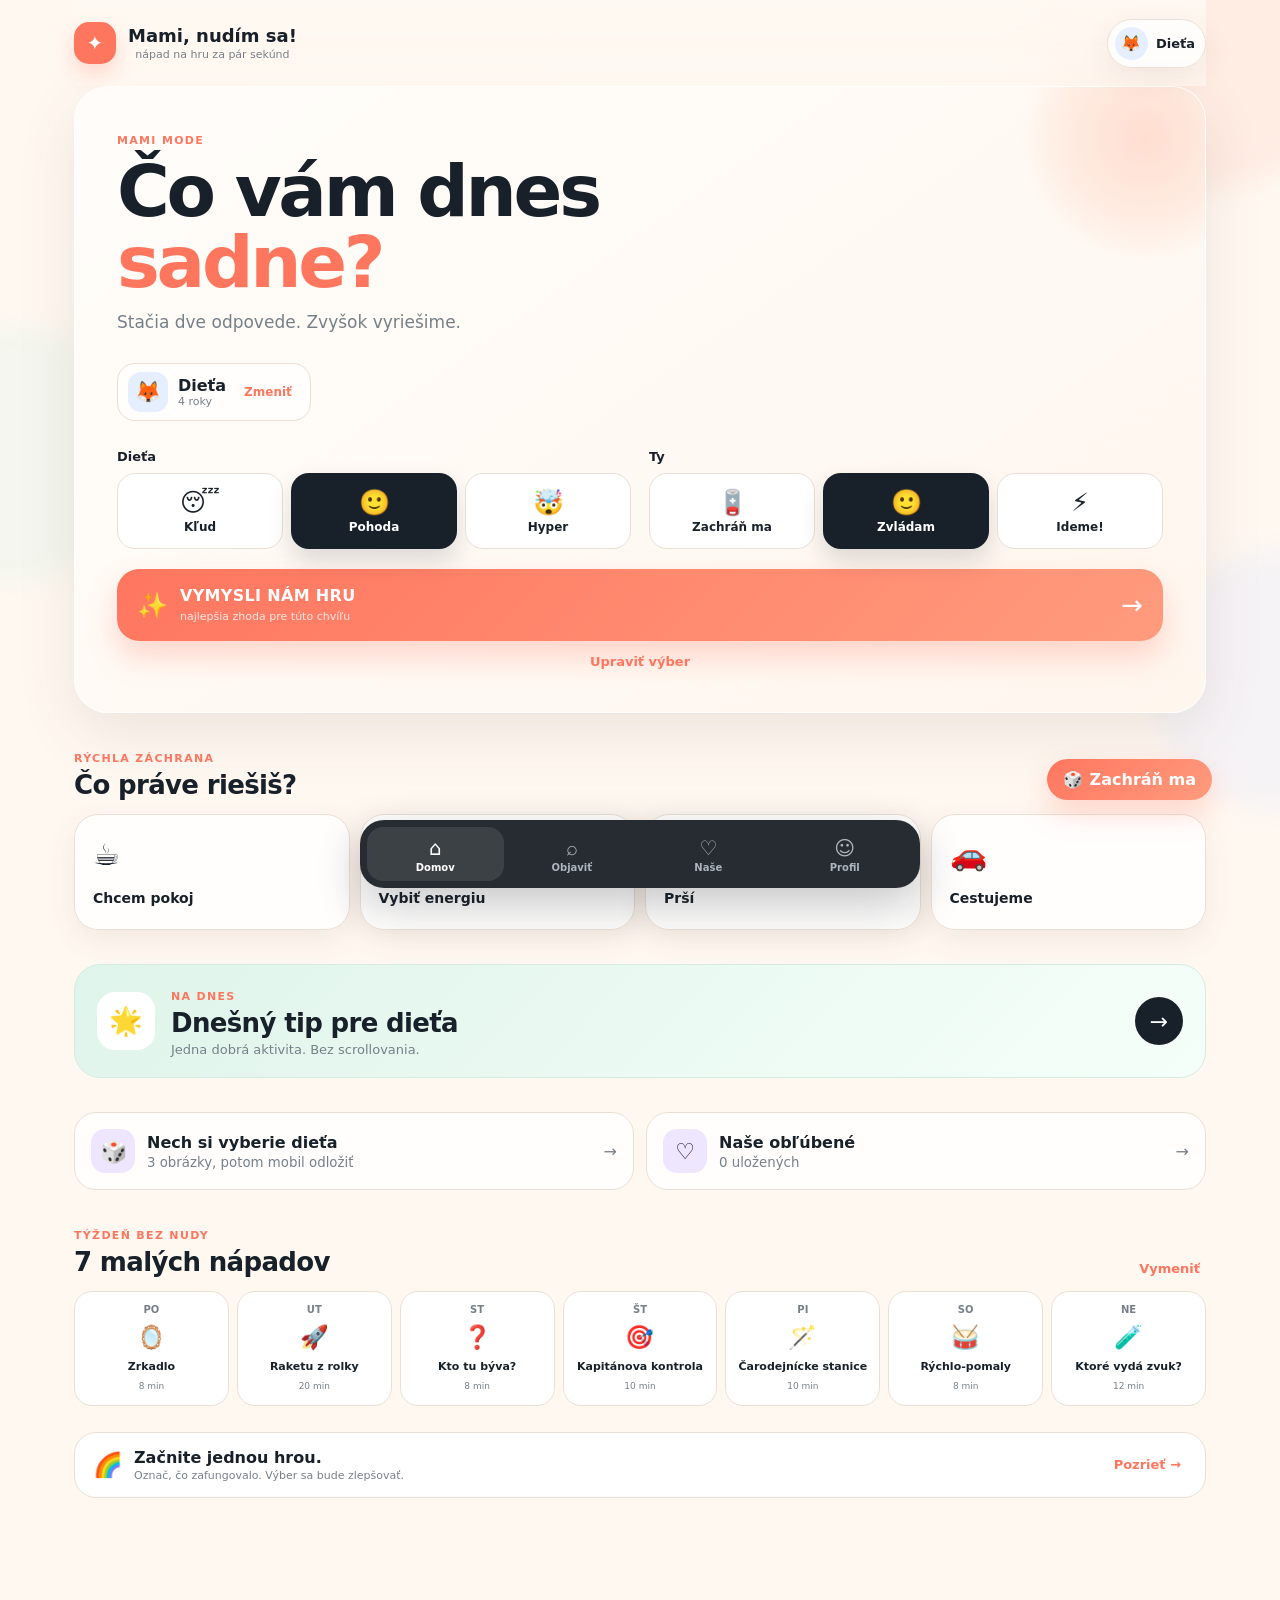
==== commit 65ccaebd: "Add files via upload" ====
--- a/index.html
+++ b/index.html
@@ -1,179 +1,105 @@
 <!doctype html>
-<html lang="sk"><head><meta charset="utf-8"><meta name="viewport" content="width=device-width,initial-scale=1,viewport-fit=cover"><meta name="theme-color" content="#efb7cb"><meta name="apple-mobile-web-app-capable" content="yes"><meta name="apple-mobile-web-app-status-bar-style" content="default"><meta name="apple-mobile-web-app-title" content="Work Bitch"><link rel="manifest" href="./manifest.json?v=12"><link rel="apple-touch-icon" href="./icon-192.png?v=12"><title>Work Bitch</title>
-<style>
-:root{--pink:#efb7cb;--pink2:#fff0f6;--rose:#bd5c80;--bg:#f4f6f8;--card:#fff;--line:#e7e9ee;--text:#17191f;--muted:#747984;--red:#d94b59;--orange:#e69a3b;--green:#4c9c72;--dark:#222229;--shadow:0 10px 34px rgba(28,34,45,.07)}*{box-sizing:border-box}html{background:var(--bg)}body{margin:0;background:var(--bg);font-family:-apple-system,BlinkMacSystemFont,"Segoe UI",sans-serif;color:var(--text);padding:0 0 calc(92px + env(safe-area-inset-bottom));-webkit-tap-highlight-color:transparent}button,input,select{font:inherit}button{border:0;border-radius:13px;padding:10px 13px;font-weight:700;background:#eeeef3;color:var(--text);cursor:pointer}button:active{transform:scale(.98)}header{position:sticky;top:0;z-index:8;background:#f7f7fae8;backdrop-filter:blur(16px);padding:calc(14px + env(safe-area-inset-top)) 16px 8px}h1{margin:0;font-size:27px;letter-spacing:-.5px}.monthnav{display:flex;justify-content:space-between;align-items:center;margin-top:8px}.monthnav button{width:42px;height:38px;padding:0;font-size:25px}.monthname{font-weight:800}main{padding:8px 15px;max-width:760px;margin:auto}.hero{background:linear-gradient(135deg,#f4bfd2,#f9dce7);border-radius:26px;padding:20px;margin:6px 0 14px;box-shadow:var(--shadow);animation:rise .28s ease}.hero small{opacity:.68}.amount{font-size:38px;font-weight:850;letter-spacing:-1.3px;margin:3px 0 15px}.stats{display:grid;grid-template-columns:repeat(3,1fr);gap:7px}.stat{background:#ffffff82;border:1px solid #ffffff55;border-radius:14px;padding:9px}.stat small{display:block}.stat b{font-size:14px}.insightgrid{display:grid;grid-template-columns:1fr 1fr;gap:8px;margin-bottom:14px}.insight{background:#fff;border:1px solid var(--line);border-radius:17px;padding:13px;box-shadow:var(--shadow)}.insight small{display:block;color:var(--muted);margin-bottom:3px}.title{font-size:19px;font-weight:850;letter-spacing:-.3px;margin:23px 3px 9px}.subtitle{font-size:13px;color:var(--muted);margin:-4px 3px 10px}.card{background:linear-gradient(180deg,#fff,#fefefe);border:1px solid var(--line);border-radius:22px;padding:15px;margin-bottom:13px;box-shadow:var(--shadow)}.row{display:flex;justify-content:space-between;align-items:center;gap:10px}.catrow,.tx,.manage{padding:12px 0;border-bottom:1px solid var(--line)}.catrow:last-child,.tx:last-child,.manage:last-child{border-bottom:0}.cat{display:flex;align-items:center;gap:10px;min-width:0}.cat>div:last-child{min-width:0}.ico{width:42px;height:42px;border-radius:14px;display:grid;place-items:center;font-size:19px;flex:none;background:var(--pink2)}.small{font-size:12px}.tiny{font-size:10px}.muted{color:var(--muted)}.red{color:var(--red)!important}.orange{color:var(--orange)!important}.green{color:var(--green)!important}.bar{height:7px;background:#eeeef3;border-radius:9px;overflow:hidden;margin:7px 0 2px 50px}.fill{height:100%;border-radius:9px;transition:width .45s ease;background:var(--rose)}.fill.warn{background:var(--orange)}.fill.over{background:var(--red)}.primary{background:var(--dark);color:#fff}.danger{color:var(--red);background:#fff0f2}.wide{width:100%}.ghost{background:#fff;border:1px solid var(--line)}.fab{position:fixed;right:18px;bottom:calc(82px + env(safe-area-inset-bottom));width:60px;height:60px;border-radius:20px;background:var(--green);color:#fff;font-size:30px;z-index:10;box-shadow:0 12px 28px rgba(76,156,114,.34)}.checkbox{width:24px;height:24px;border:2px solid #b8bac3;border-radius:8px;display:grid;place-items:center;flex:none;transition:.18s}.checkbox.checked{background:#d48eaa;border-color:#d48eaa;color:#fff;transform:scale(1.05)}.savedrow{opacity:.66}nav{position:fixed;bottom:0;left:0;right:0;height:calc(72px + env(safe-area-inset-bottom));padding-bottom:env(safe-area-inset-bottom);background:#fffffff2;border-top:1px solid var(--line);display:flex;justify-content:space-around;z-index:9;backdrop-filter:blur(16px)}nav button{background:none;color:var(--muted);font-size:10px;border-radius:0;min-width:80px}nav button.active{color:var(--rose)}nav span{display:block;font-size:21px;margin-bottom:2px}.modal{display:none;position:fixed;inset:0;background:#0007;align-items:flex-end;z-index:20}.modal.open{display:flex}.sheet{width:100%;max-height:92vh;overflow:auto;background:#fff;border-radius:27px 27px 0 0;padding:20px 18px calc(30px + env(safe-area-inset-bottom));animation:sheet .22s ease}.input,select{width:100%;padding:13px;border:1px solid var(--line);border-radius:13px;font-size:16px;margin:5px 0 11px;background:#fafafd;color:var(--text)}label.field{display:block;font-size:12px;color:var(--muted);margin-top:7px}.filters{display:grid;grid-template-columns:1fr 1fr;gap:8px}.notice{background:var(--pink2);padding:12px;border-radius:14px;font-size:12px;color:#6e5260;margin-bottom:11px}.empty{text-align:center;padding:25px;color:var(--muted)}canvas{display:block;width:100%;height:auto}.legend{display:flex;flex-wrap:wrap;gap:6px;margin-top:10px}.pill{font-size:11px;padding:7px 9px;border-radius:999px}.subbadge{display:inline-flex;align-items:center;background:#f2f4f7;color:#69707c;border-radius:999px;padding:4px 8px;font-size:10px;margin:3px 4px 0 0}.catmeta{display:flex;gap:4px;align-items:center;flex-wrap:wrap;margin-top:2px}.sectioncap{font-size:11px;text-transform:uppercase;letter-spacing:.08em;color:#969ba5;font-weight:800;margin:14px 4px 6px}.tag{display:inline-flex;align-items:center;gap:4px;background:#f0edf8;color:#62587a;border-radius:999px;padding:4px 7px;font-size:10px;margin:2px 3px 0 0}.quick{display:flex;gap:7px;overflow:auto;padding-bottom:4px}.quick button{white-space:nowrap}.undo{display:none;position:fixed;left:16px;right:16px;bottom:calc(82px + env(safe-area-inset-bottom));background:#222229;color:#fff;padding:12px 14px;border-radius:15px;z-index:30;box-shadow:var(--shadow)}.undo.show{display:flex;justify-content:space-between;align-items:center}.undo button{padding:6px 8px}.lock{display:none;position:fixed;inset:0;background:var(--bg);z-index:50;align-items:center;justify-content:center;padding:24px}.lock.show{display:flex}.lockbox{width:100%;max-width:360px;background:#fff;touch-action:manipulation;-webkit-user-select:none;user-select:none;border:1px solid var(--line);border-radius:25px;padding:22px;text-align:center;box-shadow:var(--shadow)}.pinDots{font-size:32px;letter-spacing:10px;margin:14px}.keypad{display:grid;grid-template-columns:repeat(3,1fr);gap:9px}.keypad button{font-size:20px;padding:15px;touch-action:manipulation;-webkit-user-select:none;user-select:none}.lockicon{font-size:48px;color:var(--rose);margin-bottom:5px;transition:.3s}.lockicon.unlock{transform:scale(1.16) rotate(-8deg)}.settingsHero{background:linear-gradient(135deg,#fff0f6,#f7d9e5);border:1px solid #f2d3df;border-radius:25px;padding:18px;margin:5px 0 16px;display:flex;align-items:center;gap:13px;box-shadow:var(--shadow)}.brandpig{width:58px;height:58px;border-radius:19px;background:#e99fbd;display:grid;place-items:center;font-size:32px}.settingsGroup{margin:18px 0 8px;font-size:12px;text-transform:uppercase;letter-spacing:.09em;color:#9a7182;font-weight:850}.settingItem{padding:12px 0;border-bottom:1px solid var(--line)}.settingItem:last-child{border-bottom:0}.settingHead{display:flex;gap:10px;align-items:center;margin-bottom:5px}.settingIcon{width:35px;height:35px;border-radius:11px;background:var(--pink2);display:grid;place-items:center}.toggle{accent-color:var(--rose);width:20px;height:20px}.confetti{position:fixed;inset:0;pointer-events:none;z-index:60;overflow:hidden}.confetti i{position:absolute;top:-20px;font-style:normal;animation:fall 1.8s ease-in forwards}.metricgrid{display:grid;grid-template-columns:1fr 1fr;gap:8px}.metric{background:#fff;border:1px solid var(--line);border-radius:17px;padding:13px}.metric span{display:block;color:var(--muted);font-size:11px;margin-bottom:4px}.metric b{font-size:17px}.rank{display:flex;align-items:center;gap:10px}.ranknum{width:28px;height:28px;border-radius:10px;background:var(--pink2);display:grid;place-items:center;font-size:12px;font-weight:800}.chartbox{height:190px}.calendar{display:grid;grid-template-columns:repeat(7,1fr);gap:5px}.dow{text-align:center;color:var(--muted);font-size:10px;padding:4px 0}.day{min-height:55px;background:#fafafd;border:1px solid var(--line);border-radius:11px;padding:6px;font-size:11px;text-align:left}.day.emptyday{visibility:hidden}.day.today{outline:2px solid #e4a4bd}.day .dsum{font-size:9px;color:var(--rose);font-weight:800;margin-top:5px;overflow:hidden;text-overflow:ellipsis}.day.has{background:#fff4f8}.tagcard{border:1px solid var(--line);border-radius:16px;padding:12px;margin:8px 0}.tagbar{display:flex;height:7px;border-radius:999px;overflow:hidden;background:#eee}.reorder{display:flex;gap:5px}.reorder button{padding:6px 9px}.colorgrid{display:grid;grid-template-columns:repeat(6,1fr);gap:7px;margin:7px 0 12px}.colorpick{height:34px;border-radius:10px;border:3px solid transparent}.colorpick.sel{border-color:#222}.switchrow{display:flex;justify-content:space-between;align-items:center;padding:9px 0}.forecast{background:linear-gradient(135deg,#26262e,#40404a);color:#fff;border-radius:21px;padding:16px;margin-bottom:12px}.forecast small{opacity:.72}.forecast strong{font-size:20px;display:block;margin-top:3px}.sectiontabs{display:flex;gap:7px;overflow:auto;margin-bottom:10px}.sectiontabs button.active{background:var(--dark);color:#fff}.toast{position:fixed;top:calc(14px + env(safe-area-inset-top));left:50%;transform:translateX(-50%) translateY(-80px);background:#222;color:#fff;padding:10px 14px;border-radius:13px;z-index:70;transition:.25s;white-space:nowrap;font-size:12px}.toast.show{transform:translateX(-50%) translateY(0)}
-@keyframes fall{to{transform:translateY(110vh) rotate(720deg);opacity:.9}}@keyframes rise{from{opacity:.5;transform:translateY(5px)}}@keyframes sheet{from{transform:translateY(35px);opacity:.8}}@media(min-width:700px){.fab{right:calc(50% - 360px)}nav{justify-content:center;gap:90px}}
+<html lang="sk">
+<head>
+  <meta charset="utf-8">
+  <meta name="viewport" content="width=device-width, initial-scale=1, viewport-fit=cover">
+  <meta name="theme-color" content="#fff8f1">
+  <meta name="description" content="Mami, nudím sa! – chytrý pomocník na screen-free aktivity pre deti 2–8 rokov.">
+  <meta name="apple-mobile-web-app-capable" content="yes">
+  <meta name="apple-mobile-web-app-status-bar-style" content="default">
+  <meta name="apple-mobile-web-app-title" content="Mami, nudím sa!">
+  <link rel="manifest" href="manifest.webmanifest">
+  <link rel="icon" href="assets/icon-192.png" sizes="192x192">
+  <link rel="apple-touch-icon" href="assets/icon-192.png">
+  <link rel="stylesheet" href="styles.css">
+  <title>Mami, nudím sa! – Verzia 3</title>
+</head>
+<body>
+<a class="skip-link" href="#main">Preskočiť na obsah</a>
+<div class="ambient" aria-hidden="true"><i></i><i></i><i></i></div>
+<div class="app-shell">
+<header class="topbar">
+  <button class="brand" data-view="home" aria-label="Domov"><span class="brand-mark">✦</span><span><strong>Mami, nudím sa!</strong><small>nápad na hru za pár sekúnd</small></span></button>
+  <div class="top-actions"><button class="profile-pill" id="profileQuick"><span id="profileAvatar">🦊</span><b id="topProfileName">Dieťa</b></button></div>
+</header>
+<main id="main" tabindex="-1">
+<section class="view active" id="homeView">
+  <section class="hero-card reveal">
+    <div class="hero-copy"><span class="eyebrow">MAMI MODE</span><h1>Čo vám dnes <em>sadne?</em></h1><p>Stačia dve odpovede. Zvyšok vyriešime.</p></div>
+    <div class="mini-profile" id="activeProfileStrip"><span class="avatar" id="activeAvatar">🦊</span><div><b id="activeName">Dieťa</b><small id="activeAge">4 roky</small></div><button class="tiny-btn" id="switchChildBtn">Zmeniť</button></div>
+    <div class="energy-grid">
+      <div class="question-block"><label>Dieťa</label><div class="emoji-choice" id="childEnergy"><button data-value="calm"><span>😴</span><b>Kľud</b></button><button data-value="normal" class="active"><span>🙂</span><b>Pohoda</b></button><button data-value="hyper"><span>🤯</span><b>Hyper</b></button></div></div>
+      <div class="question-block"><label>Ty</label><div class="emoji-choice parent" id="parentEnergy"><button data-value="zero"><span>🪫</span><b>Zachráň ma</b></button><button data-value="normal" class="active"><span>🙂</span><b>Zvládam</b></button><button data-value="high"><span>⚡</span><b>Ideme!</b></button></div></div>
+    </div>
+    <button class="mega-cta" id="rescueBtn"><span class="cta-icon">✨</span><span><b>VYMYSLI NÁM HRU</b><small>najlepšia zhoda pre túto chvíľu</small></span><span class="arrow">→</span></button>
+    <button class="link-btn" id="openFineTune">Upraviť výber</button>
+  </section>
 
-/* v11 premium interactions */
-.homeDuo{display:grid;grid-template-columns:1fr 1fr;gap:8px;margin:0 0 14px}.homeDuo .forecast,.homeDuo .insight{margin:0;min-height:91px}.homeDuo .forecast{display:flex;flex-direction:column;justify-content:center}.stat{position:relative;touch-action:manipulation}.stat.manual:after{content:'ručné';position:absolute;right:6px;top:5px;font-size:8px;text-transform:uppercase;letter-spacing:.05em;color:var(--rose);font-weight:800}.moneyStatus{display:flex;gap:8px;align-items:flex-start;margin:-7px 0 14px;padding:11px 12px;border-radius:16px;background:#ffffff80;border:1px solid #ffffff80;font-size:12px;line-height:1.35}.pigMood{font-size:23px;line-height:1}.pace{display:inline-flex;align-items:center;border-radius:999px;padding:2px 6px;font-size:9px;font-weight:800;margin-left:4px;background:#eef6f1;color:#438360}.pace.warn{background:#fff2df;color:#b6721e}.pace.over{background:#ffecef;color:#c44555}.insightsList{display:grid;gap:8px}.smartInsight{display:flex;gap:10px;align-items:flex-start;padding:12px;border:1px solid var(--line);border-radius:16px;background:var(--card)}.smartInsight .siIcon{font-size:21px;width:28px;text-align:center}.changeUp{color:var(--red)}.changeDown{color:var(--green)}.rangeTabs,.sectiontabs{display:flex;gap:6px;overflow:auto;scrollbar-width:none}.rangeTabs button,.sectiontabs button{white-space:nowrap}.rangeTabs button.active,.sectiontabs button.active{background:var(--dark);color:#fff}.wrapped{display:flex;overflow-x:auto;gap:12px;scroll-snap-type:x mandatory;padding:2px 1px 10px}.wrapCard{min-width:86%;scroll-snap-align:center;border-radius:26px;padding:22px;background:linear-gradient(145deg,#f7bfd3,#fbe8ef);box-shadow:var(--shadow);min-height:240px;display:flex;flex-direction:column;justify-content:space-between}.wrapCard.darkcard{background:linear-gradient(145deg,#25232b,#4a3542);color:#fff}.wrapBig{font-size:36px;font-weight:900;letter-spacing:-1px}.noSpend{position:relative}.noSpend:after{content:'👑';position:absolute;right:4px;top:3px;font-size:11px}.heat1{background:#fff7fa}.heat2{background:#fde8f0}.heat3{background:#f9cfdf}.heat4{background:#efabc5}.tagDetailBars .row{padding:8px 0;border-bottom:1px solid var(--line)}.repeatBtn{background:#eef7f1;color:#3c7b59}.splitBox{display:none;border:1px dashed #d9bcc7;background:#fff8fb;border-radius:16px;padding:10px;margin:4px 0 12px}.splitBox.show{display:block}.splitRow{display:grid;grid-template-columns:1fr 1.25fr auto;gap:6px;align-items:center}.splitRow .input,.splitRow select{margin:3px 0}.searchTotal{padding:10px 12px;border-radius:14px;background:var(--pink2);margin-bottom:9px}.privacyMask{letter-spacing:.08em}.themePreview{display:grid;grid-template-columns:repeat(3,1fr);gap:7px}.themeBtn{border:2px solid transparent;padding:10px 5px;text-align:center;background:#f5f5f7}.themeBtn.sel{border-color:var(--rose)}.themeDot{width:27px;height:27px;border-radius:9px;margin:0 auto 5px}.appearanceRow{display:grid;grid-template-columns:repeat(3,1fr);gap:6px}.appearanceRow button.sel{background:var(--dark);color:#fff}.brandMini{display:inline-flex;align-items:center;gap:5px;color:var(--rose);font-weight:800}.swipeHint{font-size:9px;color:var(--muted);margin-top:2px}.day.noSpend .dsum{color:#9c7b35}.overviewHead{display:flex;align-items:center;justify-content:space-between;gap:10px}.overviewHead .title{margin-right:auto}.searchIcon{width:40px;height:40px;border-radius:13px;background:#fff;border:1px solid var(--line)}
-body[data-theme="clean"]{--pink:#dbe8d5;--pink2:#f2f7ef;--rose:#708b68;--green:#638a71;--orange:#c18c4a}body[data-theme="midnight"]{--pink:#d2a7bf;--pink2:#efe2ea;--rose:#c86e9d;--green:#70a886;--orange:#d4a35b}body[data-dark="1"]{--bg:#17171c;--card:#222229;--line:#34343e;--text:#f5f3f6;--muted:#aaa5af;--dark:#f3edf1;--pink2:#352630;--shadow:0 10px 34px rgba(0,0,0,.22)}body[data-dark="1"] header{background:#17171ce8}body[data-dark="1"] nav{background:#1d1d23f2}body[data-dark="1"] .card,body[data-dark="1"] .metric,body[data-dark="1"] .insight,body[data-dark="1"] .smartInsight{background:#222229}body[data-dark="1"] .hero{background:linear-gradient(135deg,#4a2f3d,#6c4052)}body[data-dark="1"] .stat,body[data-dark="1"] .moneyStatus{background:#ffffff12;border-color:#ffffff14}body[data-dark="1"] .sheet{background:#202027}body[data-dark="1"] .input,body[data-dark="1"] select{background:#292931;color:#fff;border-color:#3a3a44}body[data-dark="1"] .day{background:#25252c}body[data-dark="1"] .day.has{background:#392832}body[data-dark="1"] .forecast{background:linear-gradient(135deg,#2e2932,#453440)}body[data-dark="1"] .ghost{background:#292931;color:#f5f3f6}body[data-dark="1"] .wrapCard{background:linear-gradient(145deg,#593748,#3d2934)}
-@media(max-width:420px){.homeDuo{gap:6px}.homeDuo .forecast,.homeDuo .insight{padding:11px}.homeDuo strong,.homeDuo b{font-size:14px}.stats{gap:5px}.stat{padding:8px 6px}.stat b{font-size:13px}.splitRow{grid-template-columns:.8fr 1fr auto}.wrapCard{min-width:91%}}
+  <section class="section quick-rescue reveal delay-1">
+    <div class="section-head"><div><span class="eyebrow">RÝCHLA ZÁCHRANA</span><h2>Čo práve riešiš?</h2></div><button class="text-action" id="moreSituationsBtn">Viac</button></div>
+    <div class="situation-grid compact" id="situationGrid">
+      <button class="situation" data-mode="quiet"><span>☕</span><b>Chcem pokoj</b></button>
+      <button class="situation" data-mode="energy"><span>⚡</span><b>Vybiť energiu</b></button>
+      <button class="situation" data-mode="rain"><span>🌧️</span><b>Prší</b></button>
+      <button class="situation" data-mode="travel"><span>🚗</span><b>Cestujeme</b></button>
+      <button class="situation extra" data-mode="restaurant"><span>🍽️</span><b>Čakáme</b></button>
+      <button class="situation extra" data-mode="cook"><span>🍳</span><b>Varím</b></button>
+      <button class="situation extra" data-mode="phone"><span>☎️</span><b>Telefonujem</b></button>
+      <button class="situation extra" data-mode="nothing"><span>🙌</span><b>Nemáme nič</b></button>
+      <button class="situation extra" data-mode="siblings"><span>👧👦</span><b>Súrodenci</b></button>
+    </div>
+  </section>
 
-/* v12 */
-.brandHead{display:flex;align-items:center;gap:9px}.brandHead h1{flex:1}.brandHeadLogo{width:34px;height:34px;object-fit:contain}.tripPill{padding:7px 10px;border-radius:999px;background:var(--pink2);color:var(--rose);font-size:11px;max-width:150px;overflow:hidden;text-overflow:ellipsis;white-space:nowrap}.brandLogo{width:58px;height:58px;object-fit:contain}.moodRow{display:grid;grid-template-columns:repeat(4,1fr);gap:7px;margin:7px 0 14px}.moodBtn{padding:9px 5px;background:var(--card);border:1px solid var(--line);font-size:11px}.moodBtn.sel{outline:2px solid var(--rose);background:var(--pink2)}.wishlistTabs{display:flex;gap:7px;margin:7px 0 12px}.wishlistTabs button{flex:1}.wishlistTabs .active{background:var(--rose);color:white}.wishCard,.challengeCard,.travelCard,.leakCard{background:var(--card);border:1px solid var(--line);border-radius:20px;padding:14px;margin:10px 0;box-shadow:var(--shadow)}.priority{font-size:10px;padding:4px 7px;border-radius:999px;background:var(--pink2);color:var(--rose)}.progressTrack{height:8px;background:var(--line);border-radius:999px;overflow:hidden;margin:8px 0}.progressTrack>i{display:block;height:100%;background:var(--rose);border-radius:999px}.xpbar{display:flex;align-items:center;gap:8px}.xpbar .progressTrack{flex:1}.triggerGrid{display:grid;grid-template-columns:1fr;gap:8px}.trigger{display:flex;gap:10px;padding:12px;background:var(--card);border:1px solid var(--line);border-radius:16px}.triggerIcon{font-size:24px}.reportBtns{display:grid;grid-template-columns:1fr 1fr;gap:8px}.hideCat{opacity:.48}.hiddenBadge{font-size:9px;padding:3px 6px;background:var(--line);border-radius:999px}.travelTotals{display:grid;grid-template-columns:repeat(3,1fr);gap:7px}.travelTotals .metric{padding:10px}.whoRow{display:grid;grid-template-columns:1fr 1fr;gap:8px}.whoRow button.sel{background:var(--rose);color:white}.cashLeak{display:flex;justify-content:space-between;gap:10px;align-items:center;padding:10px 0;border-bottom:1px solid var(--line)}.cashLeak:last-child{border-bottom:0}.reportPreview{background:linear-gradient(135deg,var(--pink2),var(--card));border:1px solid var(--line);border-radius:18px;padding:14px}.levelPill{display:inline-flex;padding:5px 8px;border-radius:999px;background:#f5d66f33;color:#8a6715;font-size:10px}.safeNote{font-size:11px;color:var(--muted)}
-body[data-theme="matcha"]{--pink:#b8d6ad;--pink2:#edf7e9;--rose:#5f8f5e;--green:#4e8c66;--orange:#bd8a46}.theme-matcha{}
-body[data-theme="midnight"]{--pink:#c58a9a;--pink2:#f3e3e8;--rose:#7e263e;--green:#5b8f70;--orange:#b48649}
-body[data-dark="1"]{--bg:#121217;--card:#202027;--line:#363640;--text:#f8f6f7;--muted:#b7b1ba;--dark:#f1edf0;--shadow:0 10px 34px rgba(0,0,0,.25)}body[data-dark="1"] .card,body[data-dark="1"] .metric,body[data-dark="1"] .insight,body[data-dark="1"] .smartInsight,body[data-dark="1"] .wishCard,body[data-dark="1"] .challengeCard,body[data-dark="1"] .travelCard,body[data-dark="1"] .leakCard,body[data-dark="1"] .trigger{background:#202027;color:#f8f6f7}body[data-dark="1"] .sheet,body[data-dark="1"] .lockbox{background:#1d1d24;color:#f8f6f7}body[data-dark="1"] .input,body[data-dark="1"] select,body[data-dark="1"] .moodBtn{background:#292932;color:#f8f6f7;border-color:#3d3d47}body[data-dark="1"] .day{background:#24242c;color:#f8f6f7}body[data-dark="1"] .day.has{background:#34252c}body[data-dark="1"] .stat{background:#ffffff12;color:#fff}body[data-dark="1"] .notice{background:#3a2931;color:#f1d8e2}body[data-dark="1"] .subbadge{background:#34343d;color:#d9d5dc}body[data-dark="1"] .tag{background:#362b43;color:#ddd0ec}body[data-dark="1"] .settingsHero{background:linear-gradient(135deg,#36242c,#4b303a);border-color:#533541}body[data-dark="1"] .themeBtn,body[data-dark="1"] button{color:var(--text)}body[data-dark="1"] .primary{background:var(--rose);color:white}
-@media(max-width:420px){nav button{min-width:0;flex:1}.moodRow{grid-template-columns:repeat(4,1fr)}.travelTotals{grid-template-columns:1fr 1fr 1fr}.reportBtns{grid-template-columns:1fr}}
+  <section class="daily-card reveal delay-2"><div class="daily-icon">🌟</div><div><span class="eyebrow">NA DNES</span><h2>Dnešný tip pre <span id="dailyName">dieťa</span></h2><p id="dailySummary">Jedna dobrá aktivita. Bez scrollovania.</p></div><button class="circle-go" id="dailyBtn" aria-label="Ukáž dnešný tip">→</button></section>
 
-body[data-theme="matcha"] .hero{background:linear-gradient(135deg,#cbe4c3,#e8f4e3)}body[data-theme="matcha"] .settingsHero{background:linear-gradient(135deg,#edf7e9,#dcefd5);border-color:#cce4c4}body[data-theme="matcha"] .checkbox.checked{background:#6f9f6e;border-color:#6f9f6e}body[data-theme="matcha"] .day.has{background:#eef8eb}body[data-theme="matcha"] .day.today{outline-color:#74a474}body[data-theme="matcha"] .tag{background:#e6f2e2;color:#537152}body[data-theme="matcha"] .ranknum{background:#e8f4e3}body[data-theme="midnight"] .hero{background:linear-gradient(135deg,#d6a4b1,#ead0d7)}body[data-theme="midnight"] .settingsHero{background:linear-gradient(135deg,#f2e5e9,#e2c3cc);border-color:#d5aeb9}body[data-theme="midnight"] .checkbox.checked{background:#7e263e;border-color:#7e263e}body[data-theme="midnight"] .day.has{background:#f5e8ec}body[data-theme="midnight"] .day.today{outline-color:#7e263e}body[data-theme="midnight"] .tag{background:#efe0e5;color:#6e293d}body[data-theme="midnight"] .ranknum{background:#f2e3e8}body[data-dark="1"][data-theme="matcha"] .hero{background:linear-gradient(135deg,#263528,#344a36)}body[data-dark="1"][data-theme="matcha"] .settingsHero{background:linear-gradient(135deg,#243027,#314035);border-color:#405644}body[data-dark="1"][data-theme="matcha"] .day.has{background:#26372a}body[data-dark="1"][data-theme="matcha"] .tag{background:#2b3d2d;color:#cde5c8}body[data-dark="1"][data-theme="midnight"] .hero{background:linear-gradient(135deg,#3f1f29,#5a2638)}body[data-dark="1"][data-theme="midnight"] .settingsHero{background:linear-gradient(135deg,#351e26,#4b2431);border-color:#653244}body[data-dark="1"][data-theme="midnight"] .day.has{background:#40202b}body[data-dark="1"][data-theme="midnight"] .tag{background:#492432;color:#e7cbd4}
-</style></head><body>
-<header><div class="brandHead"><img src="./logo.svg?v=12" class="brandHeadLogo" alt=""><h1>Work Bitch</h1><button id="tripPill" class="tripPill" style="display:none" onclick="openActiveTrip()"></button></div><div class="monthnav"><button onclick="shiftMonth(-1)">‹</button><div id="monthName" class="monthname"></div><button onclick="shiftMonth(1)">›</button></div></header><main id="app"></main><button class="fab" onclick="openExpense()">+</button>
-<nav><button class="active" onclick="tab='home';nav(this);render()"><span>⌂</span>Výdavky</button><button onclick="tab='overview';nav(this);render()"><span>◉</span>Prehľad</button><button onclick="tab='wishlist';nav(this);render()"><span>♡</span>Wishlist</button><button onclick="tab='settings';nav(this);render()"><span>☰</span>Nastavenia</button></nav>
-<div class="modal" id="modal" onclick="if(event.target===this)closeM()"><div class="sheet" id="sheet"></div></div><div class="undo" id="undo"><span>Výdavok vymazaný</span><button onclick="undoDelete()">Vrátiť späť</button></div><div class="lock" id="lock"><div class="lockbox"><div class="lockicon" id="lockIcon">🔒</div><h2>Work Bitch</h2><div class="muted small">Zadaj PIN</div><div class="pinDots" id="pinDots">○○○○</div><div class="keypad" id="keypad"></div><div id="pinMsg" class="small red"></div></div></div><div id="toast" class="toast"></div>
-<script>
-const COLORS=['#f3b8cc','#e7a4bd','#cba9e7','#a9c6e7','#9ed8cf','#b9dda8','#f0d99d','#f3b39f','#c7b7aa','#b9bdc9','#d998b7','#93c4b1'];
-const D=[["health","🏥","Zdravotka",122,"fixed","spent"],["netflix","📺","Netflix",12,"fixed","spent"],["spotify","🎵","Spotify",13,"fixed","spent"],["4ka","📱","4ka",23,"fixed","spent"],["rent","🏠","Nájom",485,"fixed","spent"],["internet","🌐","Internet",17,"fixed","spent"],["multi","🏋️","Multisport",25,"fixed","spent"],["cloud","☁️","iCloud a Google disk",10,"fixed","spent"],["social","🧾","Sociálka",330,"fixed","saved"],["tax","📄","Daň",100,"fixed","saved"],["saving","💰","Šetrenie",300,"fixed","saved"],["unexpected","🛟","Nečakané výdavky",50,"fixed","saved"],["food","🛒","Potraviny",200,"variable","spent"],["lunch","🍽️","Obedy",100,"variable","spent"],["beauty","💄","Kozmetika",40,"variable","spent"],["drug","🧴","Drogéria do domácnosti",20,"variable","spent"],["pharm","💊","Lekáreň",20,"variable","spent"],["mhd","🚌","Doprava MHD",30,"variable","spent"],["taxi","🚕","Taxíky",20,"variable","spent"],["fun","🎉","Zábava",100,"variable","spent"]].map((x,i)=>({id:x[0],icon:x[1],name:x[2],limit:x[3],type:x[4],bucket:x[5],color:COLORS[i%COLORS.length]}));
-const STORAGE='mb-v8';
-let raw=localStorage.getItem(STORAGE)||localStorage.getItem('mb-v7')||localStorage.getItem('mb-v6');
-let s;try{s=raw?JSON.parse(raw):null}catch(_){s=null}
-if(!s)s={defaultIncome:2000,cats:D,months:{},quick:[],pin:'',lockAfter:0,tags:[],snapshots:[]};
-if(!Array.isArray(s.cats)||!s.cats.length)s.cats=D;
-const DEFAULT_SUBS={food:['Supermarket','Menší nákup','Pekáreň'],lunch:['Reštaurácia','Donáška','Káva'],beauty:['Pleť','Vlasy','Make-up'],drug:['Čistiace prostriedky','Pranie','Papierové potreby'],pharm:['Lieky','Vitamíny','Lekár'],mhd:['MHD','Vlak','Autobus'],taxi:['Taxi','Bolt / Uber'],fun:['Drink','Kino / kultúra','Event / festival']};s.cats.forEach((c,i)=>{if(!c.color)c.color=COLORS[i%COLORS.length];if(!c.bucket)c.bucket='spent';if(!Array.isArray(c.subcats))c.subcats=[];if(!c.subcats.length&&DEFAULT_SUBS[c.id])c.subcats=[...DEFAULT_SUBS[c.id]]});s.months=s.months||{};s.quick=s.quick||[];s.tags=s.tags||[];s.snapshots=s.snapshots||[];s.lockAfter=s.lockAfter??0;s.animations=s.animations!==false;s.confetti=s.confetti!==false;s.appearance=s.appearance||'auto';s.theme=s.theme||'work';s.personality=s.personality||'boss';s.privacyMode=!!s.privacyMode;s.manualTotals=s.manualTotals||{};s.wishlist=s.wishlist||[];s.challengeState=s.challengeState||{};s.trips=s.trips||[];s.activeTripId=s.activeTripId||'';s.autoCategoryOrder=!!s.autoCategoryOrder;s.wishlistTab=s.wishlistTab||'wishlist';s.cats.forEach(c=>c.hidden=!!c.hidden);if(s.theme==='matcha')s.theme='matcha';
-Object.values(s.months).forEach(m=>{m.expenses=m.expenses||[];m.savedChecks=m.savedChecks||{};m.manualTotals=m.manualTotals||{};m.expenses.forEach(x=>{x.tags=x.tags||[];x.subcat=x.subcat||'';x.mood=x.mood||'';if(!x.ts)x.ts=new Date(x.date||Date.now()).getTime()})});
-let cur=new Date(),tab='home',filter='all',sort='newest',search='',period='month',customFrom='',customTo='',tagFilter='all',hold,lastDeleted=null,pinBuffer='',hiddenAt=0,overviewSection='summary',snapshotTimer=null,chartRange=6,pieSlices=[],swipeX=0,suppressClickUntil=0;
-const $=id=>document.getElementById(id),euro=n=>s&&s.privacyMode?'•••• €':new Intl.NumberFormat('sk-SK',{style:'currency',currency:'EUR'}).format(Number(n)||0),esc=x=>String(x??'').replace(/[&<>'"]/g,m=>({'&':'&amp;','<':'&lt;','>':'&gt;',"'":'&#39;','"':'&quot;'}[m])),K=(d=cur)=>d.getFullYear()+'-'+String(d.getMonth()+1).padStart(2,'0'),todayISO=()=>{let d=new Date();return d.getFullYear()+'-'+String(d.getMonth()+1).padStart(2,'0')+'-'+String(d.getDate()).padStart(2,'0')};
-function M(key=K()){if(!s.months[key])s.months[key]={income:s.defaultIncome,expenses:[],savedChecks:{},manualTotals:{}};s.months[key].manualTotals=s.months[key].manualTotals||{};return s.months[key]}function C(id){return s.cats.find(c=>c.id===id)}function persist(){localStorage.setItem(STORAGE,JSON.stringify(s))}function save(withSnapshot=true){persist();if(withSnapshot)scheduleSnapshot()}function scheduleSnapshot(){clearTimeout(snapshotTimer);snapshotTimer=setTimeout(()=>makeSnapshot('auto'),900)}function cleanState(){let o=JSON.parse(JSON.stringify(s));o.snapshots=[];return o}function makeSnapshot(reason='auto'){let data=JSON.stringify(cleanState()),last=s.snapshots[s.snapshots.length-1];if(last&&last.data===data)return;s.snapshots.push({id:Date.now(),at:Date.now(),reason,data});s.snapshots=s.snapshots.slice(-5);persist()}
-function fixedSpent(key=K()){return s.cats.filter(c=>c.type==='fixed'&&c.bucket==='spent').reduce((a,c)=>a+c.limit,0)}function saved(key=K()){let m=M(key),actual=s.cats.filter(c=>c.type==='fixed'&&c.bucket==='saved'&&m.savedChecks[c.id]).reduce((a,c)=>a+c.limit,0);return Math.max(0,actual+Number(m.manualTotals?.savedAdj||0))}function pending(key=K()){let target=s.cats.filter(c=>c.type==='fixed'&&c.bucket==='saved').reduce((a,c)=>a+c.limit,0);return Math.max(0,target-saved(key))}function varSpent(key=K()){return M(key).expenses.reduce((a,x)=>a+x.amount,0)}function totalSpent(key=K()){let actual=fixedSpent(key)+varSpent(key),m=M(key);return Math.max(0,actual+Number(m.manualTotals?.spentAdj||0))}function remaining(key=K()){return M(key).income-totalSpent(key)-saved(key)}function safeAvailable(key=K()){return remaining(key)-pending(key)}function spent(id,key=K()){let c=C(id);if(!c)return 0;return c.type==='fixed'?c.limit:M(key).expenses.filter(x=>x.cat===id).reduce((a,x)=>a+x.amount,0)}
-function nav(b){document.querySelectorAll('nav button').forEach(x=>x.classList.remove('active'));b.classList.add('active')}function shiftMonth(n){cur=new Date(cur.getFullYear(),cur.getMonth()+n,1);filter='all';tagFilter='all';search='';render()}function label(){return new Intl.DateTimeFormat('sk-SK',{month:'long',year:'numeric'}).format(cur).replace(/^./,x=>x.toUpperCase())}function daysInMonth(d=cur){return new Date(d.getFullYear(),d.getMonth()+1,0).getDate()}function dayProgress(){let n=new Date();if(n.getFullYear()!==cur.getFullYear()||n.getMonth()!==cur.getMonth())return daysInMonth();return Math.max(1,n.getDate())}function daysLeft(){let n=new Date();return n.getFullYear()===cur.getFullYear()&&n.getMonth()===cur.getMonth()?Math.max(1,daysInMonth()-n.getDate()+1):daysInMonth()}function projection(){let elapsed=dayProgress(),dim=daysInMonth(),manualBase=Math.max(0,totalSpent()-fixedSpent()),projectedVar=manualBase/Math.max(1,elapsed)*dim,forecastTotal=fixedSpent()+projectedVar+pending()+saved(),forecastRemain=M().income-forecastTotal;return {projectedVar,forecastTotal,forecastRemain}}function render(){applyAppearance();let mn=$('monthName');if(mn)mn.textContent=label();let fn=({home,overview,settings}[tab]||home);fn();save(false)}
-function ico(c){return `<div class="ico" style="background:${c.color}28">${c.icon}</div>`}
-function askEditCat(id){if(confirm('Upraviť?'))editCat(id)}
-function catRows(t){let cats=s.cats.filter(c=>c.type===t);if(t==='fixed')cats=cats.sort((a,b)=>(a.bucket==='saved')-(b.bucket==='saved'));return cats.map(c=>{let sp=spent(c.id),r=c.limit?sp/c.limit:0,sv=c.bucket==='saved',ch=M().savedChecks[c.id],over=r>1,bar=over?'over':r>=.75?'warn':'',pace='';if(t==='variable'&&K()===K(new Date())&&c.limit){let time=dayProgress()/daysInMonth();pace=r>1?'over':r>time+.15?'warn':'ok';}return `<div class="catrow ${sv&&ch?'savedrow':''}" ontouchstart="hold=setTimeout(()=>askEditCat('${c.id}'),1150)" ontouchend="clearTimeout(hold)" ontouchmove="clearTimeout(hold)" oncontextmenu="event.preventDefault();askEditCat('${c.id}')"><div class="row"><div class="cat">${sv?`<div class="checkbox ${ch?'checked':''}" onclick="event.stopPropagation();toggleSaved('${c.id}')">${ch?'✓':''}</div>`:''}${ico(c)}<div><b>${esc(c.name)}</b>${t==='variable'?`<div class="small muted">${euro(sp)} z ${euro(c.limit)} · ${c.limit?Math.round(r*100):0}%${pace?` <span class="pace ${pace==='ok'?'':pace}">${pace==='ok'?'v tempe':pace==='warn'?'rýchlejšie':'nad limitom'}</span>`:''}</div>`:sv?`<div class="small muted">${ch?'✓ Odložené':'Čaká na odloženie'}</div>`:''}</div></div><b class="${t==='fixed'?'orange':over?'red':r>=.75?'orange':''}">${t==='fixed'?euro(c.limit):(over?'− '+euro(sp-c.limit):'Zostáva '+euro(Math.max(0,c.limit-sp)))}</b></div>${t==='variable'?`<div class="bar"><div class="fill ${bar}" style="background:${bar?'':c.color};width:${Math.min(100,r*100||0)}%"></div></div>`:''}</div>`}).join('')||'<div class="empty">Žiadne kategórie.</div>'}
-function celebrate(){if(s.confetti===false)return;let box=document.createElement('div');box.className='confetti';for(let i=0;i<26;i++){let e=document.createElement('i');e.textContent=['✨','💗','👑','•'][i%4];e.style.left=(Math.random()*100)+'%';e.style.animationDelay=(Math.random()*.35)+'s';e.style.fontSize=(10+Math.random()*14)+'px';box.appendChild(e)}document.body.appendChild(box);setTimeout(()=>box.remove(),2300)}
-function toggleSaved(id){let before=s.cats.filter(c=>c.type==='fixed'&&c.bucket==='saved').every(c=>M().savedChecks[c.id]);M().savedChecks[id]=!M().savedChecks[id];let after=s.cats.filter(c=>c.type==='fixed'&&c.bucket==='saved').every(c=>M().savedChecks[c.id]);save();render();if(!before&&after)celebrate()}
-function home(){let p=projection(),status=moneyStatus(),mt=M().manualTotals||{};$('app').innerHTML=`<div class="hero"><div class="row"><small>Zostatok</small>${logoHTML('brandHeadLogo')}</div><div class="amount">${euro(remaining())}</div><div class="moneyStatus"><span class="pigMood">${status.icon}</span><div><b>${esc(status.title)}</b><div>${esc(status.text)}</div></div></div><div class="stats"><div class="stat" ontouchstart="hold=setTimeout(()=>editMetric('income'),850)" ontouchend="clearTimeout(hold)" ontouchmove="clearTimeout(hold)" oncontextmenu="event.preventDefault();editMetric('income')"><small>Príjem</small><b>${euro(M().income)}</b></div><div class="stat ${Math.abs(mt.spentAdj||0)>.009?'manual':''}" ontouchstart="hold=setTimeout(()=>editMetric('spent'),850)" ontouchend="clearTimeout(hold)" ontouchmove="clearTimeout(hold)" oncontextmenu="event.preventDefault();editMetric('spent')"><small>Minuté</small><b>${euro(totalSpent())}</b></div><div class="stat ${Math.abs(mt.savedAdj||0)>.009?'manual':''}" ontouchstart="hold=setTimeout(()=>editMetric('saved'),850)" ontouchend="clearTimeout(hold)" ontouchmove="clearTimeout(hold)" oncontextmenu="event.preventDefault();editMetric('saved')"><small>Odložené</small><b>${euro(saved())}</b></div></div></div><div class="homeDuo"><div class="forecast"><small>Odhad zostatku</small><strong>${euro(p.forecastRemain)}</strong><div class="tiny" style="opacity:.7">na konci mesiaca</div></div><div class="insight"><small>Bezpečný denný výdavok</small><b style="font-size:18px">${euro(Math.max(0,safeAvailable()/daysLeft()))}</b><div class="tiny muted">do konca mesiaca</div></div></div><div class="title">Variabilné výdavky</div><div class="card">${catRows('variable')}</div><div class="title">Fixné výdavky</div><div class="card">${catRows('fixed')}</div>`}
-function prevKey(){let d=new Date(cur.getFullYear(),cur.getMonth()-1,1);return K(d)}function avgDay(key=K()){let m=M(key),d=key===K(new Date())?new Date().getDate():new Date(+key.slice(0,4),+key.slice(5,7),0).getDate();return m.expenses.reduce((a,x)=>a+x.amount,0)/Math.max(1,d)}function expenseByDay(){let by={};M().expenses.forEach(x=>by[x.date]=(by[x.date]||0)+x.amount);return by}function topCats(){return s.cats.filter(c=>c.type==='variable').map(c=>({c,val:spent(c.id)})).filter(x=>x.val>0).sort((a,b)=>b.val-a.val).slice(0,3)}function biggestExpense(){return [...M().expenses].sort((a,b)=>b.amount-a.amount)[0]}function biggestDay(){let by=expenseByDay(),a=Object.entries(by).sort((a,b)=>b[1]-a[1])[0];return a?{date:a[0],amount:a[1]}:null}function comparison(){let a=varSpent(),b=varSpent(prevKey());return {a,b,diff:a-b,pct:b?((a-b)/b*100):0}}
-function sectionTabs(){return `<div class="sectiontabs"><button class="${overviewSection==='summary'?'active':''}" onclick="overviewSection='summary';overview()">Súhrn</button><button class="${overviewSection==='calendar'?'active':''}" onclick="overviewSection='calendar';overview()">Kalendár</button><button class="${overviewSection==='tags'?'active':''}" onclick="overviewSection='tags';overview()">Tagy</button><button class="${overviewSection==='transactions'?'active':''}" onclick="overviewSection='transactions';overview()">Výdavky</button><button class="${overviewSection==='wrapped'?'active':''}" onclick="overviewSection='wrapped';overview()">Wrapped</button></div>`}
-function overview(){$('app').innerHTML=`<div class="overviewHead"><div class="title">Prehľad</div><button class="searchIcon" onclick="openGlobalSearch()">⌕</button></div>${sectionTabs()}<div id="overviewBody"></div>`;if(overviewSection==='summary')summaryView();if(overviewSection==='calendar')calendarView();if(overviewSection==='tags')tagsView();if(overviewSection==='transactions')transactionsView();if(overviewSection==='wrapped')wrappedView()}
-function summaryView(){let tc=topCats(),be=biggestExpense(),bd=biggestDay(),cmp=comparison(),p=projection(),dir=cmp.diff>0?'viac':'menej',cls=cmp.diff>0?'red':'green',ins=smartInsights(),changes=categoryChanges();$('overviewBody').innerHTML=`<div class="card"><div style="height:245px"><canvas id="pie" width="320" height="245"></canvas></div><div id="legend" class="legend"></div><div class="row"><b>Variabilné výdavky SPOLU</b><b>${euro(varSpent())}</b></div></div><div class="insightsList">${ins.map(x=>`<div class="smartInsight"><div class="siIcon">${x.icon}</div><div><b>${esc(x.title)}</b><div class="small muted">${esc(x.text)}</div></div></div>`).join('')}</div><div class="metricgrid" style="margin-top:12px"><div class="metric"><span>Priemer / deň</span><b>${euro(avgDay())}</b><div class="tiny muted">minulý mesiac ${euro(avgDay(prevKey()))}</div></div><div class="metric"><span>Oproti minulému mesiacu</span><b class="${cls}">${cmp.b?`${Math.abs(cmp.pct).toFixed(0)} % ${dir}`:'—'}</b><div class="tiny muted">${cmp.b?`${cmp.diff>=0?'+':''}${euro(cmp.diff)}`:'bez porovnania'}</div></div><div class="metric"><span>Najdrahší deň</span><b>${bd?euro(bd.amount):'—'}</b><div class="tiny muted">${bd?new Date(bd.date+'T12:00').toLocaleDateString('sk-SK'):'bez dát'}</div></div><div class="metric"><span>Najväčší výdavok</span><b>${be?euro(be.amount):'—'}</b><div class="tiny muted">${be?esc(be.note||C(be.cat)?.name):'bez dát'}</div></div></div><div class="title">Čo sa zmenilo?</div><div class="card">${changes.length?changes.map(x=>`<div class="row tx"><div class="cat">${ico(x.c)}<div><b>${esc(x.c.name)}</b><div class="small muted">oproti minulému mesiacu</div></div></div><b class="${x.diff>0?'changeUp':'changeDown'}">${x.diff>0?'+':''}${euro(x.diff)}</b></div>`).join(''):'<div class="empty">Na porovnanie treba aspoň dva mesiace dát.</div>'}</div><div class="title">TOP 3 kategórie</div><div class="card">${tc.length?tc.map((x,i)=>`<div class="row tx"><div class="rank"><div class="ranknum">${i+1}</div>${ico(x.c)}<b>${esc(x.c.name)}</b></div><b>${euro(x.val)}</b></div>`).join(''):'<div class="empty">Zatiaľ bez výdavkov.</div>'}</div><div class="row"><div class="title">Vývoj po mesiacoch</div><div class="rangeTabs">${[3,6,12,99].map(n=>`<button class="${chartRange===n?'active':''}" onclick="chartRange=${n};summaryView()">${n===99?'Všetko':n+'M'}</button>`).join('')}</div></div><div class="card"><div class="chartbox"><canvas id="monthsChart" width="650" height="190"></canvas></div></div><div class="forecast"><small>Predikcia konca mesiaca</small><strong>${euro(p.forecastRemain)} zostatok</strong><div class="small" style="opacity:.72;margin-top:5px">Pri aktuálnom tempe budú variabilné výdavky približne ${euro(p.projectedVar)}.</div></div>`;drawPie();drawMonths()}
-function drawPie(){let cv=$('pie');if(!cv)return;let ctx=cv.getContext('2d'),v=s.cats.filter(c=>c.type==='variable'),vals=v.map(c=>spent(c.id)),tot=vals.reduce((a,b)=>a+b,0),cx=160,cy=112,r=92,inner=54;ctx.clearRect(0,0,320,245);pieSlices=[];if(!tot){ctx.fillStyle='#777';ctx.textAlign='center';ctx.font='14px -apple-system';ctx.fillText('Zatiaľ bez výdavkov',160,115);return}let st=-Math.PI/2;vals.forEach((x,i)=>{if(!x)return;let en=st+x/tot*Math.PI*2;pieSlices.push({st,en,id:v[i].id});ctx.beginPath();ctx.arc(cx,cy,r,st,en);ctx.arc(cx,cy,inner,en,st,true);ctx.closePath();ctx.fillStyle=v[i].color;ctx.fill();st=en});ctx.fillStyle=getComputedStyle(document.body).getPropertyValue('--text')||'#17171d';ctx.textAlign='center';ctx.font='700 20px -apple-system';ctx.fillText(euro(tot),cx,cy+3);ctx.fillStyle='#888';ctx.font='11px -apple-system';ctx.fillText('variabilné',cx,cy+20);cv.onclick=e=>{let b=cv.getBoundingClientRect(),x=(e.clientX-b.left)*320/b.width,y=(e.clientY-b.top)*245/b.height,dx=x-cx,dy=y-cy,dist=Math.hypot(dx,dy);if(dist<inner||dist>r)return;let a=Math.atan2(dy,dx);if(a< -Math.PI/2)a+=Math.PI*2;let q=pieSlices.find(z=>a>=z.st&&a<=z.en);if(q){filter=q.id;overviewSection='transactions';overview()}};$('legend').innerHTML=v.filter(c=>spent(c.id)>0).map(c=>`<button class="pill" style="background:${c.color}30" onclick="filter='${c.id}';overviewSection='transactions';overview()">${c.icon} ${esc(c.name)}</button>`).join('')}
-function recentMonthKeys(){if(chartRange===99){let keys=Object.keys(s.months).sort();return keys.length?keys:[K()]}let a=[];for(let i=chartRange-1;i>=0;i--){let d=new Date(cur.getFullYear(),cur.getMonth()-i,1);a.push(K(d))}return a}function drawMonths(){let cv=$('monthsChart');if(!cv)return;let ctx=cv.getContext('2d'),keys=recentMonthKeys(),vals=keys.map(k=>s.months[k]?varSpent(k):0),mx=Math.max(1,...vals),w=650,h=190,pad=30,bw=(w-pad*2)/keys.length*.58,gap=(w-pad*2)/keys.length;ctx.clearRect(0,0,w,h);ctx.strokeStyle='#ececf1';ctx.beginPath();ctx.moveTo(pad,155);ctx.lineTo(w-pad,155);ctx.stroke();vals.forEach((v,i)=>{let bh=v/mx*115,x=pad+i*gap+(gap-bw)/2,y=155-bh;ctx.fillStyle='#e5a0ba';ctx.beginPath();ctx.roundRect(x,y,bw,bh,7);ctx.fill();ctx.fillStyle='#777';ctx.textAlign='center';ctx.font='11px -apple-system';ctx.fillText(keys[i].slice(5),x+bw/2,174);if(v){ctx.fillStyle='#333';ctx.font='10px -apple-system';ctx.fillText(Math.round(v)+'€',x+bw/2,y-5)}})}
-function calendarView(){let first=new Date(cur.getFullYear(),cur.getMonth(),1),offset=(first.getDay()+6)%7,dim=daysInMonth(),by=expenseByDay(),vals=Object.values(by),mx=Math.max(1,...vals),cells='',today=todayISO(),monthHasData=(M().expenses||[]).length>0,noCount=0;for(let i=0;i<offset;i++)cells+='<div class="day emptyday"></div>';for(let d=1;d<=dim;d++){let ds=K()+'-'+String(d).padStart(2,'0'),sum=by[ds]||0,isToday=ds===today,eligible=monthHasData&&ds<=today,noSpend=eligible&&!sum;if(noSpend)noCount++;let heat=sum?Math.min(4,Math.max(1,Math.ceil(sum/mx*4))):0;cells+=`<button class="day ${sum?'has heat'+heat:''} ${isToday?'today':''} ${noSpend?'noSpend':''}" onclick="dayDetail('${ds}')"><b>${d}</b>${sum?`<div class="dsum">${euro(sum)}</div>`:noSpend?'<div class="dsum">No-spend</div>':''}</button>`}$('overviewBody').innerHTML=`<div class="card"><div class="row" style="margin-bottom:10px"><div><b>👑 ${noCount} no-spend dní</b></div>${logoHTML('brandHeadLogo')}</div><div class="calendar">${['Po','Ut','St','Št','Pi','So','Ne'].map(x=>`<div class="dow">${x}</div>`).join('')}${cells}</div></div>`}
-function dayDetail(ds){let a=M().expenses.filter(x=>x.date===ds).sort((a,b)=>b.ts-a.ts);modalOpen(`<div class="row"><h2>${new Date(ds+'T12:00').toLocaleDateString('sk-SK',{day:'numeric',month:'long'})}</h2><button onclick="closeM()">✕</button></div>${a.length?a.map(txHTML).join(''):'<div class="empty">V tento deň nemáš výdavky.</div>'}`)}
-function allKnownTags(){let set=new Set(s.tags||[]);Object.values(s.months).forEach(m=>(m.expenses||[]).forEach(x=>(x.tags||[]).forEach(t=>set.add(t))));return [...set].filter(Boolean).sort((a,b)=>a.localeCompare(b,'sk'))}function tagStats(){let map={};M().expenses.forEach(x=>(x.tags||[]).forEach(t=>{map[t]=map[t]||{total:0,cats:{}};map[t].total+=x.amount;map[t].cats[x.cat]=(map[t].cats[x.cat]||0)+x.amount}));return map}function tagsView(){let st=tagStats(),tags=Object.keys(st).sort((a,b)=>st[b].total-st[a].total);$('overviewBody').innerHTML=tags.length?tags.map(t=>{let top=Object.entries(st[t].cats).sort((a,b)=>b[1]-a[1]).slice(0,3);return `<button class="tagcard wide" onclick="tagDetail('${esc(t).replace(/'/g,"\\'")}')"><div class="row"><div style="text-align:left"><b>🏷️ ${esc(t)}</b><div class="small muted">${top.map(([id,v])=>`${C(id)?.icon||'•'} ${esc(C(id)?.name||'Bez kategórie')} ${euro(v)}`).join(' · ')}</div></div><b>${euro(st[t].total)}</b></div></button>`}).join(''):'<div class="card empty">Zatiaľ nemáš žiadne tagy. Tag môžeš pridať pri výdavku, napr. „Rím 2026“.</div>'}
-function periodExpenses(){let all=[];Object.entries(s.months).forEach(([k,m])=>(m.expenses||[]).forEach(x=>all.push({...x,_month:k})));let start,end,nowKey=K();if(period==='month'){start=K()+'-01';end=K()+'-'+String(daysInMonth()).padStart(2,'0')}else if(period==='prev'){let pk=prevKey();let y=+pk.slice(0,4),mo=+pk.slice(5)-1;start=pk+'-01';end=pk+'-'+String(new Date(y,mo+1,0).getDate()).padStart(2,'0')}else if(period==='year'){start=cur.getFullYear()+'-01-01';end=cur.getFullYear()+'-12-31'}else if(period==='custom'){start=customFrom||'0000-01-01';end=customTo||'9999-12-31'}return all.filter(x=>x.date>=start&&x.date<=end)}
-function filtered(){let a=periodExpenses();if(filter!=='all')a=a.filter(x=>x.cat===filter);if(tagFilter!=='all')a=a.filter(x=>(x.tags||[]).includes(tagFilter));if(search.trim()){let q=search.toLowerCase();a=a.filter(x=>(x.note||'').toLowerCase().includes(q)||(C(x.cat)?.name||'').toLowerCase().includes(q)||(x.subcat||'').toLowerCase().includes(q)||(x.tags||[]).some(t=>t.toLowerCase().includes(q)))}a.sort(sort==='high'?(a,b)=>b.amount-a.amount:sort==='low'?(a,b)=>a.amount-b.amount:(a,b)=>b.ts-a.ts);return a}function txHTML(x){let c=C(x.cat)||{icon:'•',name:'Bez kategórie',color:'#ddd'},key=x._month||x.date.slice(0,7);return `<div class="row tx" ontouchstart="swipeX=event.changedTouches[0].clientX" ontouchend="txSwipe(event,'${x.id}','${key}')" onclick="txClick('${x.id}','${key}')"><div class="cat">${ico(c)}<div><b>${esc(c.name)}</b><div class="small muted">${esc(x.note||'Bez poznámky')} · ${new Date(x.date+'T12:00').toLocaleDateString('sk-SK')}</div>${x.subcat?`<span class="subbadge">${esc(x.subcat)}</span>`:''}${x.splitGroup?'<span class="subbadge">rozdelené</span>':''}${(x.tags||[]).map(t=>`<span class="tag">#${esc(t)}</span>`).join('')}<div class="swipeHint">← upraviť · → zopakovať</div></div></div><b class="red">−${euro(x.amount)}</b></div>`}
-function transactionsView(){let v=s.cats.filter(c=>c.type==='variable'),tags=allKnownTags(),a=filtered();$('overviewBody').innerHTML=`<input class="input" placeholder="Hľadať poznámku, kategóriu alebo tag..." value="${esc(search)}" oninput="search=this.value;transactionsView()">${search.trim()?`<div class="searchTotal"><div class="small muted">Nájdené v zvolenom období</div><b>${a.length} položiek · ${euro(a.reduce((q,x)=>q+x.amount,0))}</b></div>`:''}<div class="filters"><select onchange="filter=this.value;transactionsView()"><option value="all">Všetky kategórie</option>${v.map(c=>`<option value="${c.id}" ${filter===c.id?'selected':''}>${c.icon} ${esc(c.name)}</option>`).join('')}</select><select onchange="tagFilter=this.value;transactionsView()"><option value="all">Všetky tagy</option>${tags.map(t=>`<option ${tagFilter===t?'selected':''}>${esc(t)}</option>`).join('')}</select></div><div class="filters"><select onchange="period=this.value;transactionsView()"><option value="month" ${period==='month'?'selected':''}>Tento mesiac</option><option value="prev" ${period==='prev'?'selected':''}>Minulý mesiac</option><option value="year" ${period==='year'?'selected':''}>Tento rok</option><option value="custom" ${period==='custom'?'selected':''}>Vlastné obdobie</option></select><select onchange="sort=this.value;transactionsView()"><option value="newest">Najnovšie</option><option value="high" ${sort==='high'?'selected':''}>Najvyššia suma</option><option value="low" ${sort==='low'?'selected':''}>Najnižšia suma</option></select></div>${period==='custom'?`<div class="filters"><input class="input" type="date" value="${customFrom}" onchange="customFrom=this.value;transactionsView()"><input class="input" type="date" value="${customTo}" onchange="customTo=this.value;transactionsView()"></div>`:''}<div class="card"><div class="row"><span class="small muted">${a.length} výdavkov</span><b>${euro(a.reduce((q,x)=>q+x.amount,0))}</b></div>${a.length?a.map(txHTML).join(''):'<div class="empty">Žiadne výdavky pre tento filter.</div>'}</div>`}
-function settings(){let snaps=[...s.snapshots].reverse();$('app').innerHTML=`<div class="settingsHero"><div class="brandpig">👑🐷</div><div><div class="small muted">Tvoja money appka</div><b style="font-size:23px">Work Bitch</b><div class="tiny muted">verzia 11</div></div></div>
-<div class="settingsGroup">💰 Rozpočet a peniaze</div><div class="card"><div class="settingItem"><div class="settingHead"><div class="settingIcon">💶</div><div><b>Predvolený mesačný príjem</b><div class="small muted">Použije sa pri vytvorení nového mesiaca.</div></div></div><input class="input" type="number" value="${s.defaultIncome}" onchange="s.defaultIncome=+this.value||2000;save()"></div><div class="settingItem"><div class="settingHead"><div class="settingIcon">🗂️</div><div><b>Kategórie, podkategórie a limity</b><div class="small muted">Uprav názvy, ikony, farby, limity aj poradie.</div></div></div><div class="title" style="font-size:14px">Variabilné</div>${manageCats('variable')}<div class="title" style="font-size:14px">Fixné</div>${manageCats('fixed')}<button class="primary wide" onclick="newCat()">+ Pridať kategóriu</button></div></div>
-<div class="settingsGroup">🔐 Súkromie a zabezpečenie</div><div class="card"><div class="settingHead"><div class="settingIcon">🔒</div><div><b>PIN ochrana</b><div class="small muted">${s.pin?'Aktívna – appka je chránená PIN-om.':'PIN zatiaľ nie je nastavený.'}</div></div></div><div class="filters"><button onclick="setPin()">${s.pin?'Zmeniť PIN':'Nastaviť PIN'}</button>${s.pin?'<button class="danger" onclick="removePin()">Vypnúť PIN</button>':'<span></span>'}</div>${s.pin?`<label class="field">Automatické zamknutie</label><select onchange="s.lockAfter=this.value==='never'?'never':+this.value;save(false)"><option value="0" ${s.lockAfter===0?'selected':''}>Ihneď po opustení appky</option><option value="60" ${s.lockAfter===60?'selected':''}>Po 1 minúte</option><option value="300" ${s.lockAfter===300?'selected':''}>Po 5 minútach</option><option value="never" ${s.lockAfter==='never'?'selected':''}>Nikdy automaticky</option></select>`:''}<div class="switchrow"><div><b>Privacy mode</b><div class="small muted">Skryje všetky sumy ako •••• €.</div></div><input class="toggle" type="checkbox" ${s.privacyMode?'checked':''} onchange="s.privacyMode=this.checked;save(false);render()"></div></div>
-<div class="settingsGroup">🎨 Vzhľad</div><div class="card"><label class="field">Vzhľad</label><div class="appearanceRow"><button class="${s.appearance==='auto'?'sel':''}" onclick="s.appearance='auto';save(false);render()">Auto</button><button class="${s.appearance==='light'?'sel':''}" onclick="s.appearance='light';save(false);render()">Svetlý</button><button class="${s.appearance==='dark'?'sel':''}" onclick="s.appearance='dark';save(false);render()">Tmavý</button></div><label class="field" style="margin-top:14px">Téma</label><div class="themePreview"><button class="themeBtn ${s.theme==='work'?'sel':''}" onclick="s.theme='work';save(false);render()"><div class="themeDot" style="background:#efb7cb"></div>Work Bitch</button><button class="themeBtn ${s.theme==='matcha'?'sel':''}" onclick="s.theme='matcha';save(false);render()"><div class="themeDot" style="background:#dbe8d5"></div>Matcha</button><button class="themeBtn ${s.theme==='midnight'?'sel':''}" onclick="s.theme='midnight';save(false);render()"><div class="themeDot" style="background:#5c3a4c"></div>Midnight</button></div><label class="field" style="margin-top:14px">Komunikačný štýl</label><select onchange="s.personality=this.value;save(false)"><option value="sweet" ${s.personality==='sweet'?'selected':''}>🌸 Sweet</option><option value="boss" ${s.personality==='boss'?'selected':''}>👑 Boss</option><option value="bitch" ${s.personality==='bitch'?'selected':''}>🔥 Bitch</option></select><div class="switchrow"><div><b>Animácie</b><div class="small muted">Jemné prechody a mikroanimácie.</div></div><input class="toggle" type="checkbox" ${s.animations?'checked':''} onchange="s.animations=this.checked;save(false)"></div><div class="switchrow"><div><b>Konfety pri splnení cieľa</b><div class="small muted">Malá odmena, keď máš odkladanie hotové.</div></div><input class="toggle" type="checkbox" ${s.confetti?'checked':''} onchange="s.confetti=this.checked;save(false)"></div></div>
-<div class="settingsGroup">💾 Dáta a zálohy</div><div class="card"><p class="small muted">Work Bitch uchováva posledných 5 automatických stavov v tomto zariadení.</p><div class="filters"><button onclick="backup()">Export JSON</button><button onclick="exportCSV()">Export CSV</button></div><input id="importFile" type="file" accept="application/json" style="display:none" onchange="restore(event)"><button class="wide ghost" onclick="$('importFile').click()">Importovať JSON zálohu</button>${snaps.length?`<div class="title" style="font-size:15px">Posledné zálohy</div>${snaps.map(q=>`<div class="row tx"><div><b>${new Date(q.at).toLocaleString('sk-SK')}</b><div class="small muted">${q.reason==='auto'?'Automatická záloha':'Ručná záloha'}</div></div><button onclick="restoreSnapshot(${q.id})">Obnoviť</button></div>`).join('')}`:'<div class="small muted" style="margin-top:10px">Automatická záloha sa vytvorí po prvej zmene.</div>'}</div><div class="settingsGroup">⚠️ Aplikácia</div><div class="card"><div class="small muted">Dáta zostávajú uložené lokálne v tomto zariadení. Pred väčšími zmenami odporúčam exportovať zálohu.</div></div>`}
-function manageCats(type){let a=s.cats.filter(c=>c.type===type);return a.map((c,i)=>`<div class="row manage"><div class="cat" onclick="editCat('${c.id}')">${ico(c)}<div><b>${esc(c.name)}</b><div class="small muted">${euro(c.limit)}</div></div></div><div class="reorder"><button onclick="moveCat('${c.id}',-1)" ${i===0?'disabled':''}>↑</button><button onclick="moveCat('${c.id}',1)" ${i===a.length-1?'disabled':''}>↓</button></div></div>`).join('')}
-function subcatOptions(catId,selected=''){let c=C(catId),a=c?.subcats||[];return '<option value="">Bez podkategórie</option>'+a.map(x=>`<option value="${esc(x)}" ${x===selected?'selected':''}>${esc(x)}</option>`).join('')}function refreshSubcat(selectId='ec',subId='es'){let el=$(selectId),sub=$(subId);if(sub&&el)sub.innerHTML=subcatOptions(el.value)}function modalOpen(x){$('sheet').innerHTML=x;$('modal').classList.add('open')}function closeM(){$('modal').classList.remove('open')}function quickBtns(){return (s.quick||[]).slice(0,6).map(q=>`<button onclick="closeM();openExpense('${q.cat}','${esc(q.note).replace(/'/g,"\\'")}','${q.amount||''}','${esc(q.subcat||'').replace(/'/g,"\\'")}')">${esc(q.note)}${q.amount?' · '+euro(q.amount):''}</button>`).join('')}function tagOptions(selected=[]){let tags=allKnownTags();return tags.map(t=>`<label style="display:inline-flex;align-items:center;gap:5px;margin:5px 10px 5px 0"><input type="checkbox" name="tagcheck" value="${esc(t)}" ${selected.includes(t)?'checked':''}> <span class="tag">#${esc(t)}</span></label>`).join('')}
-function openExpense(pc='',pn='',pa='',ps=''){let v=s.cats.filter(c=>c.type==='variable'),d=K()+'-'+String(Math.min(new Date().getDate(),daysInMonth())).padStart(2,'0');modalOpen(`<div class="row"><h2>Nový výdavok</h2><button onclick="closeM()">✕</button></div>${quickBtns()?`<div class="quick">${quickBtns()}</div>`:''}<label class="field">Suma</label><input id="ea" class="input" type="number" inputmode="decimal" step=".01" placeholder="0,00 €" value="${pa||''}"><label class="field">Kategória</label><select id="ec" onchange="refreshSubcat()">${v.map(c=>`<option value="${c.id}" ${c.id===pc?'selected':''}>${c.icon} ${esc(c.name)}</option>`).join('')}</select><label class="field">Podkategória</label><select id="es">${subcatOptions(pc||v[0]?.id,ps)}</select><label class="field">Dátum</label><input id="ed" class="input" type="date" value="${d}"><label class="field">Poznámka</label><input id="en" class="input" value="${esc(pn)}" placeholder="napr. Lidl, káva, taxík" oninput="smartSuggest(this.value)"><label class="field">Tagy</label><div>${tagOptions()}</div><input id="newtag" class="input" placeholder="Nový tag, napr. Rím 2026"><div class="switchrow"><div><b>Rozdeliť výdavok</b><div class="small muted">Jednu platbu rozdeľ medzi viac kategórií.</div></div><input id="splitToggle" class="toggle" type="checkbox" onchange="toggleSplit(this.checked)"></div><div id="splitBox" class="splitBox"><div id="splitRows"></div><button class="ghost wide" onclick="addSplitRow()">+ Pridať časť</button></div><button class="primary wide" onclick="saveExpense()">Uložiť výdavok</button>`);if(ps)setTimeout(()=>{let e=$('es');if(e)e.value=ps},0)}function selectedTags(){let a=[...document.querySelectorAll('input[name=tagcheck]:checked')].map(x=>x.value),n=$('newtag')?.value.trim();if(n){a.push(n);if(!s.tags.includes(n))s.tags.push(n)}return [...new Set(a)]}function remember(n,c,sub='',amount=0){if(!n)return;let q=s.quick.find(x=>x.note.toLowerCase()===n.toLowerCase());if(q){q.cat=c;q.subcat=sub;q.amount=amount||q.amount;q.count=(q.count||1)+1}else s.quick.push({note:n,cat:c,subcat:sub,amount,count:1});s.quick.sort((a,b)=>(b.count||0)-(a.count||0));s.quick=s.quick.slice(0,15)}function saveExpense(){let a=+$('ea').value;if(!a||a<=0)return alert('Zadaj platnú sumu.');let n=$('en').value.trim(),date=$('ed').value,key=date.slice(0,7),tags=selectedTags(),split=$('splitToggle')?.checked;if(split){let rows=[...document.querySelectorAll('.splitRow')].map(r=>({amount:+r.querySelector('.splitAmount').value||0,cat:r.querySelector('.splitCat').value})).filter(x=>x.amount>0);if(rows.length<2)return alert('Pri rozdelení pridaj aspoň dve časti.');let sum=rows.reduce((q,x)=>q+x.amount,0);if(Math.abs(sum-a)>.009)return alert('Súčet rozdelených častí musí byť '+a.toFixed(2)+' €. Aktuálne: '+sum.toFixed(2)+' €.');let gid='g'+Date.now();rows.forEach((r,i)=>M(key).expenses.push({id:'e'+Date.now()+i,amount:r.amount,cat:r.cat,subcat:'',date,note:n,tags:[...tags],splitGroup:gid,ts:new Date(date+'T12:00').getTime()+i}));remember(n,rows[0].cat,'',a)}else{let sub=$('es')?.value||'',cat=$('ec').value;M(key).expenses.push({id:'e'+Date.now(),amount:a,cat,subcat:sub,date,note:n,tags,ts:new Date(date+'T12:00').getTime()+Date.now()%1000});remember(n,cat,sub,a)}save();closeM();if(key!==K()){cur=new Date(+key.slice(0,4),+key.slice(5)-1,1)}render();toastMsg(split?'Výdavok rozdelený a uložený':'Výdavok uložený')}
-function detail(id){let c=C(id),it=M().expenses.filter(x=>x.cat===id).sort((a,b)=>b.ts-a.ts),bySub={};it.forEach(x=>{let n=x.subcat||'Bez podkategórie';bySub[n]=(bySub[n]||0)+x.amount});let subHtml=Object.entries(bySub).sort((a,b)=>b[1]-a[1]).map(([n,v])=>`<div class="row tx"><span>${esc(n)}</span><b>${euro(v)}</b></div>`).join('');modalOpen(`<div class="row"><h2>${c.icon} ${esc(c.name)}</h2><button onclick="closeM()">✕</button></div><div class="card"><div class="row"><span>Limit / suma</span><b>${euro(c.limit)}</b></div><div class="row"><span>${c.bucket==='saved'?'Odložené':c.type==='fixed'?'Fixná suma':'Minuté'}</span><b>${c.bucket==='saved'?(M().savedChecks[id]?euro(c.limit):euro(0)):c.type==='fixed'?euro(c.limit):euro(spent(id))}</b></div></div>${c.type==='fixed'?`<div class="notice">${c.bucket==='saved'?(M().savedChecks[id]?'Položka je odložená.':'Položka ešte čaká na odloženie.'):'Fixná suma sa automaticky započítava každý mesiac.'}</div>`:`${subHtml?`<div class="sectioncap">Podkategórie</div><div class="card">${subHtml}</div>`:''}${it.length?it.map(x=>txHTML({...x,_month:K()})).join(''):'<div class="empty">Žiadne záznamy.</div>'}`}`)}
-function findExpense(id,keyHint){let key=keyHint;if(key&&s.months[key]){let x=s.months[key].expenses.find(y=>y.id===id);if(x)return {x,key}}for(let [k,m] of Object.entries(s.months)){let x=(m.expenses||[]).find(y=>y.id===id);if(x)return {x,key:k}}return null}
-function editExpense(id,key){let f=findExpense(id,key);if(!f)return;let x=f.x,c=C(x.cat),v=s.cats.filter(q=>q.type==='variable');modalOpen(`<div class="row"><h2>Upraviť výdavok</h2><button onclick="closeM()">✕</button></div><label class="field">Suma</label><input id="xa" class="input" type="number" step=".01" value="${x.amount}"><label class="field">Kategória</label><select id="xc" onchange="refreshSubcat('xc','xs')">${v.map(q=>`<option value="${q.id}" ${q.id===x.cat?'selected':''}>${q.icon} ${esc(q.name)}</option>`).join('')}</select><label class="field">Podkategória</label><select id="xs">${subcatOptions(x.cat,x.subcat||'')}</select><label class="field">Dátum</label><input id="xd" class="input" type="date" value="${x.date}"><label class="field">Poznámka</label><input id="xn" class="input" value="${esc(x.note||'')}"><label class="field">Tagy</label><div>${tagOptions(x.tags||[])}</div><div class="filters"><button class="primary" onclick="updateExpense('${id}','${key}')">Uložiť</button><button class="repeatBtn" onclick="repeatExpense('${id}','${key}')">↻ Zopakovať</button></div><button class="danger wide" onclick="deleteExpense('${id}','${key}')">Vymazať</button>`)}
-function updateExpense(id,oldKey){let f=findExpense(id,oldKey);if(!f)return;let x=f.x,a=+$('xa').value;if(!a||a<=0)return alert('Zadaj platnú sumu.');let newDate=$('xd').value,newKey=newDate.slice(0,7);Object.assign(x,{amount:a,cat:$('xc').value,subcat:$('xs')?.value||'',date:newDate,note:$('xn').value.trim(),tags:selectedTags(),ts:new Date(newDate+'T12:00').getTime()+Date.now()%1000});if(newKey!==oldKey){M(oldKey).expenses=M(oldKey).expenses.filter(y=>y.id!==id);M(newKey).expenses.push(x)}remember(x.note,x.cat,x.subcat,x.amount);save();closeM();render();toastMsg('Výdavok upravený')}
-function deleteExpense(id,key){let f=findExpense(id,key);if(!f)return;let arr=M(f.key).expenses,i=arr.findIndex(x=>x.id===id);if(i<0)return;if(confirm('Naozaj vymazať tento výdavok?')){lastDeleted={month:f.key,item:arr[i],index:i};arr.splice(i,1);save();closeM();render();$('undo').classList.add('show');setTimeout(()=>$('undo').classList.remove('show'),5000)}}
-function undoDelete(){if(!lastDeleted)return;M(lastDeleted.month).expenses.splice(lastDeleted.index,0,lastDeleted.item);lastDeleted=null;save();$('undo').classList.remove('show');render();toastMsg('Výdavok obnovený')}
-function editIncome(){modalOpen(`<div class="row"><h2>Upraviť príjem</h2><button onclick="closeM()">✕</button></div><div class="notice">Zmena platí len pre ${label()}.</div><input id="inc" class="input" type="number" value="${M().income}"><button class="primary wide" onclick="M().income=+$('inc').value||0;save();closeM();render()">Uložiť</button>`)}function colorPicks(sel){return `<div class="colorgrid">${COLORS.map(c=>`<button class="colorpick ${c===sel?'sel':''}" style="background:${c}" onclick="document.querySelectorAll('.colorpick').forEach(x=>x.classList.remove('sel'));this.classList.add('sel');this.dataset.pick='1'" data-color="${c}"></button>`).join('')}</div>`}function chosenColor(def){return document.querySelector('.colorpick.sel')?.dataset.color||def}
-function editCat(id){let c=C(id);modalOpen(`<div class="row"><h2>Upraviť kategóriu</h2><button onclick="closeM()">✕</button></div><label class="field">Názov</label><input id="cn" class="input" value="${esc(c.name)}"><label class="field">Ikona / emoji</label><input id="ci" class="input" value="${esc(c.icon)}"><label class="field">Farba</label>${colorPicks(c.color)}<label class="field">Podkategórie</label><input id="cs" class="input" value="${esc((c.subcats||[]).join(', '))}" placeholder="napr. Potraviny, Reštaurácie, Káva"><div class="tiny muted">Oddeľ čiarkou. Pri výdavku si potom vyberieš konkrétnu podkategóriu.</div><label class="field">Mesačný limit / suma</label><input id="cl" class="input" type="number" value="${c.limit}"><label class="field">Typ</label><select id="ct"><option value="fixed" ${c.type==='fixed'?'selected':''}>Fixná</option><option value="variable" ${c.type==='variable'?'selected':''}>Variabilná</option></select><label class="field">Ako sa započítava</label><select id="cb"><option value="spent" ${c.bucket==='spent'?'selected':''}>Minuté / uhradené</option><option value="saved" ${c.bucket==='saved'?'selected':''}>Odkladané s checkboxom</option></select><div class="filters"><button class="primary" onclick="saveCat('${id}')">Uložiť</button><button class="danger" onclick="removeCat('${id}')">Vymazať</button></div>`)}function saveCat(id){let c=C(id);c.name=$('cn').value.trim()||c.name;c.icon=$('ci').value.trim()||'•';c.color=chosenColor(c.color);c.subcats=$('cs').value.split(',').map(x=>x.trim()).filter(Boolean);c.limit=+$('cl').value||0;c.type=$('ct').value;c.bucket=$('cb').value;if(c.type==='variable')c.bucket='spent';save();closeM();render()}function newCat(){modalOpen(`<div class="row"><h2>Nová kategória</h2><button onclick="closeM()">✕</button></div><label class="field">Názov</label><input id="nn" class="input" placeholder="Napr. Oblečenie"><label class="field">Ikona / emoji</label><input id="ni" class="input" placeholder="👗"><label class="field">Farba</label>${colorPicks(COLORS[0])}<label class="field">Podkategórie</label><input id="ns" class="input" placeholder="napr. Potraviny, Reštaurácie, Káva"><div class="tiny muted">Voliteľné, oddeľ čiarkou.</div><label class="field">Mesačný limit / suma</label><input id="nl" class="input" type="number" placeholder="0"><label class="field">Typ</label><select id="nt"><option value="variable">Variabilná</option><option value="fixed">Fixná</option></select><label class="field">Fixná položka</label><select id="nb"><option value="spent">Bežne uhradená</option><option value="saved">Odkladaná s checkboxom</option></select><button class="primary wide" onclick="addCat()">Pridať kategóriu</button>`)}function addCat(){if(!$('nn').value.trim())return alert('Zadaj názov.');let type=$('nt').value;s.cats.push({id:'c'+Date.now(),name:$('nn').value.trim(),icon:$('ni').value.trim()||'•',color:chosenColor(COLORS[0]),subcats:$('ns').value.split(',').map(x=>x.trim()).filter(Boolean),limit:+$('nl').value||0,type,bucket:type==='variable'?'spent':$('nb').value});save();closeM();render()}function removeCat(id){if(Object.values(s.months).some(m=>(m.expenses||[]).some(x=>x.cat===id)))return alert('Táto kategória má výdavky. Najprv ich presuň do inej kategórie.');if(confirm('Naozaj vymazať kategóriu?')){s.cats=s.cats.filter(c=>c.id!==id);save();closeM();render()}}function moveCat(id,dir){let idx=s.cats.findIndex(c=>c.id===id),c=s.cats[idx],same=s.cats.map((x,i)=>({x,i})).filter(o=>o.x.type===c.type),pos=same.findIndex(o=>o.x.id===id),target=same[pos+dir];if(!target)return;[s.cats[idx],s.cats[target.i]]=[s.cats[target.i],s.cats[idx]];save();settings()}
-function backup(){makeSnapshot('manual');let b=new Blob([JSON.stringify(cleanState(),null,2)],{type:'application/json'}),a=document.createElement('a');a.href=URL.createObjectURL(b);a.download='work-bitch-zaloha-'+todayISO()+'.json';a.click();setTimeout(()=>URL.revokeObjectURL(a.href),500);toastMsg('Záloha exportovaná')}function restore(e){let f=e.target.files[0];if(!f)return;let r=new FileReader();r.onload=()=>{try{let o=JSON.parse(r.result);if(!o.cats||!o.months)throw 0;if(confirm('Import nahradí aktuálne dáta. Pokračovať?')){makeSnapshot('manual');s=o;s.snapshots=s.snapshots||[];s.tags=s.tags||[];s.lockAfter=s.lockAfter??0;s.animations=s.animations!==false;s.confetti=s.confetti!==false;s.appearance=s.appearance||'auto';s.theme=s.theme||'work';s.personality=s.personality||'boss';s.privacyMode=!!s.privacyMode;s.cats.forEach((c,i)=>c.color=c.color||COLORS[i%COLORS.length]);save(false);render();alert('Záloha obnovená.')}}catch(_){alert('Neplatná záloha.')}};r.readAsText(f);e.target.value=''}function restoreSnapshot(id){let q=s.snapshots.find(x=>x.id===id);if(!q)return;if(confirm('Obnoviť tento stav? Aktuálny stav sa najprv uloží ako záloha.')){let keep=[...s.snapshots];try{let o=JSON.parse(q.data);makeSnapshot('manual');let newest=[...s.snapshots];s=o;s.snapshots=newest.slice(-5);save(false);render();toastMsg('Stav obnovený')}catch(_){s.snapshots=keep;alert('Zálohu sa nepodarilo obnoviť.')}}}
-function csvCell(v){return '"'+String(v??'').replaceAll('"','""')+'"'}function exportCSV(){let rows=[['Dátum','Kategória','Poznámka','Tagy','Suma']];Object.entries(s.months).sort().forEach(([k,m])=>(m.expenses||[]).forEach(x=>rows.push([x.date,C(x.cat)?.name||'Bez kategórie',x.note||'',(x.tags||[]).join('; '),x.amount])));let csv='\ufeff'+rows.map(r=>r.map(csvCell).join(',')).join('\n'),a=document.createElement('a');a.href=URL.createObjectURL(new Blob([csv],{type:'text/csv;charset=utf-8'}));a.download='work-bitch-vydavky-'+todayISO()+'.csv';a.click();setTimeout(()=>URL.revokeObjectURL(a.href),500);toastMsg('CSV exportované')}
-function setPin(){let p=prompt('Zadaj nový 4-miestny PIN:');if(p===null)return;if(!/^\d{4}$/.test(p))return alert('PIN musí mať presne 4 číslice.');let p2=prompt('Zopakuj nový PIN:');if(p2!==p)return alert('PINy sa nezhodujú. Skús to znova.');s.pin=p;s.lockAfter=s.lockAfter??0;s.animations=s.animations!==false;s.confetti=s.confetti!==false;s.appearance=s.appearance||'auto';pinBuffer='';save();alert('PIN bol uložený.')}function removePin(){let p=prompt('Pre vypnutie zadaj aktuálny PIN:');if(p!==s.pin)return alert('Nesprávny PIN.');s.pin='';pinBuffer='';save();$('lock').classList.remove('show');render()}function keypadBuild(){$('keypad').innerHTML=[1,2,3,4,5,6,7,8,9,'⌫',0,'✓'].map(k=>`<button type="button" style="touch-action:manipulation" onpointerup="event.preventDefault();pinKey('${k}')">${k}</button>`).join('')}function pinKey(k){if(k==='⌫')pinBuffer=pinBuffer.slice(0,-1);else if(k==='✓')checkPin();else if(pinBuffer.length<4){pinBuffer+=String(k);if(pinBuffer.length===4)setTimeout(checkPin,100)}$('pinDots').textContent='●'.repeat(pinBuffer.length)+'○'.repeat(4-pinBuffer.length)}function checkPin(){if(pinBuffer===String(s.pin)){let li=$('lockIcon');if(li){li.textContent='🔓';li.classList.add('unlock')} $('pinMsg').textContent='Odomknuté';pinBuffer='';sessionStorage.setItem('mb-unlocked','1');setTimeout(()=>{$('lock').classList.remove('show');if(li){li.textContent='🔒';li.classList.remove('unlock')};$('pinMsg').textContent=''},420)}else{$('pinMsg').textContent='Nesprávny PIN';pinBuffer='';$('pinDots').textContent='○○○○'}}function lockNow(){if(!s.pin)return;keypadBuild();pinBuffer='';$('pinDots').textContent='○○○○';$('pinMsg').textContent='';$('lock').classList.add('show');sessionStorage.removeItem('mb-unlocked')}function startLock(){if(s.pin&&sessionStorage.getItem('mb-unlocked')!=='1')lockNow()}document.addEventListener('visibilitychange',()=>{if(document.hidden){hiddenAt=Date.now()}else if(s.pin&&s.lockAfter!=='never'){let sec=(Date.now()-hiddenAt)/1000;if(s.lockAfter===0||sec>=Number(s.lockAfter))lockNow()}});
+  <section class="section calm-row"><button class="soft-card" data-view="kid"><span>🎲</span><div><b>Nech si vyberie dieťa</b><small>3 obrázky, potom mobil odložiť</small></div><i>→</i></button><button class="soft-card" data-view="saved"><span>♡</span><div><b>Naše obľúbené</b><small><span id="savedCount">0</span> uložených</small></div><i>→</i></button></section>
 
-function actualSaved(key=K()){let m=M(key);return s.cats.filter(c=>c.type==='fixed'&&c.bucket==='saved'&&m.savedChecks[c.id]).reduce((a,c)=>a+c.limit,0)}
-function moneyStatus(){let p=projection(),rem=remaining(),inc=M().income||1,ratio=rem/inc;if(p.forecastRemain<0)return persona({sweet:['🫶','Trochu spomaľ','Pri tomto tempe by si skončila mesiac v mínuse.'],boss:['⚠️','Pozor na tempo','Aktuálne tempo míňania smeruje pod nulu.'],bitch:['💅','Girl, brzdi','Toto tempo ti do konca mesiaca nevychádza.']});if(ratio>.25)return persona({sweet:['✨','Ideš krásne','Máš príjemnú rezervu a tempo vyzerá zdravo.'],boss:['👑','Ideš dobre','Tempo aj zostatok sú momentálne v pohode.'],bitch:['👑','Slay','Peniaze zatiaľ poslúchajú. Keep it cute.']});return persona({sweet:['🐷','Držíš sa','Rezerva je menšia, ale stále si v bezpečnej zóne.'],boss:['🐷','Sleduj tempo','Rezerva sa stenčuje, no stále to máš pod kontrolou.'],bitch:['🐷','Behave','Ešte si v pohode, ale už nerozhadzuj bezhlavo.']})}
-function persona(map){let a=map[s.personality]||map.boss;return {icon:a[0],title:a[1],text:a[2]}}
-function smartInsights(){let out=[],cmp=comparison(),p=projection(),tc=topCats(),bd=biggestDay();if(cmp.b)out.push({icon:cmp.diff<=0?'📉':'📈',title:cmp.diff<=0?'Míňaš menej':'Míňaš viac',text:`Oproti minulému mesiacu je to ${Math.abs(cmp.pct).toFixed(0)} % ${cmp.diff<=0?'menej':'viac'}.`});let risky=s.cats.filter(c=>c.type==='variable'&&c.limit&&spent(c.id)/c.limit>=.75).sort((a,b)=>spent(b.id)/b.limit-spent(a.id)/a.limit)[0];if(risky)out.push({icon:risky.icon,title:`${risky.name}: ${Math.round(spent(risky.id)/risky.limit*100)} %`,text:spent(risky.id)>risky.limit?'Limit je už prekročený.':'Blížiš sa k mesačnému limitu.'});if(bd)out.push({icon:'💸',title:'Najdrahší deň',text:`${new Date(bd.date+'T12:00').toLocaleDateString('sk-SK',{day:'numeric',month:'long'})}: ${euro(bd.amount)}.`});out.push({icon:p.forecastRemain>=0?'🔮':'⚠️',title:'Výhľad na koniec mesiaca',text:`Odhadovaný zostatok je ${euro(p.forecastRemain)}.`});return out.slice(0,4)}
-function categoryChanges(){let pk=prevKey();return s.cats.filter(c=>c.type==='variable').map(c=>({c,diff:spent(c.id)-spent(c.id,pk)})).filter(x=>Math.abs(x.diff)>.009).sort((a,b)=>Math.abs(b.diff)-Math.abs(a.diff)).slice(0,3)}
-function editMetric(type){clearTimeout(hold);let m=M(),mt=m.manualTotals||{};if(type==='income'){modalOpen(`<div class="row"><h2>Upraviť príjem</h2><button onclick="closeM()">✕</button></div><div class="notice">Ručná hodnota platí iba pre ${label()}.</div><input id="metricVal" class="input" type="number" value="${m.income}"><div class="filters"><button class="primary" onclick="mIncomeSave()">Uložiť</button><button onclick="m.income=s.defaultIncome;save();closeM();render()">Predvolený</button></div>`);return}let val=type==='spent'?totalSpent():saved(),title=type==='spent'?'Minuté':'Odložené';modalOpen(`<div class="row"><h2>Upraviť: ${title}</h2><button onclick="closeM()">✕</button></div><div class="notice">Toto je mesačná manuálna korekcia súhrnu. Jednotlivé transakcie a checkboxy zostanú zachované.</div><input id="metricVal" class="input" type="number" value="${val}"><div class="filters"><button class="primary" onclick="saveMetric('${type}')">Uložiť</button><button onclick="resetMetric('${type}')">Použiť automatický výpočet</button></div>`)}
-function mIncomeSave(){M().income=+$('metricVal').value||0;save();closeM();render()}
-function saveMetric(type){M().manualTotals=M().manualTotals||{};let actual=type==='spent'?fixedSpent()+varSpent():actualSaved();M().manualTotals[type+'Adj']=Math.max(0,+$('metricVal').value||0)-actual;if(Math.abs(M().manualTotals[type+'Adj'])<.009)delete M().manualTotals[type+'Adj'];save();closeM();render()}
-function resetMetric(type){M().manualTotals=M().manualTotals||{};delete M().manualTotals[type+'Adj'];save();closeM();render()}
-function repeatExpense(id,key){let f=findExpense(id,key);if(!f)return;let x=f.x,ds=todayISO(),k=ds.slice(0,7),copy={...JSON.parse(JSON.stringify(x)),id:'e'+Date.now(),date:ds,ts:Date.now()};delete copy._month;delete copy.splitGroup;M(k).expenses.push(copy);remember(copy.note,copy.cat,copy.subcat,copy.amount);save();closeM();toastMsg('Výdavok zopakovaný');if(k===K())render()}
-function txClick(id,key){if(Date.now()<suppressClickUntil)return;editExpense(id,key)}
-function txSwipe(e,id,key){let end=e.changedTouches?.[0]?.clientX??swipeX,dx=end-swipeX;if(Math.abs(dx)<55)return;if(dx>0){suppressClickUntil=Date.now()+500;repeatExpense(id,key)}else{suppressClickUntil=Date.now()+500;editExpense(id,key)}}
-function toggleSplit(on){let b=$('splitBox');if(!b)return;b.classList.toggle('show',on);if(on&&!$('splitRows').children.length){addSplitRow();addSplitRow()}}
-function addSplitRow(){let box=$('splitRows');if(!box)return;let v=s.cats.filter(c=>c.type==='variable'),d=document.createElement('div');d.className='splitRow';d.innerHTML=`<input class="input splitAmount" type="number" inputmode="decimal" step=".01" placeholder="€"><select class="splitCat">${v.map(c=>`<option value="${c.id}">${c.icon} ${esc(c.name)}</option>`).join('')}</select><button onclick="this.parentElement.remove()">✕</button>`;box.appendChild(d)}
-function smartSuggest(q){q=q.trim().toLowerCase();if(q.length<2)return;let hit=(s.quick||[]).filter(x=>x.note.toLowerCase()===q).sort((a,b)=>(b.count||0)-(a.count||0))[0];if(!hit)return;let ec=$('ec');if(ec){ec.value=hit.cat;refreshSubcat();setTimeout(()=>{if(hit.subcat&&$('es'))$('es').value=hit.subcat},0)}}
-function tagDetail(t){let all=[];Object.entries(s.months).forEach(([k,m])=>(m.expenses||[]).forEach(x=>{if((x.tags||[]).includes(t))all.push({...x,_month:k})}));let total=all.reduce((a,x)=>a+x.amount,0),cats={};all.forEach(x=>cats[x.cat]=(cats[x.cat]||0)+x.amount);let days=[...new Set(all.map(x=>x.date))],byDay={};all.forEach(x=>byDay[x.date]=(byDay[x.date]||0)+x.amount);let biggest=Object.entries(byDay).sort((a,b)=>b[1]-a[1])[0],breakdown=Object.entries(cats).sort((a,b)=>b[1]-a[1]);modalOpen(`<div class="row"><h2>🏷️ ${esc(t)}</h2><button onclick="closeM()">✕</button></div><div class="metricgrid"><div class="metric"><span>Celkom</span><b>${euro(total)}</b></div><div class="metric"><span>Priemer / aktívny deň</span><b>${euro(total/Math.max(1,days.length))}</b></div><div class="metric"><span>Výdavkov</span><b>${all.length}</b></div><div class="metric"><span>Najdrahší deň</span><b>${biggest?euro(biggest[1]):'—'}</b></div></div><div class="sectioncap">Rozdelenie podľa kategórií</div><div class="card tagDetailBars">${breakdown.map(([id,v])=>`<div class="row"><span>${C(id)?.icon||'•'} ${esc(C(id)?.name||'Bez kategórie')}</span><b>${euro(v)}</b></div>`).join('')}</div><button class="primary wide" onclick="closeM();tagFilter='${esc(t).replace(/'/g,"\\'")}';period='custom';customFrom='0000-01-01';customTo='9999-12-31';overviewSection='transactions';overview()">Zobraziť všetky výdavky</button>`)}
-function openGlobalSearch(){modalOpen(`<div class="row"><h2>Hľadať vo všetkých výdavkoch</h2><button onclick="closeM()">✕</button></div><input id="gq" class="input" placeholder="Lidl, DM, Rím, Potraviny..." oninput="globalSearchResults(this.value)"><div id="gresults"><div class="empty">Začni písať.</div></div>`);setTimeout(()=>$('gq')?.focus(),120)}
-function globalSearchResults(q){q=q.trim().toLowerCase();let box=$('gresults');if(!q){box.innerHTML='<div class="empty">Začni písať.</div>';return}let all=[];Object.entries(s.months).forEach(([k,m])=>(m.expenses||[]).forEach(x=>{let hay=[x.note,C(x.cat)?.name,x.subcat,...(x.tags||[])].join(' ').toLowerCase();if(hay.includes(q))all.push({...x,_month:k})}));all.sort((a,b)=>b.ts-a.ts);box.innerHTML=`<div class="searchTotal"><div class="small muted">Výsledok naprieč celou históriou</div><b>${all.length} položiek · ${euro(all.reduce((a,x)=>a+x.amount,0))}</b></div>${all.slice(0,30).map(txHTML).join('')||'<div class="empty">Nič som nenašla.</div>'}`}
-function wrappedView(){let tc=topCats(),bd=biggestDay(),cmp=comparison(),no=0,by=expenseByDay(),today=todayISO();for(let d=1;d<=daysInMonth();d++){let ds=K()+'-'+String(d).padStart(2,'0');if(ds<=today&&!by[ds]&&M().expenses.length)no++}let cards=[`<div class="wrapCard"><div><span class="brandMini">WORK BITCH WRAPPED 👑</span><div class="small muted">${label()}</div></div><div><div class="wrapBig">${euro(totalSpent())}</div><div>minuté spolu</div></div><div class="small">Zostáva ${euro(remaining())}</div></div>`,`<div class="wrapCard darkcard"><div>TOP kategória</div><div><div class="wrapBig">${tc[0]?.c.icon||'✨'} ${esc(tc[0]?.c.name||'Bez dát')}</div><div>${tc[0]?euro(tc[0].val):'—'}</div></div><div class="small">Tvoje najväčšie variabilné míňanie.</div></div>`,`<div class="wrapCard"><div>No-spend queen</div><div><div class="wrapBig">👑 ${no}</div><div>no-spend dní</div></div><div class="small">Dni bez variabilného výdavku.</div></div>`,`<div class="wrapCard darkcard"><div>Najdrahší deň</div><div><div class="wrapBig">${bd?euro(bd.amount):'—'}</div><div>${bd?new Date(bd.date+'T12:00').toLocaleDateString('sk-SK',{day:'numeric',month:'long'}):'Bez dát'}</div></div><div class="small">${cmp.b?`Oproti minulému mesiacu ${Math.abs(cmp.pct).toFixed(0)} % ${cmp.diff<=0?'menej':'viac'}.`:'Prvý mesiac ešte nemá porovnanie.'}</div></div>`];$('overviewBody').innerHTML=`<div class="wrapped">${cards.join('')}</div><div class="small muted" style="text-align:center">Potiahni do strany →</div>`}
-function applyAppearance(){let dark=s.appearance==='dark'||(s.appearance==='auto'&&window.matchMedia&&window.matchMedia('(prefers-color-scheme: dark)').matches);document.body.dataset.dark=dark?'1':'0';document.body.dataset.theme=s.theme||'work';document.documentElement.style.colorScheme=dark?'dark':'light'}
-function toastMsg(t){$('toast').textContent=t;$('toast').classList.add('show');setTimeout(()=>$('toast').classList.remove('show'),1700)}
+  <section class="section week-section"><div class="section-head"><div><span class="eyebrow">TÝŽDEŇ BEZ NUDY</span><h2>7 malých nápadov</h2></div><button class="text-action" id="regenWeek">Vymeniť</button></div><div class="week-strip" id="weekStrip"></div></section>
+  <section class="insight-band" id="insightBand"><div><span class="insight-icon">🌈</span><span><b id="insightTitle">Začnite jednou hrou.</b><small id="insightText">Označ, čo zafungovalo. Výber sa bude zlepšovať.</small></span></div><button class="text-action" data-view="progress">Pozrieť →</button></section>
+</section>
 
-const MOODS=[['need','🛒','Potreba'],['want','💖','Chcela som'],['impulse','⚡','Impulz'],['reward','🎁','Odmena'],['social','👯','Sociálne'],['bored','😴','Nuda'],['stress','😤','Stres'],['experience','✨','Zážitok']];
-const CHALLENGES=[
-{id:'nospend5',icon:'👑',name:'No-Spend Queen',desc:'Nazbieraj 5 no-spend dní za mesiac.',xp:100,type:'nospend',target:5},
-{id:'weekend',icon:'🔥',name:'Weekend Survivor',desc:'Celý víkend bez variabilného výdavku.',xp:120,type:'weekend',target:1},
-{id:'coffee',icon:'☕',name:'Coffee Who?',desc:'5 dní bez výdavku s podkategóriou Káva.',xp:80,type:'subcatfree',sub:'Káva',target:5},
-{id:'cook',icon:'🍳',name:'Cook Bitch',desc:'7 dní bez reštaurácií a donášky.',xp:100,type:'subcatfree',sub:'Reštaurácia|Donáška',target:7},
-{id:'beauty',icon:'💄',name:'Beauty Detox',desc:'14 dní bez výdavku v Kozmetike.',xp:150,type:'catfree',catName:'Kozmetika',target:14},
-{id:'closet',icon:'👗',name:'Closet Closed',desc:'30 dní bez nákupu oblečenia.',xp:250,type:'catfree',catName:'Oblečenie',target:30},
-{id:'control',icon:'💸',name:'Under Control',desc:'Dokonči mesiac bez prekročenia limitu.',xp:200,type:'limits',target:1},
-{id:'save',icon:'🐷',name:'Save That Money',desc:'Dokonči všetky odkladané položky.',xp:150,type:'saved',target:1},
-{id:'beat',icon:'📉',name:'Beat Yourself',desc:'Minúť variabilne menej ako minulý mesiac.',xp:180,type:'beat',target:1},
-{id:'dryweekend',icon:'🍹',name:'Dry Wallet Weekend',desc:'Piatok až nedeľa bez výdavku v Zábave.',xp:120,type:'funweekend',target:1},
-{id:'categoryboss',icon:'🎯',name:'Category Boss',desc:'Zostaň pod limitom vo všetkých variabilných kategóriách.',xp:160,type:'limits',target:1},
-{id:'perfectweek',icon:'✨',name:'Perfect Week',desc:'7 dní bez prekročenia denného tempa.',xp:200,type:'pace',target:7}
-];
-function logoHTML(cls='brandLogo'){return `<img src="./logo.svg?v=12" class="${cls}" alt="Work Bitch">`}
-function normalizeV12(){s.wishlist=s.wishlist||[];s.challengeState=s.challengeState||{};s.trips=s.trips||[];s.tags=s.tags||[];s.cats.forEach(c=>c.hidden=!!c.hidden);if(s.theme==='clean')s.theme='matcha';Object.values(s.months).forEach(m=>(m.expenses||[]).forEach(x=>x.mood=x.mood||''));}
-function activeCats(type){let a=s.cats.filter(c=>c.type===type&&!c.hidden);if(type==='fixed')return a.sort((a,b)=>(a.bucket==='saved')-(b.bucket==='saved'));if(s.autoCategoryOrder){let usage={};Object.values(s.months).forEach(m=>(m.expenses||[]).forEach(x=>usage[x.cat]=(usage[x.cat]||0)+1));return [...a].sort((a,b)=>(usage[b.id]||0)-(usage[a.id]||0))}return a}
-function catRows(t){let cats=activeCats(t);return cats.map(c=>{let sp=spent(c.id),r=c.limit?sp/c.limit:0,sv=c.bucket==='saved',ch=M().savedChecks[c.id],over=r>1,bar=over?'over':r>=.75?'warn':'',pace='';if(t==='variable'&&K()===K(new Date())&&c.limit){let time=dayProgress()/daysInMonth();pace=r>1?'over':r>time+.15?'warn':'ok'}return `<div class="catrow ${sv&&ch?'savedrow':''}" ontouchstart="hold=setTimeout(()=>askEditCat('${c.id}'),1250)" ontouchend="clearTimeout(hold)" ontouchmove="clearTimeout(hold)" oncontextmenu="event.preventDefault();askEditCat('${c.id}')"><div class="row"><div class="cat">${sv?`<div class="checkbox ${ch?'checked':''}" onclick="event.stopPropagation();toggleSaved('${c.id}')">${ch?'✓':''}</div>`:''}${ico(c)}<div><b>${esc(c.name)}</b>${t==='variable'?`<div class="small muted">${euro(sp)} z ${euro(c.limit)} · ${c.limit?Math.round(r*100):0}%${pace?` <span class="pace ${pace==='ok'?'':pace}">${pace==='ok'?'v tempe':pace==='warn'?'rýchlejšie':'nad limitom'}</span>`:''}</div>`:sv?`<div class="small muted">${ch?'✓ Odložené':'Čaká na odloženie'}</div>`:''}</div></div><b class="${t==='fixed'?'orange':over?'red':r>=.75?'orange':''}">${t==='fixed'?euro(c.limit):(over?'− '+euro(sp-c.limit):'Zostáva '+euro(Math.max(0,c.limit-sp)))}</b></div>${t==='variable'?`<div class="bar"><div class="fill ${bar}" style="background:${bar?'':c.color};width:${Math.min(100,r*100||0)}%"></div></div>`:''}</div>`}).join('')||'<div class="empty">Žiadne kategórie.</div>'}
-function render(){applyAppearance();let mn=$('monthName');if(mn)mn.textContent=label();let fn=({home,overview,wishlist,settings}[tab]||home);fn();renderTripPill();save(false)}
-function renderTripPill(){let el=$('tripPill'),t=s.trips.find(x=>x.id===s.activeTripId&&x.active!==false);if(!el)return;if(t){el.style.display='block';el.textContent=`✈️ ${t.name}`}else el.style.display='none'}
-function moodOptions(selected=''){return `<div class="moodRow">${MOODS.map(m=>`<button type="button" class="moodBtn ${selected===m[0]?'sel':''}" onclick="document.querySelectorAll('.moodBtn').forEach(x=>x.classList.remove('sel'));this.classList.add('sel');this.parentElement.dataset.value='${m[0]}'"><div>${m[1]}</div>${m[2]}</button>`).join('')}</div>`}
-function moodLabel(id){let m=MOODS.find(x=>x[0]===id);return m?`${m[1]} ${m[2]}`:''}
-function openExpense(pc='',pn='',pa='',ps=''){let v=activeCats('variable'),d=K()+'-'+String(Math.min(new Date().getDate(),daysInMonth())).padStart(2,'0');modalOpen(`<div class="row"><h2>Nový výdavok</h2><button onclick="closeM()">✕</button></div>${quickBtns()?`<div class="quick">${quickBtns()}</div>`:''}<label class="field">Suma</label><input id="ea" class="input" type="number" inputmode="decimal" step=".01" placeholder="0,00 €" value="${pa||''}"><label class="field">Kategória</label><select id="ec" onchange="refreshSubcat()">${v.map(c=>`<option value="${c.id}" ${c.id===pc?'selected':''}>${c.icon} ${esc(c.name)}</option>`).join('')}</select><label class="field">Podkategória</label><select id="es">${subcatOptions(pc||v[0]?.id,ps)}</select><label class="field">Dátum</label><input id="ed" class="input" type="date" value="${d}"><label class="field">Poznámka</label><input id="en" class="input" value="${esc(pn)}" placeholder="napr. Lidl, káva, taxík" oninput="smartSuggest(this.value)"><label class="field">Tagy</label><div>${tagOptions()}</div><input id="newtag" class="input" placeholder="Nový tag, napr. Rím 2026"><label class="field">Prečo míňam? <span class="muted">(voliteľné)</span></label><div id="moodPick" data-value="">${moodOptions('')}</div><div class="switchrow"><div><b>Rozdeliť výdavok</b><div class="small muted">Jednu platbu rozdeľ medzi viac kategórií.</div></div><input id="splitToggle" class="toggle" type="checkbox" onchange="toggleSplit(this.checked)"></div><div id="splitBox" class="splitBox"><div id="splitRows"></div><button class="ghost wide" onclick="addSplitRow()">- Pridať časť</button></div><button class="primary wide" onclick="saveExpense()">Uložiť výdavok</button>`);if(ps)setTimeout(()=>{let e=$('es');if(e)e.value=ps},0)}
-function saveExpense(){let a=+$('ea').value;if(!a||a<=0)return alert('Zadaj platnú sumu.');let n=$('en').value.trim(),date=$('ed').value,key=date.slice(0,7),tags=selectedTags(),split=$('splitToggle')?.checked,mood=$('moodPick')?.dataset.value||'',now=new Date(),tm=String(now.getHours()).padStart(2,'0')+':'+String(now.getMinutes()).padStart(2,'0');if(split){let rows=[...document.querySelectorAll('.splitRow')].map(r=>({amount:+r.querySelector('.splitAmount').value||0,cat:r.querySelector('.splitCat').value})).filter(x=>x.amount>0);if(rows.length<2)return alert('Pri rozdelení pridaj aspoň dve časti.');let sum=rows.reduce((q,x)=>q+x.amount,0);if(Math.abs(sum-a)>.009)return alert('Súčet rozdelených častí musí byť '+a.toFixed(2)+' €. Aktuálne: '+sum.toFixed(2)+' €.');let gid='g'+Date.now();rows.forEach((r,i)=>M(key).expenses.push({id:'e'+Date.now()+i,amount:r.amount,cat:r.cat,subcat:'',date,note:n,tags:[...tags],mood,time:tm,splitGroup:gid,ts:new Date(date+'T12:00').getTime()+i}));remember(n,rows[0].cat,'',a)}else{let sub=$('es')?.value||'',cat=$('ec').value;M(key).expenses.push({id:'e'+Date.now(),amount:a,cat,subcat:sub,date,note:n,tags,mood,time:tm,ts:new Date(date+'T12:00').getTime()+Date.now()%1000});remember(n,cat,sub,a)}save();closeM();if(key!==K()){cur=new Date(+key.slice(0,4),+key.slice(5)-1,1)}render();toastMsg(split?'Výdavok rozdelený a uložený':'Výdavok uložený')}
-function txHTML(x){let c=C(x.cat)||{icon:'•',name:'Bez kategórie',color:'#ddd'},key=x._month||x.date.slice(0,7);return `<div class="row tx" ontouchstart="swipeX=event.changedTouches[0].clientX" ontouchend="txSwipe(event,'${x.id}','${key}')" onclick="txClick('${x.id}','${key}')"><div class="cat">${ico(c)}<div><b>${esc(c.name)}</b><div class="small muted">${esc(x.note||'Bez poznámky')} · ${new Date(x.date+'T12:00').toLocaleDateString('sk-SK')}</div>${x.subcat?`<span class="subbadge">${esc(x.subcat)}</span>`:''}${x.mood?`<span class="subbadge">${moodLabel(x.mood)}</span>`:''}${x.splitGroup?'<span class="subbadge">rozdelené</span>':''}${(x.tags||[]).map(t=>`<span class="tag">#${esc(t)}</span>`).join('')}<div class="swipeHint">← upraviť · → zopakovať</div></div></div><b class="red">−${euro(x.amount)}</b></div>`}
-function editExpense(id,key){let f=findExpense(id,key);if(!f)return;let x=f.x,v=activeCats('variable');modalOpen(`<div class="row"><h2>Upraviť výdavok</h2><button onclick="closeM()">✕</button></div><label class="field">Suma</label><input id="xa" class="input" type="number" step=".01" value="${x.amount}"><label class="field">Kategória</label><select id="xc" onchange="refreshSubcat('xc','xs')">${v.map(q=>`<option value="${q.id}" ${q.id===x.cat?'selected':''}>${q.icon} ${esc(q.name)}</option>`).join('')}</select><label class="field">Podkategória</label><select id="xs">${subcatOptions(x.cat,x.subcat||'')}</select><label class="field">Dátum</label><input id="xd" class="input" type="date" value="${x.date}"><label class="field">Poznámka</label><input id="xn" class="input" value="${esc(x.note||'')}"><label class="field">Tagy</label><div>${tagOptions(x.tags||[])}</div><label class="field">Prečo míňam?</label><div id="moodPick" data-value="${x.mood||''}">${moodOptions(x.mood||'')}</div><div class="filters"><button class="primary" onclick="updateExpense('${id}','${key}')">Uložiť</button><button class="repeatBtn" onclick="repeatExpense('${id}','${key}')">↻ Zopakovať</button></div><button class="danger wide" onclick="deleteExpense('${id}','${key}')">Vymazať</button>`)}
-function updateExpense(id,oldKey){let f=findExpense(id,oldKey);if(!f)return;let x=f.x,a=+$('xa').value;if(!a||a<=0)return alert('Zadaj platnú sumu.');let newDate=$('xd').value,newKey=newDate.slice(0,7);Object.assign(x,{amount:a,cat:$('xc').value,subcat:$('xs')?.value||'',date:newDate,note:$('xn').value.trim(),tags:selectedTags(),mood:$('moodPick')?.dataset.value||'',ts:new Date(newDate+'T12:00').getTime()+Date.now()%1000});if(newKey!==oldKey){M(oldKey).expenses=M(oldKey).expenses.filter(y=>y.id!==id);M(newKey).expenses.push(x)}remember(x.note,x.cat,x.subcat,x.amount);save();closeM();render();toastMsg('Výdavok upravený')}
-function spendingTriggers(){let all=[];Object.values(s.months).forEach(m=>(m.expenses||[]).forEach(x=>all.push(x)));if(all.length<8)return [{icon:'🧠',title:'Zbieram dáta',text:'Po pár ďalších výdavkoch ti ukážem tvoje spending patterns.'}];let out=[],byDow=Array(7).fill(0),cntDow=Array(7).fill(0);all.forEach(x=>{let d=new Date(x.date+'T12:00').getDay();byDow[d]+=x.amount;cntDow[d]++});let avg=all.reduce((a,x)=>a+x.amount,0)/all.length,idx=byDow.map((v,i)=>cntDow[i]?v/cntDow[i]:0).reduce((bi,v,i,a)=>v>a[bi]?i:bi,0),names=['nedeľu','pondelok','utorok','stredu','štvrtok','piatok','sobotu'];if(cntDow[idx]>=2)out.push({icon:'📅',title:'Deň v týždni',text:`V ${names[idx]} míňaš v priemere najviac.`});let impulses=all.filter(x=>x.mood==='impulse');if(impulses.length>=3)out.push({icon:'⚡',title:'Impulz',text:`Impulzívne nákupy tvoria ${Math.round(impulses.reduce((a,x)=>a+x.amount,0)/all.reduce((a,x)=>a+x.amount,0)*100)} % tvojich výdavkov.`});let rewards=all.filter(x=>x.mood==='reward');if(rewards.length>=3)out.push({icon:'🎁',title:'Odmena',text:`Na výdavky označené „Odmena“ si dala ${euro(rewards.reduce((a,x)=>a+x.amount,0))}.`});let weekends=all.filter(x=>[0,6].includes(new Date(x.date+'T12:00').getDay())),work=all.filter(x=>![0,6].includes(new Date(x.date+'T12:00').getDay()));if(weekends.length>=3&&work.length>=3){let wa=weekends.reduce((a,x)=>a+x.amount,0)/weekends.length,da=work.reduce((a,x)=>a+x.amount,0)/work.length;if(wa>da*1.25)out.push({icon:'🎉',title:'Víkend',text:`Cez víkend míňaš na jednu transakciu približne ${Math.round((wa/da-1)*100)} % viac.`})}return out.slice(0,4)}
-function cashLeaks(){let map={};Object.values(s.months).forEach(m=>(m.expenses||[]).forEach(x=>{let key=(x.note||x.subcat||C(x.cat)?.name||'').trim().toLowerCase();if(!key)return;map[key]=map[key]||{name:x.note||x.subcat||C(x.cat)?.name,count:0,total:0,cat:x.cat};map[key].count++;map[key].total+=x.amount}));return Object.values(map).filter(x=>x.count>=3&&x.total>=10).sort((a,b)=>b.count-a.count||b.total-a.total).slice(0,5)}
-function summaryView(){let tc=topCats(),be=biggestExpense(),bd=biggestDay(),cmp=comparison(),p=projection(),dir=cmp.diff>0?'viac':'menej',cls=cmp.diff>0?'red':'green',ins=smartInsights(),changes=categoryChanges(),tr=spendingTriggers(),leaks=cashLeaks();$('overviewBody').innerHTML=`<div class="card"><div style="height:245px"><canvas id="pie" width="320" height="245"></canvas></div><div id="legend" class="legend"></div><div class="row"><b>Variabilné výdavky SPOLU</b><b>${euro(varSpent())}</b></div></div><div class="insightsList">${ins.map(x=>`<div class="smartInsight"><div class="siIcon">${x.icon}</div><div><b>${esc(x.title)}</b><div class="small muted">${esc(x.text)}</div></div></div>`).join('')}</div><div class="title">Prečo míňam?</div>${moodSummaryHTML()}<div class="title">Spending triggers</div><div class="triggerGrid">${tr.map(x=>`<div class="trigger"><div class="triggerIcon">${x.icon}</div><div><b>${esc(x.title)}</b><div class="small muted">${esc(x.text)}</div></div></div>`).join('')}</div>${leaks.length?`<div class="title">💧 Cash Leak</div><div class="card">${leaks.map(x=>`<div class="cashLeak"><div><b>${esc(x.name)}</b><div class="small muted">${x.count}× · malé opakované výdavky</div></div><div><b>${euro(x.total)}</b><button class="tiny" onclick="createLeakChallenge('${esc(x.name).replace(/'/g,"\\'")}')">Challenge</button></div></div>`).join('')}</div>`:''}<div class="metricgrid" style="margin-top:12px"><div class="metric"><span>Priemer / deň</span><b>${euro(avgDay())}</b></div><div class="metric"><span>Oproti minulému mesiacu</span><b class="${cls}">${cmp.b?`${Math.abs(cmp.pct).toFixed(0)} % ${dir}`:'—'}</b></div><div class="metric"><span>Najdrahší deň</span><b>${bd?euro(bd.amount):'—'}</b></div><div class="metric"><span>Najväčší výdavok</span><b>${be?euro(be.amount):'—'}</b></div></div><div class="title">Čo sa zmenilo?</div><div class="card">${changes.length?changes.map(x=>`<div class="row tx"><div class="cat">${ico(x.c)}<div><b>${esc(x.c.name)}</b></div></div><b class="${x.diff>0?'changeUp':'changeDown'}">${x.diff>0?'+':''}${euro(x.diff)}</b></div>`).join(''):'<div class="empty">Na porovnanie treba aspoň dva mesiace dát.</div>'}</div><div class="title">TOP 3 kategórie</div><div class="card">${tc.length?tc.map((x,i)=>`<div class="row tx"><div class="rank"><div class="ranknum">${i+1}</div>${ico(x.c)}<b>${esc(x.c.name)}</b></div><b>${euro(x.val)}</b></div>`).join(''):'<div class="empty">Zatiaľ bez výdavkov.</div>'}</div><div class="row"><div class="title">Vývoj po mesiacoch</div><div class="rangeTabs">${[3,6,12,99].map(n=>`<button class="${chartRange===n?'active':''}" onclick="chartRange=${n};summaryView()">${n===99?'Všetko':n+'M'}</button>`).join('')}</div></div><div class="card"><div class="chartbox"><canvas id="monthsChart" width="650" height="190"></canvas></div></div><div class="forecast"><small>Predikcia konca mesiaca</small><strong>${euro(p.forecastRemain)} zostatok</strong><div class="small" style="opacity:.72;margin-top:5px">Pri aktuálnom tempe budú variabilné výdavky približne ${euro(p.projectedVar)}.</div></div>`;drawPie();drawMonths()}
-function wishlist(){let view=s.wishlistTab||'wishlist';$('app').innerHTML=`<div class="title">Wishlist & Challenges</div><div class="wishlistTabs"><button class="${view==='wishlist'?'active':''}" onclick="s.wishlistTab='wishlist';save(false);wishlist()">💖 Wishlist</button><button class="${view==='challenges'?'active':''}" onclick="s.wishlistTab='challenges';save(false);wishlist()">🏆 Challenges</button></div><div id="wishBody"></div>`;view==='wishlist'?wishlistView():challengesView()}
-function wishlistView(){let box=$('wishBody'),open=s.wishlist.filter(x=>!x.bought),bought=s.wishlist.filter(x=>x.bought);box.innerHTML=`<button class="primary wide" onclick="editWish()">+ Pridať želanie</button>${open.map(w=>wishHTML(w)).join('')||'<div class="card empty">Tvoj wishlist je zatiaľ prázdny.</div>'}${bought.length?`<div class="title">Kúpené</div>${bought.map(w=>wishHTML(w)).join('')}`:''}`}
-function wishHTML(w){let impact=remaining()-w.price,safe=Math.max(0,(safeAvailable()-w.price)/daysLeft());return `<div class="wishCard"><div class="row"><div><span class="priority">${esc(w.priority||'Chcem')}</span><h3 style="margin:7px 0 3px">${esc(w.name)}</h3><div class="small muted">${esc(w.category||'Bez kategórie')}${w.target?' · '+esc(w.target):''}</div></div><b>${euro(w.price)}</b></div>${!w.bought?`<div class="reportPreview" style="margin-top:10px"><div class="small muted">Keby si to kúpila dnes</div><b>Zostatok: ${euro(remaining())} → ${euro(impact)}</b><div class="safeNote">Bezpečný denný výdavok: ${euro(Math.max(0,safeAvailable()/daysLeft()))} → ${euro(safe)}</div></div><div class="filters" style="margin-top:10px"><button onclick="affordWish('${w.id}')">👑 Môžem si to dovoliť?</button><button onclick="wishChallenge('${w.id}')">🏆 Challenge</button></div><div class="filters"><button onclick="editWish('${w.id}')">Upraviť</button><button class="primary" onclick="buyWish('${w.id}')">✓ Kúpené</button></div>`:'<div class="small green" style="margin-top:8px">✓ Kúpené</div>'}</div>`}
-function editWish(id=''){let w=s.wishlist.find(x=>x.id===id)||{};modalOpen(`<div class="row"><h2>${id?'Upraviť želanie':'Nové želanie'}</h2><button onclick="closeM()">✕</button></div><label class="field">Názov</label><input id="wn" class="input" value="${esc(w.name||'')}"><label class="field">Cena</label><input id="wp" class="input" type="number" value="${w.price||''}"><label class="field">Kategória</label><input id="wc" class="input" value="${esc(w.category||'')}"><label class="field">Priorita</label><select id="wpr"><option ${w.priority==='Musím mať'?'selected':''}>Musím mať</option><option ${(!w.priority||w.priority==='Chcem')?'selected':''}>Chcem</option><option ${w.priority==='Možno'?'selected':''}>Možno</option></select><label class="field">Cieľový dátum</label><input id="wt" class="input" type="date" value="${w.target||''}"><label class="field">Link</label><input id="wl" class="input" value="${esc(w.link||'')}"><label class="field">Poznámka</label><input id="wno" class="input" value="${esc(w.note||'')}"><button class="primary wide" onclick="saveWish('${id}')">Uložiť</button>${id?`<button class="danger wide" onclick="deleteWish('${id}')">Vymazať</button>`:''}`)}
-function saveWish(id){let w=s.wishlist.find(x=>x.id===id);let o={name:$('wn').value.trim(),price:+$('wp').value||0,category:$('wc').value.trim(),priority:$('wpr').value,target:$('wt').value,link:$('wl').value.trim(),note:$('wno').value.trim()};if(!o.name||o.price<=0)return alert('Zadaj názov a platnú cenu.');if(w)Object.assign(w,o);else s.wishlist.push({id:'w'+Date.now(),bought:false,...o});save();closeM();wishlist()}
-function deleteWish(id){if(confirm('Vymazať položku z wishlistu?')){s.wishlist=s.wishlist.filter(x=>x.id!==id);save();closeM();wishlist()}}
-function affordWish(id){let w=s.wishlist.find(x=>x.id===id),after=remaining()-w.price;let txt=after>safeAvailable()*.35?`Áno, v pohode. Po kúpe ti zostane približne ${euro(after)}.`:after>=0?`Technicky áno, ale zostatok klesne na ${euro(after)}.`:`Teraz nie. Nákup by ťa dostal približne ${euro(Math.abs(after))} pod nulu.`;alert(txt)}
-function buyWish(id){let w=s.wishlist.find(x=>x.id===id);if(!w)return;if(confirm('Označiť ako kúpené a pridať ako výdavok?')){w.bought=true;closeM();openExpense('',w.name,w.price,'');save()}else{w.bought=true;save();wishlist()}}
-function wishChallenge(id){let w=s.wishlist.find(x=>x.id===id);if(!w)return;s.challengeState['wish:'+id]={active:true,start:Date.now(),saved:0,target:w.price,name:w.name};save();s.wishlistTab='challenges';wishlist()}
-function createLeakChallenge(name){s.challengeState['leak:'+name]={active:true,start:Date.now(),name,target:25};save();toastMsg('Leak Killer challenge vytvorená')}
-function challengeProgress(ch){let by=expenseByDay(),today=todayISO();if(ch.type==='nospend'){let n=0;for(let d=1;d<=Math.min(dayProgress(),daysInMonth());d++){let ds=K()+'-'+String(d).padStart(2,'0');if(!by[ds])n++}return [Math.min(ch.target,n),ch.target]}if(ch.type==='saved'){let ok=s.cats.filter(c=>c.type==='fixed'&&c.bucket==='saved').every(c=>M().savedChecks[c.id]);return [ok?1:0,1]}if(ch.type==='limits'||ch.type==='categoryboss'){let ok=s.cats.filter(c=>c.type==='variable'&&c.limit).every(c=>spent(c.id)<=c.limit);return [ok?1:0,1]}if(ch.type==='beat'){return [comparison().b&&varSpent()<comparison().b?1:0,1]}return [0,ch.target||1]}
-function totalXP(){let xp=0;CHALLENGES.forEach(ch=>{let [a,b]=challengeProgress(ch);if(a>=b)xp+=ch.xp});Object.values(s.challengeState).forEach(c=>{if(c.complete)xp+=100});return xp}
-function levelInfo(){let xp=totalXP(),levels=[[0,'Broke-ish'],[300,'Getting It Together'],[700,'Money Boss'],[1200,'Budget Bitch'],[2000,'Work Bitch 👑']],idx=0;levels.forEach((l,i)=>{if(xp>=l[0])idx=i});let cur=levels[idx],next=levels[idx+1];return {xp,name:cur[1],next:next?next[0]:cur[0]+1000,pct:next?Math.min(100,(xp-cur[0])/(next[0]-cur[0])*100):100}}
-function challengesView(){let l=levelInfo(),custom=Object.entries(s.challengeState).filter(([k,v])=>v.active);$('wishBody').innerHTML=`<div class="challengeCard"><div class="row"><div><span class="levelPill">LEVEL</span><h3 style="margin:6px 0">${esc(l.name)}</h3></div><b>${l.xp} XP</b></div><div class="progressTrack"><i style="width:${l.pct}%"></i></div></div>${CHALLENGES.map(ch=>{let [a,b]=challengeProgress(ch),pct=Math.min(100,a/b*100);return `<div class="challengeCard"><div class="row"><div><b>${ch.icon} ${esc(ch.name)}</b><div class="small muted">${esc(ch.desc)}</div></div><b>+${ch.xp} XP</b></div><div class="progressTrack"><i style="width:${pct}%"></i></div><div class="row small"><span>${a} / ${b}</span><span>${pct>=100?'✓ Splnené':''}</span></div></div>`}).join('')}${custom.map(([id,c])=>`<div class="challengeCard"><b>💖 ${esc(c.name||id)}</b><div class="small muted">Vlastná challenge pre wishlist / cash leak.</div><div class="progressTrack"><i style="width:${Math.min(100,(c.saved||0)/(c.target||1)*100)}%"></i></div></div>`).join('')}`}
-function tagDetail(t){let all=[];Object.entries(s.months).forEach(([k,m])=>(m.expenses||[]).forEach(x=>{if((x.tags||[]).includes(t))all.push({...x,_month:k})}));let total=all.reduce((a,x)=>a+x.amount,0),cats={};all.forEach(x=>cats[x.cat]=(cats[x.cat]||0)+x.amount);let trip=s.trips.find(x=>x.tag===t);modalOpen(`<div class="row"><h2>🏷️ ${esc(t)}</h2><button onclick="closeM()">✕</button></div><div class="metricgrid"><div class="metric"><span>Celkom</span><b>${euro(total)}</b></div><div class="metric"><span>Výdavkov</span><b>${all.length}</b></div></div><div class="sectioncap">Rozdelenie podľa kategórií</div><div class="card">${Object.entries(cats).sort((a,b)=>b[1]-a[1]).map(([id,v])=>`<div class="row"><span>${C(id)?.icon||'•'} ${esc(C(id)?.name||'Bez kategórie')}</span><b>${euro(v)}</b></div>`).join('')}</div><button class="primary wide" onclick="${trip?`closeM();openTrip('${trip.id}')`:`setupTravel('${esc(t).replace(/'/g,"\\'")}')`}">${trip?'✈️ Otvoriť Travel Mode':'✈️ Zapnúť Travel Mode'}</button>`)}
-function setupTravel(tag){modalOpen(`<div class="row"><h2>✈️ Travel Mode</h2><button onclick="closeM()">✕</button></div><label class="field">Názov cesty</label><input id="tn" class="input" value="${esc(tag)}"><label class="field">Od</label><input id="tf" class="input" type="date"><label class="field">Do</label><input id="tt" class="input" type="date"><label class="field">Môj travel budget</label><input id="tb" class="input" type="number"><label class="field">Spolucestujúci</label><input id="tp" class="input" value="Partner"><button class="primary wide" onclick="saveTrip('${esc(tag).replace(/'/g,"\\'")}')">Aktivovať Travel Mode</button>`)}
-function saveTrip(tag){let t={id:'t'+Date.now(),tag,name:$('tn').value.trim()||tag,from:$('tf').value,to:$('tt').value,budget:+$('tb').value||0,partner:$('tp').value.trim()||'Partner',active:true,expenses:[]};s.trips.push(t);s.activeTripId=t.id;save();closeM();render();openTrip(t.id)}
-function openActiveTrip(){let t=s.trips.find(x=>x.id===s.activeTripId);if(t)openTrip(t.id)}
-function tripStats(t){let mine=t.expenses.filter(x=>x.payer==='me').reduce((a,x)=>a+x.amount,0),partner=t.expenses.filter(x=>x.payer==='partner').reduce((a,x)=>a+x.amount,0),joint=t.expenses.filter(x=>x.shared).reduce((a,x)=>a+x.amount,0);let myJoint=t.expenses.filter(x=>x.payer==='me'&&x.shared).reduce((a,x)=>a+x.amount,0),partnerJoint=t.expenses.filter(x=>x.payer==='partner'&&x.shared).reduce((a,x)=>a+x.amount,0),settle=(partnerJoint-myJoint)/2;return {mine,partner,total:mine+partner,joint,settle}}
-function openTrip(id){let t=s.trips.find(x=>x.id===id);if(!t)return;let st=tripStats(t),days=t.from&&t.to?Math.max(1,Math.round((new Date(t.to)-new Date(t.from))/86400000)+1):1;modalOpen(`<div class="row"><h2>✈️ ${esc(t.name)}</h2><button onclick="closeM()">✕</button></div><div class="travelTotals"><div class="metric"><span>Ja</span><b>${euro(st.mine)}</b></div><div class="metric"><span>${esc(t.partner)}</span><b>${euro(st.partner)}</b></div><div class="metric"><span>Spolu</span><b>${euro(st.total)}</b></div></div><div class="metricgrid" style="margin-top:8px"><div class="metric"><span>Môj budget zostáva</span><b>${euro(t.budget-st.mine)}</b></div><div class="metric"><span>Na deň</span><b>${euro(Math.max(0,(t.budget-st.mine)/days))}</b></div></div><button class="primary wide" onclick="tripExpense('${id}')">+ Pridať travel výdavok</button><div class="title">Výdavky</div><div class="card">${t.expenses.map(x=>`<div class="row tx"><div><b>${x.payer==='me'?'Ja':esc(t.partner)} · ${esc(x.category)}</b><div class="small muted">${esc(x.note||'')}${x.shared?' · spoločné':''}</div></div><b>${euro(x.amount)}</b></div>`).join('')||'<div class="empty">Zatiaľ bez travel výdavkov.</div>'}</div><div class="forecast"><small>Vyrovnanie spoločných výdavkov</small><strong>${Math.abs(st.settle)<.01?'Ste vyrovnaní':st.settle>0?`Dlžíš ${esc(t.partner)} ${euro(st.settle)}`:`${esc(t.partner)} ti dlží ${euro(Math.abs(st.settle))}`}</strong></div><div class="filters"><button onclick="exportTripReport('${id}')">Export reportu</button><button onclick="t.active=false;s.activeTripId='';save();closeM();render()">Archivovať</button></div>`)}
-function tripExpense(id){let t=s.trips.find(x=>x.id===id);modalOpen(`<div class="row"><h2>Travel výdavok</h2><button onclick="openTrip('${id}')">‹</button></div><label class="field">Suma</label><input id="tea" class="input" type="number"><label class="field">Kategória</label><select id="tec">${['Jedlo','Káva','Drink','Ubytovanie','Letenky','Doprava','Aktivity','Nákupy','Suveníry','Ostatné'].map(x=>`<option>${x}</option>`).join('')}</select><label class="field">Kto platil?</label><div class="whoRow"><button id="payMe" class="sel" onclick="this.classList.add('sel');$('payPartner').classList.remove('sel');this.parentElement.dataset.payer='me'">Ja</button><button id="payPartner" onclick="this.classList.add('sel');$('payMe').classList.remove('sel');this.parentElement.dataset.payer='partner'">${esc(t.partner)}</button></div><label style="display:flex;gap:8px;align-items:center;margin:12px 0"><input id="tes" type="checkbox"> Spoločný výdavok (50:50)</label><label class="field">Poznámka</label><input id="ten" class="input"><button class="primary wide" onclick="saveTripExpense('${id}')">Uložiť</button>`);document.querySelector('.whoRow').dataset.payer='me'}
-function saveTripExpense(id){let t=s.trips.find(x=>x.id===id),a=+$('tea').value;if(!a)return alert('Zadaj platnú sumu.');t.expenses.push({id:'te'+Date.now(),amount:a,category:$('tec').value,payer:document.querySelector('.whoRow').dataset.payer||'me',shared:$('tes').checked,note:$('ten').value.trim(),date:todayISO()});save();openTrip(id)}
-function exportTripReport(id){let t=s.trips.find(x=>x.id===id);if(t)printReport('Travel report: '+t.name,t.expenses.map(x=>({date:x.date,cat:x.category,note:(x.payer==='me'?'Ja':t.partner)+(x.shared?' · spoločné':'')+' '+x.note,amount:x.amount})))}
-function editCat(id){let c=C(id);modalOpen(`<div class="row"><h2>Upraviť kategóriu</h2><button onclick="closeM()">✕</button></div><label class="field">Názov</label><input id="cn" class="input" value="${esc(c.name)}"><label class="field">Ikona / emoji</label><input id="ci" class="input" value="${esc(c.icon)}"><label class="field">Farba</label>${colorPicks(c.color)}<label class="field">Podkategórie</label><input id="cs" class="input" value="${esc((c.subcats||[]).join(', '))}"><label class="field">Mesačný limit / suma</label><input id="cl" class="input" type="number" value="${c.limit}"><label class="field">Typ</label><select id="ct"><option value="fixed" ${c.type==='fixed'?'selected':''}>Fixná</option><option value="variable" ${c.type==='variable'?'selected':''}>Variabilná</option></select><label class="field">Ako sa započítava</label><select id="cb"><option value="spent" ${c.bucket==='spent'?'selected':''}>Minuté / uhradené</option><option value="saved" ${c.bucket==='saved'?'selected':''}>Odkladané s checkboxom</option></select><div class="switchrow"><div><b>Skryť kategóriu</b><div class="small muted">História zostane zachovaná.</div></div><input id="chidden" type="checkbox" ${c.hidden?'checked':''}></div><div class="filters"><button class="primary" onclick="saveCat('${id}')">Uložiť</button><button class="danger" onclick="removeCat('${id}')">Vymazať</button></div>`)}
-function saveCat(id){let c=C(id);c.name=$('cn').value.trim()||c.name;c.icon=$('ci').value.trim()||'•';c.color=chosenColor(c.color);c.subcats=$('cs').value.split(',').map(x=>x.trim()).filter(Boolean);c.limit=+$('cl').value||0;c.type=$('ct').value;c.bucket=$('cb').value;c.hidden=!!$('chidden')?.checked;if(c.type==='variable')c.bucket='spent';save();closeM();render()}
-function manageCats(type){let a=s.cats.filter(c=>c.type===type);return a.map((c,i)=>`<div class="row manage ${c.hidden?'hideCat':''}"><div class="cat" onclick="editCat('${c.id}')">${ico(c)}<div><b>${esc(c.name)}</b> ${c.hidden?'<span class="hiddenBadge">skrytá</span>':''}<div class="small muted">${euro(c.limit)}</div></div></div>${s.autoCategoryOrder&&type==='variable'?'':`<div class="reorder"><button onclick="moveCat('${c.id}',-1)" ${i===0?'disabled':''}>↑</button><button onclick="moveCat('${c.id}',1)" ${i===a.length-1?'disabled':''}>↓</button></div>`}</div>`).join('')}
-function settings(){let snaps=[...s.snapshots].reverse();$('app').innerHTML=`<div class="settingsHero">${logoHTML()}<div><div class="small muted">Tvoja money appka</div><b style="font-size:23px">Work Bitch</b><div class="tiny muted">verzia 12</div></div></div><div class="settingsGroup">💰 Rozpočet a peniaze</div><div class="card"><div class="settingItem"><b>Predvolený mesačný príjem</b><input class="input" type="number" value="${s.defaultIncome}" onchange="s.defaultIncome=+this.value||2000;save()"></div><div class="switchrow"><div><b>Automatické poradie kategórií</b><div class="small muted">Najpoužívanejšie kategórie budú hore.</div></div><input class="toggle" type="checkbox" ${s.autoCategoryOrder?'checked':''} onchange="s.autoCategoryOrder=this.checked;save();settings()"></div><div class="settingItem"><b>Kategórie, podkategórie a limity</b><div class="title" style="font-size:14px">Variabilné</div>${manageCats('variable')}<div class="title" style="font-size:14px">Fixné</div>${manageCats('fixed')}<button class="primary wide" onclick="newCat()">- Pridať kategóriu</button></div></div><div class="settingsGroup">🔐 Súkromie a zabezpečenie</div><div class="card"><div class="settingHead"><div class="settingIcon">🔒</div><div><b>PIN ochrana</b><div class="small muted">${s.pin?'Aktívna – appka je chránená PIN-om.':'PIN zatiaľ nie je nastavený.'}</div></div></div><div class="filters"><button onclick="setPin()">${s.pin?'Zmeniť PIN':'Nastaviť PIN'}</button>${s.pin?'<button class="danger" onclick="removePin()">Vypnúť PIN</button>':'<span></span>'}</div>${s.pin?`<label class="field">Automatické zamknutie</label><select onchange="s.lockAfter=this.value==='never'?'never':+this.value;save(false)"><option value="0" ${s.lockAfter===0?'selected':''}>Ihneď po opustení appky</option><option value="60" ${s.lockAfter===60?'selected':''}>Po 1 minúte</option><option value="300" ${s.lockAfter===300?'selected':''}>Po 5 minútach</option><option value="never" ${s.lockAfter==='never'?'selected':''}>Nikdy automaticky</option></select>`:''}<div class="switchrow"><div><b>Privacy mode</b><div class="small muted">Skryje všetky sumy ako •••• €.</div></div><input class="toggle" type="checkbox" ${s.privacyMode?'checked':''} onchange="s.privacyMode=this.checked;save(false);render()"></div></div><div class="settingsGroup">🎨 Vzhľad</div><div class="card"><label class="field">Vzhľad</label><div class="appearanceRow"><button class="${s.appearance==='auto'?'sel':''}" onclick="s.appearance='auto';save(false);render()">Auto</button><button class="${s.appearance==='light'?'sel':''}" onclick="s.appearance='light';save(false);render()">Svetlý</button><button class="${s.appearance==='dark'?'sel':''}" onclick="s.appearance='dark';save(false);render()">Tmavý</button></div><label class="field">Téma</label><div class="themePreview"><button class="themeBtn ${s.theme==='work'?'sel':''}" onclick="s.theme='work';save(false);render()"><div class="themeDot" style="background:#efb7cb"></div>Work Bitch</button><button class="themeBtn ${s.theme==='matcha'?'sel':''}" onclick="s.theme='matcha';save(false);render()"><div class="themeDot" style="background:#7ba77a"></div>Matcha</button><button class="themeBtn ${s.theme==='midnight'?'sel':''}" onclick="s.theme='midnight';save(false);render()"><div class="themeDot" style="background:#7e263e"></div>Midnight</button></div><label class="field">Komunikačný štýl</label><select onchange="s.personality=this.value;save(false)"><option value="sweet" ${s.personality==='sweet'?'selected':''}>🌸 Sweet</option><option value="boss" ${s.personality==='boss'?'selected':''}>👑 Boss</option><option value="bitch" ${s.personality==='bitch'?'selected':''}>🔥 Bitch</option></select><div class="switchrow"><div><b>Animácie</b><div class="small muted">Jemné prechody a mikroanimácie.</div></div><input class="toggle" type="checkbox" ${s.animations?'checked':''} onchange="s.animations=this.checked;save(false)"></div><div class="switchrow"><div><b>Konfety pri splnení cieľa</b></div><input class="toggle" type="checkbox" ${s.confetti?'checked':''} onchange="s.confetti=this.checked;save(false)"></div></div><div class="settingsGroup">📑 Dáta a reporty</div><div class="card"><div class="reportBtns"><button onclick="openReportBuilder()">📄 PDF report</button><button onclick="exportExcelReport()">📗 Excel report</button></div><div class="filters" style="margin-top:8px"><button onclick="backup()">Export JSON</button><button onclick="exportCSV()">Export CSV</button></div><input id="importFile" type="file" accept="application/json" style="display:none" onchange="restore(event)"><button class="wide ghost" onclick="$('importFile').click()">Importovať JSON zálohu</button>${snaps.length?`<div class="title" style="font-size:15px">Posledné zálohy</div>${snaps.map(q=>`<div class="row tx"><div><b>${new Date(q.at).toLocaleString('sk-SK')}</b><div class="small muted">${q.reason==='auto'?'Automatická záloha':'Ručná záloha'}</div></div><button onclick="restoreSnapshot(${q.id})">Obnoviť</button></div>`).join('')}`:''}</div><div class="settingsGroup">⚠️ Aplikácia</div><div class="card"><div class="small muted">Dáta zostávajú uložené lokálne v tomto zariadení.</div></div>`}
-function openReportBuilder(){modalOpen(`<div class="row"><h2>Vytvoriť PDF report</h2><button onclick="closeM()">✕</button></div><label class="field">Obdobie</label><select id="rperiod"><option value="month">${label()}</option><option value="year">Rok ${cur.getFullYear()}</option></select><button class="primary wide" onclick="closeM();printMonthlyReport($('rperiod')?.value||'month')">Vytvoriť report</button>`)}
-function reportRows(period='month'){let rows=[];Object.entries(s.months).forEach(([k,m])=>{if(period==='month'&&k!==K())return;if(period==='year'&&!k.startsWith(String(cur.getFullYear())))return;(m.expenses||[]).forEach(x=>rows.push({date:x.date,cat:C(x.cat)?.name||'Bez kategórie',sub:x.subcat||'',note:x.note||'',tags:(x.tags||[]).join('; '),mood:moodLabel(x.mood),amount:x.amount}))});return rows}
-function printMonthlyReport(period='month'){let rows=reportRows(period),cats={};rows.forEach(x=>cats[x.cat]=(cats[x.cat]||0)+x.amount);let title=period==='month'?label():String(cur.getFullYear());let html=`<!doctype html><html><head><meta charset="utf-8"><title>Work Bitch report</title><style>body{font-family:-apple-system,Arial;color:#1b1b20;margin:36px}h1{color:#b84f78}.grid{display:grid;grid-template-columns:repeat(4,1fr);gap:10px}.m{padding:14px;border:1px solid #ddd;border-radius:14px}.bar{height:12px;background:#f0e4e9;border-radius:9px;overflow:hidden}.bar i{display:block;height:100%;background:#bd5c80}.row{display:flex;justify-content:space-between;margin:8px 0}.muted{color:#777;font-size:12px}@media print{button{display:none}}
-body[data-theme="matcha"] .hero{background:linear-gradient(135deg,#cbe4c3,#e8f4e3)}body[data-theme="matcha"] .settingsHero{background:linear-gradient(135deg,#edf7e9,#dcefd5);border-color:#cce4c4}body[data-theme="matcha"] .checkbox.checked{background:#6f9f6e;border-color:#6f9f6e}body[data-theme="matcha"] .day.has{background:#eef8eb}body[data-theme="matcha"] .day.today{outline-color:#74a474}body[data-theme="matcha"] .tag{background:#e6f2e2;color:#537152}body[data-theme="matcha"] .ranknum{background:#e8f4e3}body[data-theme="midnight"] .hero{background:linear-gradient(135deg,#d6a4b1,#ead0d7)}body[data-theme="midnight"] .settingsHero{background:linear-gradient(135deg,#f2e5e9,#e2c3cc);border-color:#d5aeb9}body[data-theme="midnight"] .checkbox.checked{background:#7e263e;border-color:#7e263e}body[data-theme="midnight"] .day.has{background:#f5e8ec}body[data-theme="midnight"] .day.today{outline-color:#7e263e}body[data-theme="midnight"] .tag{background:#efe0e5;color:#6e293d}body[data-theme="midnight"] .ranknum{background:#f2e3e8}body[data-dark="1"][data-theme="matcha"] .hero{background:linear-gradient(135deg,#263528,#344a36)}body[data-dark="1"][data-theme="matcha"] .settingsHero{background:linear-gradient(135deg,#243027,#314035);border-color:#405644}body[data-dark="1"][data-theme="matcha"] .day.has{background:#26372a}body[data-dark="1"][data-theme="matcha"] .tag{background:#2b3d2d;color:#cde5c8}body[data-dark="1"][data-theme="midnight"] .hero{background:linear-gradient(135deg,#3f1f29,#5a2638)}body[data-dark="1"][data-theme="midnight"] .settingsHero{background:linear-gradient(135deg,#351e26,#4b2431);border-color:#653244}body[data-dark="1"][data-theme="midnight"] .day.has{background:#40202b}body[data-dark="1"][data-theme="midnight"] .tag{background:#492432;color:#e7cbd4}
-</style></head><body><h1>Work Bitch 👑</h1><h2>${title}</h2><div class="grid"><div class="m">Príjem<br><b>${euro(M().income)}</b></div><div class="m">Minuté<br><b>${euro(totalSpent())}</b></div><div class="m">Odložené<br><b>${euro(saved())}</b></div><div class="m">Zostatok<br><b>${euro(remaining())}</b></div></div><h3>Výdavky podľa kategórií</h3>${Object.entries(cats).sort((a,b)=>b[1]-a[1]).map(([k,v])=>`<div class="row"><span>${k}</span><b>${euro(v)}</b></div><div class="bar"><i style="width:${Math.min(100,v/Math.max(1,rows.reduce((a,x)=>a+x.amount,0))*100)}%"></i></div>`).join('')}<h3>Month in review</h3>${smartInsights().map(x=>`<p><b>${x.icon} ${x.title}</b><br><span class="muted">${x.text}</span></p>`).join('')}<button onclick="print()">Uložiť ako PDF / Tlačiť</button></body></html>`;let w=window.open('','_blank');w.document.write(html);w.document.close()}
-function printReport(title,rows){let w=window.open('','_blank');w.document.write(`<html><head><meta charset="utf-8"><title>${esc(title)}</title><style>body{font-family:Arial;margin:35px}table{width:100%;border-collapse:collapse}td,th{padding:8px;border-bottom:1px solid #ddd;text-align:left}h1{color:#b84f78}
-body[data-theme="matcha"] .hero{background:linear-gradient(135deg,#cbe4c3,#e8f4e3)}body[data-theme="matcha"] .settingsHero{background:linear-gradient(135deg,#edf7e9,#dcefd5);border-color:#cce4c4}body[data-theme="matcha"] .checkbox.checked{background:#6f9f6e;border-color:#6f9f6e}body[data-theme="matcha"] .day.has{background:#eef8eb}body[data-theme="matcha"] .day.today{outline-color:#74a474}body[data-theme="matcha"] .tag{background:#e6f2e2;color:#537152}body[data-theme="matcha"] .ranknum{background:#e8f4e3}body[data-theme="midnight"] .hero{background:linear-gradient(135deg,#d6a4b1,#ead0d7)}body[data-theme="midnight"] .settingsHero{background:linear-gradient(135deg,#f2e5e9,#e2c3cc);border-color:#d5aeb9}body[data-theme="midnight"] .checkbox.checked{background:#7e263e;border-color:#7e263e}body[data-theme="midnight"] .day.has{background:#f5e8ec}body[data-theme="midnight"] .day.today{outline-color:#7e263e}body[data-theme="midnight"] .tag{background:#efe0e5;color:#6e293d}body[data-theme="midnight"] .ranknum{background:#f2e3e8}body[data-dark="1"][data-theme="matcha"] .hero{background:linear-gradient(135deg,#263528,#344a36)}body[data-dark="1"][data-theme="matcha"] .settingsHero{background:linear-gradient(135deg,#243027,#314035);border-color:#405644}body[data-dark="1"][data-theme="matcha"] .day.has{background:#26372a}body[data-dark="1"][data-theme="matcha"] .tag{background:#2b3d2d;color:#cde5c8}body[data-dark="1"][data-theme="midnight"] .hero{background:linear-gradient(135deg,#3f1f29,#5a2638)}body[data-dark="1"][data-theme="midnight"] .settingsHero{background:linear-gradient(135deg,#351e26,#4b2431);border-color:#653244}body[data-dark="1"][data-theme="midnight"] .day.has{background:#40202b}body[data-dark="1"][data-theme="midnight"] .tag{background:#492432;color:#e7cbd4}
-</style></head><body><h1>Work Bitch</h1><h2>${esc(title)}</h2><table><tr><th>Dátum</th><th>Kategória</th><th>Poznámka</th><th>Suma</th></tr>${rows.map(x=>`<tr><td>${x.date||''}</td><td>${esc(x.cat||'')}</td><td>${esc(x.note||'')}</td><td>${euro(x.amount)}</td></tr>`).join('')}</table><button onclick="print()">Uložiť ako PDF / Tlačiť</button></body></html>`);w.document.close()}
-function exportExcelReport(){let rows=reportRows('year'),escx=v=>String(v??'').replace(/&/g,'&amp;').replace(/</g,'&lt;').replace(/>/g,'&gt;'),sheet=(name,headers,data)=>`<Worksheet ss:Name="${escx(name)}"><Table><Row>${headers.map(h=>`<Cell><Data ss:Type="String">${escx(h)}</Data></Cell>`).join('')}</Row>${data.map(r=>`<Row>${r.map((v,i)=>`<Cell><Data ss:Type="${typeof v==='number'?'Number':'String'}">${escx(v)}</Data></Cell>`).join('')}</Row>`).join('')}</Table></Worksheet>`,summary=[['Príjem',M().income],['Minuté',totalSpent()],['Odložené',saved()],['Zostatok',remaining()]],xml=`<?xml version="1.0"?><Workbook xmlns="urn:schemas-microsoft-com:office:spreadsheet" xmlns:ss="urn:schemas-microsoft-com:office:spreadsheet">${sheet('Súhrn',['Položka','Hodnota'],summary)}${sheet('Výdavky',['Dátum','Kategória','Podkategória','Poznámka','Tagy','Mood','Suma'],rows.map(x=>[x.date,x.cat,x.sub,x.note,x.tags,x.mood,x.amount]))}${sheet('Kategórie',['Názov','Typ','Limit','Skrytá'],s.cats.map(c=>[c.name,c.type,c.limit,c.hidden?'Áno':'Nie']))}</Workbook>`;let a=document.createElement('a');a.href=URL.createObjectURL(new Blob([xml],{type:'application/vnd.ms-excel'}));a.download='work-bitch-report-'+todayISO()+'.xls';a.click();setTimeout(()=>URL.revokeObjectURL(a.href),700);toastMsg('Excel report vytvorený')}
-function applyAppearance(){let dark=s.appearance==='dark'||(s.appearance==='auto'&&window.matchMedia&&window.matchMedia('(prefers-color-scheme: dark)').matches);document.body.dataset.dark=dark?'1':'0';document.body.dataset.theme=s.theme||'work';document.documentElement.style.colorScheme=dark?'dark':'light'}
+<section class="view" id="discoverView" hidden>
+  <div class="page-head"><div><span class="eyebrow">OBJAV</span><h1>Čo sa vám hodí?</h1><p>Vyber pár vecí. Nemusíš vyplniť všetko.</p></div><button class="icon-text-btn" id="voiceBtn">🎙 Hlasom</button></div>
+  <div class="filter-board">
+    <div class="filter-row"><label>Kde?</label><div class="chip-row" id="locationChips"><button data-value="home" class="active">🏠 Doma</button><button data-value="outside">🌳 Vonku</button><button data-value="travel">🚗 Cesta</button><button data-value="restaurant">🍽 Čakáme</button><button data-value="hotel">🏨 Hotel</button></div></div>
+    <div class="filter-row"><label>Ako dlho?</label><div class="chip-row" id="timeChips"><button data-value="5">5 min</button><button data-value="20" class="active">15–20 min</button><button data-value="40">30+ min</button></div></div>
+    <div class="filter-row"><label>Na čo máte chuť?</label><div class="chip-row wrap multi" id="categoryChips"><button data-value="movement">🤸 Pohyb</button><button data-value="creative">🎨 Tvoriť</button><button data-value="brain">🧠 Hádanky</button><button data-value="pretend">🎭 Fantázia</button><button data-value="calm">🌙 Kľud</button><button data-value="sensory">👐 Objavovať</button></div></div>
+    <details class="advanced"><summary>Ďalšie filtre <span>⌄</span></summary><div class="toggle-grid"><label><input type="checkbox" id="fSolo"><span>🧸 Samostatne</span></label><label><input type="checkbox" id="fNoPrep"><span>⚡ Bez prípravy</span></label><label><input type="checkbox" id="fNoMess"><span>✨ Bez bordelu</span></label><label><input type="checkbox" id="fOnlyNew"><span>🆕 Len nové</span></label><label><input type="checkbox" id="fAtHome"><span>🏠 Z toho, čo máme</span></label><label><input type="checkbox" id="fSiblings"><span>👧👦 Súrodenci</span></label></div></details>
+    <div class="filter-footer"><button class="ghost-btn" id="resetFilters">Reset</button><button class="primary-btn" id="searchBtn">Ukáž hry <span id="resultCount">0</span></button></div>
+  </div>
+  <div class="results-head"><h2>Najlepšie zhody</h2><button class="text-action" id="randomFromResults">🎲 Prekvap ma</button></div><div class="card-grid" id="resultGrid"></div>
+</section>
 
-function challengeProgress(ch){let by=expenseByDay(),today=todayISO(),maxd=Math.min(dayProgress(),daysInMonth());function hasOn(ds,pred){return (M().expenses||[]).some(x=>x.date===ds&&pred(x))}function streakWithout(pred,target){let n=0;for(let d=maxd;d>=1;d--){let ds=K()+'-'+String(d).padStart(2,'0');if(hasOn(ds,pred))break;n++;if(n>=target)break}return Math.min(n,target)}if(ch.type==='nospend'){let n=0;for(let d=1;d<=maxd;d++){let ds=K()+'-'+String(d).padStart(2,'0');if(!by[ds])n++}return [Math.min(ch.target,n),ch.target]}if(ch.type==='saved'){let ok=s.cats.filter(c=>c.type==='fixed'&&c.bucket==='saved').every(c=>M().savedChecks[c.id]);return [ok?1:0,1]}if(ch.type==='limits'){let ok=s.cats.filter(c=>c.type==='variable'&&c.limit).every(c=>spent(c.id)<=c.limit);return [ok?1:0,1]}if(ch.type==='beat'){return [comparison().b&&varSpent()<comparison().b?1:0,1]}if(ch.type==='subcatfree'){let re=new RegExp(ch.sub,'i');return [streakWithout(x=>re.test(x.subcat||''),ch.target),ch.target]}if(ch.type==='catfree'){let c=s.cats.find(c=>c.name.toLowerCase().includes(ch.catName.toLowerCase()));return [c?streakWithout(x=>x.cat===c.id,ch.target):0,ch.target]}if(ch.type==='weekend'){for(let d=1;d<=maxd;d++){let dt=new Date(cur.getFullYear(),cur.getMonth(),d);if(dt.getDay()===0&&d>=2){let sat=K()+'-'+String(d-1).padStart(2,'0'),sun=K()+'-'+String(d).padStart(2,'0');if(!by[sat]&&!by[sun])return [1,1]}}return [0,1]}if(ch.type==='funweekend'){let fun=s.cats.find(c=>c.name.toLowerCase().includes('zábav'));for(let d=1;d<=maxd;d++){let dt=new Date(cur.getFullYear(),cur.getMonth(),d);if(dt.getDay()===0&&d>=3){let dates=[d-2,d-1,d].map(n=>K()+'-'+String(n).padStart(2,'0'));if(dates.every(ds=>!hasOn(ds,x=>x.cat===fun?.id)))return [1,1]}}return [0,1]}if(ch.type==='pace'){let safe=Math.max(1,safeAvailable()/Math.max(1,daysLeft())),n=0;for(let d=maxd;d>=1&&n<7;d--){let ds=K()+'-'+String(d).padStart(2,'0'),sum=(M().expenses||[]).filter(x=>x.date===ds).reduce((a,x)=>a+x.amount,0);if(sum>safe)break;n++}return [n,7]}return [0,ch.target||1]}
-function addCustomProgress(id){let c=s.challengeState[id];if(!c)return;let v=+prompt('Koľko si vedome ušetrila pre túto challenge?')||0;if(v<=0)return;c.saved=(c.saved||0)+v;if(c.target&&c.saved>=c.target)c.complete=true;save();challengesView()}
-function challengesView(){let l=levelInfo(),custom=Object.entries(s.challengeState).filter(([k,v])=>v.active);$('wishBody').innerHTML=`<div class="challengeCard"><div class="row"><div><span class="levelPill">LEVEL</span><h3 style="margin:6px 0">${esc(l.name)}</h3></div><b>${l.xp} XP</b></div><div class="progressTrack"><i style="width:${l.pct}%"></i></div></div>${CHALLENGES.map(ch=>{let [a,b]=challengeProgress(ch),pct=Math.min(100,a/b*100);return `<div class="challengeCard"><div class="row"><div><b>${ch.icon} ${esc(ch.name)}</b><div class="small muted">${esc(ch.desc)}</div></div><b>+${ch.xp} XP</b></div><div class="progressTrack"><i style="width:${pct}%"></i></div><div class="row small"><span>${a} / ${b}</span><span>${pct>=100?'✓ Splnené':''}</span></div></div>`}).join('')}${custom.map(([id,c])=>{let pct=Math.min(100,(c.saved||0)/(c.target||1)*100);return `<div class="challengeCard"><div class="row"><div><b>${id.startsWith('wish:')?'💖':'💧'} ${esc(c.name||id)}</b><div class="small muted">${id.startsWith('wish:')?'Šetri smerom k wishlist cieľu.':'Leak Killer – zníž opakované míňanie.'}</div></div><b>${Math.round(pct)} %</b></div><div class="progressTrack"><i style="width:${pct}%"></i></div>${id.startsWith('wish:')?`<button class="ghost wide" onclick="addCustomProgress('${id}')">+ Pridať ušetrenú sumu</button>`:''}</div>`}).join('')}`}
-function tripExpense(id){let t=s.trips.find(x=>x.id===id),v=activeCats('variable');modalOpen(`<div class="row"><h2>Travel výdavok</h2><button onclick="openTrip('${id}')">‹</button></div><label class="field">Suma</label><input id="tea" class="input" type="number"><label class="field">Travel kategória</label><select id="tec">${['Jedlo','Káva','Drink','Ubytovanie','Letenky','Doprava','Aktivity','Nákupy','Suveníry','Ostatné'].map(x=>`<option>${x}</option>`).join('')}</select><label class="field">Kto platil?</label><div class="whoRow" data-payer="me"><button id="payMe" class="sel" onclick="this.classList.add('sel');$('payPartner').classList.remove('sel');this.parentElement.dataset.payer='me';$('normalCatWrap').style.display='block'">Ja</button><button id="payPartner" onclick="this.classList.add('sel');$('payMe').classList.remove('sel');this.parentElement.dataset.payer='partner';$('normalCatWrap').style.display='none'">${esc(t.partner)}</button></div><div id="normalCatWrap"><label class="field">Moja budget kategória</label><select id="tenormal">${v.map(c=>`<option value="${c.id}">${c.icon} ${esc(c.name)}</option>`).join('')}</select><div class="tiny muted">Ak platíš ty, výdavok sa započíta aj do tvojho mesačného budgetu.</div></div><label style="display:flex;gap:8px;align-items:center;margin:12px 0"><input id="tes" type="checkbox"> Spoločný výdavok (50:50)</label><label class="field">Poznámka</label><input id="ten" class="input"><button class="primary wide" onclick="saveTripExpense('${id}')">Uložiť</button>`)}
-function saveTripExpense(id){let t=s.trips.find(x=>x.id===id),a=+$('tea').value;if(!a)return alert('Zadaj platnú sumu.');let payer=document.querySelector('.whoRow').dataset.payer||'me',note=$('ten').value.trim(),date=t.from&&t.to&&todayISO()>=t.from&&todayISO()<=t.to?todayISO():todayISO(),travel={id:'te'+Date.now(),amount:a,category:$('tec').value,payer,shared:$('tes').checked,note,date};t.expenses.push(travel);if(payer==='me'){let key=date.slice(0,7),cat=$('tenormal')?.value||activeCats('variable')[0]?.id;M(key).expenses.push({id:'e'+Date.now(),amount:a,cat,subcat:'',date,note:note||`${t.name}: ${travel.category}`,tags:[t.tag],mood:'experience',time:new Date().toTimeString().slice(0,5),travelId:travel.id,ts:Date.now()});if(!s.tags.includes(t.tag))s.tags.push(t.tag)}save();openTrip(id)}
-function buyWish(id){let w=s.wishlist.find(x=>x.id===id);if(!w)return;if(confirm('Označiť ako kúpené a pridať ako výdavok?')){w.bought=true;save();closeM();openExpense('',w.name,w.price,'')}else{w.bought=true;save();wishlist()}}
-function moodStats(){let map={};M().expenses.forEach(x=>{if(!x.mood)return;map[x.mood]=map[x.mood]||{count:0,total:0};map[x.mood].count++;map[x.mood].total+=x.amount});return map}
-function moodSummaryHTML(){let st=moodStats(),entries=Object.entries(st).sort((a,b)=>b[1].total-a[1].total),tot=entries.reduce((a,[,v])=>a+v.total,0);if(!entries.length)return '<div class="card empty">Mood tagy sa začnú zobrazovať, keď ich použiješ pri výdavkoch.</div>';return `<div class="card">${entries.map(([id,v])=>`<div class="row tx"><span>${moodLabel(id)}</span><div style="text-align:right"><b>${euro(v.total)}</b><div class="tiny muted">${tot?Math.round(v.total/tot*100):0}%</div></div></div>`).join('')}</div>`}
-function editExpense(id,key){let f=findExpense(id,key);if(!f)return;let x=f.x,v=s.cats.filter(q=>q.type==='variable'&&(!q.hidden||q.id===x.cat));modalOpen(`<div class="row"><h2>Upraviť výdavok</h2><button onclick="closeM()">✕</button></div><label class="field">Suma</label><input id="xa" class="input" type="number" step=".01" value="${x.amount}"><label class="field">Kategória</label><select id="xc" onchange="refreshSubcat('xc','xs')">${v.map(q=>`<option value="${q.id}" ${q.id===x.cat?'selected':''}>${q.icon} ${esc(q.name)}</option>`).join('')}</select><label class="field">Podkategória</label><select id="xs">${subcatOptions(x.cat,x.subcat||'')}</select><label class="field">Dátum</label><input id="xd" class="input" type="date" value="${x.date}"><label class="field">Poznámka</label><input id="xn" class="input" value="${esc(x.note||'')}"><label class="field">Tagy</label><div>${tagOptions(x.tags||[])}</div><label class="field">Prečo míňam?</label><div id="moodPick" data-value="${x.mood||''}">${moodOptions(x.mood||'')}</div><div class="filters"><button class="primary" onclick="updateExpense('${id}','${key}')">Uložiť</button><button class="repeatBtn" onclick="repeatExpense('${id}','${key}')">↻ Zopakovať</button></div><button class="danger wide" onclick="deleteExpense('${id}','${key}')">Vymazať</button>`)}
-normalizeV12();
-render();startLock();
-</script><script>if('serviceWorker' in navigator){navigator.serviceWorker.register('./sw.js?v=12').catch(()=>{});}</script></body></html>
+<section class="view" id="activityView" hidden>
+  <button class="back-fab" data-back="home" aria-label="Späť">←</button>
+  <article class="activity-detail">
+    <div class="activity-poster" id="activityPoster"><span id="activityEmoji">🌈</span><i>✦</i></div>
+    <div class="activity-body">
+      <div class="activity-top"><span class="kicker" id="activityKicker">HRA</span><button class="heart-btn" id="heartBtn" aria-label="Obľúbené">♡</button></div>
+      <h1 id="activityTitle">Lovec farieb</h1><p class="activity-lead" id="activityIntro"></p><div class="meta-pills" id="activityMeta"></div>
+      <section class="instruction-card game-guide"><div class="materials-line"><span>Potrebujete</span><b id="activityMaterials"></b></div><small id="ownedNote"></small><div class="guide-block"><span class="guide-label">1 · PRIPRAV</span><p id="activitySetup"></p></div><div class="guide-block say-block"><span class="guide-label">2 · POVEDZ DIEŤAŤU</span><p id="activitySay"></p></div><div class="guide-block"><span class="guide-label">3 · HRAJTE</span><ol id="activitySteps"></ol></div><div class="guide-block finale-block"><span class="guide-label">🏆 FINÁLE</span><p id="activityFinale"></p></div><div class="guide-block encore-block"><span class="guide-label">↻ CHCE EŠTE?</span><p id="activityEncore"></p></div></section>
+      <details class="detail-drawer"><summary>Viac o hre <span>⌄</span></summary><div class="drawer-body"><div class="parentometer"><div><span>Príprava</span><b id="meterPrep"></b></div><div><span>Neporiadok</span><b id="meterMess"></b></div><div><span>Dohľad</span><b id="meterSupervision"></b></div><div><span>Samostatnosť</span><b id="meterSolo"></b></div></div><div class="variant-grid"><button id="easierBtn"><span>🌱</span><b>Jednoduchšie</b><small id="easierText"></small></button><button id="harderBtn"><span>🔥</span><b>Challenge</b><small id="harderText"></small></button></div><div class="why-card"><span>🧠</span><div><b>Čo si precvičuje</b><p id="activityWhy"></p></div></div><div class="safety-card" id="safetyCard"><span>🛟</span><div><b>Bezpečne</b><p id="activitySafety"></p></div></div></div></details>
+      <div class="finish-block"><h3>Ako to dopadlo?</h3><div class="rating-row"><button data-rating="love">❤️ <span>Top</span></button><button data-rating="ok">🙂 <span>OK</span></button><button data-rating="no">👎 <span>Nie</span></button></div><div class="finish-actions"><button class="ghost-btn" id="playedBtn">✓ Hotovo</button><button class="primary-btn" id="anotherBtn">🎲 Inú</button></div></div>
+    </div>
+  </article>
+</section>
+
+<section class="view" id="kidView" hidden><div class="kid-stage"><button class="kid-exit" data-view="home">×</button><span class="eyebrow">VYBERÁM JA!</span><h1>Ktoré dobrodružstvo?</h1><p>Vyber obrázok a mobil ide bokom. ✨</p><div class="kid-options" id="kidOptions"></div><button class="shake-btn" id="shakeBtn">🎲 Vyžrebovať</button></div></section>
+
+<section class="view" id="savedView" hidden><div class="page-head"><div><span class="eyebrow">NAŠE</span><h1>Čo u vás funguje</h1><p>Obľúbené, overené a história.</p></div><button class="icon-text-btn" data-view="progress">🏅 Dobrodružstvá</button></div><div class="tabs" id="savedTabs"><button data-tab="favorites" class="active">♡ Obľúbené</button><button data-tab="loved">❤️ Top</button><button data-tab="history">🕘 História</button></div><div class="card-grid" id="savedGrid"></div></section>
+<section class="view" id="progressView" hidden><div class="page-head"><div><span class="eyebrow">DOBRODRUŽSTVÁ</span><h1>Malé stopy</h1><p>Bez streakov a výčitiek. Len čo ste spolu skúsili.</p></div></div><div class="stats-grid" id="statsGrid"></div><div class="achievement-grid" id="achievementGrid"></div></section>
+<section class="view" id="profileView" hidden><div class="page-head"><div><span class="eyebrow">PROFIL</span><h1>Nech sa trafíme lepšie</h1><p>Všetko ostáva iba v tomto zariadení.</p></div><button class="icon-text-btn" id="addChildBtn">+ Dieťa</button></div><div class="profile-layout"><div class="child-list" id="childList"></div><div class="profile-editor" id="profileEditor"></div></div><section class="section"><div class="section-head"><div><span class="eyebrow">ČO MÁME DOMA</span><h2>Pomôcky</h2></div></div><div class="inventory-grid" id="inventoryGrid"></div></section><section class="settings-inline"><button class="soft-card" data-view="settings"><span>⚙️</span><div><b>Nastavenia</b><small>animácie, zvuky, inštalácia</small></div><i>→</i></button></section></section>
+<section class="view" id="settingsView" hidden><div class="page-head"><div><span class="eyebrow">NASTAVENIA</span><h1>Pokojne po svojom</h1></div></div><div class="settings-grid"><div class="setting-card"><div><b>Jemné animácie</b><small>Vypnúť pohyb.</small></div><label class="switch"><input type="checkbox" id="motionToggle" checked><span></span></label></div><div class="setting-card"><div><b>Zvuk</b><small>Krátke potvrdenia.</small></div><label class="switch"><input type="checkbox" id="soundToggle"><span></span></label></div><button class="setting-card install" id="installBtn"><div><b>Pridať na plochu</b><small>Používaj ako appku.</small></div><span>→</span></button><button class="setting-card danger" id="clearBtn"><div><b>Vymazať údaje</b><small>Len z tohto zariadenia.</small></div><span>⌫</span></button></div></section>
+</main>
+
+<button class="rescue-fab" id="rescueFab" aria-label="Zachráň ma"><span>🎲</span><b>Zachráň ma</b></button>
+<nav class="bottom-nav" aria-label="Hlavná navigácia"><button data-view="home" class="active"><span>⌂</span><b>Domov</b></button><button data-view="discover"><span>⌕</span><b>Objaviť</b></button><button data-view="saved"><span>♡</span><b>Naše</b></button><button data-view="profile"><span>☺</span><b>Profil</b></button></nav>
+</div>
+
+<dialog id="fineTuneDialog" class="sheet-dialog"><form method="dialog" class="sheet"><div class="sheet-handle"></div><div class="sheet-head"><div><span class="eyebrow">UPRAVIŤ VÝBER</span><h2>Pár detailov</h2></div><button value="cancel" class="icon-btn">×</button></div><div class="quick-settings"><label><span>Kde?</span><select id="quickLocation"><option value="home">🏠 Doma</option><option value="outside">🌳 Vonku</option><option value="travel">🚗 Cesta</option><option value="restaurant">🍽 Čakáme</option><option value="hotel">🏨 Hotel</option></select></label><label><span>Čas</span><select id="quickTime"><option value="10">Do 10 min</option><option value="20" selected>Do 20 min</option><option value="40">30+ min</option></select></label><label><span>Neporiadok</span><select id="quickMess"><option value="any">Nevadí</option><option value="low">Minimum</option><option value="none">Žiadny</option></select></label><label><span>Samostatne?</span><select id="quickSolo"><option value="any">Je mi to jedno</option><option value="solo">Áno</option><option value="together">Spolu</option></select></label></div><button class="mega-cta compact-cta" id="fineTuneGo" value="cancel"><span>🎯</span><span><b>NÁJDI HRU</b></span><span>→</span></button></form></dialog>
+<dialog id="switchChildDialog" class="sheet-dialog"><div class="sheet"><div class="sheet-handle"></div><div class="sheet-head"><div><span class="eyebrow">KTO SA HRÁ?</span><h2>Vyber dieťa</h2></div><button class="icon-btn" data-close-dialog>×</button></div><div id="switchChildList" class="switch-child-list"></div><button class="secondary-cta" data-open-profile>+ Pridať / upraviť</button></div></dialog>
+<dialog id="voiceDialog" class="sheet-dialog"><div class="sheet"><div class="sheet-handle"></div><div class="sheet-head"><div><span class="eyebrow">HLASOM</span><h2>Povedz, čo potrebuješ</h2></div><button class="icon-btn" data-close-dialog>×</button></div><div class="voice-orb" id="voiceOrb">🎙</div><p class="voice-copy" id="voiceCopy">Napríklad: „Tichá hra pre štvorročné dieťa bez pomôcok na 15 minút.“</p><button class="primary-btn" id="startVoice">Počúvať</button></div></dialog>
+<dialog id="installDialog" class="sheet-dialog"><div class="sheet"><div class="sheet-handle"></div><div class="sheet-head"><div><span class="eyebrow">NA PLOCHE</span><h2>Pridať ako appku</h2></div><button class="icon-btn" data-close-dialog>×</button></div><div id="installCopy"></div></div></dialog>
+<div class="toast" id="toast" role="status" aria-live="polite"></div><div class="confetti" id="confetti" aria-hidden="true"></div>
+<script src="data-v3.js"></script><script src="app-v3.js"></script>
+</body></html>
--- a/styles.css
+++ b/styles.css
@@ -0,0 +1,10 @@
+:root{--bg:#fff8f1;--paper:#fffdf9;--ink:#18212a;--muted:#778089;--line:#eadfd4;--coral:#ff765f;--coral2:#ff9b7d;--peach:#ffe5d8;--mint:#dff4ea;--blue:#e5efff;--yellow:#fff0b8;--violet:#eee6ff;--shadow:0 20px 60px rgba(83,57,43,.10);--shadow2:0 10px 30px rgba(83,57,43,.08);--r:28px;--nav-h:78px}
+*{box-sizing:border-box}html{scroll-behavior:smooth}body{margin:0;font-family:Inter,ui-rounded,"SF Pro Rounded","SF Pro Display",system-ui,-apple-system,BlinkMacSystemFont,"Segoe UI",sans-serif;background:var(--bg);color:var(--ink);-webkit-font-smoothing:antialiased}button,input,select{font:inherit}button{cursor:pointer}button:focus-visible,summary:focus-visible,select:focus-visible,input:focus-visible{outline:3px solid rgba(255,118,95,.28);outline-offset:3px}.skip-link{position:fixed;left:10px;top:-60px;z-index:999;background:#111;color:#fff;padding:10px 14px;border-radius:10px}.skip-link:focus{top:10px}.ambient{position:fixed;inset:0;pointer-events:none;overflow:hidden;z-index:-1}.ambient i{position:absolute;border-radius:999px;filter:blur(12px);opacity:.34}.ambient i:nth-child(1){width:320px;height:320px;background:#ffd6c8;top:-130px;right:-80px}.ambient i:nth-child(2){width:260px;height:260px;background:#dff4ea;left:-120px;top:36%}.ambient i:nth-child(3){width:260px;height:260px;background:#e4eaff;right:-130px;bottom:10%}.app-shell{max-width:1180px;margin:auto;padding:0 24px calc(var(--nav-h) + 38px)}.topbar{height:86px;display:flex;align-items:center;justify-content:space-between;position:sticky;top:0;background:linear-gradient(180deg,rgba(255,248,241,.95),rgba(255,248,241,.76));backdrop-filter:blur(18px);z-index:30}.brand{display:flex;align-items:center;gap:12px;border:0;background:none;color:var(--ink);padding:0}.brand-mark{display:grid;place-items:center;width:42px;height:42px;border-radius:15px;background:var(--coral);color:#fff;box-shadow:0 10px 20px rgba(255,118,95,.25);font-size:20px}.brand strong{display:block;font-size:18px}.brand small{display:block;color:var(--muted);font-size:11px;margin-top:2px}.top-actions{display:flex;gap:8px}.profile-pill{border:1px solid var(--line);background:rgba(255,255,255,.76);display:flex;align-items:center;gap:8px;padding:7px 10px 7px 7px;border-radius:999px;color:var(--ink);box-shadow:var(--shadow2)}.profile-pill span{width:33px;height:33px;border-radius:50%;display:grid;place-items:center;background:var(--blue)}.profile-pill b{font-size:13px}.view[hidden]{display:none!important}.view.active{animation:fadeIn .28s ease}.hero-card{background:linear-gradient(145deg,#fffdfa,#fff6ee);border:1px solid rgba(255,255,255,.85);border-radius:34px;padding:42px;box-shadow:var(--shadow);position:relative;overflow:hidden}.hero-card:before{content:"";position:absolute;width:260px;height:260px;border-radius:50%;background:radial-gradient(circle,#ffd5c5 0,#ffe8dc 45%,transparent 68%);right:-70px;top:-80px;opacity:.75}.hero-copy{max-width:650px;position:relative}.eyebrow{font-size:11px;letter-spacing:.12em;font-weight:850;color:var(--coral);text-transform:uppercase}.hero-copy h1,.page-head h1,.activity-body h1,.kid-stage h1{font-size:clamp(36px,6vw,72px);line-height:.98;letter-spacing:-.045em;margin:8px 0 12px}.hero-copy h1 em{font-style:normal;color:var(--coral)}.hero-copy p,.page-head p{color:var(--muted);font-size:17px;line-height:1.55;margin:0}.mini-profile{margin-top:28px;display:inline-flex;align-items:center;gap:10px;background:rgba(255,255,255,.78);border:1px solid var(--line);border-radius:18px;padding:8px 10px}.avatar{width:40px;height:40px;display:grid;place-items:center;border-radius:13px;background:var(--blue);font-size:21px}.mini-profile div b,.mini-profile div small{display:block}.mini-profile div small{font-size:11px;color:var(--muted)}.tiny-btn,.link-btn,.text-action{border:0;background:none;color:var(--coral);font-weight:800}.tiny-btn{font-size:12px;padding:7px 8px}.energy-grid{display:grid;grid-template-columns:1fr 1fr;gap:18px;margin:28px 0 20px;position:relative}.question-block label{display:block;font-weight:800;font-size:13px;margin-bottom:9px}.emoji-choice{display:grid;grid-template-columns:repeat(3,1fr);gap:8px}.emoji-choice button{border:1px solid var(--line);background:#fff;border-radius:18px;min-height:76px;color:var(--ink);transition:.2s}.emoji-choice button span,.emoji-choice button b{display:block}.emoji-choice button span{font-size:25px;margin-bottom:3px}.emoji-choice button b{font-size:12px}.emoji-choice button:hover{transform:translateY(-2px)}.emoji-choice button.active{border-color:transparent;background:var(--ink);color:#fff;box-shadow:0 12px 25px rgba(24,33,42,.15)}.mega-cta{width:100%;border:0;border-radius:22px;padding:17px 20px;background:linear-gradient(135deg,var(--coral),var(--coral2));color:#fff;display:grid;grid-template-columns:auto 1fr auto;gap:12px;align-items:center;text-align:left;box-shadow:0 16px 30px rgba(255,118,95,.27);transition:.2s}.mega-cta:hover{transform:translateY(-2px);box-shadow:0 19px 34px rgba(255,118,95,.31)}.mega-cta .cta-icon{font-size:25px}.mega-cta b{display:block;font-size:16px;letter-spacing:.02em}.mega-cta small{opacity:.82;font-size:11px}.mega-cta .arrow{font-size:26px}.link-btn{display:block;margin:12px auto 0;font-size:13px}.section{margin-top:34px}.section-head{display:flex;align-items:flex-end;justify-content:space-between;gap:16px;margin-bottom:14px}.section-head h2,.daily-card h2,.results-head h2{font-size:26px;letter-spacing:-.025em;margin:4px 0 0}.text-action{font-size:13px}.situation-grid{display:grid;grid-template-columns:repeat(4,1fr);gap:10px}.situation{min-height:116px;border:1px solid var(--line);background:rgba(255,255,255,.83);border-radius:24px;padding:18px;text-align:left;color:var(--ink);box-shadow:var(--shadow2);transition:.2s}.situation span{font-size:30px;display:block;margin-bottom:16px}.situation b{font-size:14px}.situation:hover{transform:translateY(-3px);border-color:#ffd0bf}.situation.extra{display:none}.situation-grid.expanded .situation.extra{display:block}.daily-card{margin-top:34px;display:grid;grid-template-columns:auto 1fr auto;align-items:center;gap:16px;padding:20px 22px;border-radius:26px;background:linear-gradient(135deg,var(--mint),#f5fff9);border:1px solid #d6ebdf}.daily-icon{width:58px;height:58px;border-radius:18px;background:#fff;display:grid;place-items:center;font-size:27px}.daily-card p{margin:4px 0 0;color:var(--muted);font-size:13px}.circle-go{width:48px;height:48px;border:0;border-radius:50%;background:var(--ink);color:#fff;font-size:22px}.calm-row{display:grid;grid-template-columns:1fr 1fr;gap:12px}.soft-card{border:1px solid var(--line);background:rgba(255,255,255,.82);border-radius:22px;padding:16px;display:grid;grid-template-columns:auto 1fr auto;align-items:center;gap:12px;text-align:left;color:var(--ink)}.soft-card>span{width:44px;height:44px;border-radius:14px;background:var(--violet);display:grid;place-items:center;font-size:22px}.soft-card b,.soft-card small{display:block}.soft-card small{color:var(--muted);margin-top:3px}.soft-card i{font-style:normal;color:var(--muted)}.week-strip{display:grid;grid-template-columns:repeat(7,1fr);gap:8px}.day-card{border:1px solid var(--line);background:#fff;border-radius:18px;padding:12px 8px;color:var(--ink);min-width:0}.day-card .day{display:block;font-size:10px;font-weight:900;color:var(--muted)}.day-card .emoji{display:block;font-size:23px;margin:9px 0}.day-card b{display:block;font-size:11px;line-height:1.2;white-space:nowrap;overflow:hidden;text-overflow:ellipsis}.day-card small{font-size:9px;color:var(--muted)}.insight-band{margin-top:26px;border-radius:22px;background:#fff;border:1px solid var(--line);padding:15px 18px;display:flex;justify-content:space-between;align-items:center;gap:16px}.insight-band>div{display:flex;gap:11px;align-items:center}.insight-icon{font-size:24px}.insight-band b,.insight-band small{display:block}.insight-band small{color:var(--muted);font-size:11px;margin-top:2px}.page-head{display:flex;justify-content:space-between;align-items:flex-end;gap:24px;margin:34px 0 24px}.page-head h1{font-size:clamp(38px,5vw,62px);margin-bottom:8px}.page-head p{font-size:14px;max-width:660px}.icon-text-btn{border:1px solid var(--line);background:#fff;border-radius:14px;padding:11px 14px;font-weight:800;color:var(--ink);white-space:nowrap}.filter-board,.profile-editor,.sheet,.activity-detail{background:rgba(255,255,255,.88);border:1px solid rgba(234,223,212,.92);box-shadow:var(--shadow);border-radius:28px}.filter-board{padding:24px}.filter-row{padding:14px 0;border-bottom:1px solid #efe6dd}.filter-row:first-child{padding-top:0}.filter-row label{font-size:12px;font-weight:850;margin-bottom:10px;display:block}.chip-row{display:flex;gap:8px;overflow:auto;padding-bottom:2px}.chip-row.wrap{flex-wrap:wrap}.chip-row button{border:1px solid var(--line);background:#fff;border-radius:999px;padding:10px 13px;color:var(--ink);font-size:13px;font-weight:700;white-space:nowrap}.chip-row button.active{background:var(--ink);color:#fff;border-color:var(--ink)}.advanced{padding-top:16px}.advanced summary,.detail-drawer summary{cursor:pointer;list-style:none;display:flex;justify-content:space-between;font-weight:800}.advanced summary::-webkit-details-marker,.detail-drawer summary::-webkit-details-marker{display:none}.toggle-grid{display:grid;grid-template-columns:repeat(3,1fr);gap:8px;margin-top:14px}.toggle-grid label,.inventory-grid label,.interest-grid label{cursor:pointer}.toggle-grid input,.inventory-grid input,.interest-grid input{position:absolute;opacity:0}.toggle-grid span,.inventory-grid span,.interest-grid span{display:block;border:1px solid var(--line);border-radius:15px;padding:11px 12px;background:#fff;font-size:12px;font-weight:700}.toggle-grid input:checked+span,.inventory-grid input:checked+span,.interest-grid input:checked+span{background:var(--blue);border-color:#c7d8f4}.filter-footer{display:flex;justify-content:flex-end;gap:8px;margin-top:18px}.ghost-btn,.primary-btn,.secondary-cta{border-radius:14px;padding:11px 14px;font-weight:800}.ghost-btn{border:1px solid var(--line);background:#fff;color:var(--ink)}.primary-btn{border:0;background:var(--ink);color:#fff}.secondary-cta{border:1px solid var(--line);background:#fff;color:var(--ink);width:100%}.results-head{display:flex;justify-content:space-between;align-items:center;margin:28px 0 12px}.card-grid{display:grid;grid-template-columns:repeat(3,1fr);gap:12px}.activity-tile{border:1px solid var(--line);background:#fff;border-radius:22px;overflow:hidden;text-align:left;color:var(--ink);padding:0;transition:.2s}.activity-tile:hover{transform:translateY(-3px);box-shadow:var(--shadow2)}.tile-visual{height:120px;background:linear-gradient(145deg,#fff3eb,#f0f7ff);display:grid;place-items:center}.tile-visual span{font-size:48px}.tile-body{padding:15px}.tile-body h3{font-size:17px;line-height:1.1;margin:5px 0 10px}.tile-body p{display:none}.tile-meta{display:flex;gap:6px;flex-wrap:wrap}.tile-meta span{font-size:9px;background:#f7f4f0;padding:5px 7px;border-radius:999px}.activity-detail{max-width:830px;margin:36px auto;overflow:hidden}.back-fab{position:fixed;top:105px;left:max(18px,calc(50% - 570px));width:44px;height:44px;border:1px solid var(--line);background:#fff;border-radius:50%;z-index:20}.activity-poster{min-height:235px;background:linear-gradient(135deg,#fff0e8,#eaf3ff);display:grid;place-items:center;position:relative}.activity-poster>span{font-size:92px;filter:drop-shadow(0 14px 20px rgba(43,34,29,.08));animation:float 4s ease-in-out infinite}.activity-poster i{position:absolute;right:17%;top:25%;font-size:30px;color:#ffb6a1;font-style:normal}.activity-body{padding:28px 30px 32px}.activity-top{display:flex;justify-content:space-between;align-items:center}.kicker{font-size:10px;letter-spacing:.12em;font-weight:900;color:var(--coral)}.heart-btn{width:44px;height:44px;border:1px solid var(--line);background:#fff;border-radius:50%;font-size:24px;color:var(--coral)}.heart-btn.active{background:#fff0ed}.activity-body h1{font-size:clamp(38px,6vw,62px);margin:5px 0 8px}.activity-lead{font-size:16px;color:var(--muted);line-height:1.5;margin:0 0 14px}.meta-pills{display:flex;flex-wrap:wrap;gap:6px;margin-bottom:22px}.meta-pills span{background:#f5f2ee;border-radius:999px;padding:6px 8px;font-size:10px}.instruction-card{background:#fffaf5;border:1px solid #f0e3d7;border-radius:22px;padding:20px}.instruction-card h2{margin:0 0 12px;font-size:20px}.instruction-card ol{margin:0;padding-left:20px}.instruction-card li{margin:8px 0;line-height:1.45}.materials-line{display:flex;gap:8px;margin-top:16px;padding-top:13px;border-top:1px solid #efe2d7;font-size:12px}.materials-line span{color:var(--muted)}#ownedNote{display:block;color:var(--muted);margin-top:7px}.detail-drawer{margin-top:12px;border:1px solid var(--line);border-radius:18px;padding:14px 16px;background:#fff}.drawer-body{padding-top:14px}.parentometer{display:grid;grid-template-columns:repeat(4,1fr);gap:8px}.parentometer>div{background:#f8f6f3;border-radius:14px;padding:10px}.parentometer span,.parentometer b{display:block}.parentometer span{font-size:10px;color:var(--muted)}.parentometer b{font-size:11px;letter-spacing:1px;margin-top:5px}.variant-grid{display:grid;grid-template-columns:1fr 1fr;gap:8px;margin-top:10px}.variant-grid button{border:1px solid var(--line);background:#fff;border-radius:14px;text-align:left;padding:12px;color:var(--ink)}.variant-grid span,.variant-grid b,.variant-grid small{display:block}.variant-grid small{font-size:10px;color:var(--muted);margin-top:5px;line-height:1.35}.why-card,.safety-card{display:flex;gap:10px;margin-top:10px;padding:12px;border-radius:14px;background:#f7f8fb}.why-card p,.safety-card p{margin:3px 0 0;color:var(--muted);font-size:11px;line-height:1.4}.finish-block{margin-top:24px;text-align:center}.finish-block h3{font-size:17px}.rating-row{display:flex;justify-content:center;gap:8px}.rating-row button{border:1px solid var(--line);background:#fff;border-radius:999px;padding:9px 12px}.rating-row button.selected{background:var(--ink);color:#fff}.finish-actions{display:flex;justify-content:center;gap:8px;margin-top:14px}.kid-stage{min-height:75vh;display:flex;flex-direction:column;align-items:center;justify-content:center;text-align:center;padding:40px 20px}.kid-stage h1{font-size:clamp(44px,8vw,82px);margin:10px 0}.kid-stage p{color:var(--muted)}.kid-exit{position:fixed;right:24px;top:100px;border:0;background:#fff;width:44px;height:44px;border-radius:50%;font-size:24px}.kid-options{display:grid;grid-template-columns:repeat(3,1fr);gap:14px;max-width:850px;width:100%;margin:24px 0}.kid-choice{border:1px solid var(--line);background:#fff;border-radius:28px;padding:26px;color:var(--ink);min-height:230px}.kid-choice .emoji{display:block;font-size:72px}.kid-choice b{display:block;font-size:18px;margin-top:16px}.shake-btn{border:0;background:var(--ink);color:#fff;border-radius:999px;padding:13px 18px;font-weight:800}.tabs{display:flex;gap:8px;margin-bottom:18px}.tabs button{border:1px solid var(--line);background:#fff;border-radius:999px;padding:9px 13px}.tabs button.active{background:var(--ink);color:#fff}.stats-grid,.achievement-grid{display:grid;grid-template-columns:repeat(3,1fr);gap:12px}.stat-card,.achievement{background:#fff;border:1px solid var(--line);border-radius:20px;padding:18px}.profile-layout{display:grid;grid-template-columns:250px 1fr;gap:16px}.child-list{display:flex;flex-direction:column;gap:8px}.child-row{display:flex;align-items:center;gap:10px;border:1px solid var(--line);background:#fff;border-radius:16px;padding:10px;text-align:left;color:var(--ink)}.child-row.active{border-color:#ffc2ad;background:#fff8f4}.profile-editor{padding:22px}.inventory-grid,.interest-grid{display:grid;grid-template-columns:repeat(4,1fr);gap:8px}.settings-inline{margin-top:16px}.settings-grid{display:grid;grid-template-columns:1fr 1fr;gap:12px}.setting-card{border:1px solid var(--line);background:#fff;border-radius:20px;padding:18px;display:flex;justify-content:space-between;align-items:center;text-align:left;color:var(--ink)}.setting-card b,.setting-card small{display:block}.setting-card small{color:var(--muted);margin-top:4px}.switch input{display:none}.switch span{display:block;width:48px;height:28px;background:#ddd;border-radius:999px;position:relative}.switch span:after{content:"";position:absolute;width:22px;height:22px;border-radius:50%;background:#fff;top:3px;left:3px;transition:.2s}.switch input:checked+span{background:var(--coral)}.switch input:checked+span:after{left:23px}.bottom-nav{position:fixed;left:50%;bottom:max(12px,env(safe-area-inset-bottom));transform:translateX(-50%);width:min(560px,calc(100% - 24px));height:68px;padding:7px;border-radius:24px;background:rgba(25,31,37,.94);backdrop-filter:blur(18px);display:grid;grid-template-columns:repeat(4,1fr);z-index:60;box-shadow:0 16px 45px rgba(21,27,34,.24)}.bottom-nav button{border:0;background:none;color:#aeb5bc;border-radius:16px}.bottom-nav button span,.bottom-nav button b{display:block}.bottom-nav button span{font-size:20px}.bottom-nav button b{font-size:10px;margin-top:2px}.bottom-nav button.active{color:#fff;background:rgba(255,255,255,.1)}.rescue-fab{position:fixed;right:max(18px,calc((100vw - 1180px)/2 + 18px));bottom:100px;border:0;background:linear-gradient(135deg,var(--coral),var(--coral2));color:#fff;border-radius:999px;padding:11px 16px;display:flex;align-items:center;gap:7px;font-weight:850;box-shadow:0 12px 30px rgba(255,118,95,.28);z-index:50}.sheet-dialog{border:0;background:transparent;padding:0;width:min(620px,calc(100% - 22px));max-width:none}.sheet-dialog::backdrop{background:rgba(24,33,42,.34);backdrop-filter:blur(7px)}.sheet{padding:22px;border-radius:28px}.sheet-handle{width:44px;height:5px;border-radius:99px;background:#ddd;margin:0 auto 14px}.sheet-head{display:flex;justify-content:space-between;align-items:flex-start}.sheet-head h2{margin:4px 0 16px;font-size:28px}.icon-btn{width:38px;height:38px;border:1px solid var(--line);background:#fff;border-radius:50%}.quick-settings{display:grid;grid-template-columns:1fr 1fr;gap:10px}.quick-settings label span{display:block;font-size:11px;font-weight:850;margin:0 0 5px}.quick-settings select{width:100%;border:1px solid var(--line);background:#fff;border-radius:14px;padding:12px}.compact-cta{margin-top:16px}.switch-child-list{display:grid;gap:8px;margin-bottom:12px}.voice-orb{width:100px;height:100px;border-radius:50%;display:grid;place-items:center;background:var(--peach);font-size:40px;margin:18px auto}.voice-orb.listening{animation:pulse 1s infinite}.voice-copy{text-align:center;color:var(--muted);line-height:1.5}.toast{position:fixed;left:50%;bottom:98px;transform:translate(-50%,20px);background:#18212a;color:#fff;padding:11px 14px;border-radius:999px;font-size:12px;opacity:0;pointer-events:none;z-index:100;transition:.22s}.toast.show{opacity:1;transform:translate(-50%,0)}.confetti{position:fixed;inset:0;pointer-events:none;z-index:90;overflow:hidden}.confetti i{position:absolute;top:-16px;width:8px;height:12px;border-radius:3px;animation:fall 1.4s ease-in forwards}.empty{grid-column:1/-1;text-align:center;padding:50px 20px;color:var(--muted)}.empty span{display:block;font-size:44px}.no-motion *{animation:none!important;transition:none!important}
+@keyframes fadeIn{from{opacity:0;transform:translateY(8px)}to{opacity:1;transform:none}}@keyframes float{50%{transform:translateY(-8px) rotate(2deg)}}@keyframes pulse{50%{transform:scale(1.08);box-shadow:0 0 0 14px rgba(255,118,95,.12)}}@keyframes fall{to{transform:translateY(110vh) rotate(720deg);opacity:.7}}.reveal{animation:fadeIn .5s both}.delay-1{animation-delay:.07s}.delay-2{animation-delay:.14s}
+@media(max-width:820px){.app-shell{padding:0 16px calc(var(--nav-h) + 32px)}.topbar{height:76px}.brand small{display:none}.hero-card{padding:28px 22px}.energy-grid{grid-template-columns:1fr}.situation-grid{grid-template-columns:repeat(2,1fr)}.situation{min-height:100px}.week-strip{overflow-x:auto;grid-template-columns:repeat(7,120px);padding-bottom:4px}.card-grid{grid-template-columns:1fr 1fr}.profile-layout{grid-template-columns:1fr}.child-list{flex-direction:row;overflow:auto}.inventory-grid,.interest-grid{grid-template-columns:repeat(2,1fr)}.stats-grid,.achievement-grid{grid-template-columns:1fr 1fr}.rescue-fab{right:16px}.back-fab{left:14px;top:86px}.activity-detail{margin-top:26px}.page-head{align-items:flex-start}.page-head h1{font-size:44px}.kid-options{grid-template-columns:1fr 1fr}.kid-choice:nth-child(3){grid-column:1/-1}.settings-grid{grid-template-columns:1fr}}
+@media(max-width:560px){.profile-pill b{display:none}.hero-copy h1{font-size:44px}.hero-copy p{font-size:15px}.emoji-choice button{min-height:68px}.emoji-choice button span{font-size:22px}.mega-cta{padding:15px}.situation-grid{gap:8px}.situation{padding:15px}.daily-card{grid-template-columns:auto 1fr}.daily-card .circle-go{grid-column:2;justify-self:start}.calm-row{grid-template-columns:1fr}.card-grid{grid-template-columns:1fr}.tile-visual{height:105px}.filter-board{padding:18px}.toggle-grid{grid-template-columns:1fr 1fr}.activity-body{padding:22px 18px 26px}.activity-poster{min-height:190px}.activity-poster>span{font-size:76px}.parentometer{grid-template-columns:1fr 1fr}.variant-grid{grid-template-columns:1fr}.rating-row button span{display:none}.kid-options{grid-template-columns:1fr}.kid-choice:nth-child(3){grid-column:auto}.kid-choice{min-height:180px}.quick-settings{grid-template-columns:1fr}.bottom-nav{height:64px}.rescue-fab{bottom:92px;padding:10px 13px}.rescue-fab b{display:none}.insight-band{align-items:flex-start}.page-head{display:block}.page-head .icon-text-btn{margin-top:12px}.settings-grid,.stats-grid,.achievement-grid{grid-template-columns:1fr}}
+.kid-card{border:1px solid var(--line);background:#fff;border-radius:28px;padding:26px;color:var(--ink);min-height:230px;display:flex;flex-direction:column;align-items:center;justify-content:center;box-shadow:var(--shadow2);transition:.2s}.kid-card:hover{transform:translateY(-4px)}.kid-card>span{display:block;font-size:72px}.kid-card b,.kid-card small{display:block}.kid-card b{font-size:18px;margin-top:15px}.kid-card small{color:var(--muted);margin-top:4px}.editor-grid{display:grid;grid-template-columns:1fr 1fr;gap:10px}.editor-grid label{font-size:11px;font-weight:850}.editor-grid input,.editor-grid select{display:block;width:100%;margin-top:5px;border:1px solid var(--line);background:#fff;border-radius:13px;padding:11px;color:var(--ink)}.profile-editor h3{font-size:15px;margin:18px 0 10px}.stat-card span,.stat-card b,.stat-card small,.achievement span,.achievement b,.achievement small{display:block}.stat-card span,.achievement span{font-size:27px}.stat-card b{font-size:32px;margin-top:8px}.stat-card small,.achievement small{color:var(--muted);margin-top:4px}.achievement{opacity:.5}.achievement.unlocked{opacity:1;background:linear-gradient(145deg,#fff,#fff9ef);border-color:#f1d8a2}.achievement b{margin-top:8px}.danger{color:#a84f4f}
+@media(max-width:560px){.editor-grid{grid-template-columns:1fr}.kid-card{min-height:180px}}
+
+/* HRY VERZIA 3 — step-by-step game guide */
+.game-guide{display:grid;gap:14px}.guide-block{padding-top:14px;border-top:1px solid var(--line,#e9e5de)}.guide-label{display:block;font-size:.72rem;font-weight:900;letter-spacing:.08em;opacity:.62;margin-bottom:7px}.guide-block p{margin:0;line-height:1.55}.say-block{background:rgba(255,214,92,.16);border:0;border-radius:18px;padding:16px}.say-block p{font-size:1.05rem;font-weight:750}.finale-block{background:rgba(143,216,183,.14);border:0;border-radius:18px;padding:16px}.encore-block{background:rgba(156,184,255,.12);border:0;border-radius:18px;padding:16px}.game-guide ol{margin:0;padding-left:1.35rem;display:grid;gap:9px}.game-guide li{line-height:1.55}@media(max-width:520px){.say-block p{font-size:1rem}.guide-block{padding-top:12px}.game-guide{gap:12px}}
